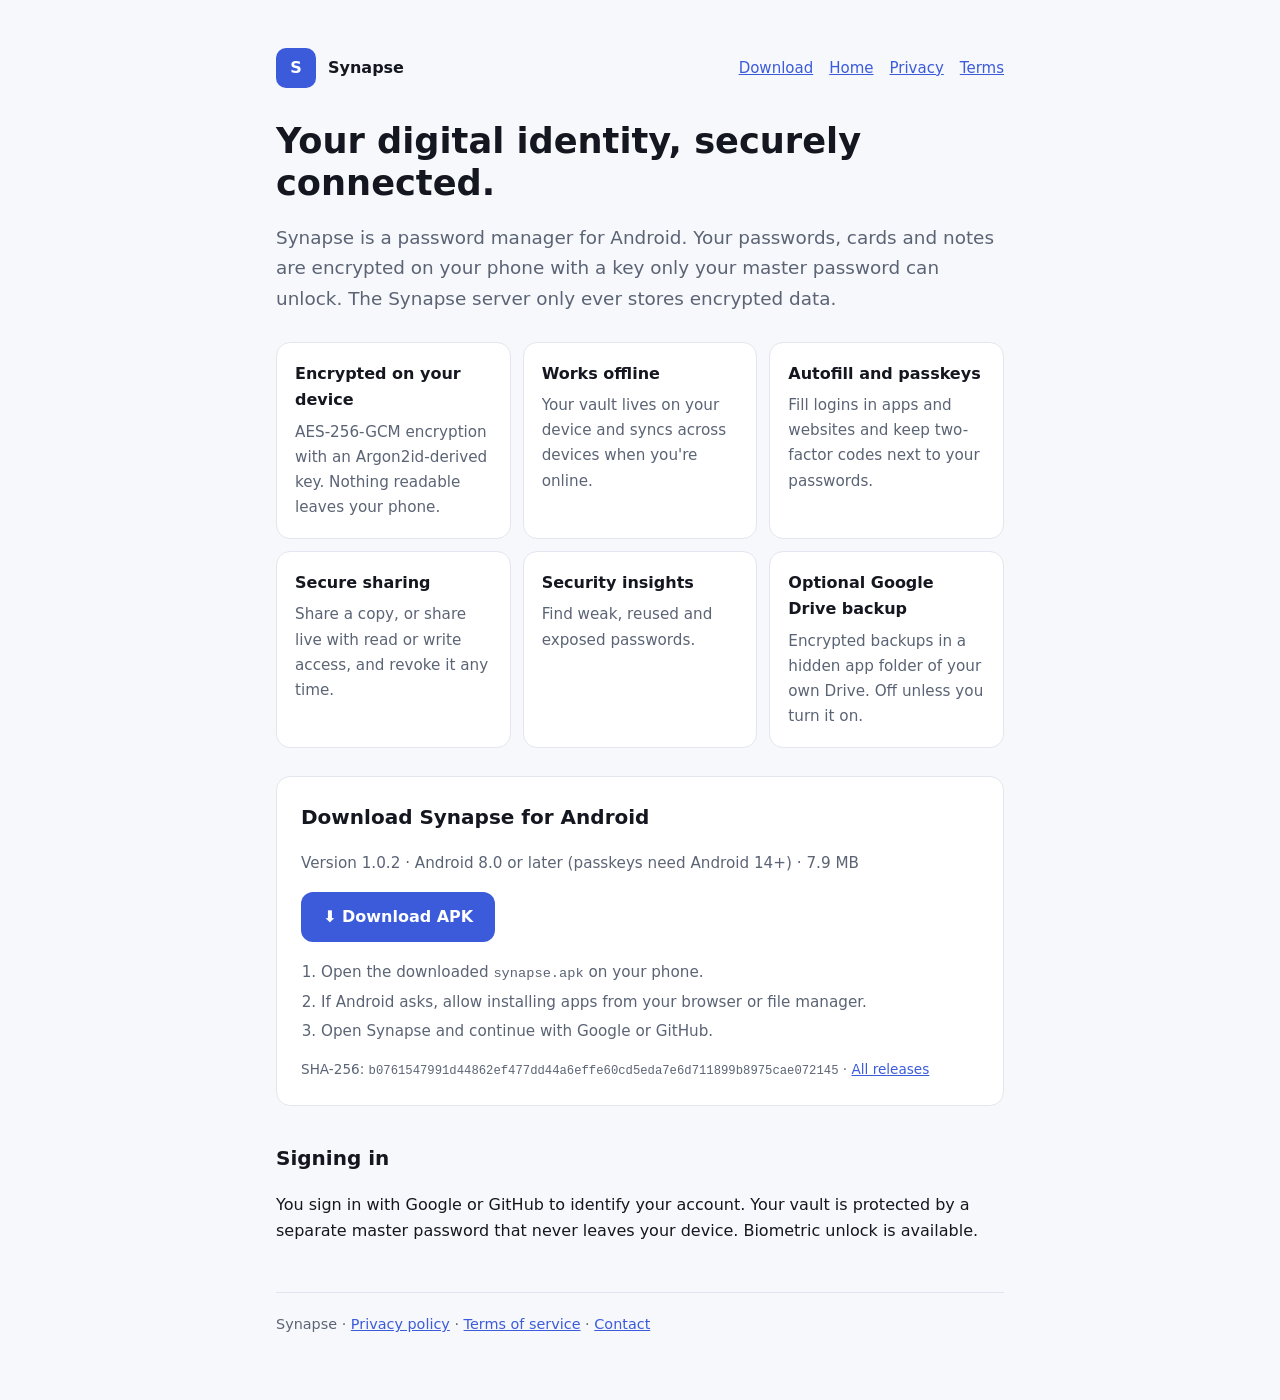
==== index.html @ df981aa0 "Add APK download (1.0.2)" ====
<!doctype html><html lang="en"><head><meta charset="utf-8"><meta name="viewport" content="width=device-width,initial-scale=1">
<title>Synapse Password Manager</title><meta name="description" content="Synapse is an end-to-end encrypted password manager for Android.">
<link rel="stylesheet" href="style.css"></head><body><main>
<header><div class="logo">S</div><strong>Synapse</strong><nav><a href="#download">Download</a><a href="./">Home</a><a href="privacy.html">Privacy</a><a href="terms.html">Terms</a></nav></header>
<h1>Your digital identity, securely connected.</h1>
<p class="lead">Synapse is a password manager for Android. Your passwords, cards and notes are encrypted on your phone with a key only your master password can unlock. The Synapse server only ever stores encrypted data.</p>
<div class="grid">
<div class="card"><h3>Encrypted on your device</h3><p>AES-256-GCM encryption with an Argon2id-derived key. Nothing readable leaves your phone.</p></div>
<div class="card"><h3>Works offline</h3><p>Your vault lives on your device and syncs across devices when you're online.</p></div>
<div class="card"><h3>Autofill and passkeys</h3><p>Fill logins in apps and websites and keep two-factor codes next to your passwords.</p></div>
<div class="card"><h3>Secure sharing</h3><p>Share a copy, or share live with read or write access, and revoke it any time.</p></div>
<div class="card"><h3>Security insights</h3><p>Find weak, reused and exposed passwords.</p></div>
<div class="card"><h3>Optional Google Drive backup</h3><p>Encrypted backups in a hidden app folder of your own Drive. Off unless you turn it on.</p></div>
</div>
<section id="download" class="card" style="margin:28px 0;padding:24px">
<h2 style="margin-top:0">Download Synapse for Android</h2>
<p style="color:var(--muted);margin:0 0 16px">Version 1.0.2 · Android 8.0 or later (passkeys need Android 14+) · 7.9 MB</p>
<a class="btn" href="https://github.com/anuragjh/synapse-app/releases/latest/download/synapse.apk">⬇ Download APK</a>
<ol style="color:var(--muted);margin:18px 0 0;padding-left:20px;font-size:.95rem">
<li>Open the downloaded <code>synapse.apk</code> on your phone.</li>
<li>If Android asks, allow installing apps from your browser or file manager.</li>
<li>Open Synapse and continue with Google or GitHub.</li>
</ol>
<p style="color:var(--muted);font-size:.85rem;margin:14px 0 0;word-break:break-all">SHA-256: <code>b0761547991d44862ef477dd44a6effe60cd5eda7e6d711899b8975cae072145</code> · <a href="https://github.com/anuragjh/synapse-app/releases">All releases</a></p>
</section>
<h2>Signing in</h2>
<p>You sign in with Google or GitHub to identify your account. Your vault is protected by a separate master password that never leaves your device. Biometric unlock is available.</p>
<footer>Synapse · <a href="privacy.html">Privacy policy</a> · <a href="terms.html">Terms of service</a> · <a href="https://github.com/anuragjh/synapse-app/issues">Contact</a></footer>
</main></body></html>
---- style.css ----
:root{--bg:#f7f8fb;--fg:#14171f;--muted:#5b6475;--card:#fff;--line:#e3e6ee;--accent:#3b5bdb}
@media (prefers-color-scheme:dark){:root{--bg:#0f1218;--fg:#e8ebf2;--muted:#9aa3b5;--card:#171b23;--line:#262c38;--accent:#91a7ff}}
*{box-sizing:border-box}body{margin:0;background:var(--bg);color:var(--fg);font:16px/1.65 system-ui,-apple-system,"Segoe UI",Roboto,sans-serif}
main{max-width:760px;margin:0 auto;padding:48px 16px 64px}a{color:var(--accent)}
header{display:flex;align-items:center;gap:12px;margin-bottom:32px}header .logo{width:40px;height:40px;border-radius:10px;background:var(--accent);color:#fff;display:grid;place-items:center;font-weight:700}
header nav{margin-left:auto;display:flex;gap:16px;font-size:15px}
h1{font-size:2.2rem;line-height:1.2;margin:0 0 12px}h2{margin-top:36px;font-size:1.25rem}
.lead{font-size:1.15rem;color:var(--muted)}.grid{display:grid;grid-template-columns:repeat(auto-fit,minmax(220px,1fr));gap:12px;margin:28px 0}
.card{background:var(--card);border:1px solid var(--line);border-radius:14px;padding:18px}.card h3{margin:0 0 6px;font-size:1rem}.card p{margin:0;color:var(--muted);font-size:.95rem}
footer{margin-top:48px;padding-top:20px;border-top:1px solid var(--line);color:var(--muted);font-size:.9rem}
li{margin:4px 0}
.btn{display:inline-block;background:var(--accent);color:#fff;text-decoration:none;font-weight:600;padding:12px 22px;border-radius:12px}
.btn:hover{filter:brightness(1.08)}
@media (prefers-color-scheme:dark){.btn{color:#0f1218}}
code{font-size:.9em}
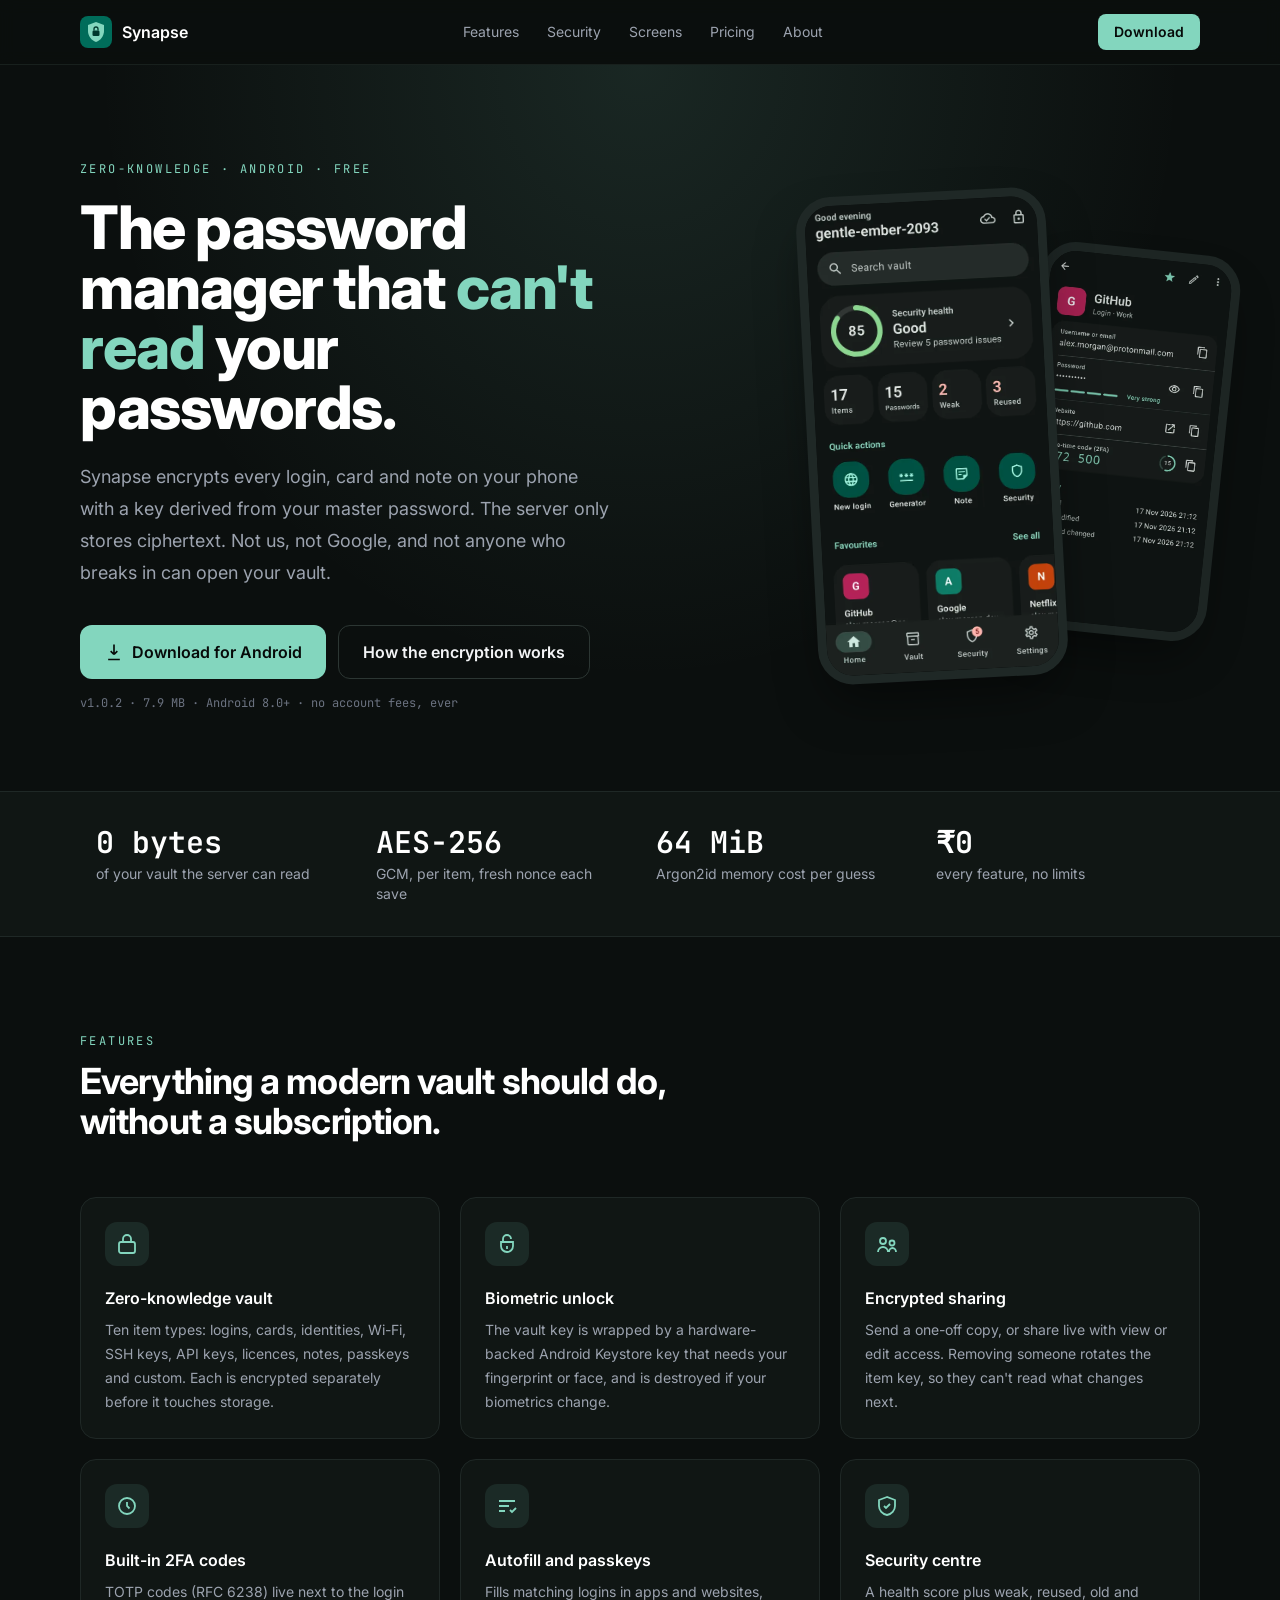
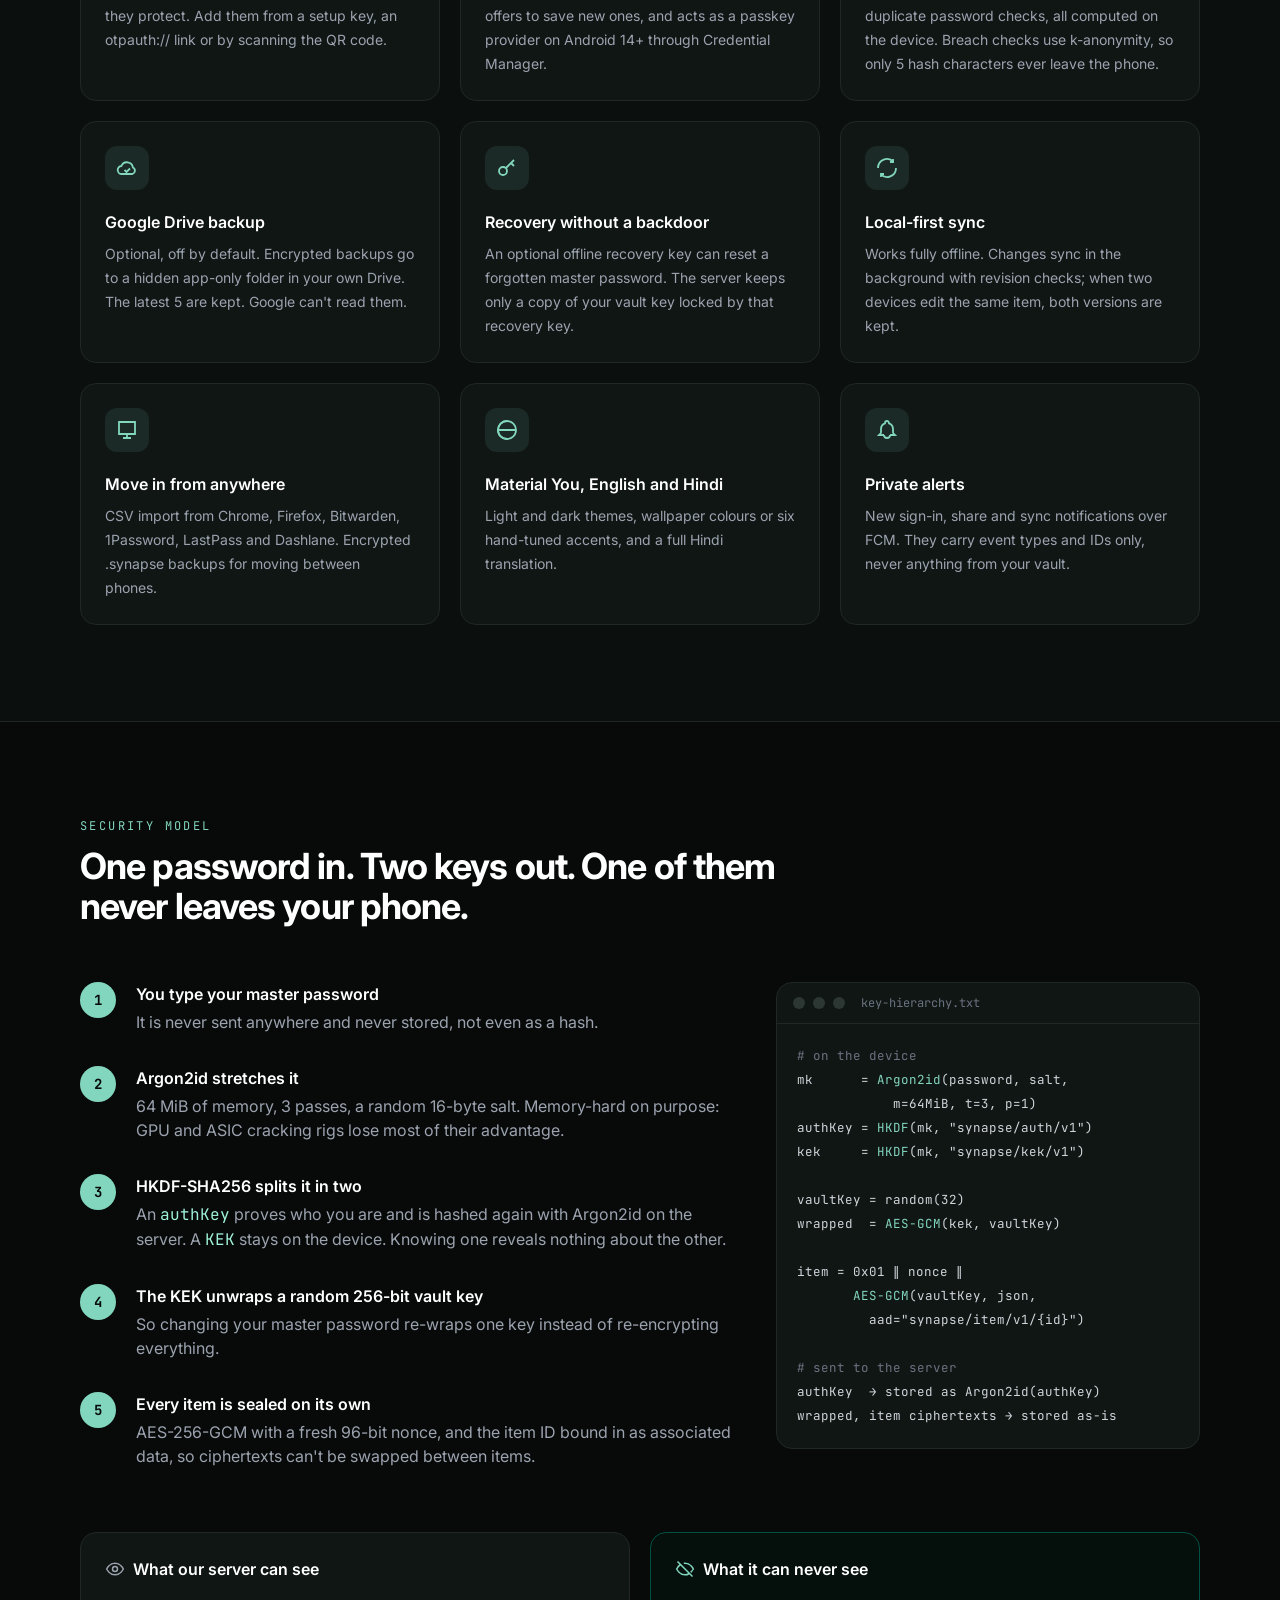
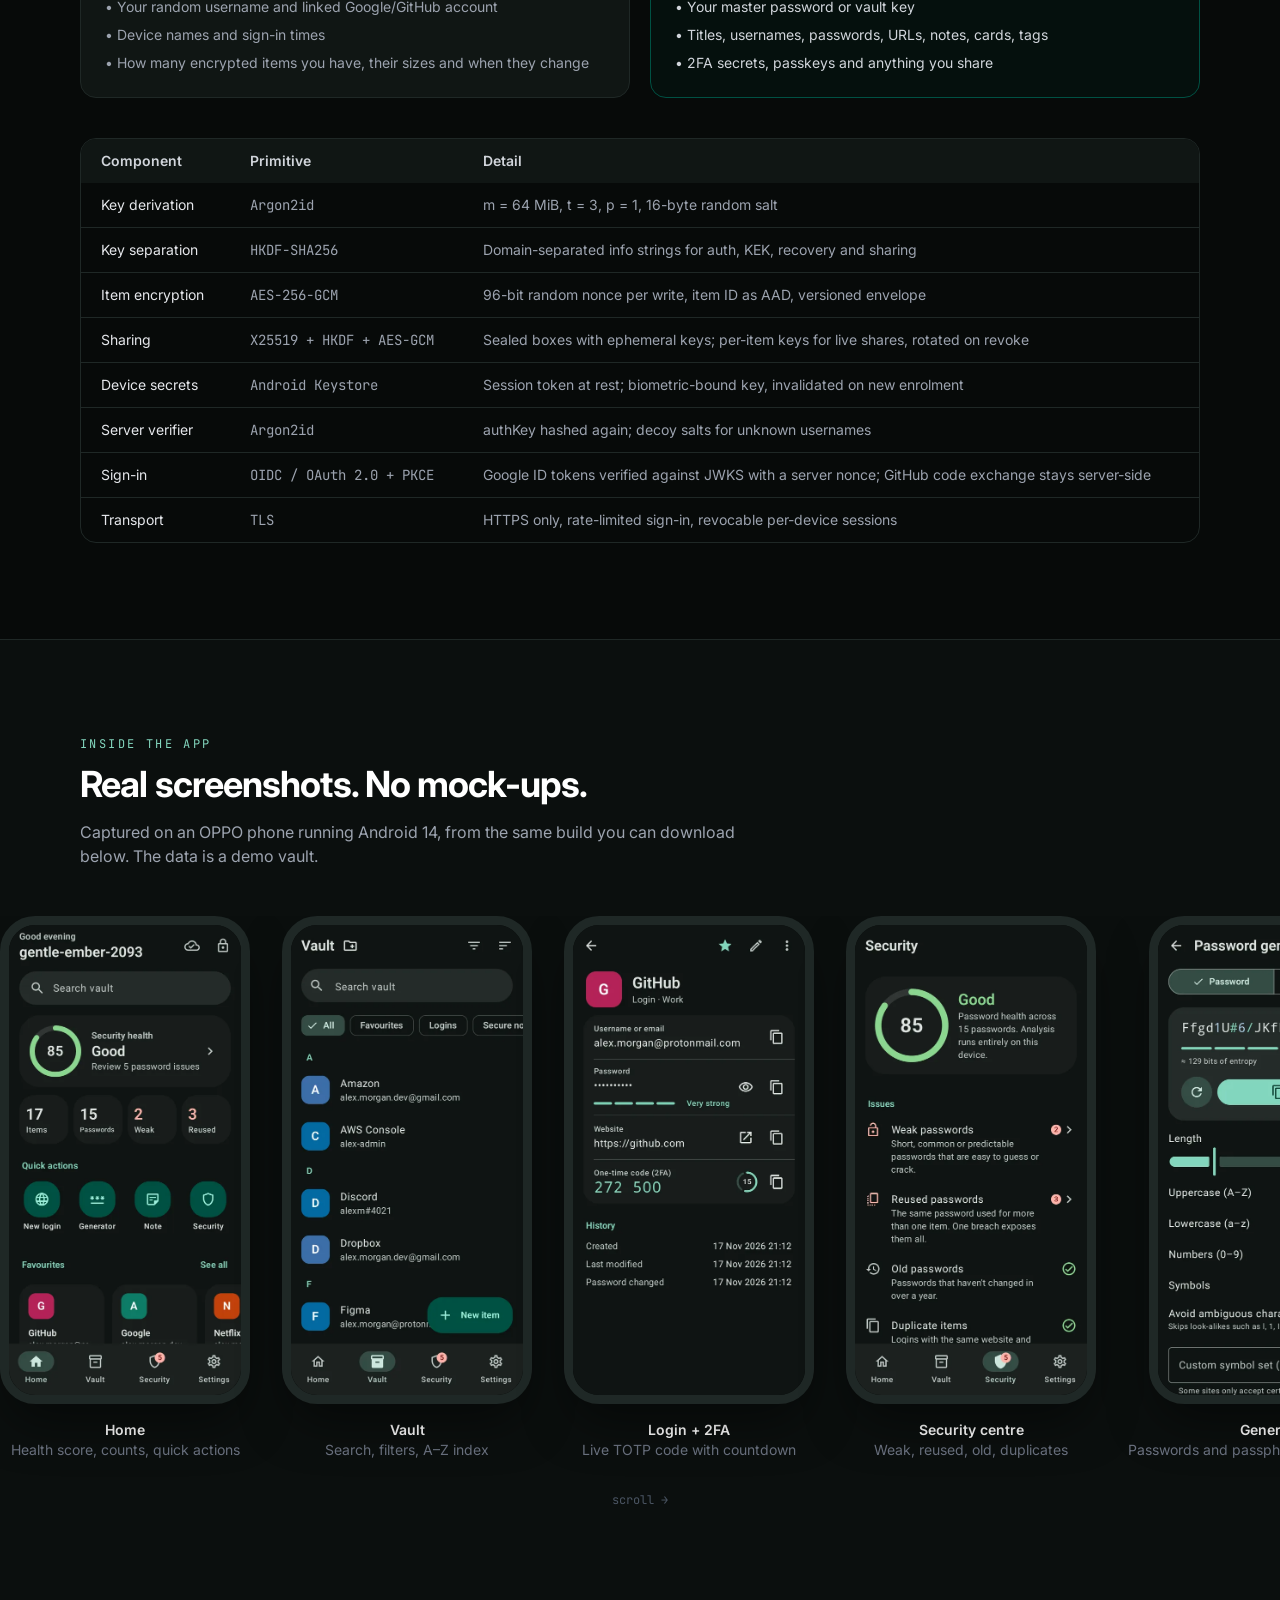
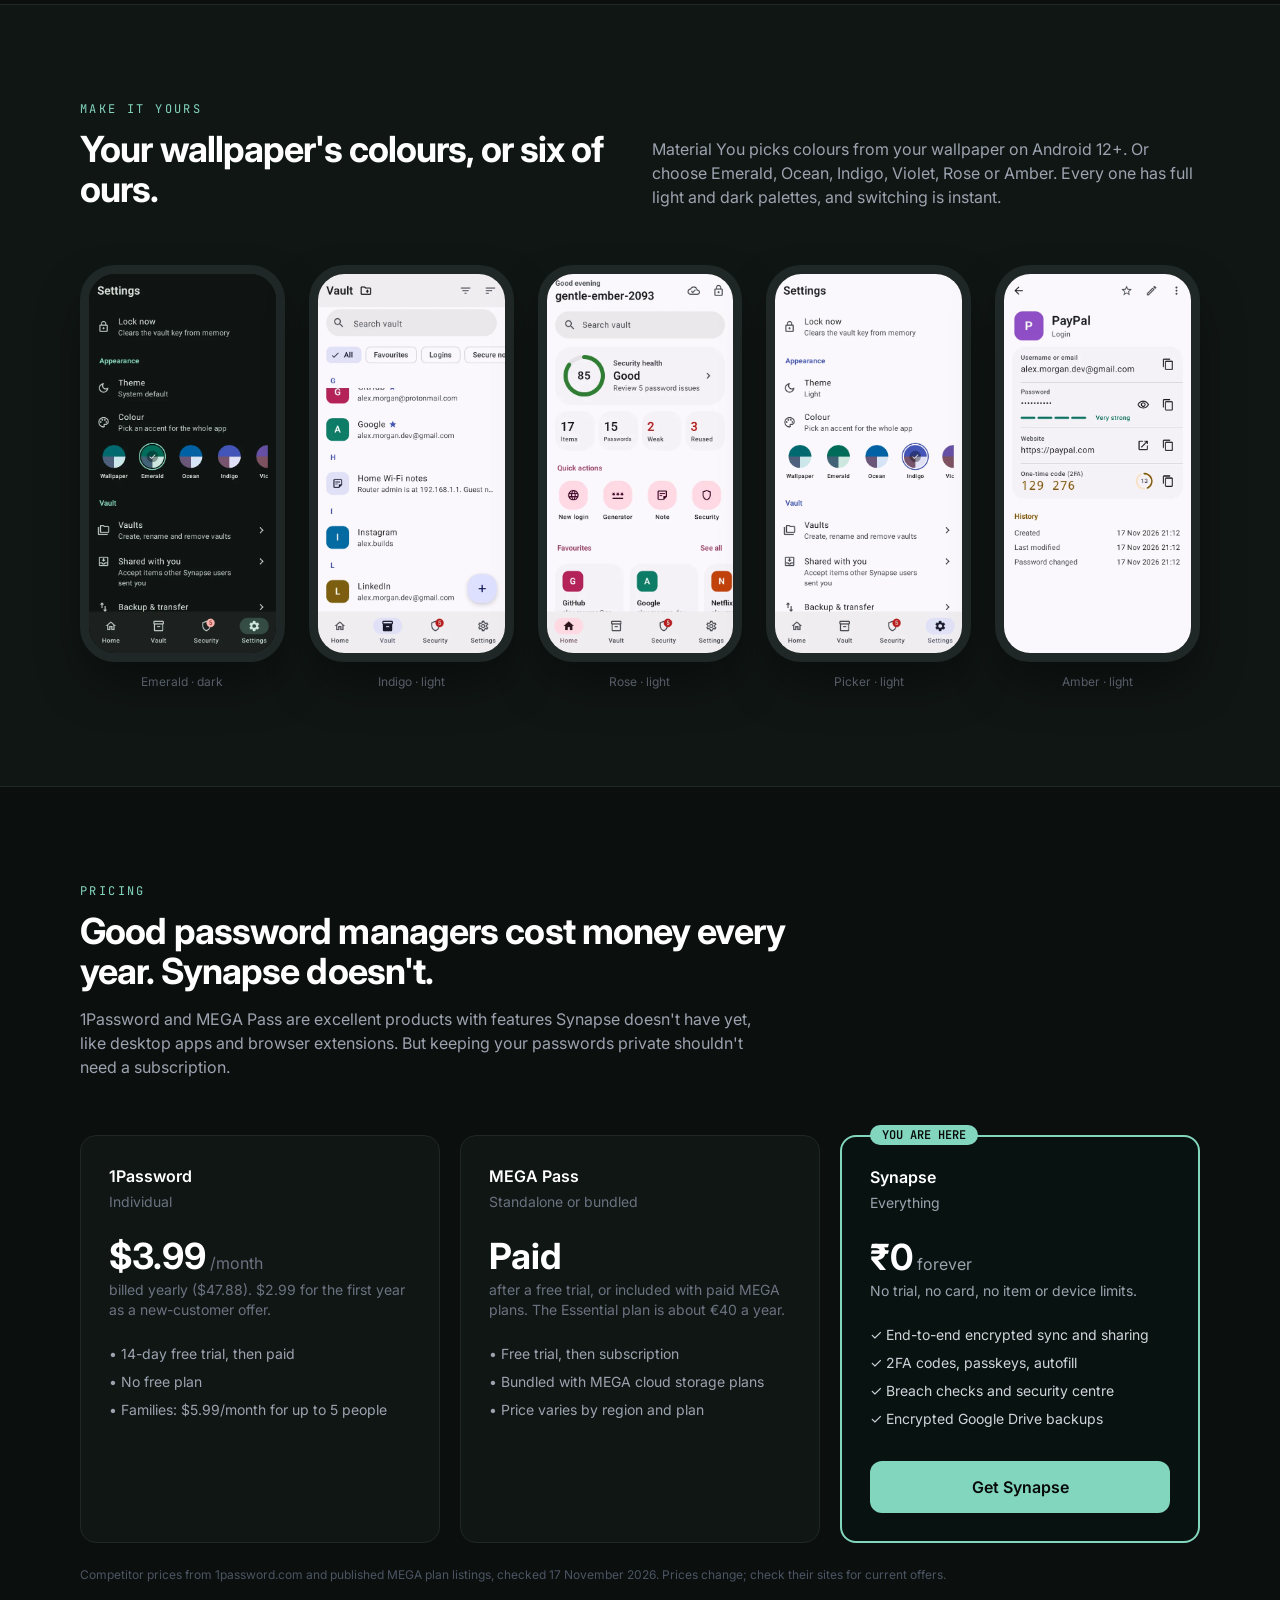
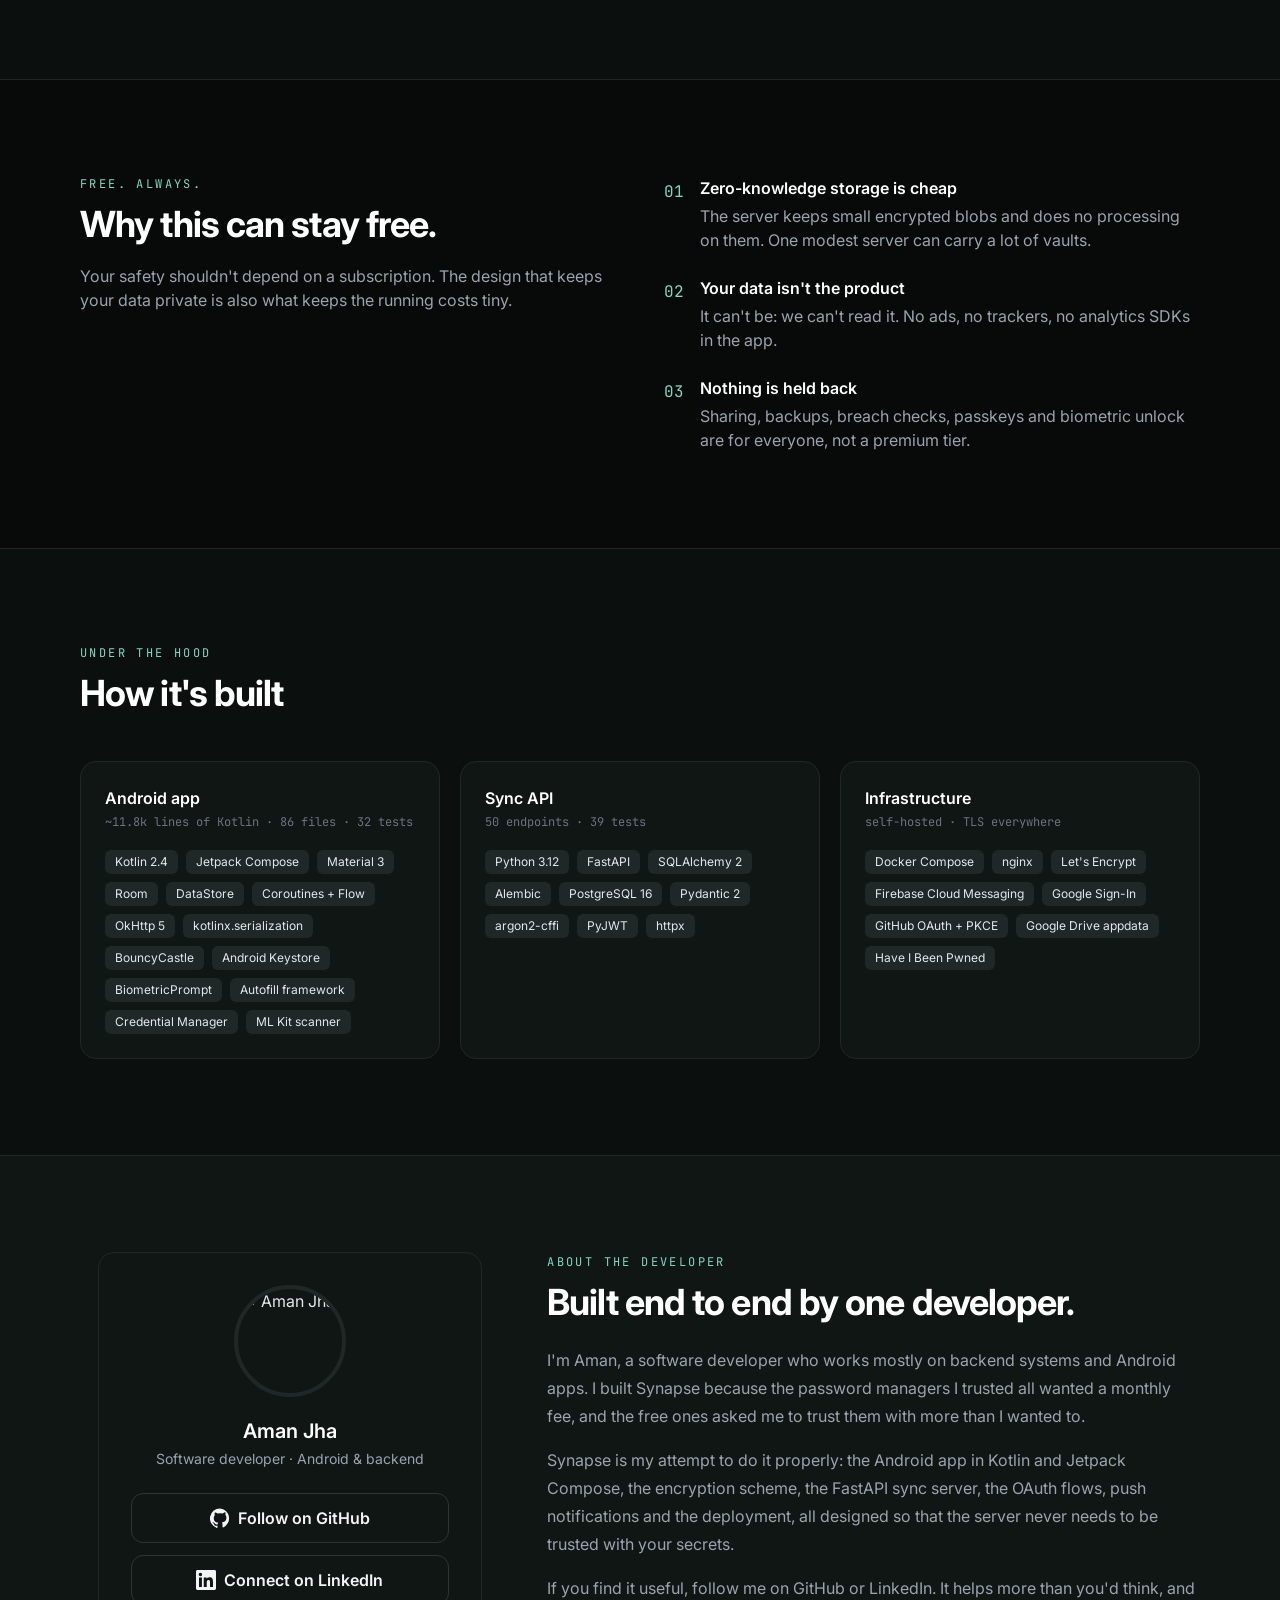
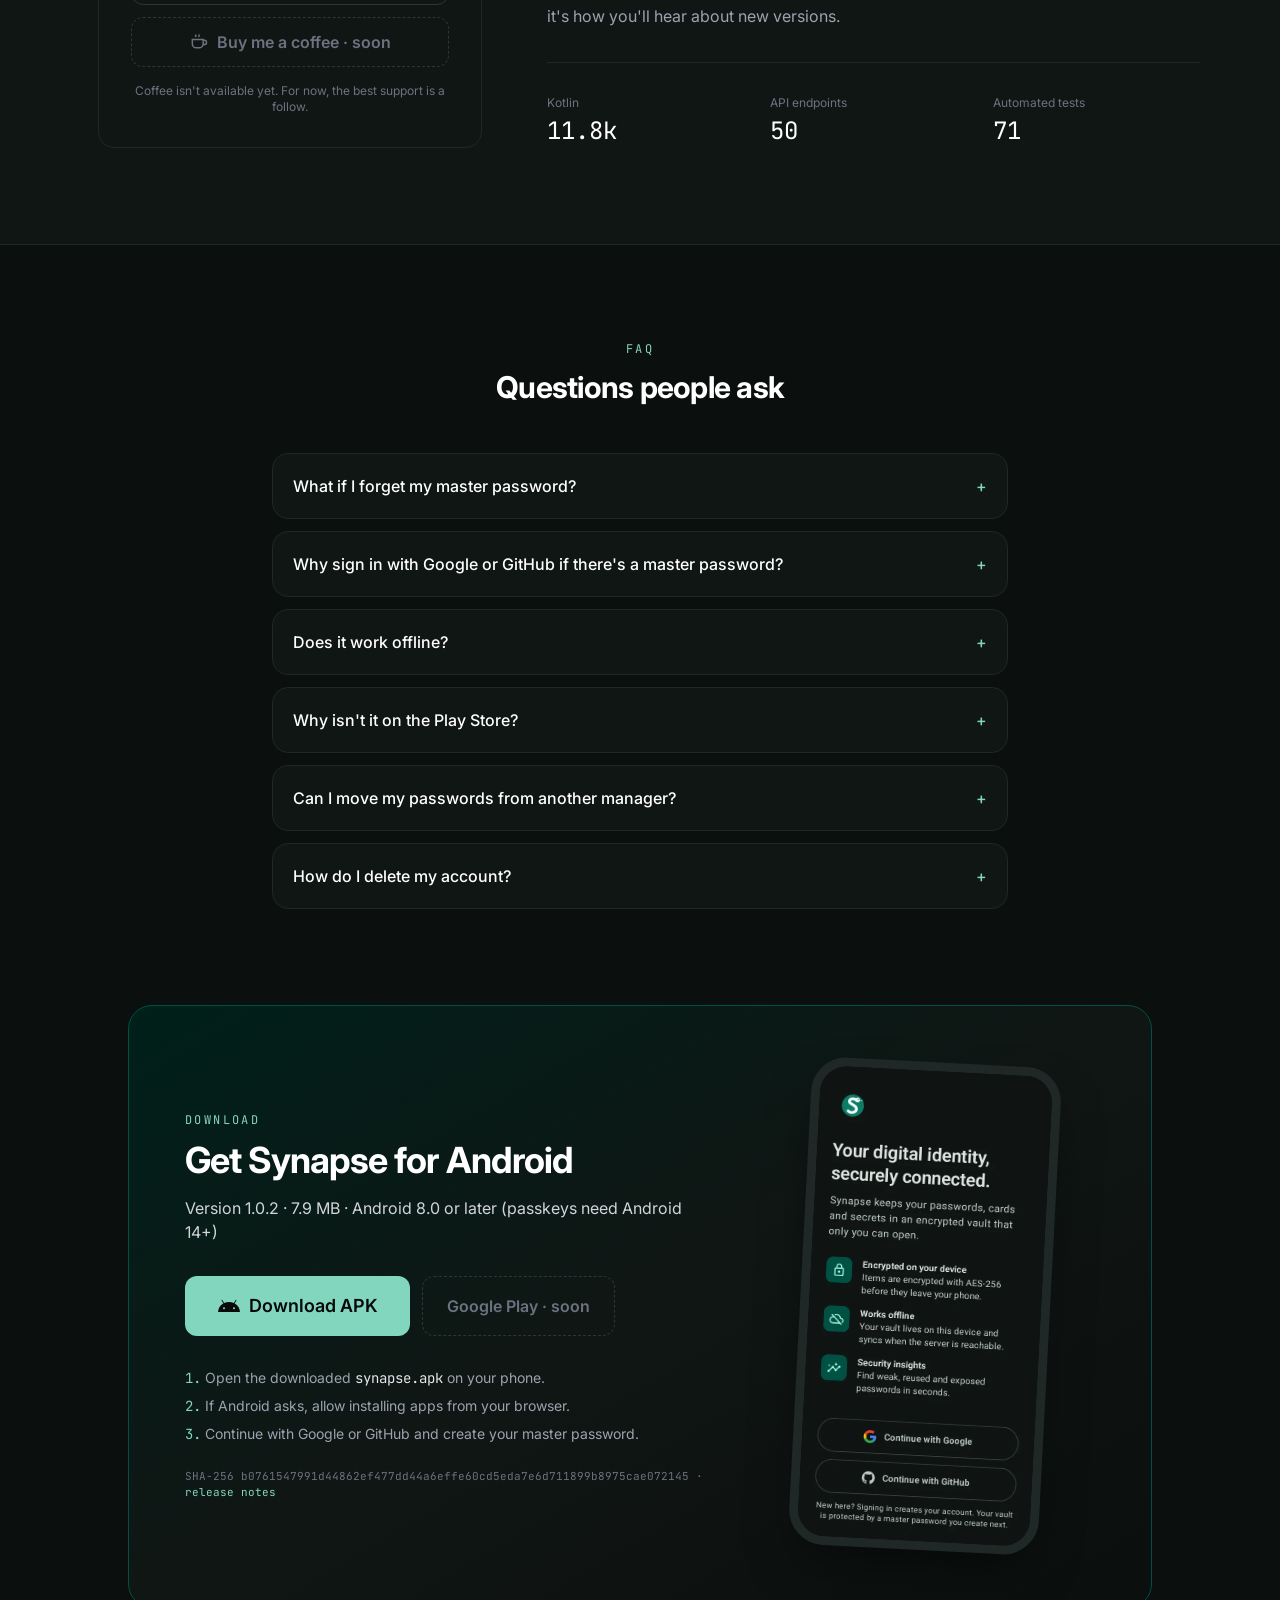
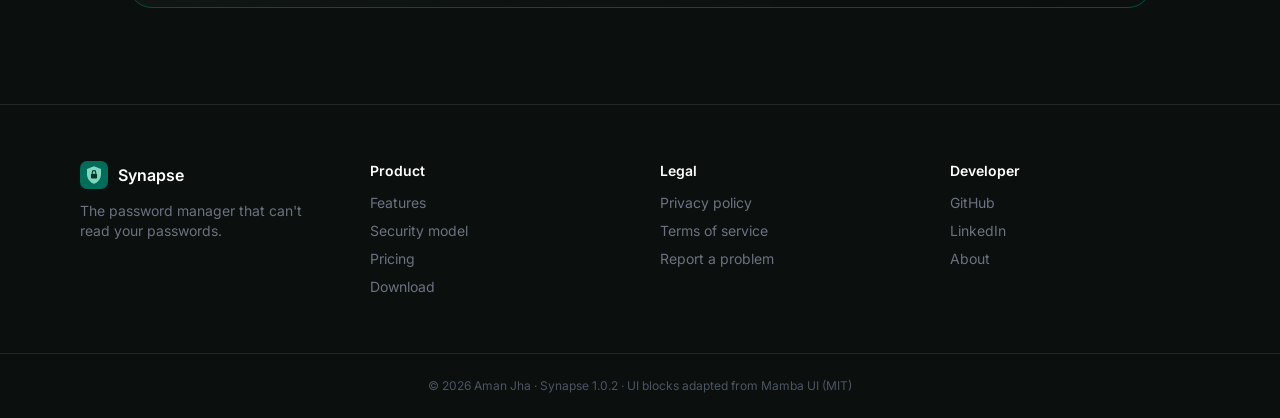
==== commit 46116790: "Redesign site: features, security model, screenshots, pricing, about; detailed privacy and terms" ====
--- a/index.html
+++ b/index.html
@@ -1,29 +1,376 @@
-<!doctype html><html lang="en"><head><meta charset="utf-8"><meta name="viewport" content="width=device-width,initial-scale=1">
-<title>Synapse Password Manager</title><meta name="description" content="Synapse is an end-to-end encrypted password manager for Android.">
-<link rel="stylesheet" href="style.css"></head><body><main>
-<header><div class="logo">S</div><strong>Synapse</strong><nav><a href="#download">Download</a><a href="./">Home</a><a href="privacy.html">Privacy</a><a href="terms.html">Terms</a></nav></header>
-<h1>Your digital identity, securely connected.</h1>
-<p class="lead">Synapse is a password manager for Android. Your passwords, cards and notes are encrypted on your phone with a key only your master password can unlock. The Synapse server only ever stores encrypted data.</p>
-<div class="grid">
-<div class="card"><h3>Encrypted on your device</h3><p>AES-256-GCM encryption with an Argon2id-derived key. Nothing readable leaves your phone.</p></div>
-<div class="card"><h3>Works offline</h3><p>Your vault lives on your device and syncs across devices when you're online.</p></div>
-<div class="card"><h3>Autofill and passkeys</h3><p>Fill logins in apps and websites and keep two-factor codes next to your passwords.</p></div>
-<div class="card"><h3>Secure sharing</h3><p>Share a copy, or share live with read or write access, and revoke it any time.</p></div>
-<div class="card"><h3>Security insights</h3><p>Find weak, reused and exposed passwords.</p></div>
-<div class="card"><h3>Optional Google Drive backup</h3><p>Encrypted backups in a hidden app folder of your own Drive. Off unless you turn it on.</p></div>
-</div>
-<section id="download" class="card" style="margin:28px 0;padding:24px">
-<h2 style="margin-top:0">Download Synapse for Android</h2>
-<p style="color:var(--muted);margin:0 0 16px">Version 1.0.2 · Android 8.0 or later (passkeys need Android 14+) · 7.9 MB</p>
-<a class="btn" href="https://github.com/anuragjh/synapse-app/releases/latest/download/synapse.apk">⬇ Download APK</a>
-<ol style="color:var(--muted);margin:18px 0 0;padding-left:20px;font-size:.95rem">
-<li>Open the downloaded <code>synapse.apk</code> on your phone.</li>
-<li>If Android asks, allow installing apps from your browser or file manager.</li>
-<li>Open Synapse and continue with Google or GitHub.</li>
-</ol>
-<p style="color:var(--muted);font-size:.85rem;margin:14px 0 0;word-break:break-all">SHA-256: <code>b0761547991d44862ef477dd44a6effe60cd5eda7e6d711899b8975cae072145</code> · <a href="https://github.com/anuragjh/synapse-app/releases">All releases</a></p>
-</section>
-<h2>Signing in</h2>
-<p>You sign in with Google or GitHub to identify your account. Your vault is protected by a separate master password that never leaves your device. Biometric unlock is available.</p>
-<footer>Synapse · <a href="privacy.html">Privacy policy</a> · <a href="terms.html">Terms of service</a> · <a href="https://github.com/anuragjh/synapse-app/issues">Contact</a></footer>
-</main></body></html>
+<!doctype html>
+<html lang="en" class="scroll-smooth">
+<head>
+<meta charset="utf-8">
+<meta name="viewport" content="width=device-width,initial-scale=1">
+<title>Synapse: the password manager that can't read your passwords</title>
+<meta name="description" content="Synapse is a free, end-to-end encrypted password manager for Android. Argon2id + AES-256-GCM, zero-knowledge sync, encrypted sharing, passkeys, autofill and Google Drive backup.">
+<meta property="og:title" content="Synapse password manager">
+<meta property="og:description" content="Zero-knowledge, end-to-end encrypted, and free. Your vault is locked with a key only you hold.">
+<meta property="og:image" content="https://anuragjh.github.io/synapse-app/assets/screens/home-dark.webp">
+<meta name="theme-color" content="#0b0f0e">
+<link rel="icon" href="assets/favicon.svg" type="image/svg+xml">
+<link rel="preconnect" href="https://fonts.googleapis.com"><link rel="preconnect" href="https://fonts.gstatic.com" crossorigin>
+<link href="https://fonts.googleapis.com/css2?family=Inter:wght@400;500;600;700;800&family=JetBrains+Mono:wght@400;500&display=swap" rel="stylesheet">
+<link rel="stylesheet" href="assets/site.css">
+</head>
+<body class="bg-ink-900 text-gray-200 font-sans antialiased">
+
+<!-- Header -->
+<header class="sticky top-0 z-40 border-b border-ink-700/70 bg-ink-900/85 backdrop-blur">
+  <div class="mx-auto flex h-16 max-w-6xl items-center justify-between px-4">
+    <a href="./" class="flex items-center gap-2.5 font-semibold text-white">
+      <img src="assets/favicon.svg" alt="" class="h-8 w-8"> Synapse
+    </a>
+    <nav class="hidden items-center gap-7 text-sm text-gray-400 md:flex">
+      <a href="#features" class="hover:text-white">Features</a>
+      <a href="#security" class="hover:text-white">Security</a>
+      <a href="#screens" class="hover:text-white">Screens</a>
+      <a href="#pricing" class="hover:text-white">Pricing</a>
+      <a href="#about" class="hover:text-white">About</a>
+    </nav>
+    <a href="#download" class="rounded-lg bg-brand-300 px-4 py-2 text-sm font-semibold text-ink-950 hover:bg-brand-200">Download</a>
+  </div>
+</header>
+
+<main>
+<!-- Hero -->
+<section class="relative overflow-hidden">
+  <div class="pointer-events-none absolute inset-0 bg-[radial-gradient(ellipse_at_top,rgba(131,214,190,0.12),transparent_60%)]"></div>
+  <div class="relative mx-auto grid max-w-6xl items-center gap-12 px-4 pb-20 pt-16 lg:grid-cols-2 lg:pt-24">
+    <div>
+      <p class="eyebrow">Zero-knowledge · Android · Free</p>
+      <h1 class="mt-5 text-4xl font-extrabold leading-[1.1] tracking-tight text-white sm:text-5xl lg:text-6xl">The password manager that <span class="text-brand-300">can't read</span> your passwords.</h1>
+      <p class="mt-6 max-w-xl text-lg leading-8 text-gray-400">Synapse encrypts every login, card and note on your phone with a key derived from your master password. The server only stores ciphertext. Not us, not Google, and not anyone who breaks in can open your vault.</p>
+      <div class="mt-9 flex flex-wrap gap-3">
+        <a href="https://github.com/anuragjh/synapse-app/releases/latest/download/synapse.apk" class="btn-primary">
+          <svg class="h-5 w-5" viewBox="0 0 24 24" fill="none" stroke="currentColor" stroke-width="2"><path d="M12 3v12m0 0 4-4m-4 4-4-4M5 21h14"/></svg>
+          Download for Android
+        </a>
+        <a href="#security" class="btn-ghost">How the encryption works</a>
+      </div>
+      <p class="mt-4 font-mono text-xs text-gray-500">v1.0.2 · 7.9 MB · Android 8.0+ · no account fees, ever</p>
+    </div>
+    <div class="relative flex justify-center lg:justify-end">
+      <div class="phone z-10 -rotate-3"><img src="assets/screens/home-dark.webp" alt="Synapse home screen with security score 85, item counts and quick actions" width="540" height="1086"></div>
+      <div class="phone absolute right-0 top-14 hidden w-[200px] rotate-6 opacity-90 sm:block lg:-right-6"><img src="assets/screens/item-totp.webp" alt="GitHub login with a live 2FA code" width="540" height="1086"></div>
+    </div>
+  </div>
+</section>
+
+<!-- Stats -->
+<section class="border-y border-ink-700 bg-ink-850">
+  <div class="mx-auto grid max-w-6xl grid-cols-2 px-4 md:grid-cols-4">
+    <div class="px-4 py-8"><p class="font-mono text-3xl font-semibold text-white">0 bytes</p><p class="mt-1 text-sm text-gray-400">of your vault the server can read</p></div>
+    <div class="px-4 py-8"><p class="font-mono text-3xl font-semibold text-white">AES-256</p><p class="mt-1 text-sm text-gray-400">GCM, per item, fresh nonce each save</p></div>
+    <div class="px-4 py-8"><p class="font-mono text-3xl font-semibold text-white">64 MiB</p><p class="mt-1 text-sm text-gray-400">Argon2id memory cost per guess</p></div>
+    <div class="px-4 py-8"><p class="font-mono text-3xl font-semibold text-white">₹0</p><p class="mt-1 text-sm text-gray-400">every feature, no limits</p></div>
+  </div>
+</section>
+
+<!-- Features -->
+<section id="features" class="mx-auto max-w-6xl px-4 py-24">
+  <p class="eyebrow">Features</p>
+  <h2 class="mt-3 max-w-2xl text-3xl font-bold tracking-tight text-white sm:text-4xl">Everything a modern vault should do, without a subscription.</h2>
+  <div class="mt-14 grid gap-5 sm:grid-cols-2 lg:grid-cols-3">
+    <div class="card p-6"><div class="flex h-11 w-11 items-center justify-center rounded-xl bg-brand-300/10 text-brand-300"><svg class="h-6 w-6" fill="none" stroke="currentColor" stroke-width="1.8" viewBox="0 0 24 24"><rect x="4" y="10" width="16" height="11" rx="2"/><path d="M8 10V7a4 4 0 0 1 8 0v3"/></svg></div><h3 class="mt-5 font-semibold text-white">Zero-knowledge vault</h3><p class="mt-2 text-sm leading-6 text-gray-400">Ten item types: logins, cards, identities, Wi-Fi, SSH keys, API keys, licences, notes, passkeys and custom. Each is encrypted separately before it touches storage.</p></div>
+    <div class="card p-6"><div class="flex h-11 w-11 items-center justify-center rounded-xl bg-brand-300/10 text-brand-300"><svg class="h-6 w-6" fill="none" stroke="currentColor" stroke-width="1.8" viewBox="0 0 24 24"><path d="M12 3a4 4 0 0 0-4 4v3m8-3a4 4 0 0 0-4-4M6 10h12v4a6 6 0 0 1-12 0v-4Z"/><path d="M12 14v3"/></svg></div><h3 class="mt-5 font-semibold text-white">Biometric unlock</h3><p class="mt-2 text-sm leading-6 text-gray-400">The vault key is wrapped by a hardware-backed Android Keystore key that needs your fingerprint or face, and is destroyed if your biometrics change.</p></div>
+    <div class="card p-6"><div class="flex h-11 w-11 items-center justify-center rounded-xl bg-brand-300/10 text-brand-300"><svg class="h-6 w-6" fill="none" stroke="currentColor" stroke-width="1.8" viewBox="0 0 24 24"><circle cx="8" cy="9" r="3"/><circle cx="17" cy="11" r="2.5"/><path d="M3 20c0-3 2.5-5 5-5s5 2 5 5M14 20c0-2 1.3-4 3.5-4S21 18 21 20"/></svg></div><h3 class="mt-5 font-semibold text-white">Encrypted sharing</h3><p class="mt-2 text-sm leading-6 text-gray-400">Send a one-off copy, or share live with view or edit access. Removing someone rotates the item key, so they can't read what changes next.</p></div>
+    <div class="card p-6"><div class="flex h-11 w-11 items-center justify-center rounded-xl bg-brand-300/10 text-brand-300"><svg class="h-6 w-6" fill="none" stroke="currentColor" stroke-width="1.8" viewBox="0 0 24 24"><circle cx="12" cy="12" r="8"/><path d="M12 8v4l2.5 2.5"/></svg></div><h3 class="mt-5 font-semibold text-white">Built-in 2FA codes</h3><p class="mt-2 text-sm leading-6 text-gray-400">TOTP codes (RFC 6238) live next to the login they protect. Add them from a setup key, an otpauth:// link or by scanning the QR code.</p></div>
+    <div class="card p-6"><div class="flex h-11 w-11 items-center justify-center rounded-xl bg-brand-300/10 text-brand-300"><svg class="h-6 w-6" fill="none" stroke="currentColor" stroke-width="1.8" viewBox="0 0 24 24"><path d="M4 7h16M4 12h10M4 17h6"/><path d="m15 16 2 2 4-4"/></svg></div><h3 class="mt-5 font-semibold text-white">Autofill and passkeys</h3><p class="mt-2 text-sm leading-6 text-gray-400">Fills matching logins in apps and websites, offers to save new ones, and acts as a passkey provider on Android 14+ through Credential Manager.</p></div>
+    <div class="card p-6"><div class="flex h-11 w-11 items-center justify-center rounded-xl bg-brand-300/10 text-brand-300"><svg class="h-6 w-6" fill="none" stroke="currentColor" stroke-width="1.8" viewBox="0 0 24 24"><path d="M12 3 4 6v6c0 4.5 3.4 8.3 8 9 4.6-.7 8-4.5 8-9V6l-8-3Z"/><path d="m9 12 2 2 4-4"/></svg></div><h3 class="mt-5 font-semibold text-white">Security centre</h3><p class="mt-2 text-sm leading-6 text-gray-400">A health score plus weak, reused, old and duplicate password checks, all computed on the device. Breach checks use k-anonymity, so only 5 hash characters ever leave the phone.</p></div>
+    <div class="card p-6"><div class="flex h-11 w-11 items-center justify-center rounded-xl bg-brand-300/10 text-brand-300"><svg class="h-6 w-6" fill="none" stroke="currentColor" stroke-width="1.8" viewBox="0 0 24 24"><path d="M7 18a4 4 0 0 1-.6-8 6 6 0 0 1 11.5 1.5A3.5 3.5 0 0 1 17.5 18H7Z"/><path d="m9.5 14 2 2 3.5-3.5"/></svg></div><h3 class="mt-5 font-semibold text-white">Google Drive backup</h3><p class="mt-2 text-sm leading-6 text-gray-400">Optional, off by default. Encrypted backups go to a hidden app-only folder in your own Drive. The latest 5 are kept. Google can't read them.</p></div>
+    <div class="card p-6"><div class="flex h-11 w-11 items-center justify-center rounded-xl bg-brand-300/10 text-brand-300"><svg class="h-6 w-6" fill="none" stroke="currentColor" stroke-width="1.8" viewBox="0 0 24 24"><circle cx="8" cy="15" r="4"/><path d="m11 12 8-8m-3 3 3 3"/></svg></div><h3 class="mt-5 font-semibold text-white">Recovery without a backdoor</h3><p class="mt-2 text-sm leading-6 text-gray-400">An optional offline recovery key can reset a forgotten master password. The server keeps only a copy of your vault key locked by that recovery key.</p></div>
+    <div class="card p-6"><div class="flex h-11 w-11 items-center justify-center rounded-xl bg-brand-300/10 text-brand-300"><svg class="h-6 w-6" fill="none" stroke="currentColor" stroke-width="1.8" viewBox="0 0 24 24"><path d="M3 12a9 9 0 0 1 15.5-6.2M21 12a9 9 0 0 1-15.5 6.2"/><path d="M18 3v3h-3M6 21v-3h3"/></svg></div><h3 class="mt-5 font-semibold text-white">Local-first sync</h3><p class="mt-2 text-sm leading-6 text-gray-400">Works fully offline. Changes sync in the background with revision checks; when two devices edit the same item, both versions are kept.</p></div>
+    <div class="card p-6"><div class="flex h-11 w-11 items-center justify-center rounded-xl bg-brand-300/10 text-brand-300"><svg class="h-6 w-6" fill="none" stroke="currentColor" stroke-width="1.8" viewBox="0 0 24 24"><path d="M4 4h16v12H4zM8 20h8M12 16v4"/></svg></div><h3 class="mt-5 font-semibold text-white">Move in from anywhere</h3><p class="mt-2 text-sm leading-6 text-gray-400">CSV import from Chrome, Firefox, Bitwarden, 1Password, LastPass and Dashlane. Encrypted .synapse backups for moving between phones.</p></div>
+    <div class="card p-6"><div class="flex h-11 w-11 items-center justify-center rounded-xl bg-brand-300/10 text-brand-300"><svg class="h-6 w-6" fill="none" stroke="currentColor" stroke-width="1.8" viewBox="0 0 24 24"><circle cx="12" cy="12" r="9"/><path d="M12 3a9 9 0 0 0 0 18M3 12h18"/></svg></div><h3 class="mt-5 font-semibold text-white">Material You, English and Hindi</h3><p class="mt-2 text-sm leading-6 text-gray-400">Light and dark themes, wallpaper colours or six hand-tuned accents, and a full Hindi translation.</p></div>
+    <div class="card p-6"><div class="flex h-11 w-11 items-center justify-center rounded-xl bg-brand-300/10 text-brand-300"><svg class="h-6 w-6" fill="none" stroke="currentColor" stroke-width="1.8" viewBox="0 0 24 24"><path d="M15 17h5l-1.4-1.4A2 2 0 0 1 18 14.2V11a6 6 0 0 0-4-5.7V5a2 2 0 1 0-4 0v.3A6 6 0 0 0 6 11v3.2a2 2 0 0 1-.6 1.4L4 17h5m6 0a3 3 0 1 1-6 0"/></svg></div><h3 class="mt-5 font-semibold text-white">Private alerts</h3><p class="mt-2 text-sm leading-6 text-gray-400">New sign-in, share and sync notifications over FCM. They carry event types and IDs only, never anything from your vault.</p></div>
+  </div>
+</section>
+
+<!-- Security deep dive -->
+<section id="security" class="border-y border-ink-700 bg-ink-950">
+  <div class="mx-auto max-w-6xl px-4 py-24">
+    <p class="eyebrow">Security model</p>
+    <h2 class="mt-3 max-w-3xl text-3xl font-bold tracking-tight text-white sm:text-4xl">One password in. Two keys out. One of them never leaves your phone.</h2>
+    <div class="mt-14 grid gap-10 lg:grid-cols-5">
+      <ol class="space-y-8 lg:col-span-3">
+        <li class="flex gap-5"><span class="flex h-9 w-9 shrink-0 items-center justify-center rounded-full bg-brand-300 font-mono text-sm font-bold text-ink-950">1</span><div><h3 class="font-semibold text-white">You type your master password</h3><p class="mt-1 text-gray-400">It is never sent anywhere and never stored, not even as a hash.</p></div></li>
+        <li class="flex gap-5"><span class="flex h-9 w-9 shrink-0 items-center justify-center rounded-full bg-brand-300 font-mono text-sm font-bold text-ink-950">2</span><div><h3 class="font-semibold text-white">Argon2id stretches it</h3><p class="mt-1 text-gray-400">64 MiB of memory, 3 passes, a random 16-byte salt. Memory-hard on purpose: GPU and ASIC cracking rigs lose most of their advantage.</p></div></li>
+        <li class="flex gap-5"><span class="flex h-9 w-9 shrink-0 items-center justify-center rounded-full bg-brand-300 font-mono text-sm font-bold text-ink-950">3</span><div><h3 class="font-semibold text-white">HKDF-SHA256 splits it in two</h3><p class="mt-1 text-gray-400">An <span class="font-mono text-brand-200">authKey</span> proves who you are and is hashed again with Argon2id on the server. A <span class="font-mono text-brand-200">KEK</span> stays on the device. Knowing one reveals nothing about the other.</p></div></li>
+        <li class="flex gap-5"><span class="flex h-9 w-9 shrink-0 items-center justify-center rounded-full bg-brand-300 font-mono text-sm font-bold text-ink-950">4</span><div><h3 class="font-semibold text-white">The KEK unwraps a random 256-bit vault key</h3><p class="mt-1 text-gray-400">So changing your master password re-wraps one key instead of re-encrypting everything.</p></div></li>
+        <li class="flex gap-5"><span class="flex h-9 w-9 shrink-0 items-center justify-center rounded-full bg-brand-300 font-mono text-sm font-bold text-ink-950">5</span><div><h3 class="font-semibold text-white">Every item is sealed on its own</h3><p class="mt-1 text-gray-400">AES-256-GCM with a fresh 96-bit nonce, and the item ID bound in as associated data, so ciphertexts can't be swapped between items.</p></div></li>
+      </ol>
+      <div class="lg:col-span-2">
+        <div class="card overflow-hidden">
+          <div class="flex items-center gap-2 border-b border-ink-700 px-4 py-3"><span class="h-3 w-3 rounded-full bg-ink-600"></span><span class="h-3 w-3 rounded-full bg-ink-600"></span><span class="h-3 w-3 rounded-full bg-ink-600"></span><span class="ml-2 font-mono text-xs text-gray-500">key-hierarchy.txt</span></div>
+<pre class="overflow-x-auto p-5 font-mono text-[12.5px] leading-6 text-gray-300"><span class="text-gray-500"># on the device</span>
+mk      = <span class="text-brand-300">Argon2id</span>(password, salt,
+            m=64MiB, t=3, p=1)
+authKey = <span class="text-brand-300">HKDF</span>(mk, "synapse/auth/v1")
+kek     = <span class="text-brand-300">HKDF</span>(mk, "synapse/kek/v1")
+
+vaultKey = random(32)
+wrapped  = <span class="text-brand-300">AES-GCM</span>(kek, vaultKey)
+
+item = 0x01 ‖ nonce ‖
+       <span class="text-brand-300">AES-GCM</span>(vaultKey, json,
+         aad="synapse/item/v1/{id}")
+
+<span class="text-gray-500"># sent to the server</span>
+authKey  → stored as Argon2id(authKey)
+wrapped, item ciphertexts → stored as-is</pre>
+        </div>
+      </div>
+    </div>
+
+    <div class="mt-16 grid gap-5 md:grid-cols-2">
+      <div class="card p-6">
+        <h3 class="flex items-center gap-2 font-semibold text-white"><svg class="h-5 w-5 text-gray-400" fill="none" stroke="currentColor" stroke-width="1.8" viewBox="0 0 24 24"><path d="M2 12s3.5-7 10-7 10 7 10 7-3.5 7-10 7S2 12 2 12Z"/><circle cx="12" cy="12" r="3"/></svg>What our server can see</h3>
+        <ul class="mt-4 space-y-2 text-sm text-gray-400">
+          <li>• Your random username and linked Google/GitHub account</li>
+          <li>• Device names and sign-in times</li>
+          <li>• How many encrypted items you have, their sizes and when they change</li>
+        </ul>
+      </div>
+      <div class="card border-brand-700 bg-brand-900/30 p-6">
+        <h3 class="flex items-center gap-2 font-semibold text-white"><svg class="h-5 w-5 text-brand-300" fill="none" stroke="currentColor" stroke-width="1.8" viewBox="0 0 24 24"><path d="m3 3 18 18M10.6 5.1A10 10 0 0 1 12 5c6.5 0 10 7 10 7a17 17 0 0 1-3.2 4M6.6 6.6C3.9 8.3 2 12 2 12s3.5 7 10 7c1.8 0 3.4-.5 4.7-1.3"/></svg>What it can never see</h3>
+        <ul class="mt-4 space-y-2 text-sm text-gray-300">
+          <li>• Your master password or vault key</li>
+          <li>• Titles, usernames, passwords, URLs, notes, cards, tags</li>
+          <li>• 2FA secrets, passkeys and anything you share</li>
+        </ul>
+      </div>
+    </div>
+
+    <div class="mt-10 overflow-x-auto rounded-2xl border border-ink-700">
+      <table class="w-full min-w-[640px] text-left text-sm">
+        <thead class="bg-ink-850 text-gray-300"><tr><th class="px-5 py-3 font-semibold">Component</th><th class="px-5 py-3 font-semibold">Primitive</th><th class="px-5 py-3 font-semibold">Detail</th></tr></thead>
+        <tbody class="divide-y divide-ink-700 text-gray-400">
+          <tr><td class="px-5 py-3 text-gray-200">Key derivation</td><td class="px-5 py-3 font-mono">Argon2id</td><td class="px-5 py-3">m = 64 MiB, t = 3, p = 1, 16-byte random salt</td></tr>
+          <tr><td class="px-5 py-3 text-gray-200">Key separation</td><td class="px-5 py-3 font-mono">HKDF-SHA256</td><td class="px-5 py-3">Domain-separated info strings for auth, KEK, recovery and sharing</td></tr>
+          <tr><td class="px-5 py-3 text-gray-200">Item encryption</td><td class="px-5 py-3 font-mono">AES-256-GCM</td><td class="px-5 py-3">96-bit random nonce per write, item ID as AAD, versioned envelope</td></tr>
+          <tr><td class="px-5 py-3 text-gray-200">Sharing</td><td class="px-5 py-3 font-mono">X25519 + HKDF + AES-GCM</td><td class="px-5 py-3">Sealed boxes with ephemeral keys; per-item keys for live shares, rotated on revoke</td></tr>
+          <tr><td class="px-5 py-3 text-gray-200">Device secrets</td><td class="px-5 py-3 font-mono">Android Keystore</td><td class="px-5 py-3">Session token at rest; biometric-bound key, invalidated on new enrolment</td></tr>
+          <tr><td class="px-5 py-3 text-gray-200">Server verifier</td><td class="px-5 py-3 font-mono">Argon2id</td><td class="px-5 py-3">authKey hashed again; decoy salts for unknown usernames</td></tr>
+          <tr><td class="px-5 py-3 text-gray-200">Sign-in</td><td class="px-5 py-3 font-mono">OIDC / OAuth 2.0 + PKCE</td><td class="px-5 py-3">Google ID tokens verified against JWKS with a server nonce; GitHub code exchange stays server-side</td></tr>
+          <tr><td class="px-5 py-3 text-gray-200">Transport</td><td class="px-5 py-3 font-mono">TLS</td><td class="px-5 py-3">HTTPS only, rate-limited sign-in, revocable per-device sessions</td></tr>
+        </tbody>
+      </table>
+    </div>
+  </div>
+</section>
+
+<!-- Screens -->
+<section id="screens" class="py-24">
+  <div class="mx-auto max-w-6xl px-4">
+    <p class="eyebrow">Inside the app</p>
+    <h2 class="mt-3 max-w-2xl text-3xl font-bold tracking-tight text-white sm:text-4xl">Real screenshots. No mock-ups.</h2>
+    <p class="mt-4 max-w-2xl text-gray-400">Captured on an OPPO phone running Android 14, from the same build you can download below. The data is a demo vault.</p>
+  </div>
+  <div class="mt-12 flex snap-x snap-mandatory gap-8 overflow-x-auto px-4 pb-6 lg:px-[max(1rem,calc((100vw_-_72rem)/2_+_1rem))]">
+    <figure class="snap-start shrink-0"><div class="phone"><img loading="lazy" src="assets/screens/home-dark.webp" alt="Home screen" width="540" height="1086"></div><figcaption class="mt-4 text-center text-sm"><span class="font-semibold text-white">Home</span><br><span class="text-gray-500">Health score, counts, quick actions</span></figcaption></figure>
+    <figure class="snap-start shrink-0"><div class="phone"><img loading="lazy" src="assets/screens/vault-dark.webp" alt="Vault list" width="540" height="1086"></div><figcaption class="mt-4 text-center text-sm"><span class="font-semibold text-white">Vault</span><br><span class="text-gray-500">Search, filters, A–Z index</span></figcaption></figure>
+    <figure class="snap-start shrink-0"><div class="phone"><img loading="lazy" src="assets/screens/item-totp.webp" alt="Login with 2FA code" width="540" height="1086"></div><figcaption class="mt-4 text-center text-sm"><span class="font-semibold text-white">Login + 2FA</span><br><span class="text-gray-500">Live TOTP code with countdown</span></figcaption></figure>
+    <figure class="snap-start shrink-0"><div class="phone"><img loading="lazy" src="assets/screens/security-dark.webp" alt="Security centre" width="540" height="1086"></div><figcaption class="mt-4 text-center text-sm"><span class="font-semibold text-white">Security centre</span><br><span class="text-gray-500">Weak, reused, old, duplicates</span></figcaption></figure>
+    <figure class="snap-start shrink-0"><div class="phone"><img loading="lazy" src="assets/screens/generator.webp" alt="Password generator" width="540" height="1086"></div><figcaption class="mt-4 text-center text-sm"><span class="font-semibold text-white">Generator</span><br><span class="text-gray-500">Passwords and passphrases, entropy shown</span></figcaption></figure>
+    <figure class="snap-start shrink-0"><div class="phone"><img loading="lazy" src="assets/screens/share.webp" alt="Share options" width="540" height="1086"></div><figcaption class="mt-4 text-center text-sm"><span class="font-semibold text-white">Sharing</span><br><span class="text-gray-500">Live or copy, view or edit</span></figcaption></figure>
+    <figure class="snap-start shrink-0"><div class="phone"><img loading="lazy" src="assets/screens/drive-backup.webp" alt="Google Drive backup settings" width="540" height="1086"></div><figcaption class="mt-4 text-center text-sm"><span class="font-semibold text-white">Drive backup</span><br><span class="text-gray-500">Encrypted, automatic, latest 5</span></figcaption></figure>
+    <figure class="snap-start shrink-0"><div class="phone"><img loading="lazy" src="assets/screens/recovery-kit.webp" alt="Recovery key screen (key blurred)" width="540" height="1086"></div><figcaption class="mt-4 text-center text-sm"><span class="font-semibold text-white">Recovery kit</span><br><span class="text-gray-500">Shown once, kept offline</span></figcaption></figure>
+    <figure class="snap-start shrink-0"><div class="phone"><img loading="lazy" src="assets/screens/locked.webp" alt="Locked vault" width="540" height="1086"></div><figcaption class="mt-4 text-center text-sm"><span class="font-semibold text-white">Unlock</span><br><span class="text-gray-500">Offline, on-device</span></figcaption></figure>
+    <figure class="snap-start shrink-0"><div class="phone"><img loading="lazy" src="assets/screens/account.webp" alt="Account and devices" width="540" height="1086"></div><figcaption class="mt-4 text-center text-sm"><span class="font-semibold text-white">Account</span><br><span class="text-gray-500">Devices, linked sign-ins, activity</span></figcaption></figure>
+    <figure class="snap-start shrink-0"><div class="phone"><img loading="lazy" src="assets/screens/protect-1.webp" alt="How Synapse protects you" width="540" height="1086"></div><figcaption class="mt-4 text-center text-sm"><span class="font-semibold text-white">Security explained</span><br><span class="text-gray-500">In the app, in plain words</span></figcaption></figure>
+    <figure class="snap-start shrink-0"><div class="phone"><img loading="lazy" src="assets/screens/home-hindi.webp" alt="Home screen in Hindi" width="540" height="1086"></div><figcaption class="mt-4 text-center text-sm"><span class="font-semibold text-white">हिन्दी</span><br><span class="text-gray-500">Fully translated</span></figcaption></figure>
+    <figure class="snap-start shrink-0"><div class="phone"><img loading="lazy" src="assets/screens/welcome.webp" alt="Welcome screen" width="540" height="1086"></div><figcaption class="mt-4 text-center text-sm"><span class="font-semibold text-white">Sign in</span><br><span class="text-gray-500">Google or GitHub</span></figcaption></figure>
+  </div>
+  <p class="mt-2 px-4 text-center font-mono text-xs text-gray-600">scroll →</p>
+</section>
+
+<!-- Colour -->
+<section class="border-y border-ink-700 bg-ink-850 py-24">
+  <div class="mx-auto max-w-6xl px-4">
+    <div class="grid items-end gap-6 md:grid-cols-2">
+      <div>
+        <p class="eyebrow">Make it yours</p>
+        <h2 class="mt-3 text-3xl font-bold tracking-tight text-white sm:text-4xl">Your wallpaper's colours, or six of ours.</h2>
+      </div>
+      <p class="text-gray-400">Material You picks colours from your wallpaper on Android 12+. Or choose Emerald, Ocean, Indigo, Violet, Rose or Amber. Every one has full light and dark palettes, and switching is instant.</p>
+    </div>
+    <div class="mt-14 grid grid-cols-2 gap-6 sm:grid-cols-3 lg:grid-cols-5">
+      <figure><div class="phone !w-full"><img loading="lazy" src="assets/screens/colour-picker.webp" alt="Colour picker, Emerald dark" width="540" height="1086"></div><figcaption class="mt-3 text-center text-xs text-gray-500">Emerald · dark</figcaption></figure>
+      <figure><div class="phone !w-full"><img loading="lazy" src="assets/screens/vault-indigo.webp" alt="Vault in Indigo light" width="540" height="1086"></div><figcaption class="mt-3 text-center text-xs text-gray-500">Indigo · light</figcaption></figure>
+      <figure><div class="phone !w-full"><img loading="lazy" src="assets/screens/home-rose.webp" alt="Home in Rose light" width="540" height="1086"></div><figcaption class="mt-3 text-center text-xs text-gray-500">Rose · light</figcaption></figure>
+      <figure><div class="phone !w-full"><img loading="lazy" src="assets/screens/settings-indigo.webp" alt="Settings in Indigo" width="540" height="1086"></div><figcaption class="mt-3 text-center text-xs text-gray-500">Picker · light</figcaption></figure>
+      <figure class="hidden lg:block"><div class="phone !w-full"><img loading="lazy" src="assets/screens/item-light.webp" alt="Item in Amber light" width="540" height="1086"></div><figcaption class="mt-3 text-center text-xs text-gray-500">Amber · light</figcaption></figure>
+    </div>
+  </div>
+</section>
+
+<!-- Pricing comparison -->
+<section id="pricing" class="mx-auto max-w-6xl px-4 py-24">
+  <p class="eyebrow">Pricing</p>
+  <h2 class="mt-3 max-w-3xl text-3xl font-bold tracking-tight text-white sm:text-4xl">Good password managers cost money every year. Synapse doesn't.</h2>
+  <p class="mt-4 max-w-2xl text-gray-400">1Password and MEGA Pass are excellent products with features Synapse doesn't have yet, like desktop apps and browser extensions. But keeping your passwords private shouldn't need a subscription.</p>
+  <div class="mt-14 grid gap-5 lg:grid-cols-3">
+    <div class="card flex flex-col p-7">
+      <h3 class="font-semibold text-white">1Password</h3>
+      <p class="mt-1 text-sm text-gray-500">Individual</p>
+      <p class="mt-6"><span class="text-4xl font-bold text-white">$3.99</span><span class="text-gray-500"> /month</span></p>
+      <p class="mt-1 text-sm text-gray-500">billed yearly ($47.88). $2.99 for the first year as a new-customer offer.</p>
+      <ul class="mt-6 space-y-2 text-sm text-gray-400"><li>• 14-day free trial, then paid</li><li>• No free plan</li><li>• Families: $5.99/month for up to 5 people</li></ul>
+    </div>
+    <div class="card flex flex-col p-7">
+      <h3 class="font-semibold text-white">MEGA Pass</h3>
+      <p class="mt-1 text-sm text-gray-500">Standalone or bundled</p>
+      <p class="mt-6"><span class="text-4xl font-bold text-white">Paid</span></p>
+      <p class="mt-1 text-sm text-gray-500">after a free trial, or included with paid MEGA plans. The Essential plan is about €40 a year.</p>
+      <ul class="mt-6 space-y-2 text-sm text-gray-400"><li>• Free trial, then subscription</li><li>• Bundled with MEGA cloud storage plans</li><li>• Price varies by region and plan</li></ul>
+    </div>
+    <div class="relative flex flex-col rounded-2xl border-2 border-brand-300 bg-brand-900/30 p-7">
+      <span class="absolute -top-3 left-7 rounded-full bg-brand-300 px-3 py-0.5 font-mono text-xs font-semibold text-ink-950">YOU ARE HERE</span>
+      <h3 class="font-semibold text-white">Synapse</h3>
+      <p class="mt-1 text-sm text-gray-400">Everything</p>
+      <p class="mt-6"><span class="text-4xl font-bold text-white">₹0</span><span class="text-gray-400"> forever</span></p>
+      <p class="mt-1 text-sm text-gray-400">No trial, no card, no item or device limits.</p>
+      <ul class="mt-6 space-y-2 text-sm text-gray-300"><li>✓ End-to-end encrypted sync and sharing</li><li>✓ 2FA codes, passkeys, autofill</li><li>✓ Breach checks and security centre</li><li>✓ Encrypted Google Drive backups</li></ul>
+      <a href="#download" class="btn-primary mt-8">Get Synapse</a>
+    </div>
+  </div>
+  <p class="mt-6 text-xs text-gray-600">Competitor prices from 1password.com and published MEGA plan listings, checked 17 November 2026. Prices change; check their sites for current offers.</p>
+</section>
+
+<!-- Why free -->
+<section class="border-y border-ink-700 bg-ink-950">
+  <div class="mx-auto grid max-w-6xl gap-12 px-4 py-24 lg:grid-cols-2">
+    <div>
+      <p class="eyebrow">Free. Always.</p>
+      <h2 class="mt-3 text-3xl font-bold tracking-tight text-white sm:text-4xl">Why this can stay free.</h2>
+      <p class="mt-5 text-gray-400">Your safety shouldn't depend on a subscription. The design that keeps your data private is also what keeps the running costs tiny.</p>
+    </div>
+    <div class="space-y-6">
+      <div class="flex gap-4"><span class="mt-1 font-mono text-brand-300">01</span><div><h3 class="font-semibold text-white">Zero-knowledge storage is cheap</h3><p class="mt-1 text-gray-400">The server keeps small encrypted blobs and does no processing on them. One modest server can carry a lot of vaults.</p></div></div>
+      <div class="flex gap-4"><span class="mt-1 font-mono text-brand-300">02</span><div><h3 class="font-semibold text-white">Your data isn't the product</h3><p class="mt-1 text-gray-400">It can't be: we can't read it. No ads, no trackers, no analytics SDKs in the app.</p></div></div>
+      <div class="flex gap-4"><span class="mt-1 font-mono text-brand-300">03</span><div><h3 class="font-semibold text-white">Nothing is held back</h3><p class="mt-1 text-gray-400">Sharing, backups, breach checks, passkeys and biometric unlock are for everyone, not a premium tier.</p></div></div>
+    </div>
+  </div>
+</section>
+
+<!-- Tech stack -->
+<section class="mx-auto max-w-6xl px-4 py-24">
+  <p class="eyebrow">Under the hood</p>
+  <h2 class="mt-3 text-3xl font-bold tracking-tight text-white sm:text-4xl">How it's built</h2>
+  <div class="mt-12 grid gap-5 lg:grid-cols-3">
+    <div class="card p-6">
+      <h3 class="font-semibold text-white">Android app</h3>
+      <p class="mt-1 font-mono text-xs text-gray-500">~11.8k lines of Kotlin · 86 files · 32 tests</p>
+      <div class="mt-5 flex flex-wrap gap-2 text-xs">
+        <span class="rounded-md bg-ink-700 px-2.5 py-1">Kotlin 2.4</span><span class="rounded-md bg-ink-700 px-2.5 py-1">Jetpack Compose</span><span class="rounded-md bg-ink-700 px-2.5 py-1">Material 3</span><span class="rounded-md bg-ink-700 px-2.5 py-1">Room</span><span class="rounded-md bg-ink-700 px-2.5 py-1">DataStore</span><span class="rounded-md bg-ink-700 px-2.5 py-1">Coroutines + Flow</span><span class="rounded-md bg-ink-700 px-2.5 py-1">OkHttp 5</span><span class="rounded-md bg-ink-700 px-2.5 py-1">kotlinx.serialization</span><span class="rounded-md bg-ink-700 px-2.5 py-1">BouncyCastle</span><span class="rounded-md bg-ink-700 px-2.5 py-1">Android Keystore</span><span class="rounded-md bg-ink-700 px-2.5 py-1">BiometricPrompt</span><span class="rounded-md bg-ink-700 px-2.5 py-1">Autofill framework</span><span class="rounded-md bg-ink-700 px-2.5 py-1">Credential Manager</span><span class="rounded-md bg-ink-700 px-2.5 py-1">ML Kit scanner</span>
+      </div>
+    </div>
+    <div class="card p-6">
+      <h3 class="font-semibold text-white">Sync API</h3>
+      <p class="mt-1 font-mono text-xs text-gray-500">50 endpoints · 39 tests</p>
+      <div class="mt-5 flex flex-wrap gap-2 text-xs">
+        <span class="rounded-md bg-ink-700 px-2.5 py-1">Python 3.12</span><span class="rounded-md bg-ink-700 px-2.5 py-1">FastAPI</span><span class="rounded-md bg-ink-700 px-2.5 py-1">SQLAlchemy 2</span><span class="rounded-md bg-ink-700 px-2.5 py-1">Alembic</span><span class="rounded-md bg-ink-700 px-2.5 py-1">PostgreSQL 16</span><span class="rounded-md bg-ink-700 px-2.5 py-1">Pydantic 2</span><span class="rounded-md bg-ink-700 px-2.5 py-1">argon2-cffi</span><span class="rounded-md bg-ink-700 px-2.5 py-1">PyJWT</span><span class="rounded-md bg-ink-700 px-2.5 py-1">httpx</span>
+      </div>
+    </div>
+    <div class="card p-6">
+      <h3 class="font-semibold text-white">Infrastructure</h3>
+      <p class="mt-1 font-mono text-xs text-gray-500">self-hosted · TLS everywhere</p>
+      <div class="mt-5 flex flex-wrap gap-2 text-xs">
+        <span class="rounded-md bg-ink-700 px-2.5 py-1">Docker Compose</span><span class="rounded-md bg-ink-700 px-2.5 py-1">nginx</span><span class="rounded-md bg-ink-700 px-2.5 py-1">Let's Encrypt</span><span class="rounded-md bg-ink-700 px-2.5 py-1">Firebase Cloud Messaging</span><span class="rounded-md bg-ink-700 px-2.5 py-1">Google Sign-In</span><span class="rounded-md bg-ink-700 px-2.5 py-1">GitHub OAuth + PKCE</span><span class="rounded-md bg-ink-700 px-2.5 py-1">Google Drive appdata</span><span class="rounded-md bg-ink-700 px-2.5 py-1">Have I Been Pwned</span>
+      </div>
+    </div>
+  </div>
+</section>
+
+<!-- About -->
+<section id="about" class="border-y border-ink-700 bg-ink-850">
+  <div class="mx-auto grid max-w-6xl items-center gap-12 px-4 py-24 lg:grid-cols-5">
+    <div class="lg:col-span-2">
+      <div class="card mx-auto max-w-sm p-8 text-center">
+        <img src="https://github.com/anuragjh.png?size=240" alt="Aman Jha" width="120" height="120" class="mx-auto h-28 w-28 rounded-full border-4 border-ink-700 object-cover">
+        <h3 class="mt-5 text-xl font-semibold text-white">Aman Jha</h3>
+        <p class="mt-1 text-sm text-gray-400">Software developer · Android &amp; backend</p>
+        <div class="mt-6 grid gap-3">
+          <a href="https://github.com/anuragjh" target="_blank" rel="noopener" class="btn-ghost !py-3"><svg class="h-5 w-5" viewBox="0 0 24 24" fill="currentColor"><path d="M12 .5a12 12 0 0 0-3.8 23.4c.6.1.8-.3.8-.6v-2c-3.3.7-4-1.6-4-1.6-.6-1.4-1.4-1.8-1.4-1.8-1.1-.8.1-.8.1-.8 1.2.1 1.9 1.3 1.9 1.3 1.1 1.8 2.9 1.3 3.6 1 .1-.8.4-1.3.8-1.6-2.7-.3-5.5-1.3-5.5-6 0-1.3.5-2.4 1.3-3.2-.2-.3-.6-1.5.1-3.2 0 0 1-.3 3.3 1.2a11.5 11.5 0 0 1 6 0C17.3 4.7 18.3 5 18.3 5c.7 1.7.2 2.9.1 3.2.8.8 1.3 1.9 1.3 3.2 0 4.6-2.8 5.6-5.5 5.9.4.4.8 1.1.8 2.2v3.3c0 .3.2.7.8.6A12 12 0 0 0 12 .5Z"/></svg>Follow on GitHub</a>
+          <a href="https://www.linkedin.com/in/aman-jha-393468318/" target="_blank" rel="noopener" class="btn-ghost !py-3"><svg class="h-5 w-5" viewBox="0 0 24 24" fill="currentColor"><path d="M20.4 20.5h-3.6v-5.6c0-1.3 0-3-1.8-3s-2.1 1.4-2.1 2.9v5.7H9.3V9h3.4v1.6c.5-.9 1.6-1.8 3.4-1.8 3.6 0 4.3 2.4 4.3 5.5v6.2ZM5.3 7.4a2.1 2.1 0 1 1 0-4.2 2.1 2.1 0 0 1 0 4.2Zm1.8 13.1H3.6V9h3.5v11.5ZM22.2 0H1.8C.8 0 0 .8 0 1.7v20.6c0 .9.8 1.7 1.8 1.7h20.4c1 0 1.8-.8 1.8-1.7V1.7C24 .8 23.2 0 22.2 0Z"/></svg>Connect on LinkedIn</a>
+          <span class="btn-disabled !py-3" aria-disabled="true" title="Not available yet"><svg class="h-5 w-5" fill="none" stroke="currentColor" stroke-width="1.8" viewBox="0 0 24 24"><path d="M4 9h13v5a5 5 0 0 1-5 5H9a5 5 0 0 1-5-5V9Zm13 1h1.5a2.5 2.5 0 0 1 0 5H17M8 3v3m4-3v3"/></svg>Buy me a coffee · soon</span>
+        </div>
+        <p class="mt-4 text-xs text-gray-500">Coffee isn't available yet. For now, the best support is a follow.</p>
+      </div>
+    </div>
+    <div class="lg:col-span-3">
+      <p class="eyebrow">About the developer</p>
+      <h2 class="mt-3 text-3xl font-bold tracking-tight text-white sm:text-4xl">Built end to end by one developer.</h2>
+      <div class="mt-6 space-y-4 leading-7 text-gray-400">
+        <p>I'm Aman, a software developer who works mostly on backend systems and Android apps. I built Synapse because the password managers I trusted all wanted a monthly fee, and the free ones asked me to trust them with more than I wanted to.</p>
+        <p>Synapse is my attempt to do it properly: the Android app in Kotlin and Jetpack Compose, the encryption scheme, the FastAPI sync server, the OAuth flows, push notifications and the deployment, all designed so that the server never needs to be trusted with your secrets.</p>
+        <p>If you find it useful, follow me on GitHub or LinkedIn. It helps more than you'd think, and it's how you'll hear about new versions.</p>
+      </div>
+      <dl class="mt-8 grid grid-cols-3 gap-4 border-t border-ink-700 pt-8">
+        <div><dt class="text-xs text-gray-500">Kotlin</dt><dd class="mt-1 font-mono text-2xl text-white">11.8k</dd></div>
+        <div><dt class="text-xs text-gray-500">API endpoints</dt><dd class="mt-1 font-mono text-2xl text-white">50</dd></div>
+        <div><dt class="text-xs text-gray-500">Automated tests</dt><dd class="mt-1 font-mono text-2xl text-white">71</dd></div>
+      </dl>
+    </div>
+  </div>
+</section>
+
+<!-- FAQ -->
+<section class="mx-auto max-w-3xl px-4 py-24">
+  <p class="eyebrow text-center">FAQ</p>
+  <h2 class="mt-3 text-center text-3xl font-bold tracking-tight text-white">Questions people ask</h2>
+  <div class="mt-12 space-y-3">
+    <details class="card group p-5"><summary class="flex cursor-pointer list-none items-center justify-between font-medium text-white">What if I forget my master password?<span class="text-brand-300 transition group-open:rotate-45">+</span></summary><p class="mt-3 text-gray-400">If you set up a recovery kit, you can reset it with your recovery key. Without one, nobody can open your vault, including us. That's what zero-knowledge means. Set up the recovery kit in Settings → Account.</p></details>
+    <details class="card group p-5"><summary class="flex cursor-pointer list-none items-center justify-between font-medium text-white">Why sign in with Google or GitHub if there's a master password?<span class="text-brand-300 transition group-open:rotate-45">+</span></summary><p class="mt-3 text-gray-400">They identify your account for sync and sharing. The master password is a second, separate layer that encrypts the vault. Someone who takes over your Google account still can't decrypt anything.</p></details>
+    <details class="card group p-5"><summary class="flex cursor-pointer list-none items-center justify-between font-medium text-white">Does it work offline?<span class="text-brand-300 transition group-open:rotate-45">+</span></summary><p class="mt-3 text-gray-400">Yes. The encrypted vault lives on your phone and unlocks on-device. Changes sync when you're back online.</p></details>
+    <details class="card group p-5"><summary class="flex cursor-pointer list-none items-center justify-between font-medium text-white">Why isn't it on the Play Store?<span class="text-brand-300 transition group-open:rotate-45">+</span></summary><p class="mt-3 text-gray-400">It's coming. Until then the APK is signed with the Synapse release key, and each release lists its SHA-256 so you can verify the download.</p></details>
+    <details class="card group p-5"><summary class="flex cursor-pointer list-none items-center justify-between font-medium text-white">Can I move my passwords from another manager?<span class="text-brand-300 transition group-open:rotate-45">+</span></summary><p class="mt-3 text-gray-400">Yes. Export a CSV from Chrome, Firefox, Bitwarden, 1Password, LastPass or Dashlane and import it in Settings → Backup &amp; transfer. Delete the CSV afterwards; it isn't encrypted.</p></details>
+    <details class="card group p-5"><summary class="flex cursor-pointer list-none items-center justify-between font-medium text-white">How do I delete my account?<span class="text-brand-300 transition group-open:rotate-45">+</span></summary><p class="mt-3 text-gray-400">Settings → Account → Delete account, confirmed with your master password. It removes your account and encrypted vault from the server and the phone, and can delete your Drive backups too.</p></details>
+  </div>
+</section>
+
+<!-- Download -->
+<section id="download" class="px-4 pb-24">
+  <div class="relative mx-auto max-w-5xl overflow-hidden rounded-3xl border border-brand-700 bg-gradient-to-br from-brand-900 via-ink-850 to-ink-900 p-8 sm:p-14">
+    <div class="grid items-center gap-10 md:grid-cols-5">
+      <div class="md:col-span-3">
+        <p class="eyebrow">Download</p>
+        <h2 class="mt-3 text-3xl font-bold tracking-tight text-white sm:text-4xl">Get Synapse for Android</h2>
+        <p class="mt-4 text-gray-300">Version 1.0.2 · 7.9 MB · Android 8.0 or later (passkeys need Android 14+)</p>
+        <div class="mt-8 flex flex-wrap gap-3">
+          <a href="https://github.com/anuragjh/synapse-app/releases/latest/download/synapse.apk" class="btn-primary !px-8 !py-4 text-lg">
+            <svg class="h-6 w-6" viewBox="0 0 24 24" fill="currentColor"><path d="M17.6 9.5 19.4 6.4a.4.4 0 0 0-.7-.4l-1.8 3.1a11 11 0 0 0-9.8 0L5.3 6a.4.4 0 0 0-.7.4l1.8 3.1A10.4 10.4 0 0 0 1 18h22a10.4 10.4 0 0 0-5.4-8.5ZM7 15.3a1 1 0 1 1 0-2 1 1 0 0 1 0 2Zm10 0a1 1 0 1 1 0-2 1 1 0 0 1 0 2Z"/></svg>
+            Download APK
+          </a>
+          <span class="btn-disabled !py-4" aria-disabled="true">Google Play · soon</span>
+        </div>
+        <ol class="mt-8 space-y-2 text-sm text-gray-400">
+          <li><span class="font-mono text-brand-300">1.</span> Open the downloaded <span class="font-mono text-gray-200">synapse.apk</span> on your phone.</li>
+          <li><span class="font-mono text-brand-300">2.</span> If Android asks, allow installing apps from your browser.</li>
+          <li><span class="font-mono text-brand-300">3.</span> Continue with Google or GitHub and create your master password.</li>
+        </ol>
+        <p class="mt-6 break-all font-mono text-[11px] text-gray-500">SHA-256 b0761547991d44862ef477dd44a6effe60cd5eda7e6d711899b8975cae072145 · <a href="https://github.com/anuragjh/synapse-app/releases" class="text-brand-300 hover:underline">release notes</a></p>
+      </div>
+      <div class="hidden md:col-span-2 md:block"><div class="phone rotate-3"><img loading="lazy" src="assets/screens/welcome.webp" alt="Synapse welcome screen" width="540" height="1086"></div></div>
+    </div>
+  </div>
+</section>
+</main>
+
+<!-- Footer -->
+<footer class="border-t border-ink-700">
+  <div class="mx-auto grid max-w-6xl gap-10 px-4 py-14 sm:grid-cols-2 lg:grid-cols-4">
+    <div>
+      <a href="./" class="flex items-center gap-2.5 font-semibold text-white"><img src="assets/favicon.svg" alt="" class="h-7 w-7"> Synapse</a>
+      <p class="mt-3 text-sm text-gray-500">The password manager that can't read your passwords.</p>
+    </div>
+    <div><h3 class="text-sm font-semibold text-white">Product</h3><ul class="mt-3 space-y-2 text-sm text-gray-500"><li><a href="#features" class="hover:text-gray-200">Features</a></li><li><a href="#security" class="hover:text-gray-200">Security model</a></li><li><a href="#pricing" class="hover:text-gray-200">Pricing</a></li><li><a href="#download" class="hover:text-gray-200">Download</a></li></ul></div>
+    <div><h3 class="text-sm font-semibold text-white">Legal</h3><ul class="mt-3 space-y-2 text-sm text-gray-500"><li><a href="privacy.html" class="hover:text-gray-200">Privacy policy</a></li><li><a href="terms.html" class="hover:text-gray-200">Terms of service</a></li><li><a href="https://github.com/anuragjh/synapse-app/issues" class="hover:text-gray-200">Report a problem</a></li></ul></div>
+    <div><h3 class="text-sm font-semibold text-white">Developer</h3><ul class="mt-3 space-y-2 text-sm text-gray-500"><li><a href="https://github.com/anuragjh" class="hover:text-gray-200">GitHub</a></li><li><a href="https://www.linkedin.com/in/aman-jha-393468318/" class="hover:text-gray-200">LinkedIn</a></li><li><a href="#about" class="hover:text-gray-200">About</a></li></ul></div>
+  </div>
+  <div class="border-t border-ink-700 py-6 text-center text-xs text-gray-600">© 2026 Aman Jha · Synapse 1.0.2 · UI blocks adapted from <a href="https://mambaui.com" class="hover:text-gray-400">Mamba UI</a> (MIT)</div>
+</footer>
+</body>
+</html>
--- a/assets/site.css
+++ b/assets/site.css
@@ -0,0 +1 @@
+*,:after,:before{--tw-border-spacing-x:0;--tw-border-spacing-y:0;--tw-translate-x:0;--tw-translate-y:0;--tw-rotate:0;--tw-skew-x:0;--tw-skew-y:0;--tw-scale-x:1;--tw-scale-y:1;--tw-pan-x: ;--tw-pan-y: ;--tw-pinch-zoom: ;--tw-scroll-snap-strictness:proximity;--tw-gradient-from-position: ;--tw-gradient-via-position: ;--tw-gradient-to-position: ;--tw-ordinal: ;--tw-slashed-zero: ;--tw-numeric-figure: ;--tw-numeric-spacing: ;--tw-numeric-fraction: ;--tw-ring-inset: ;--tw-ring-offset-width:0px;--tw-ring-offset-color:#fff;--tw-ring-color:rgba(59,130,246,.5);--tw-ring-offset-shadow:0 0 #0000;--tw-ring-shadow:0 0 #0000;--tw-shadow:0 0 #0000;--tw-shadow-colored:0 0 #0000;--tw-blur: ;--tw-brightness: ;--tw-contrast: ;--tw-grayscale: ;--tw-hue-rotate: ;--tw-invert: ;--tw-saturate: ;--tw-sepia: ;--tw-drop-shadow: ;--tw-backdrop-blur: ;--tw-backdrop-brightness: ;--tw-backdrop-contrast: ;--tw-backdrop-grayscale: ;--tw-backdrop-hue-rotate: ;--tw-backdrop-invert: ;--tw-backdrop-opacity: ;--tw-backdrop-saturate: ;--tw-backdrop-sepia: ;--tw-contain-size: ;--tw-contain-layout: ;--tw-contain-paint: ;--tw-contain-style: }::backdrop{--tw-border-spacing-x:0;--tw-border-spacing-y:0;--tw-translate-x:0;--tw-translate-y:0;--tw-rotate:0;--tw-skew-x:0;--tw-skew-y:0;--tw-scale-x:1;--tw-scale-y:1;--tw-pan-x: ;--tw-pan-y: ;--tw-pinch-zoom: ;--tw-scroll-snap-strictness:proximity;--tw-gradient-from-position: ;--tw-gradient-via-position: ;--tw-gradient-to-position: ;--tw-ordinal: ;--tw-slashed-zero: ;--tw-numeric-figure: ;--tw-numeric-spacing: ;--tw-numeric-fraction: ;--tw-ring-inset: ;--tw-ring-offset-width:0px;--tw-ring-offset-color:#fff;--tw-ring-color:rgba(59,130,246,.5);--tw-ring-offset-shadow:0 0 #0000;--tw-ring-shadow:0 0 #0000;--tw-shadow:0 0 #0000;--tw-shadow-colored:0 0 #0000;--tw-blur: ;--tw-brightness: ;--tw-contrast: ;--tw-grayscale: ;--tw-hue-rotate: ;--tw-invert: ;--tw-saturate: ;--tw-sepia: ;--tw-drop-shadow: ;--tw-backdrop-blur: ;--tw-backdrop-brightness: ;--tw-backdrop-contrast: ;--tw-backdrop-grayscale: ;--tw-backdrop-hue-rotate: ;--tw-backdrop-invert: ;--tw-backdrop-opacity: ;--tw-backdrop-saturate: ;--tw-backdrop-sepia: ;--tw-contain-size: ;--tw-contain-layout: ;--tw-contain-paint: ;--tw-contain-style: }/*! tailwindcss v3.4.17 | MIT License | https://tailwindcss.com*/*,:after,:before{box-sizing:border-box;border:0 solid #e5e7eb}:after,:before{--tw-content:""}:host,html{line-height:1.5;-webkit-text-size-adjust:100%;-moz-tab-size:4;-o-tab-size:4;tab-size:4;font-family:Inter,system-ui,sans-serif;font-feature-settings:normal;font-variation-settings:normal;-webkit-tap-highlight-color:transparent}body{margin:0;line-height:inherit}hr{height:0;color:inherit;border-top-width:1px}abbr:where([title]){-webkit-text-decoration:underline dotted;text-decoration:underline dotted}h1,h2,h3,h4,h5,h6{font-size:inherit;font-weight:inherit}a{color:inherit;text-decoration:inherit}b,strong{font-weight:bolder}code,kbd,pre,samp{font-family:JetBrains Mono,ui-monospace,monospace;font-feature-settings:normal;font-variation-settings:normal;font-size:1em}small{font-size:80%}sub,sup{font-size:75%;line-height:0;position:relative;vertical-align:baseline}sub{bottom:-.25em}sup{top:-.5em}table{text-indent:0;border-color:inherit;border-collapse:collapse}button,input,optgroup,select,textarea{font-family:inherit;font-feature-settings:inherit;font-variation-settings:inherit;font-size:100%;font-weight:inherit;line-height:inherit;letter-spacing:inherit;color:inherit;margin:0;padding:0}button,select{text-transform:none}button,input:where([type=button]),input:where([type=reset]),input:where([type=submit]){-webkit-appearance:button;background-color:transparent;background-image:none}:-moz-focusring{outline:auto}:-moz-ui-invalid{box-shadow:none}progress{vertical-align:baseline}::-webkit-inner-spin-button,::-webkit-outer-spin-button{height:auto}[type=search]{-webkit-appearance:textfield;outline-offset:-2px}::-webkit-search-decoration{-webkit-appearance:none}::-webkit-file-upload-button{-webkit-appearance:button;font:inherit}summary{display:list-item}blockquote,dd,dl,figure,h1,h2,h3,h4,h5,h6,hr,p,pre{margin:0}fieldset{margin:0}fieldset,legend{padding:0}menu,ol,ul{list-style:none;margin:0;padding:0}dialog{padding:0}textarea{resize:vertical}input::-moz-placeholder,textarea::-moz-placeholder{opacity:1;color:#9ca3af}input::placeholder,textarea::placeholder{opacity:1;color:#9ca3af}[role=button],button{cursor:pointer}:disabled{cursor:default}audio,canvas,embed,iframe,img,object,svg,video{display:block;vertical-align:middle}img,video{max-width:100%;height:auto}[hidden]:where(:not([hidden=until-found])){display:none}.phone{position:relative;margin-left:auto;margin-right:auto;width:220px;overflow:hidden;border-radius:2.2rem;border-width:9px;--tw-border-opacity:1;border-color:rgb(31 40 38/var(--tw-border-opacity,1));--tw-bg-opacity:1;background-color:rgb(7 10 9/var(--tw-bg-opacity,1));--tw-shadow:0 25px 50px -12px rgba(0,0,0,.25);--tw-shadow-colored:0 25px 50px -12px var(--tw-shadow-color);box-shadow:var(--tw-ring-offset-shadow,0 0 #0000),var(--tw-ring-shadow,0 0 #0000),var(--tw-shadow);--tw-shadow-color:rgba(0,0,0,.5);--tw-shadow:var(--tw-shadow-colored)}@media (min-width:640px){.phone{width:250px}}.phone img{display:block;height:auto;width:100%}.btn-primary{display:inline-flex;align-items:center;justify-content:center;gap:.5rem;border-radius:.75rem;--tw-bg-opacity:1;background-color:rgb(131 214 190/var(--tw-bg-opacity,1));padding:.875rem 1.5rem;font-weight:600;--tw-text-opacity:1;color:rgb(7 10 9/var(--tw-text-opacity,1));transition-property:color,background-color,border-color,text-decoration-color,fill,stroke,opacity,box-shadow,transform,filter,-webkit-backdrop-filter;transition-property:color,background-color,border-color,text-decoration-color,fill,stroke,opacity,box-shadow,transform,filter,backdrop-filter;transition-property:color,background-color,border-color,text-decoration-color,fill,stroke,opacity,box-shadow,transform,filter,backdrop-filter,-webkit-backdrop-filter;transition-timing-function:cubic-bezier(.4,0,.2,1);transition-duration:.15s}.btn-primary:hover{--tw-bg-opacity:1;background-color:rgb(159 242 217/var(--tw-bg-opacity,1))}.btn-primary:focus{outline:2px solid transparent;outline-offset:2px}.btn-primary:focus-visible{--tw-ring-offset-shadow:var(--tw-ring-inset) 0 0 0 var(--tw-ring-offset-width) var(--tw-ring-offset-color);--tw-ring-shadow:var(--tw-ring-inset) 0 0 0 calc(2px + var(--tw-ring-offset-width)) var(--tw-ring-color);box-shadow:var(--tw-ring-offset-shadow),var(--tw-ring-shadow),var(--tw-shadow,0 0 #0000);--tw-ring-opacity:1;--tw-ring-color:rgb(159 242 217/var(--tw-ring-opacity,1));--tw-ring-offset-width:2px;--tw-ring-offset-color:#0b0f0e}.btn-ghost{display:inline-flex;align-items:center;justify-content:center;gap:.5rem;border-radius:.75rem;border-width:1px;--tw-border-opacity:1;border-color:rgb(44 54 51/var(--tw-border-opacity,1));padding:.875rem 1.5rem;font-weight:600;--tw-text-opacity:1;color:rgb(243 244 246/var(--tw-text-opacity,1));transition-property:color,background-color,border-color,text-decoration-color,fill,stroke,opacity,box-shadow,transform,filter,-webkit-backdrop-filter;transition-property:color,background-color,border-color,text-decoration-color,fill,stroke,opacity,box-shadow,transform,filter,backdrop-filter;transition-property:color,background-color,border-color,text-decoration-color,fill,stroke,opacity,box-shadow,transform,filter,backdrop-filter,-webkit-backdrop-filter;transition-timing-function:cubic-bezier(.4,0,.2,1);transition-duration:.15s}.btn-ghost:hover{--tw-border-opacity:1;border-color:rgb(131 214 190/var(--tw-border-opacity,1));--tw-text-opacity:1;color:rgb(159 242 217/var(--tw-text-opacity,1))}.btn-disabled{display:inline-flex;cursor:not-allowed;align-items:center;justify-content:center;gap:.5rem;border-radius:.75rem;border-width:1px;border-style:dashed;--tw-border-opacity:1;border-color:rgb(44 54 51/var(--tw-border-opacity,1));padding:.875rem 1.5rem;font-weight:600;--tw-text-opacity:1;color:rgb(107 114 128/var(--tw-text-opacity,1))}.eyebrow{font-family:JetBrains Mono,ui-monospace,monospace;font-size:.75rem;line-height:1rem;text-transform:uppercase;letter-spacing:.2em;--tw-text-opacity:1;color:rgb(131 214 190/var(--tw-text-opacity,1))}.card{border-radius:1rem;border-width:1px;--tw-border-opacity:1;border-color:rgb(31 40 38/var(--tw-border-opacity,1));--tw-bg-opacity:1;background-color:rgb(16 22 20/var(--tw-bg-opacity,1))}.prose-legal h2{margin-top:3rem;margin-bottom:.75rem;font-size:1.25rem;line-height:1.75rem;font-weight:600;--tw-text-opacity:1;color:rgb(255 255 255/var(--tw-text-opacity,1))}.prose-legal h3{margin-top:1.5rem;margin-bottom:.5rem;font-weight:600;--tw-text-opacity:1;color:rgb(243 244 246/var(--tw-text-opacity,1))}.prose-legal li,.prose-legal p{line-height:1.75rem;--tw-text-opacity:1;color:rgb(209 213 219/var(--tw-text-opacity,1))}.prose-legal ul{margin-top:.75rem;margin-bottom:.75rem;list-style-type:disc}.prose-legal ul>:not([hidden])~:not([hidden]){--tw-space-y-reverse:0;margin-top:calc(.375rem*(1 - var(--tw-space-y-reverse)));margin-bottom:calc(.375rem*var(--tw-space-y-reverse))}.prose-legal ul{padding-left:1.5rem}.prose-legal a{--tw-text-opacity:1;color:rgb(131 214 190/var(--tw-text-opacity,1));text-decoration-line:underline;text-underline-offset:2px}.prose-legal a:hover{--tw-text-opacity:1;color:rgb(159 242 217/var(--tw-text-opacity,1))}.prose-legal table{margin-top:1rem;margin-bottom:1rem;width:100%;font-size:.875rem;line-height:1.25rem}.prose-legal th{border-bottom-width:1px;border-color:rgb(44 54 51/var(--tw-border-opacity,1));text-align:left;font-weight:600;color:rgb(243 244 246/var(--tw-text-opacity,1))}.prose-legal td,.prose-legal th{--tw-border-opacity:1;padding-top:.5rem;padding-bottom:.5rem;padding-right:1rem;--tw-text-opacity:1}.prose-legal td{border-bottom-width:1px;border-color:rgb(31 40 38/var(--tw-border-opacity,1));vertical-align:top;color:rgb(209 213 219/var(--tw-text-opacity,1))}.pointer-events-none{pointer-events:none}.absolute{position:absolute}.relative{position:relative}.sticky{position:sticky}.inset-0{inset:0}.-top-3{top:-.75rem}.left-7{left:1.75rem}.right-0{right:0}.top-0{top:0}.top-14{top:3.5rem}.z-10{z-index:10}.z-40{z-index:40}.mx-auto{margin-left:auto;margin-right:auto}.ml-2{margin-left:.5rem}.mt-1{margin-top:.25rem}.mt-10{margin-top:2.5rem}.mt-12{margin-top:3rem}.mt-14{margin-top:3.5rem}.mt-16{margin-top:4rem}.mt-2{margin-top:.5rem}.mt-3{margin-top:.75rem}.mt-4{margin-top:1rem}.mt-5{margin-top:1.25rem}.mt-6{margin-top:1.5rem}.mt-8{margin-top:2rem}.mt-9{margin-top:2.25rem}.flex{display:flex}.table{display:table}.grid{display:grid}.contents{display:contents}.hidden{display:none}.h-11{height:2.75rem}.h-16{height:4rem}.h-28{height:7rem}.h-3{height:.75rem}.h-5{height:1.25rem}.h-6{height:1.5rem}.h-7{height:1.75rem}.h-8{height:2rem}.h-9{height:2.25rem}.\!w-full{width:100%!important}.w-11{width:2.75rem}.w-28{width:7rem}.w-3{width:.75rem}.w-5{width:1.25rem}.w-6{width:1.5rem}.w-7{width:1.75rem}.w-8{width:2rem}.w-9{width:2.25rem}.w-\[200px\]{width:200px}.w-full{width:100%}.min-w-\[640px\]{min-width:640px}.max-w-2xl{max-width:42rem}.max-w-3xl{max-width:48rem}.max-w-5xl{max-width:64rem}.max-w-6xl{max-width:72rem}.max-w-sm{max-width:24rem}.max-w-xl{max-width:36rem}.shrink-0{flex-shrink:0}.-rotate-3{--tw-rotate:-3deg}.-rotate-3,.rotate-3{transform:translate(var(--tw-translate-x),var(--tw-translate-y)) rotate(var(--tw-rotate)) skewX(var(--tw-skew-x)) skewY(var(--tw-skew-y)) scaleX(var(--tw-scale-x)) scaleY(var(--tw-scale-y))}.rotate-3{--tw-rotate:3deg}.rotate-6{--tw-rotate:6deg;transform:translate(var(--tw-translate-x),var(--tw-translate-y)) rotate(var(--tw-rotate)) skewX(var(--tw-skew-x)) skewY(var(--tw-skew-y)) scaleX(var(--tw-scale-x)) scaleY(var(--tw-scale-y))}.cursor-pointer{cursor:pointer}.snap-x{scroll-snap-type:x var(--tw-scroll-snap-strictness)}.snap-mandatory{--tw-scroll-snap-strictness:mandatory}.snap-start{scroll-snap-align:start}.list-none{list-style-type:none}.grid-cols-2{grid-template-columns:repeat(2,minmax(0,1fr))}.grid-cols-3{grid-template-columns:repeat(3,minmax(0,1fr))}.flex-col{flex-direction:column}.flex-wrap{flex-wrap:wrap}.items-end{align-items:flex-end}.items-center{align-items:center}.justify-center{justify-content:center}.justify-between{justify-content:space-between}.gap-10{gap:2.5rem}.gap-12{gap:3rem}.gap-2{gap:.5rem}.gap-2\.5{gap:.625rem}.gap-3{gap:.75rem}.gap-4{gap:1rem}.gap-5{gap:1.25rem}.gap-6{gap:1.5rem}.gap-7{gap:1.75rem}.gap-8{gap:2rem}.space-y-2>:not([hidden])~:not([hidden]){--tw-space-y-reverse:0;margin-top:calc(.5rem*(1 - var(--tw-space-y-reverse)));margin-bottom:calc(.5rem*var(--tw-space-y-reverse))}.space-y-3>:not([hidden])~:not([hidden]){--tw-space-y-reverse:0;margin-top:calc(.75rem*(1 - var(--tw-space-y-reverse)));margin-bottom:calc(.75rem*var(--tw-space-y-reverse))}.space-y-4>:not([hidden])~:not([hidden]){--tw-space-y-reverse:0;margin-top:calc(1rem*(1 - var(--tw-space-y-reverse)));margin-bottom:calc(1rem*var(--tw-space-y-reverse))}.space-y-6>:not([hidden])~:not([hidden]){--tw-space-y-reverse:0;margin-top:calc(1.5rem*(1 - var(--tw-space-y-reverse)));margin-bottom:calc(1.5rem*var(--tw-space-y-reverse))}.space-y-8>:not([hidden])~:not([hidden]){--tw-space-y-reverse:0;margin-top:calc(2rem*(1 - var(--tw-space-y-reverse)));margin-bottom:calc(2rem*var(--tw-space-y-reverse))}.divide-y>:not([hidden])~:not([hidden]){--tw-divide-y-reverse:0;border-top-width:calc(1px*(1 - var(--tw-divide-y-reverse)));border-bottom-width:calc(1px*var(--tw-divide-y-reverse))}.divide-ink-700>:not([hidden])~:not([hidden]){--tw-divide-opacity:1;border-color:rgb(31 40 38/var(--tw-divide-opacity,1))}.overflow-hidden{overflow:hidden}.overflow-x-auto{overflow-x:auto}.scroll-smooth{scroll-behavior:smooth}.break-all{word-break:break-all}.rounded-2xl{border-radius:1rem}.rounded-3xl{border-radius:1.5rem}.rounded-full{border-radius:9999px}.rounded-lg{border-radius:.5rem}.rounded-md{border-radius:.375rem}.rounded-xl{border-radius:.75rem}.border{border-width:1px}.border-2{border-width:2px}.border-4{border-width:4px}.border-y{border-top-width:1px}.border-b,.border-y{border-bottom-width:1px}.border-t{border-top-width:1px}.border-brand-300{--tw-border-opacity:1;border-color:rgb(131 214 190/var(--tw-border-opacity,1))}.border-brand-700{--tw-border-opacity:1;border-color:rgb(0 81 67/var(--tw-border-opacity,1))}.border-ink-700{--tw-border-opacity:1;border-color:rgb(31 40 38/var(--tw-border-opacity,1))}.border-ink-700\/70{border-color:rgba(31,40,38,.7)}.bg-brand-300{--tw-bg-opacity:1;background-color:rgb(131 214 190/var(--tw-bg-opacity,1))}.bg-brand-300\/10{background-color:rgba(131,214,190,.1)}.bg-brand-900\/30{background-color:rgba(0,32,26,.3)}.bg-ink-600{--tw-bg-opacity:1;background-color:rgb(44 54 51/var(--tw-bg-opacity,1))}.bg-ink-700{--tw-bg-opacity:1;background-color:rgb(31 40 38/var(--tw-bg-opacity,1))}.bg-ink-850{--tw-bg-opacity:1;background-color:rgb(16 22 20/var(--tw-bg-opacity,1))}.bg-ink-900{--tw-bg-opacity:1;background-color:rgb(11 15 14/var(--tw-bg-opacity,1))}.bg-ink-900\/85{background-color:rgba(11,15,14,.85)}.bg-ink-950{--tw-bg-opacity:1;background-color:rgb(7 10 9/var(--tw-bg-opacity,1))}.bg-\[radial-gradient\(ellipse_at_top\2c rgba\(131\2c 214\2c 190\2c 0\.12\)\2c transparent_60\%\)\]{background-image:radial-gradient(ellipse at top,rgba(131,214,190,.12),transparent 60%)}.bg-gradient-to-br{background-image:linear-gradient(to bottom right,var(--tw-gradient-stops))}.from-brand-900{--tw-gradient-from:#00201a var(--tw-gradient-from-position);--tw-gradient-to:rgba(0,32,26,0) var(--tw-gradient-to-position);--tw-gradient-stops:var(--tw-gradient-from),var(--tw-gradient-to)}.via-ink-850{--tw-gradient-to:rgba(16,22,20,0) var(--tw-gradient-to-position);--tw-gradient-stops:var(--tw-gradient-from),#101614 var(--tw-gradient-via-position),var(--tw-gradient-to)}.to-ink-900{--tw-gradient-to:#0b0f0e var(--tw-gradient-to-position)}.object-cover{-o-object-fit:cover;object-fit:cover}.p-5{padding:1.25rem}.p-6{padding:1.5rem}.p-7{padding:1.75rem}.p-8{padding:2rem}.\!px-8{padding-left:2rem!important;padding-right:2rem!important}.\!py-3{padding-top:.75rem!important;padding-bottom:.75rem!important}.\!py-4{padding-top:1rem!important;padding-bottom:1rem!important}.px-2\.5{padding-left:.625rem;padding-right:.625rem}.px-3{padding-left:.75rem;padding-right:.75rem}.px-4{padding-left:1rem;padding-right:1rem}.px-5{padding-left:1.25rem;padding-right:1.25rem}.py-0\.5{padding-top:.125rem;padding-bottom:.125rem}.py-1{padding-top:.25rem;padding-bottom:.25rem}.py-14{padding-top:3.5rem;padding-bottom:3.5rem}.py-16{padding-top:4rem;padding-bottom:4rem}.py-2{padding-top:.5rem;padding-bottom:.5rem}.py-24{padding-top:6rem;padding-bottom:6rem}.py-3{padding-top:.75rem;padding-bottom:.75rem}.py-6{padding-top:1.5rem;padding-bottom:1.5rem}.py-8{padding-top:2rem;padding-bottom:2rem}.pb-20{padding-bottom:5rem}.pb-24{padding-bottom:6rem}.pb-6{padding-bottom:1.5rem}.pt-16{padding-top:4rem}.pt-8{padding-top:2rem}.text-left{text-align:left}.text-center{text-align:center}.font-mono{font-family:JetBrains Mono,ui-monospace,monospace}.font-sans{font-family:Inter,system-ui,sans-serif}.text-2xl{font-size:1.5rem;line-height:2rem}.text-3xl{font-size:1.875rem;line-height:2.25rem}.text-4xl{font-size:2.25rem;line-height:2.5rem}.text-\[11px\]{font-size:11px}.text-\[12\.5px\]{font-size:12.5px}.text-lg{font-size:1.125rem;line-height:1.75rem}.text-sm{font-size:.875rem;line-height:1.25rem}.text-xl{font-size:1.25rem;line-height:1.75rem}.text-xs{font-size:.75rem;line-height:1rem}.font-bold{font-weight:700}.font-extrabold{font-weight:800}.font-medium{font-weight:500}.font-semibold{font-weight:600}.leading-6{line-height:1.5rem}.leading-7{line-height:1.75rem}.leading-8{line-height:2rem}.leading-\[1\.1\]{line-height:1.1}.tracking-tight{letter-spacing:-.025em}.\!text-gray-200{--tw-text-opacity:1!important;color:rgb(229 231 235/var(--tw-text-opacity,1))!important}.text-brand-200{--tw-text-opacity:1;color:rgb(159 242 217/var(--tw-text-opacity,1))}.text-brand-300{--tw-text-opacity:1;color:rgb(131 214 190/var(--tw-text-opacity,1))}.text-gray-200{--tw-text-opacity:1;color:rgb(229 231 235/var(--tw-text-opacity,1))}.text-gray-300{--tw-text-opacity:1;color:rgb(209 213 219/var(--tw-text-opacity,1))}.text-gray-400{--tw-text-opacity:1;color:rgb(156 163 175/var(--tw-text-opacity,1))}.text-gray-500{--tw-text-opacity:1;color:rgb(107 114 128/var(--tw-text-opacity,1))}.text-gray-600{--tw-text-opacity:1;color:rgb(75 85 99/var(--tw-text-opacity,1))}.text-ink-950{--tw-text-opacity:1;color:rgb(7 10 9/var(--tw-text-opacity,1))}.text-white{--tw-text-opacity:1;color:rgb(255 255 255/var(--tw-text-opacity,1))}.antialiased{-webkit-font-smoothing:antialiased;-moz-osx-font-smoothing:grayscale}.opacity-90{opacity:.9}.backdrop-blur{--tw-backdrop-blur:blur(8px);-webkit-backdrop-filter:var(--tw-backdrop-blur) var(--tw-backdrop-brightness) var(--tw-backdrop-contrast) var(--tw-backdrop-grayscale) var(--tw-backdrop-hue-rotate) var(--tw-backdrop-invert) var(--tw-backdrop-opacity) var(--tw-backdrop-saturate) var(--tw-backdrop-sepia);backdrop-filter:var(--tw-backdrop-blur) var(--tw-backdrop-brightness) var(--tw-backdrop-contrast) var(--tw-backdrop-grayscale) var(--tw-backdrop-hue-rotate) var(--tw-backdrop-invert) var(--tw-backdrop-opacity) var(--tw-backdrop-saturate) var(--tw-backdrop-sepia)}.transition{transition-property:color,background-color,border-color,text-decoration-color,fill,stroke,opacity,box-shadow,transform,filter,-webkit-backdrop-filter;transition-property:color,background-color,border-color,text-decoration-color,fill,stroke,opacity,box-shadow,transform,filter,backdrop-filter;transition-property:color,background-color,border-color,text-decoration-color,fill,stroke,opacity,box-shadow,transform,filter,backdrop-filter,-webkit-backdrop-filter;transition-timing-function:cubic-bezier(.4,0,.2,1);transition-duration:.15s}.hover\:bg-brand-200:hover{--tw-bg-opacity:1;background-color:rgb(159 242 217/var(--tw-bg-opacity,1))}.hover\:text-gray-200:hover{--tw-text-opacity:1;color:rgb(229 231 235/var(--tw-text-opacity,1))}.hover\:text-gray-400:hover{--tw-text-opacity:1;color:rgb(156 163 175/var(--tw-text-opacity,1))}.hover\:text-white:hover{--tw-text-opacity:1;color:rgb(255 255 255/var(--tw-text-opacity,1))}.hover\:underline:hover{text-decoration-line:underline}.group[open] .group-open\:rotate-45{--tw-rotate:45deg;transform:translate(var(--tw-translate-x),var(--tw-translate-y)) rotate(var(--tw-rotate)) skewX(var(--tw-skew-x)) skewY(var(--tw-skew-y)) scaleX(var(--tw-scale-x)) scaleY(var(--tw-scale-y))}@media (min-width:640px){.sm\:block{display:block}.sm\:grid-cols-2{grid-template-columns:repeat(2,minmax(0,1fr))}.sm\:grid-cols-3{grid-template-columns:repeat(3,minmax(0,1fr))}.sm\:p-14{padding:3.5rem}.sm\:text-4xl{font-size:2.25rem;line-height:2.5rem}.sm\:text-5xl{font-size:3rem;line-height:1}}@media (min-width:768px){.md\:col-span-2{grid-column:span 2/span 2}.md\:col-span-3{grid-column:span 3/span 3}.md\:block{display:block}.md\:flex{display:flex}.md\:grid-cols-2{grid-template-columns:repeat(2,minmax(0,1fr))}.md\:grid-cols-4{grid-template-columns:repeat(4,minmax(0,1fr))}.md\:grid-cols-5{grid-template-columns:repeat(5,minmax(0,1fr))}}@media (min-width:1024px){.lg\:-right-6{right:-1.5rem}.lg\:col-span-2{grid-column:span 2/span 2}.lg\:col-span-3{grid-column:span 3/span 3}.lg\:block{display:block}.lg\:grid-cols-2{grid-template-columns:repeat(2,minmax(0,1fr))}.lg\:grid-cols-3{grid-template-columns:repeat(3,minmax(0,1fr))}.lg\:grid-cols-4{grid-template-columns:repeat(4,minmax(0,1fr))}.lg\:grid-cols-5{grid-template-columns:repeat(5,minmax(0,1fr))}.lg\:justify-end{justify-content:flex-end}.lg\:px-\[max\(1rem\2c calc\(\(100vw_-_72rem\)\/2_\+_1rem\)\)\]{padding-left:max(1rem,calc(50vw - 35rem));padding-right:max(1rem,calc(50vw - 35rem))}.lg\:pt-24{padding-top:6rem}.lg\:text-6xl{font-size:3.75rem;line-height:1}}
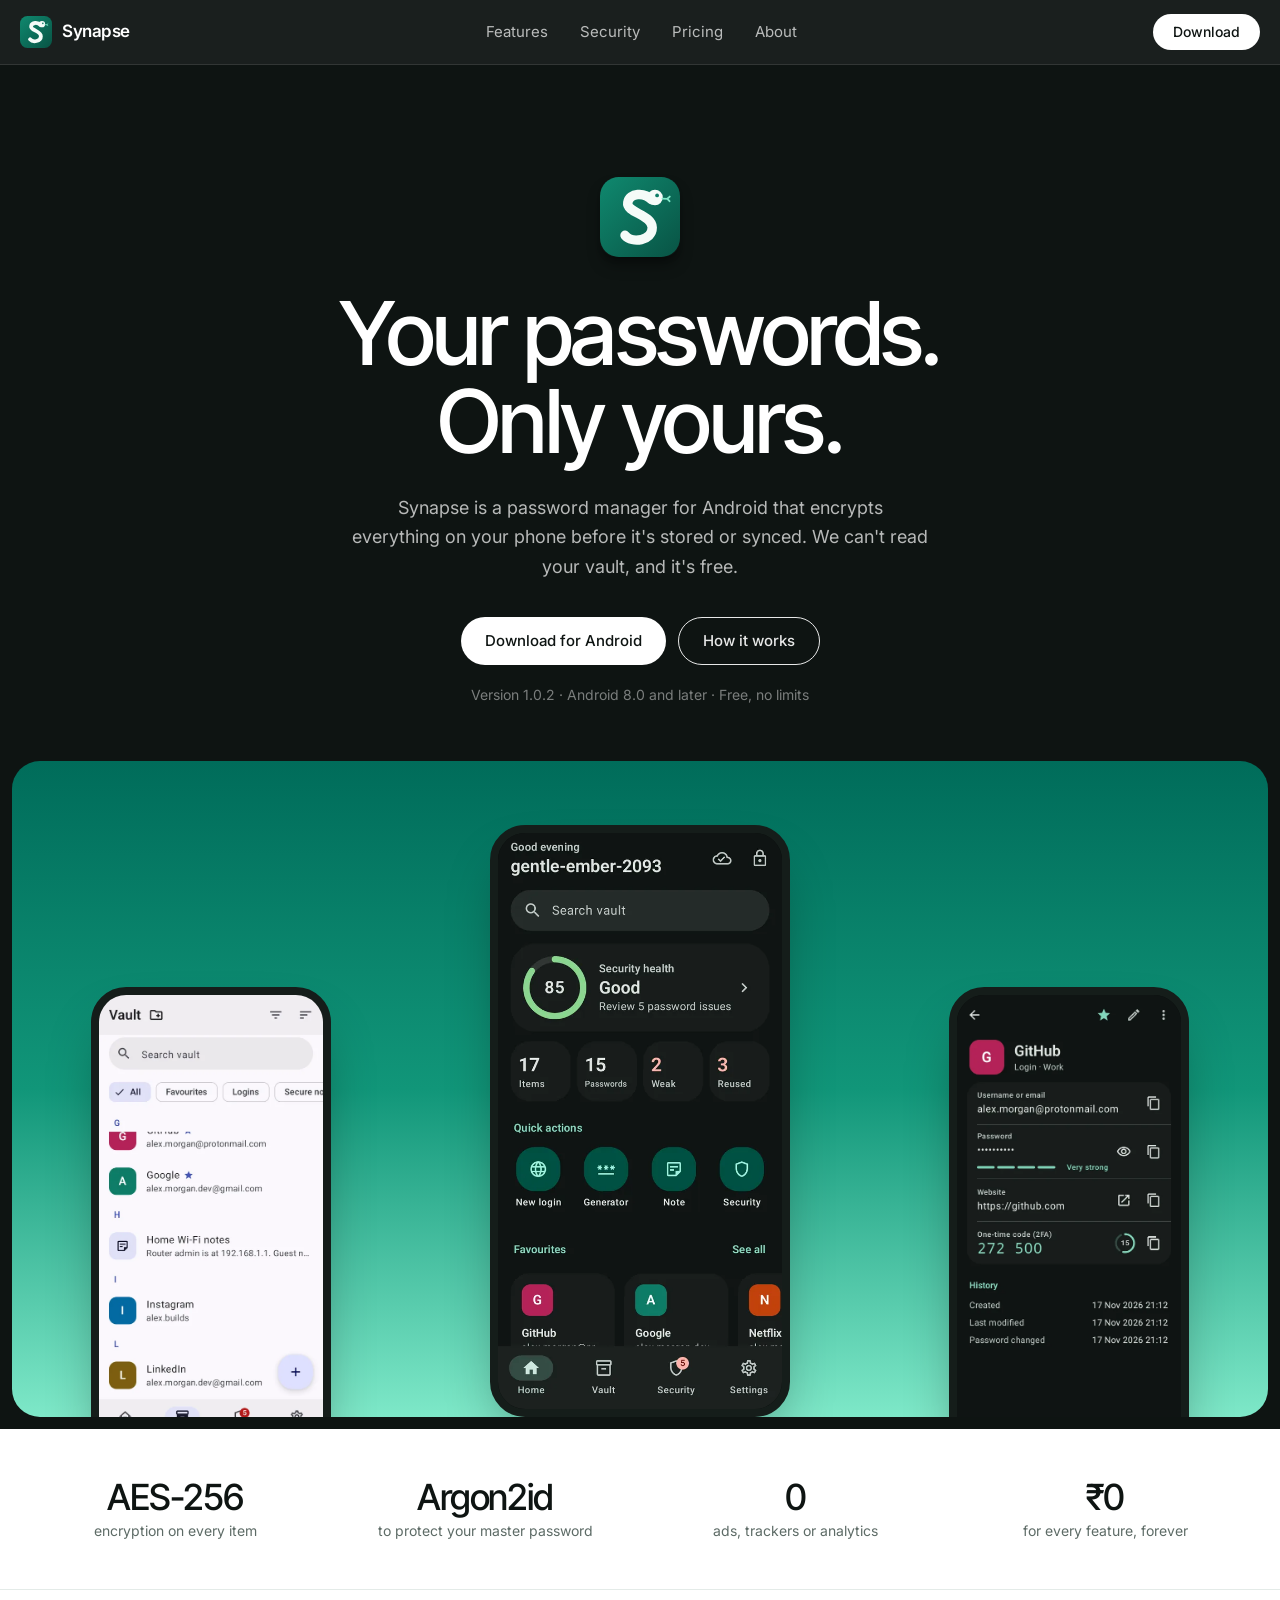
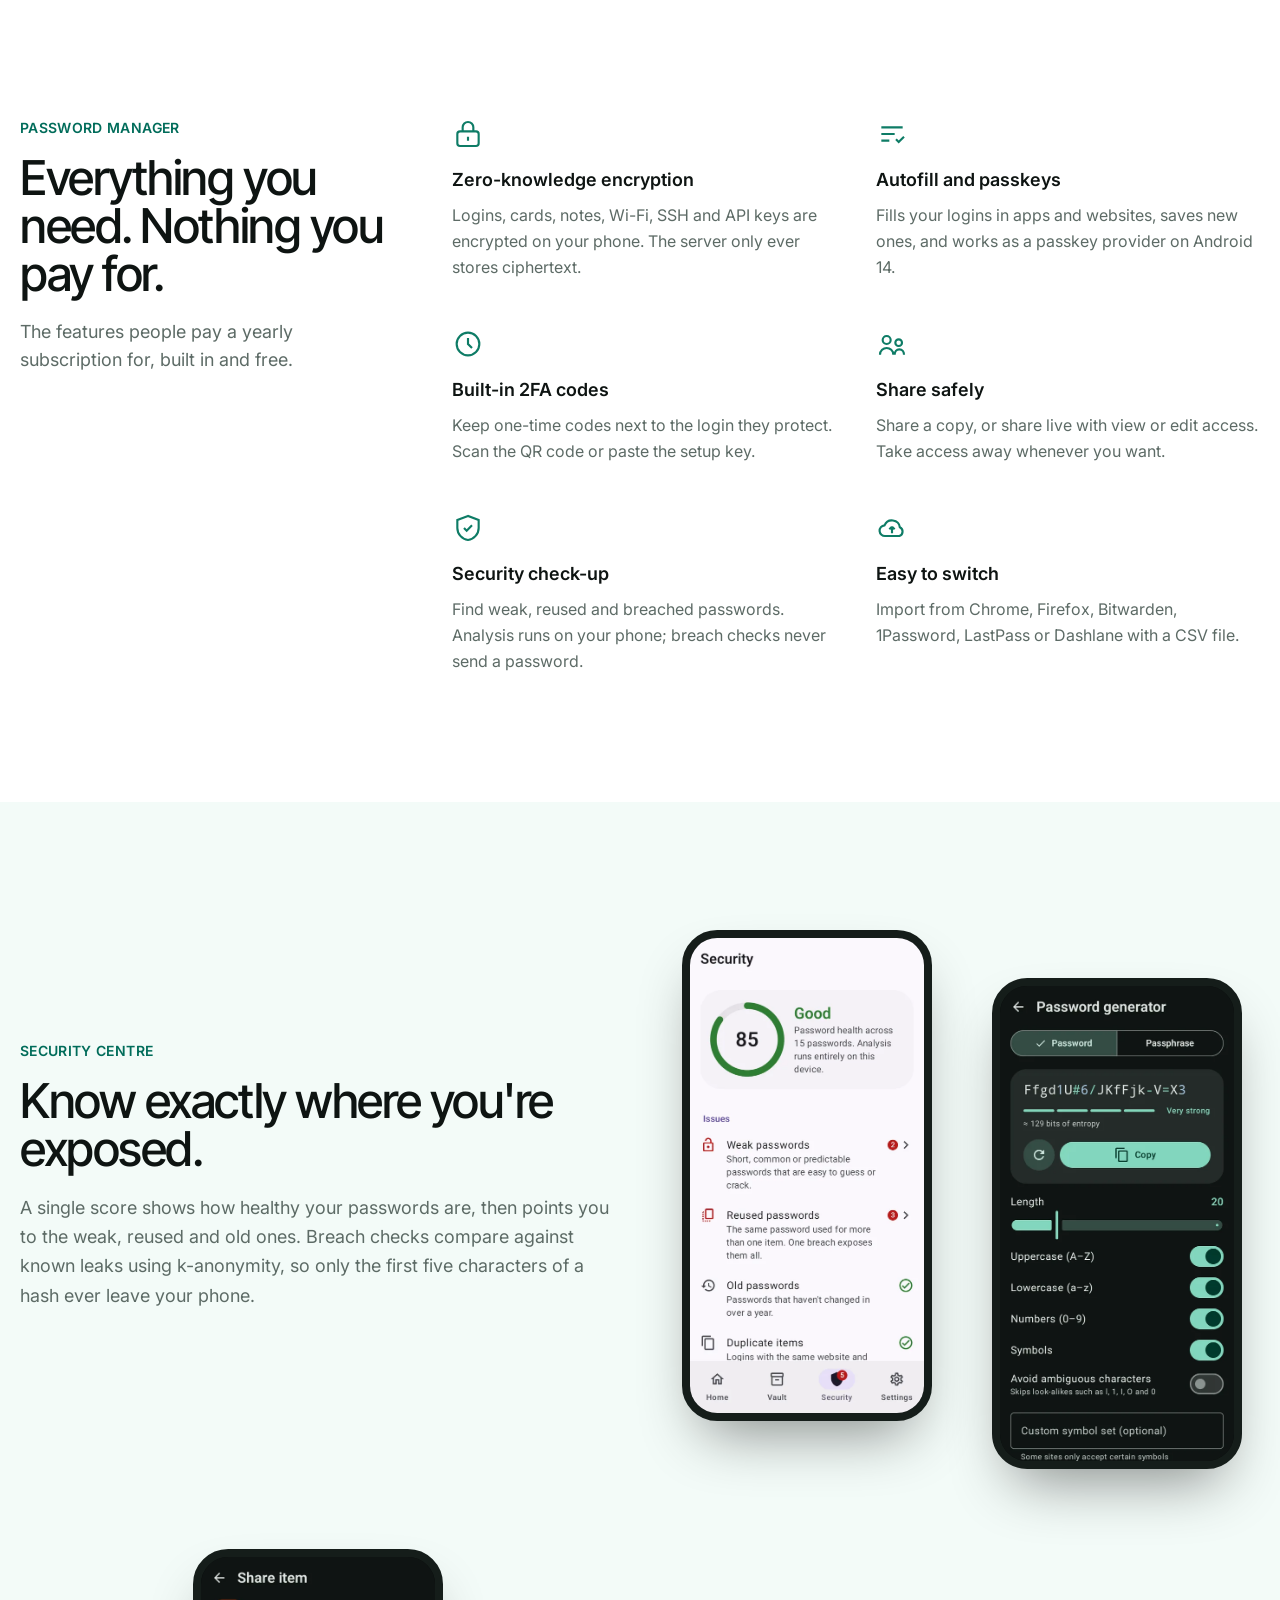
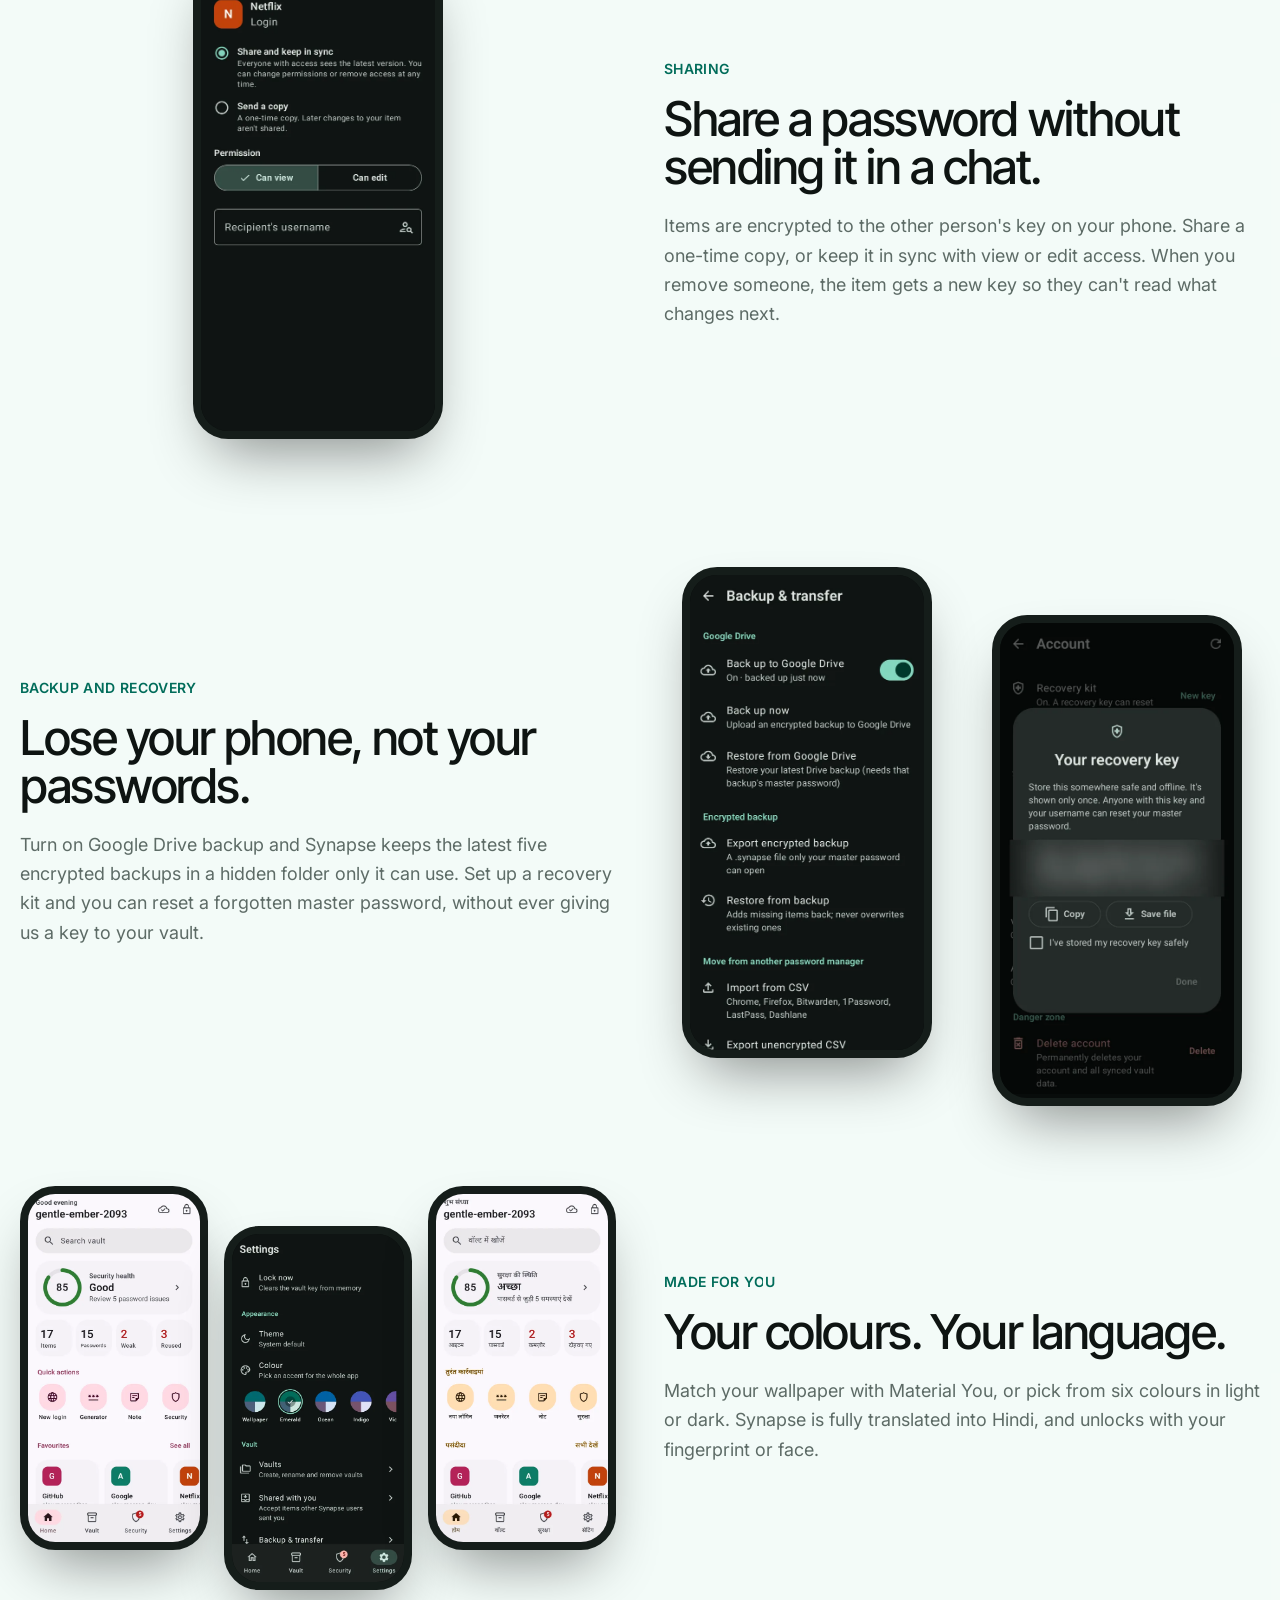
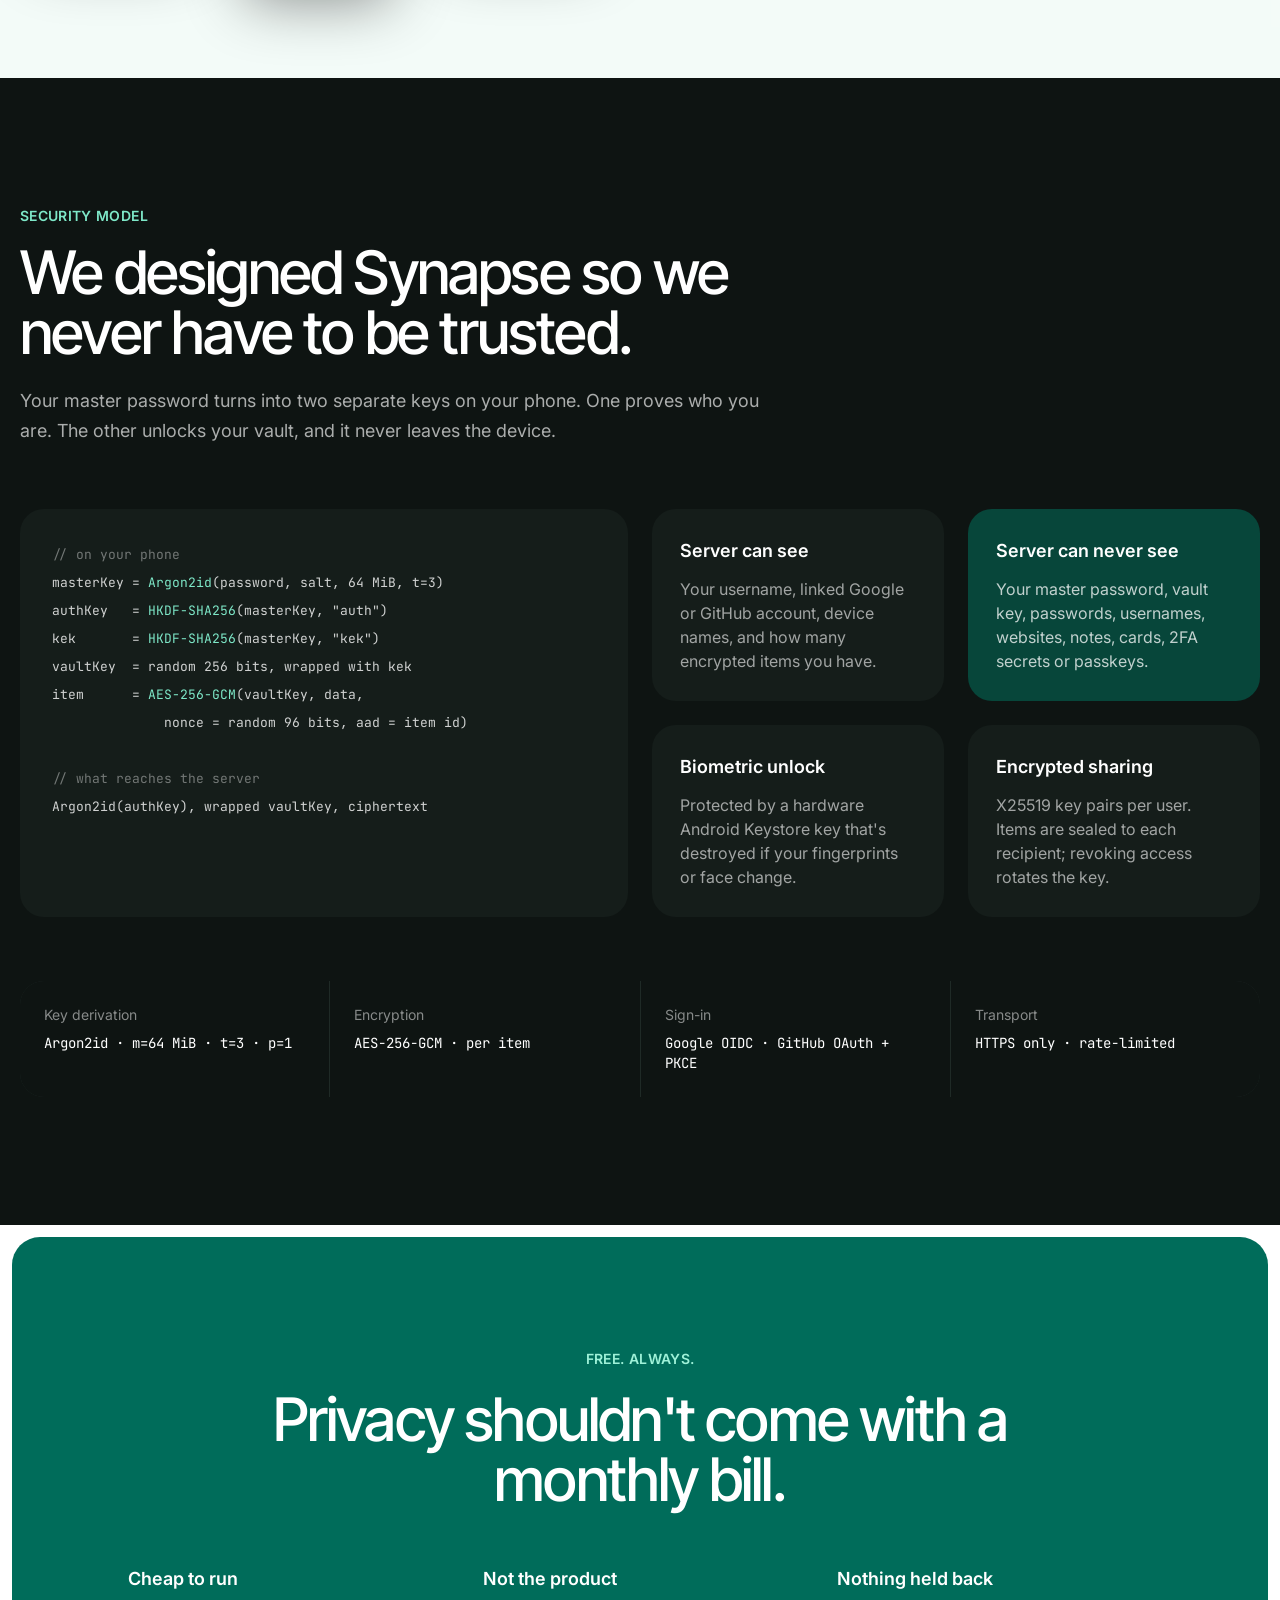
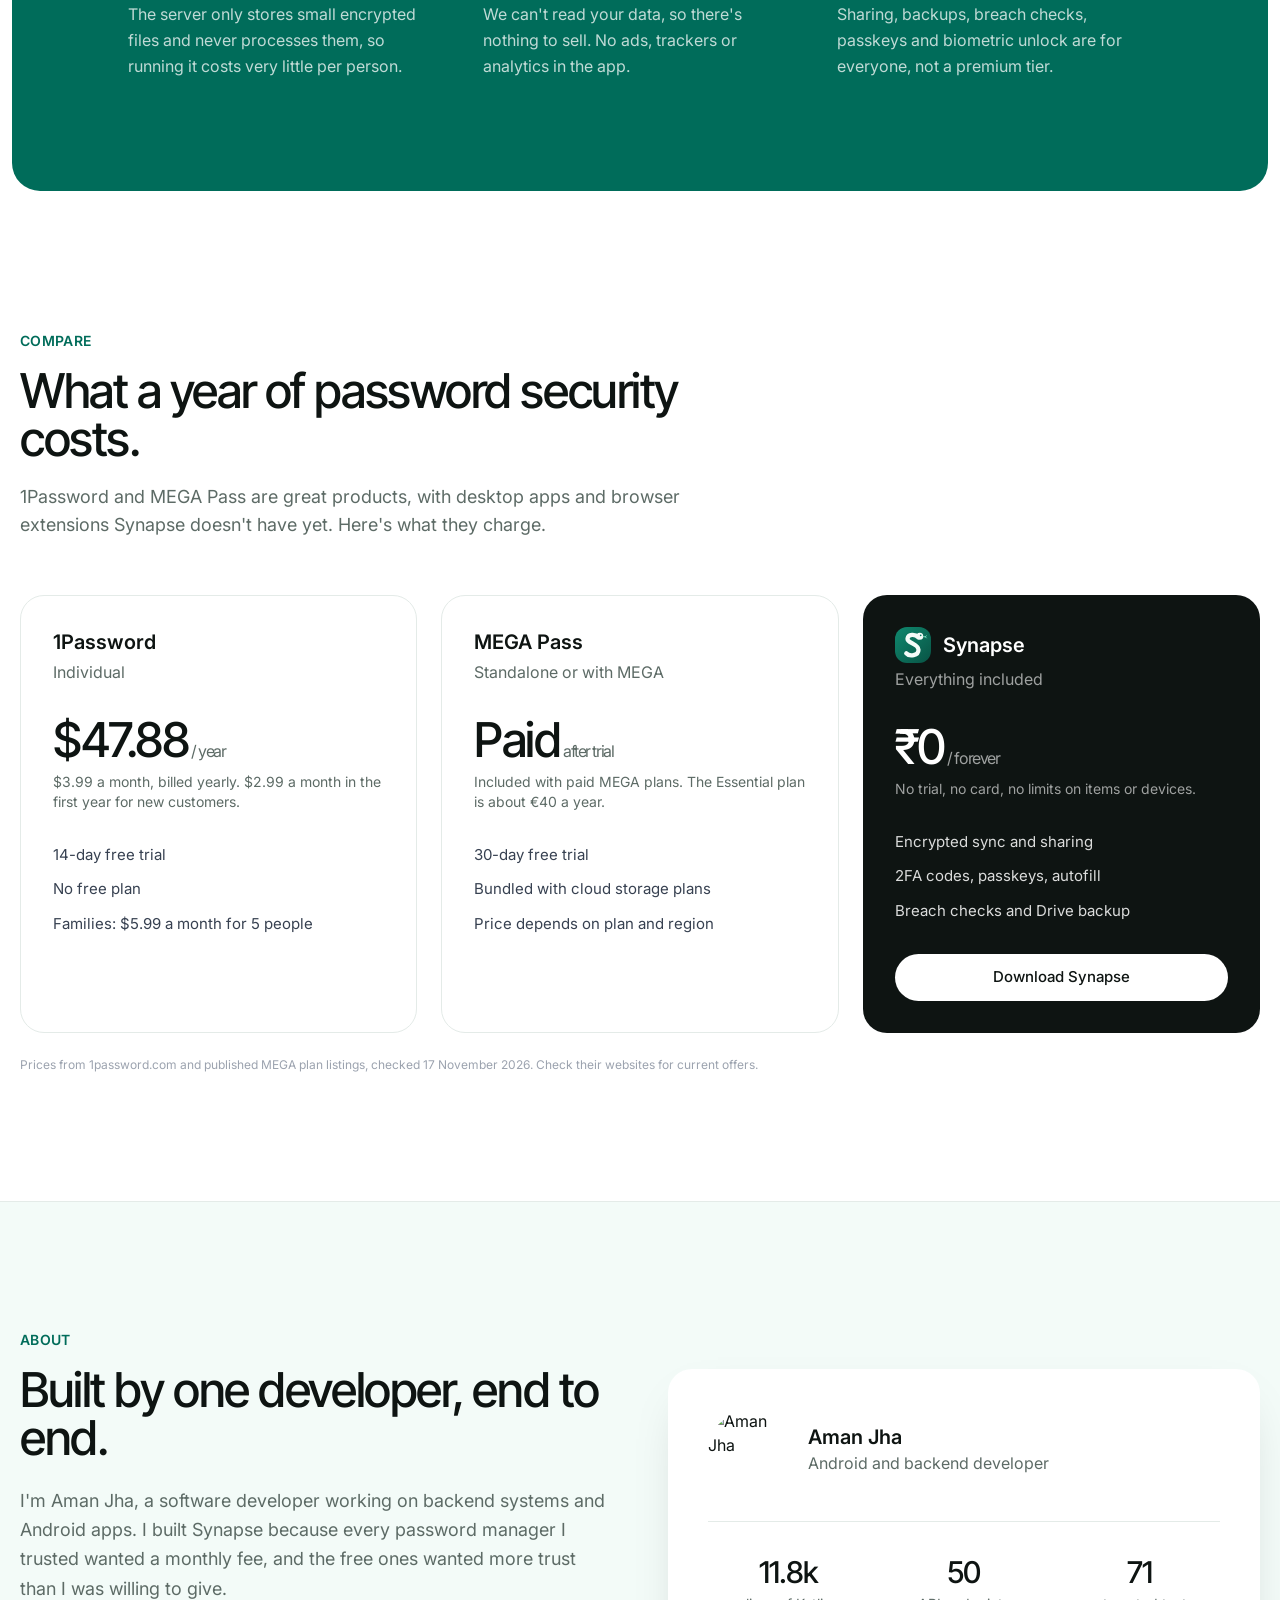
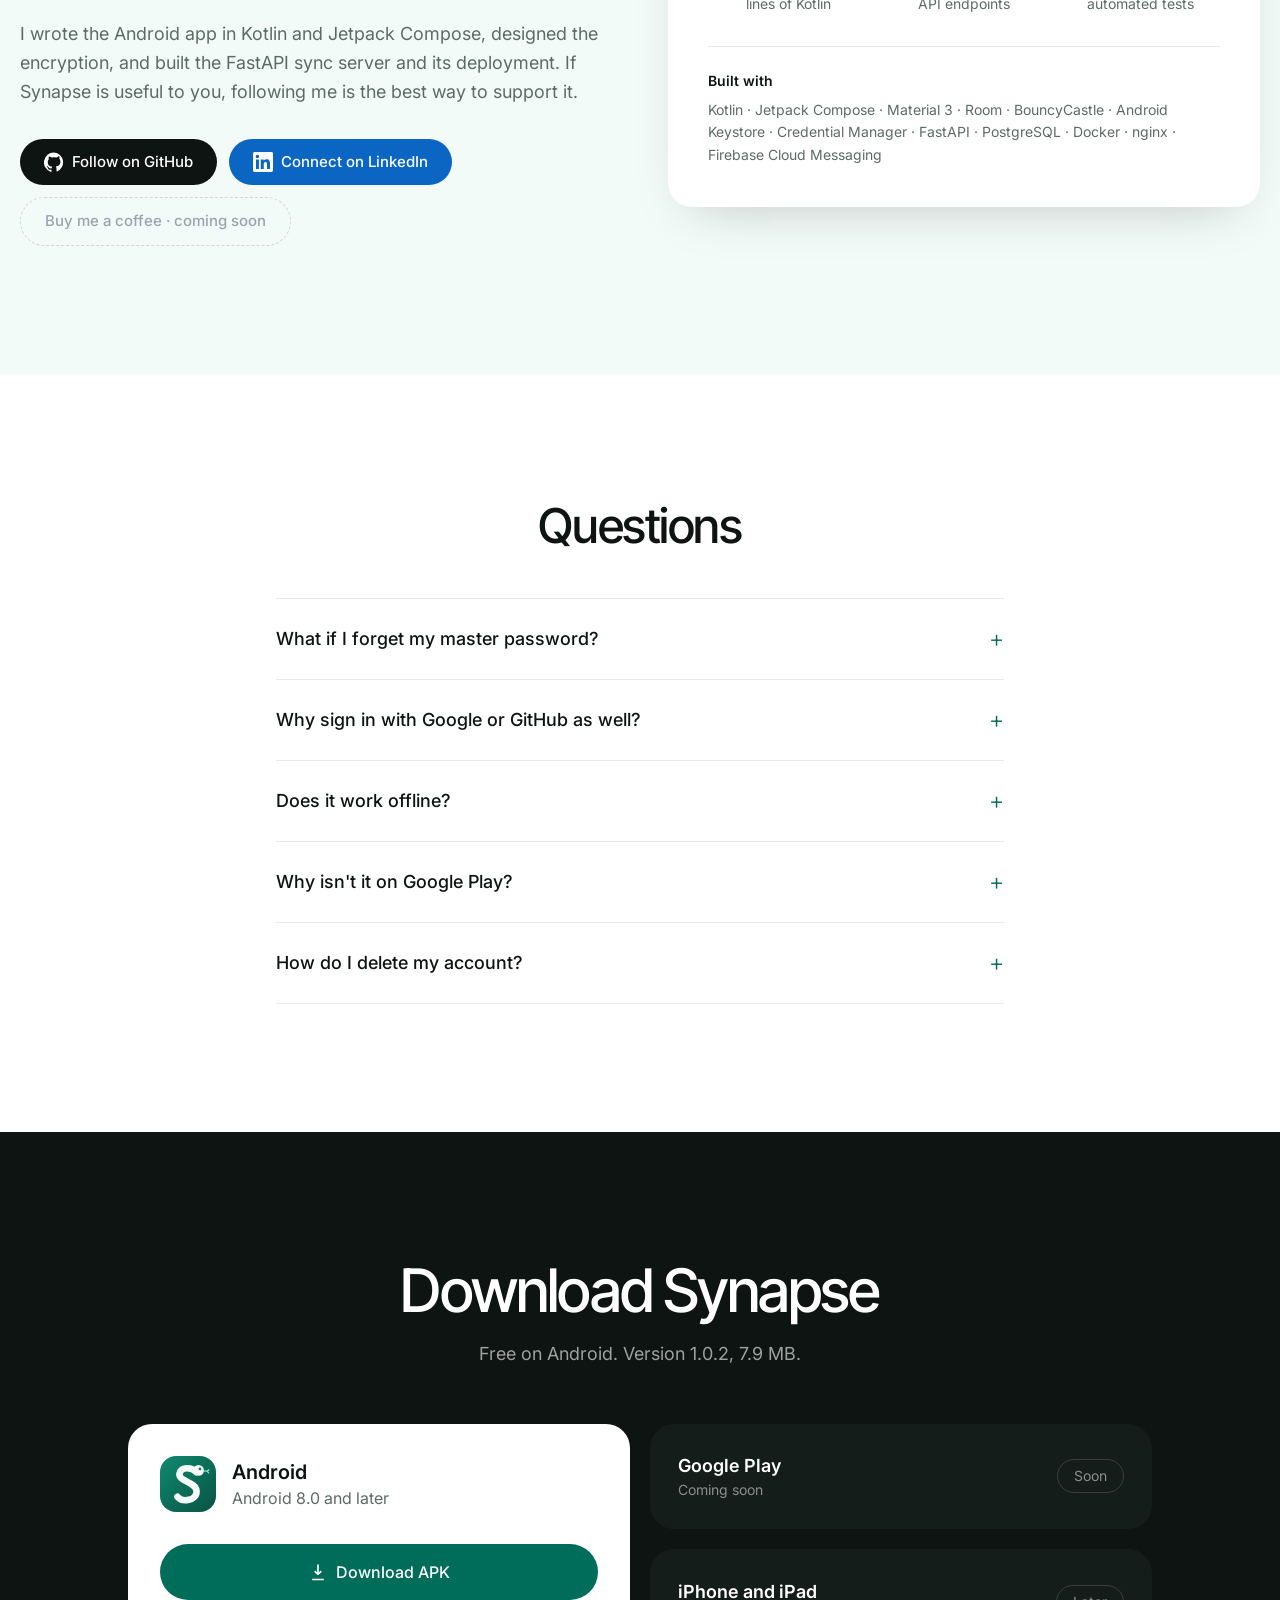
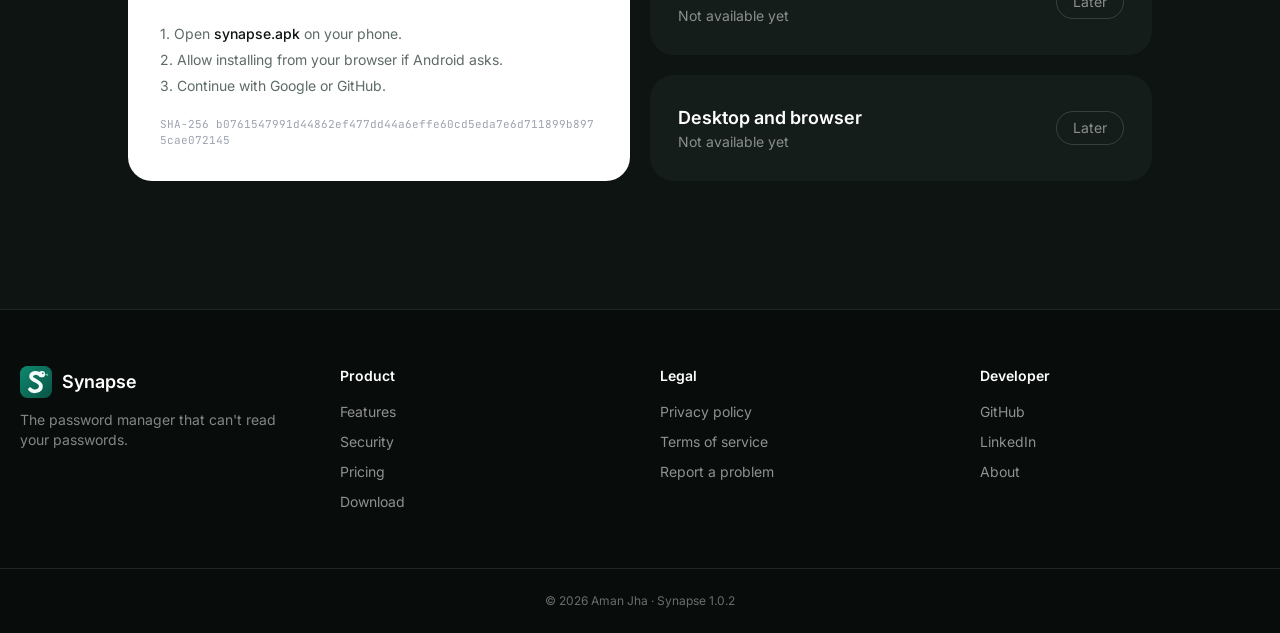
==== commit c22b7bde: "Redesign site with the real app icon, light layout and product-led sections" ====
--- a/index.html
+++ b/index.html
@@ -7,370 +7,297 @@
 <meta name="description" content="Synapse is a free, end-to-end encrypted password manager for Android. Argon2id + AES-256-GCM, zero-knowledge sync, encrypted sharing, passkeys, autofill and Google Drive backup.">
 <meta property="og:title" content="Synapse password manager">
 <meta property="og:description" content="Zero-knowledge, end-to-end encrypted, and free. Your vault is locked with a key only you hold.">
-<meta property="og:image" content="https://anuragjh.github.io/synapse-app/assets/screens/home-dark.webp">
-<meta name="theme-color" content="#0b0f0e">
+<meta property="og:image" content="https://anuragjh.github.io/synapse-app/assets/icon-512.png">
+<meta name="theme-color" content="#0e1412">
 <link rel="icon" href="assets/favicon.svg" type="image/svg+xml">
+<link rel="icon" href="assets/icon-32.png" sizes="32x32" type="image/png">
+<link rel="apple-touch-icon" href="assets/icon-180.png">
 <link rel="preconnect" href="https://fonts.googleapis.com"><link rel="preconnect" href="https://fonts.gstatic.com" crossorigin>
-<link href="https://fonts.googleapis.com/css2?family=Inter:wght@400;500;600;700;800&family=JetBrains+Mono:wght@400;500&display=swap" rel="stylesheet">
+<link href="https://fonts.googleapis.com/css2?family=Inter:wght@400;500;600;700&family=Inter+Tight:wght@400;500;600&family=JetBrains+Mono:wght@400;500&display=swap" rel="stylesheet">
 <link rel="stylesheet" href="assets/site.css">
 </head>
-<body class="bg-ink-900 text-gray-200 font-sans antialiased">
+<body class="bg-white font-sans text-night-900 antialiased">
 
 <!-- Header -->
-<header class="sticky top-0 z-40 border-b border-ink-700/70 bg-ink-900/85 backdrop-blur">
-  <div class="mx-auto flex h-16 max-w-6xl items-center justify-between px-4">
-    <a href="./" class="flex items-center gap-2.5 font-semibold text-white">
-      <img src="assets/favicon.svg" alt="" class="h-8 w-8"> Synapse
+<header class="sticky top-0 z-40 border-b border-white/10 bg-night-900/95 text-white backdrop-blur">
+  <div class="mx-auto flex h-16 max-w-7xl items-center justify-between px-5">
+    <a href="./" class="flex items-center gap-2.5 text-[17px] font-semibold tracking-tight">
+      <img src="assets/icon.svg" alt="" class="h-8 w-8"> Synapse
     </a>
-    <nav class="hidden items-center gap-7 text-sm text-gray-400 md:flex">
-      <a href="#features" class="hover:text-white">Features</a>
-      <a href="#security" class="hover:text-white">Security</a>
-      <a href="#screens" class="hover:text-white">Screens</a>
-      <a href="#pricing" class="hover:text-white">Pricing</a>
-      <a href="#about" class="hover:text-white">About</a>
+    <nav class="hidden items-center gap-8 text-[15px] text-white/70 md:flex">
+      <a href="./#features" class="hover:text-white">Features</a>
+      <a href="./#security" class="hover:text-white">Security</a>
+      <a href="./#pricing" class="hover:text-white">Pricing</a>
+      <a href="./#about" class="hover:text-white">About</a>
     </nav>
-    <a href="#download" class="rounded-lg bg-brand-300 px-4 py-2 text-sm font-semibold text-ink-950 hover:bg-brand-200">Download</a>
+    <a href="./#download" class="pill-light !px-5 !py-2 text-sm">Download</a>
   </div>
 </header>
 
 <main>
-<!-- Hero -->
-<section class="relative overflow-hidden">
-  <div class="pointer-events-none absolute inset-0 bg-[radial-gradient(ellipse_at_top,rgba(131,214,190,0.12),transparent_60%)]"></div>
-  <div class="relative mx-auto grid max-w-6xl items-center gap-12 px-4 pb-20 pt-16 lg:grid-cols-2 lg:pt-24">
+<!-- Hero (dark, centred, product panel) -->
+<section class="bg-night-900 px-3 pb-3 text-white">
+  <div class="mx-auto max-w-4xl px-5 pb-14 pt-20 text-center sm:pt-28">
+    <img src="assets/icon.svg" alt="Synapse app icon" class="mx-auto h-16 w-16 rounded-2xl shadow-lg shadow-black/40 sm:h-20 sm:w-20">
+    <h1 class="h-display mt-8 text-[44px] leading-[1.02] sm:text-7xl lg:text-[88px]">Your passwords.<br>Only yours.</h1>
+    <p class="mx-auto mt-7 max-w-xl text-lg leading-relaxed text-white/70">Synapse is a password manager for Android that encrypts everything on your phone before it's stored or synced. We can't read your vault, and it's free.</p>
+    <div class="mt-9 flex flex-wrap justify-center gap-3">
+      <a href="https://github.com/anuragjh/synapse-app/releases/latest/download/synapse.apk" class="pill-light">Download for Android</a>
+      <a href="#security" class="pill-outline text-white/90 hover:text-white">How it works</a>
+    </div>
+    <p class="mt-5 text-sm text-white/45">Version 1.0.2 · Android 8.0 and later · Free, no limits</p>
+  </div>
+  <div class="mx-auto max-w-[1400px] overflow-hidden rounded-[28px] bg-gradient-to-b from-brand-700 via-brand-500 to-brand-300 px-4 pt-12 sm:pt-16">
+    <div class="flex items-end justify-center gap-4 sm:gap-8">
+      <div class="phone hidden w-[210px] translate-y-10 md:block lg:w-[240px]"><img src="assets/screens/vault-indigo.webp" alt="Vault list" width="540" height="1086"></div>
+      <div class="phone w-[240px] sm:w-[280px] lg:w-[300px]"><img src="assets/screens/home-dark.webp" alt="Synapse home screen with security score and quick actions" width="540" height="1086"></div>
+      <div class="phone hidden w-[210px] translate-y-10 md:block lg:w-[240px]"><img src="assets/screens/item-totp.webp" alt="Login with a live 2FA code" width="540" height="1086"></div>
+    </div>
+  </div>
+</section>
+
+<!-- Proof strip -->
+<section class="border-b border-line">
+  <div class="mx-auto grid max-w-7xl grid-cols-2 gap-y-8 px-5 py-12 text-center md:grid-cols-4">
+    <div><p class="h-display text-4xl">AES-256</p><p class="mt-1 text-sm text-muted">encryption on every item</p></div>
+    <div><p class="h-display text-4xl">Argon2id</p><p class="mt-1 text-sm text-muted">to protect your master password</p></div>
+    <div><p class="h-display text-4xl">0</p><p class="mt-1 text-sm text-muted">ads, trackers or analytics</p></div>
+    <div><p class="h-display text-4xl">₹0</p><p class="mt-1 text-sm text-muted">for every feature, forever</p></div>
+  </div>
+</section>
+
+<!-- Features: heading left, icon grid right -->
+<section id="features" class="mx-auto max-w-7xl px-5 py-24 sm:py-32">
+  <div class="grid gap-14 lg:grid-cols-3">
     <div>
-      <p class="eyebrow">Zero-knowledge · Android · Free</p>
-      <h1 class="mt-5 text-4xl font-extrabold leading-[1.1] tracking-tight text-white sm:text-5xl lg:text-6xl">The password manager that <span class="text-brand-300">can't read</span> your passwords.</h1>
-      <p class="mt-6 max-w-xl text-lg leading-8 text-gray-400">Synapse encrypts every login, card and note on your phone with a key derived from your master password. The server only stores ciphertext. Not us, not Google, and not anyone who breaks in can open your vault.</p>
-      <div class="mt-9 flex flex-wrap gap-3">
-        <a href="https://github.com/anuragjh/synapse-app/releases/latest/download/synapse.apk" class="btn-primary">
-          <svg class="h-5 w-5" viewBox="0 0 24 24" fill="none" stroke="currentColor" stroke-width="2"><path d="M12 3v12m0 0 4-4m-4 4-4-4M5 21h14"/></svg>
-          Download for Android
+      <p class="label">Password manager</p>
+      <h2 class="h-display mt-4 text-4xl leading-tight sm:text-5xl">Everything you need. Nothing you pay for.</h2>
+      <p class="mt-5 text-lg text-muted">The features people pay a yearly subscription for, built in and free.</p>
+    </div>
+    <div class="grid gap-x-10 gap-y-12 sm:grid-cols-2 lg:col-span-2">
+      <div><svg class="h-8 w-8 text-brand-600" fill="none" stroke="currentColor" stroke-width="1.6" viewBox="0 0 24 24"><rect x="4" y="10" width="16" height="11" rx="2"/><path d="M8 10V7a4 4 0 0 1 8 0v3M12 14v3"/></svg><h3 class="mt-4 text-lg font-semibold">Zero-knowledge encryption</h3><p class="mt-2 leading-relaxed text-muted">Logins, cards, notes, Wi-Fi, SSH and API keys are encrypted on your phone. The server only ever stores ciphertext.</p></div>
+      <div><svg class="h-8 w-8 text-brand-600" fill="none" stroke="currentColor" stroke-width="1.6" viewBox="0 0 24 24"><path d="M4 7h16M4 12h10M4 17h6"/><path d="m15 16 2 2 4-4"/></svg><h3 class="mt-4 text-lg font-semibold">Autofill and passkeys</h3><p class="mt-2 leading-relaxed text-muted">Fills your logins in apps and websites, saves new ones, and works as a passkey provider on Android 14.</p></div>
+      <div><svg class="h-8 w-8 text-brand-600" fill="none" stroke="currentColor" stroke-width="1.6" viewBox="0 0 24 24"><circle cx="12" cy="12" r="8.5"/><path d="M12 7.5V12l3 3"/></svg><h3 class="mt-4 text-lg font-semibold">Built-in 2FA codes</h3><p class="mt-2 leading-relaxed text-muted">Keep one-time codes next to the login they protect. Scan the QR code or paste the setup key.</p></div>
+      <div><svg class="h-8 w-8 text-brand-600" fill="none" stroke="currentColor" stroke-width="1.6" viewBox="0 0 24 24"><circle cx="8" cy="9" r="3"/><circle cx="17" cy="11" r="2.5"/><path d="M3 20c0-3 2.5-5 5-5s5 2 5 5M14 20c0-2 1.3-4 3.5-4S21 18 21 20"/></svg><h3 class="mt-4 text-lg font-semibold">Share safely</h3><p class="mt-2 leading-relaxed text-muted">Share a copy, or share live with view or edit access. Take access away whenever you want.</p></div>
+      <div><svg class="h-8 w-8 text-brand-600" fill="none" stroke="currentColor" stroke-width="1.6" viewBox="0 0 24 24"><path d="M12 3 4 6v6c0 4.5 3.4 8.3 8 9 4.6-.7 8-4.5 8-9V6l-8-3Z"/><path d="m9 12 2 2 4-4"/></svg><h3 class="mt-4 text-lg font-semibold">Security check-up</h3><p class="mt-2 leading-relaxed text-muted">Find weak, reused and breached passwords. Analysis runs on your phone; breach checks never send a password.</p></div>
+      <div><svg class="h-8 w-8 text-brand-600" fill="none" stroke="currentColor" stroke-width="1.6" viewBox="0 0 24 24"><path d="M7 18a4 4 0 0 1-.6-8 6 6 0 0 1 11.5 1.5A3.5 3.5 0 0 1 17.5 18H7Z"/><path d="M12 11v5m0-5-2 2m2-2 2 2"/></svg><h3 class="mt-4 text-lg font-semibold">Easy to switch</h3><p class="mt-2 leading-relaxed text-muted">Import from Chrome, Firefox, Bitwarden, 1Password, LastPass or Dashlane with a CSV file.</p></div>
+    </div>
+  </div>
+</section>
+
+<!-- Alternating rows -->
+<section class="bg-brand-50/60">
+  <div class="mx-auto max-w-7xl space-y-24 px-5 py-24 sm:space-y-32 sm:py-32">
+    <div class="grid items-center gap-12 lg:grid-cols-2">
+      <div class="order-2 lg:order-1">
+        <p class="label">Security centre</p>
+        <h2 class="h-display mt-4 text-4xl leading-tight sm:text-5xl">Know exactly where you're exposed.</h2>
+        <p class="mt-5 text-lg leading-relaxed text-muted">A single score shows how healthy your passwords are, then points you to the weak, reused and old ones. Breach checks compare against known leaks using k-anonymity, so only the first five characters of a hash ever leave your phone.</p>
+      </div>
+      <div class="order-1 flex justify-center gap-6 lg:order-2">
+        <div class="phone"><img loading="lazy" src="assets/screens/security-light.webp" alt="Security centre with score 85" width="540" height="1086"></div>
+        <div class="phone hidden translate-y-12 sm:block"><img loading="lazy" src="assets/screens/generator.webp" alt="Password generator" width="540" height="1086"></div>
+      </div>
+    </div>
+    <div class="grid items-center gap-12 lg:grid-cols-2">
+      <div class="flex justify-center gap-6">
+        <div class="phone"><img loading="lazy" src="assets/screens/share.webp" alt="Share options: keep in sync or send a copy" width="540" height="1086"></div>
+      </div>
+      <div>
+        <p class="label">Sharing</p>
+        <h2 class="h-display mt-4 text-4xl leading-tight sm:text-5xl">Share a password without sending it in a chat.</h2>
+        <p class="mt-5 text-lg leading-relaxed text-muted">Items are encrypted to the other person's key on your phone. Share a one-time copy, or keep it in sync with view or edit access. When you remove someone, the item gets a new key so they can't read what changes next.</p>
+      </div>
+    </div>
+    <div class="grid items-center gap-12 lg:grid-cols-2">
+      <div class="order-2 lg:order-1">
+        <p class="label">Backup and recovery</p>
+        <h2 class="h-display mt-4 text-4xl leading-tight sm:text-5xl">Lose your phone, not your passwords.</h2>
+        <p class="mt-5 text-lg leading-relaxed text-muted">Turn on Google Drive backup and Synapse keeps the latest five encrypted backups in a hidden folder only it can use. Set up a recovery kit and you can reset a forgotten master password, without ever giving us a key to your vault.</p>
+      </div>
+      <div class="order-1 flex justify-center gap-6 lg:order-2">
+        <div class="phone"><img loading="lazy" src="assets/screens/drive-backup.webp" alt="Google Drive backup turned on" width="540" height="1086"></div>
+        <div class="phone hidden translate-y-12 sm:block"><img loading="lazy" src="assets/screens/recovery-kit.webp" alt="Recovery key screen, key blurred" width="540" height="1086"></div>
+      </div>
+    </div>
+    <div class="grid items-center gap-12 lg:grid-cols-2">
+      <div class="flex justify-center gap-4">
+        <div class="phone !w-[170px] sm:!w-[200px]"><img loading="lazy" src="assets/screens/home-rose.webp" alt="Home screen in Rose" width="540" height="1086"></div>
+        <div class="phone !w-[170px] translate-y-10 sm:!w-[200px]"><img loading="lazy" src="assets/screens/colour-picker.webp" alt="Colour picker in dark mode" width="540" height="1086"></div>
+        <div class="phone hidden !w-[200px] sm:block"><img loading="lazy" src="assets/screens/home-hindi.webp" alt="Home screen in Hindi" width="540" height="1086"></div>
+      </div>
+      <div>
+        <p class="label">Made for you</p>
+        <h2 class="h-display mt-4 text-4xl leading-tight sm:text-5xl">Your colours. Your language.</h2>
+        <p class="mt-5 text-lg leading-relaxed text-muted">Match your wallpaper with Material You, or pick from six colours in light or dark. Synapse is fully translated into Hindi, and unlocks with your fingerprint or face.</p>
+      </div>
+    </div>
+  </div>
+</section>
+
+<!-- Security (dark, technical) -->
+<section id="security" class="bg-night-900 text-white">
+  <div class="mx-auto max-w-7xl px-5 py-24 sm:py-32">
+    <div class="max-w-3xl">
+      <p class="text-sm font-semibold uppercase tracking-wide text-brand-300">Security model</p>
+      <h2 class="h-display mt-4 text-4xl leading-tight sm:text-6xl">We designed Synapse so we never have to be trusted.</h2>
+      <p class="mt-6 text-lg leading-relaxed text-white/65">Your master password turns into two separate keys on your phone. One proves who you are. The other unlocks your vault, and it never leaves the device.</p>
+    </div>
+    <div class="mt-16 grid grid-cols-1 gap-6 lg:grid-cols-2">
+      <div class="min-w-0 rounded-3xl bg-night-800 p-5 sm:p-8">
+<pre class="overflow-x-auto font-mono text-[11.5px] leading-6 text-white/80 sm:text-[13px] sm:leading-7"><span class="text-white/40">// on your phone</span>
+masterKey = <span class="text-brand-300">Argon2id</span>(password, salt, 64 MiB, t=3)
+authKey   = <span class="text-brand-300">HKDF-SHA256</span>(masterKey, "auth")
+kek       = <span class="text-brand-300">HKDF-SHA256</span>(masterKey, "kek")
+vaultKey  = random 256 bits, wrapped with kek
+item      = <span class="text-brand-300">AES-256-GCM</span>(vaultKey, data,
+              nonce = random 96 bits, aad = item id)
+
+<span class="text-white/40">// what reaches the server</span>
+Argon2id(authKey), wrapped vaultKey, ciphertext</pre>
+      </div>
+      <div class="grid gap-6 sm:grid-cols-2">
+        <div class="rounded-3xl bg-night-800 p-7"><h3 class="text-lg font-semibold">Server can see</h3><p class="mt-3 text-white/60">Your username, linked Google or GitHub account, device names, and how many encrypted items you have.</p></div>
+        <div class="rounded-3xl bg-brand-800 p-7"><h3 class="text-lg font-semibold">Server can never see</h3><p class="mt-3 text-white/75">Your master password, vault key, passwords, usernames, websites, notes, cards, 2FA secrets or passkeys.</p></div>
+        <div class="rounded-3xl bg-night-800 p-7"><h3 class="text-lg font-semibold">Biometric unlock</h3><p class="mt-3 text-white/60">Protected by a hardware Android Keystore key that's destroyed if your fingerprints or face change.</p></div>
+        <div class="rounded-3xl bg-night-800 p-7"><h3 class="text-lg font-semibold">Encrypted sharing</h3><p class="mt-3 text-white/60">X25519 key pairs per user. Items are sealed to each recipient; revoking access rotates the key.</p></div>
+      </div>
+    </div>
+    <dl class="mt-16 grid gap-px overflow-hidden rounded-3xl bg-night-700 sm:grid-cols-2 lg:grid-cols-4">
+      <div class="bg-night-900 p-6"><dt class="text-sm text-white/50">Key derivation</dt><dd class="mt-2 font-mono text-sm">Argon2id · m=64 MiB · t=3 · p=1</dd></div>
+      <div class="bg-night-900 p-6"><dt class="text-sm text-white/50">Encryption</dt><dd class="mt-2 font-mono text-sm">AES-256-GCM · per item</dd></div>
+      <div class="bg-night-900 p-6"><dt class="text-sm text-white/50">Sign-in</dt><dd class="mt-2 font-mono text-sm">Google OIDC · GitHub OAuth + PKCE</dd></div>
+      <div class="bg-night-900 p-6"><dt class="text-sm text-white/50">Transport</dt><dd class="mt-2 font-mono text-sm">HTTPS only · rate-limited</dd></div>
+    </dl>
+  </div>
+</section>
+
+<!-- Free banner (full-width brand panel) -->
+<section class="px-3 py-3">
+  <div class="mx-auto max-w-[1400px] rounded-[28px] bg-brand-700 px-6 py-20 text-center text-white sm:py-28">
+    <p class="text-sm font-semibold uppercase tracking-wide text-brand-200">Free. Always.</p>
+    <h2 class="h-display mx-auto mt-5 max-w-3xl text-4xl leading-tight sm:text-6xl">Privacy shouldn't come with a monthly bill.</h2>
+    <div class="mx-auto mt-14 grid max-w-5xl gap-10 text-left sm:grid-cols-3">
+      <div><h3 class="text-lg font-semibold">Cheap to run</h3><p class="mt-2 leading-relaxed text-white/75">The server only stores small encrypted files and never processes them, so running it costs very little per person.</p></div>
+      <div><h3 class="text-lg font-semibold">Not the product</h3><p class="mt-2 leading-relaxed text-white/75">We can't read your data, so there's nothing to sell. No ads, trackers or analytics in the app.</p></div>
+      <div><h3 class="text-lg font-semibold">Nothing held back</h3><p class="mt-2 leading-relaxed text-white/75">Sharing, backups, breach checks, passkeys and biometric unlock are for everyone, not a premium tier.</p></div>
+    </div>
+  </div>
+</section>
+
+<!-- Pricing comparison -->
+<section id="pricing" class="mx-auto max-w-7xl px-5 py-24 sm:py-32">
+  <div class="max-w-2xl">
+    <p class="label">Compare</p>
+    <h2 class="h-display mt-4 text-4xl leading-tight sm:text-5xl">What a year of password security costs.</h2>
+    <p class="mt-5 text-lg text-muted">1Password and MEGA Pass are great products, with desktop apps and browser extensions Synapse doesn't have yet. Here's what they charge.</p>
+  </div>
+  <div class="mt-14 grid gap-6 lg:grid-cols-3">
+    <div class="rounded-3xl border border-line p-8">
+      <h3 class="text-xl font-semibold">1Password</h3><p class="mt-1 text-muted">Individual</p>
+      <p class="h-display mt-8 text-5xl">$47.88<span class="font-sans text-base font-normal text-muted"> / year</span></p>
+      <p class="mt-2 text-sm text-muted">$3.99 a month, billed yearly. $2.99 a month in the first year for new customers.</p>
+      <ul class="mt-8 space-y-3 text-[15px] text-gray-700"><li>14-day free trial</li><li>No free plan</li><li>Families: $5.99 a month for 5 people</li></ul>
+    </div>
+    <div class="rounded-3xl border border-line p-8">
+      <h3 class="text-xl font-semibold">MEGA Pass</h3><p class="mt-1 text-muted">Standalone or with MEGA</p>
+      <p class="h-display mt-8 text-5xl">Paid<span class="font-sans text-base font-normal text-muted"> after trial</span></p>
+      <p class="mt-2 text-sm text-muted">Included with paid MEGA plans. The Essential plan is about €40 a year.</p>
+      <ul class="mt-8 space-y-3 text-[15px] text-gray-700"><li>30-day free trial</li><li>Bundled with cloud storage plans</li><li>Price depends on plan and region</li></ul>
+    </div>
+    <div class="rounded-3xl bg-night-900 p-8 text-white">
+      <div class="flex items-center gap-3"><img src="assets/icon.svg" alt="" class="h-9 w-9 rounded-xl"><h3 class="text-xl font-semibold">Synapse</h3></div><p class="mt-1 text-white/60">Everything included</p>
+      <p class="h-display mt-8 text-5xl">₹0<span class="font-sans text-base font-normal text-white/60"> / forever</span></p>
+      <p class="mt-2 text-sm text-white/60">No trial, no card, no limits on items or devices.</p>
+      <ul class="mt-8 space-y-3 text-[15px] text-white/85"><li>Encrypted sync and sharing</li><li>2FA codes, passkeys, autofill</li><li>Breach checks and Drive backup</li></ul>
+      <a href="#download" class="pill-light mt-8 w-full">Download Synapse</a>
+    </div>
+  </div>
+  <p class="mt-6 text-xs text-gray-400">Prices from 1password.com and published MEGA plan listings, checked 17 November 2026. Check their websites for current offers.</p>
+</section>
+
+<!-- About -->
+<section id="about" class="border-t border-line bg-brand-50/60">
+  <div class="mx-auto grid max-w-7xl items-center gap-14 px-5 py-24 sm:py-32 lg:grid-cols-2">
+    <div>
+      <p class="label">About</p>
+      <h2 class="h-display mt-4 text-4xl leading-tight sm:text-5xl">Built by one developer, end to end.</h2>
+      <div class="mt-6 space-y-4 text-lg leading-relaxed text-muted">
+        <p>I'm Aman Jha, a software developer working on backend systems and Android apps. I built Synapse because every password manager I trusted wanted a monthly fee, and the free ones wanted more trust than I was willing to give.</p>
+        <p>I wrote the Android app in Kotlin and Jetpack Compose, designed the encryption, and built the FastAPI sync server and its deployment. If Synapse is useful to you, following me is the best way to support it.</p>
+      </div>
+      <div class="mt-8 flex flex-wrap gap-3">
+        <a href="https://github.com/anuragjh" target="_blank" rel="noopener" class="pill-dark"><svg class="h-5 w-5" viewBox="0 0 24 24" fill="currentColor"><path d="M12 .5a12 12 0 0 0-3.8 23.4c.6.1.8-.3.8-.6v-2c-3.3.7-4-1.6-4-1.6-.6-1.4-1.4-1.8-1.4-1.8-1.1-.8.1-.8.1-.8 1.2.1 1.9 1.3 1.9 1.3 1.1 1.8 2.9 1.3 3.6 1 .1-.8.4-1.3.8-1.6-2.7-.3-5.5-1.3-5.5-6 0-1.3.5-2.4 1.3-3.2-.2-.3-.6-1.5.1-3.2 0 0 1-.3 3.3 1.2a11.5 11.5 0 0 1 6 0C17.3 4.7 18.3 5 18.3 5c.7 1.7.2 2.9.1 3.2.8.8 1.3 1.9 1.3 3.2 0 4.6-2.8 5.6-5.5 5.9.4.4.8 1.1.8 2.2v3.3c0 .3.2.7.8.6A12 12 0 0 0 12 .5Z"/></svg>Follow on GitHub</a>
+        <a href="https://www.linkedin.com/in/aman-jha-393468318/" target="_blank" rel="noopener" class="pill bg-[#0a66c2] text-white hover:bg-[#004182]"><svg class="h-5 w-5" viewBox="0 0 24 24" fill="currentColor"><path d="M20.4 20.5h-3.6v-5.6c0-1.3 0-3-1.8-3s-2.1 1.4-2.1 2.9v5.7H9.3V9h3.4v1.6c.5-.9 1.6-1.8 3.4-1.8 3.6 0 4.3 2.4 4.3 5.5v6.2ZM5.3 7.4a2.1 2.1 0 1 1 0-4.2 2.1 2.1 0 0 1 0 4.2Zm1.8 13.1H3.6V9h3.5v11.5ZM22.2 0H1.8C.8 0 0 .8 0 1.7v20.6c0 .9.8 1.7 1.8 1.7h20.4c1 0 1.8-.8 1.8-1.7V1.7C24 .8 23.2 0 22.2 0Z"/></svg>Connect on LinkedIn</a>
+        <span class="pill-off" aria-disabled="true" title="Not available yet">Buy me a coffee · coming soon</span>
+      </div>
+    </div>
+    <div class="rounded-3xl bg-white p-8 shadow-[0_20px_50px_-25px_rgba(0,0,0,0.25)] sm:p-10">
+      <div class="flex items-center gap-5">
+        <img src="https://github.com/anuragjh.png?size=200" alt="Aman Jha" width="80" height="80" class="h-20 w-20 rounded-full object-cover">
+        <div><p class="text-xl font-semibold">Aman Jha</p><p class="text-muted">Android and backend developer</p></div>
+      </div>
+      <dl class="mt-8 grid grid-cols-3 gap-4 border-t border-line pt-8 text-center">
+        <div><dd class="h-display text-3xl">11.8k</dd><dt class="mt-1 text-sm text-muted">lines of Kotlin</dt></div>
+        <div><dd class="h-display text-3xl">50</dd><dt class="mt-1 text-sm text-muted">API endpoints</dt></div>
+        <div><dd class="h-display text-3xl">71</dd><dt class="mt-1 text-sm text-muted">automated tests</dt></div>
+      </dl>
+      <div class="mt-8 border-t border-line pt-6">
+        <p class="text-sm font-semibold">Built with</p>
+        <p class="mt-2 text-sm leading-relaxed text-muted">Kotlin · Jetpack Compose · Material 3 · Room · BouncyCastle · Android Keystore · Credential Manager · FastAPI · PostgreSQL · Docker · nginx · Firebase Cloud Messaging</p>
+      </div>
+    </div>
+  </div>
+</section>
+
+<!-- FAQ -->
+<section class="mx-auto max-w-3xl px-5 py-24 sm:py-32">
+  <h2 class="h-display text-center text-4xl sm:text-5xl">Questions</h2>
+  <div class="mt-12 divide-y divide-line border-y border-line">
+    <details class="group py-6"><summary class="flex cursor-pointer list-none items-center justify-between text-lg font-medium">What if I forget my master password?<span class="text-2xl font-light text-brand-700 transition group-open:rotate-45">+</span></summary><p class="mt-3 leading-relaxed text-muted">If you set up a recovery kit, you can reset it with your recovery key. Without one, nobody can open your vault, including us. Set up the kit in Settings → Account.</p></details>
+    <details class="group py-6"><summary class="flex cursor-pointer list-none items-center justify-between text-lg font-medium">Why sign in with Google or GitHub as well?<span class="text-2xl font-light text-brand-700 transition group-open:rotate-45">+</span></summary><p class="mt-3 leading-relaxed text-muted">They identify your account for sync and sharing. Your master password is a separate layer that encrypts the vault, so someone who takes over your Google account still can't read anything.</p></details>
+    <details class="group py-6"><summary class="flex cursor-pointer list-none items-center justify-between text-lg font-medium">Does it work offline?<span class="text-2xl font-light text-brand-700 transition group-open:rotate-45">+</span></summary><p class="mt-3 leading-relaxed text-muted">Yes. Your encrypted vault is stored on your phone and unlocks there. Changes sync when you're back online.</p></details>
+    <details class="group py-6"><summary class="flex cursor-pointer list-none items-center justify-between text-lg font-medium">Why isn't it on Google Play?<span class="text-2xl font-light text-brand-700 transition group-open:rotate-45">+</span></summary><p class="mt-3 leading-relaxed text-muted">It's coming. Until then, the APK is signed with the Synapse release key and each release lists its SHA-256 checksum so you can verify it.</p></details>
+    <details class="group py-6"><summary class="flex cursor-pointer list-none items-center justify-between text-lg font-medium">How do I delete my account?<span class="text-2xl font-light text-brand-700 transition group-open:rotate-45">+</span></summary><p class="mt-3 leading-relaxed text-muted">Settings → Account → Delete account, confirmed with your master password. It removes your account and vault from the server and the phone, and can delete your Drive backups too.</p></details>
+  </div>
+</section>
+
+<!-- Download cards -->
+<section id="download" class="bg-night-900 px-5 py-24 text-white sm:py-32">
+  <div class="mx-auto max-w-5xl">
+    <h2 class="h-display text-center text-4xl sm:text-6xl">Download Synapse</h2>
+    <p class="mt-5 text-center text-lg text-white/60">Free on Android. Version 1.0.2, 7.9 MB.</p>
+    <div class="mt-14 grid gap-5 md:grid-cols-2">
+      <div class="rounded-3xl bg-white p-8 text-night-900">
+        <div class="flex items-center gap-4"><img src="assets/icon.svg" alt="" class="h-14 w-14 rounded-2xl"><div><p class="text-xl font-semibold">Android</p><p class="text-muted">Android 8.0 and later</p></div></div>
+        <a href="https://github.com/anuragjh/synapse-app/releases/latest/download/synapse.apk" class="pill-brand mt-8 w-full !py-4 text-base">
+          <svg class="h-5 w-5" viewBox="0 0 24 24" fill="none" stroke="currentColor" stroke-width="2"><path d="M12 3v12m0 0 4-4m-4 4-4-4M5 21h14"/></svg>Download APK
         </a>
-        <a href="#security" class="btn-ghost">How the encryption works</a>
-      </div>
-      <p class="mt-4 font-mono text-xs text-gray-500">v1.0.2 · 7.9 MB · Android 8.0+ · no account fees, ever</p>
-    </div>
-    <div class="relative flex justify-center lg:justify-end">
-      <div class="phone z-10 -rotate-3"><img src="assets/screens/home-dark.webp" alt="Synapse home screen with security score 85, item counts and quick actions" width="540" height="1086"></div>
-      <div class="phone absolute right-0 top-14 hidden w-[200px] rotate-6 opacity-90 sm:block lg:-right-6"><img src="assets/screens/item-totp.webp" alt="GitHub login with a live 2FA code" width="540" height="1086"></div>
-    </div>
-  </div>
-</section>
-
-<!-- Stats -->
-<section class="border-y border-ink-700 bg-ink-850">
-  <div class="mx-auto grid max-w-6xl grid-cols-2 px-4 md:grid-cols-4">
-    <div class="px-4 py-8"><p class="font-mono text-3xl font-semibold text-white">0 bytes</p><p class="mt-1 text-sm text-gray-400">of your vault the server can read</p></div>
-    <div class="px-4 py-8"><p class="font-mono text-3xl font-semibold text-white">AES-256</p><p class="mt-1 text-sm text-gray-400">GCM, per item, fresh nonce each save</p></div>
-    <div class="px-4 py-8"><p class="font-mono text-3xl font-semibold text-white">64 MiB</p><p class="mt-1 text-sm text-gray-400">Argon2id memory cost per guess</p></div>
-    <div class="px-4 py-8"><p class="font-mono text-3xl font-semibold text-white">₹0</p><p class="mt-1 text-sm text-gray-400">every feature, no limits</p></div>
-  </div>
-</section>
-
-<!-- Features -->
-<section id="features" class="mx-auto max-w-6xl px-4 py-24">
-  <p class="eyebrow">Features</p>
-  <h2 class="mt-3 max-w-2xl text-3xl font-bold tracking-tight text-white sm:text-4xl">Everything a modern vault should do, without a subscription.</h2>
-  <div class="mt-14 grid gap-5 sm:grid-cols-2 lg:grid-cols-3">
-    <div class="card p-6"><div class="flex h-11 w-11 items-center justify-center rounded-xl bg-brand-300/10 text-brand-300"><svg class="h-6 w-6" fill="none" stroke="currentColor" stroke-width="1.8" viewBox="0 0 24 24"><rect x="4" y="10" width="16" height="11" rx="2"/><path d="M8 10V7a4 4 0 0 1 8 0v3"/></svg></div><h3 class="mt-5 font-semibold text-white">Zero-knowledge vault</h3><p class="mt-2 text-sm leading-6 text-gray-400">Ten item types: logins, cards, identities, Wi-Fi, SSH keys, API keys, licences, notes, passkeys and custom. Each is encrypted separately before it touches storage.</p></div>
-    <div class="card p-6"><div class="flex h-11 w-11 items-center justify-center rounded-xl bg-brand-300/10 text-brand-300"><svg class="h-6 w-6" fill="none" stroke="currentColor" stroke-width="1.8" viewBox="0 0 24 24"><path d="M12 3a4 4 0 0 0-4 4v3m8-3a4 4 0 0 0-4-4M6 10h12v4a6 6 0 0 1-12 0v-4Z"/><path d="M12 14v3"/></svg></div><h3 class="mt-5 font-semibold text-white">Biometric unlock</h3><p class="mt-2 text-sm leading-6 text-gray-400">The vault key is wrapped by a hardware-backed Android Keystore key that needs your fingerprint or face, and is destroyed if your biometrics change.</p></div>
-    <div class="card p-6"><div class="flex h-11 w-11 items-center justify-center rounded-xl bg-brand-300/10 text-brand-300"><svg class="h-6 w-6" fill="none" stroke="currentColor" stroke-width="1.8" viewBox="0 0 24 24"><circle cx="8" cy="9" r="3"/><circle cx="17" cy="11" r="2.5"/><path d="M3 20c0-3 2.5-5 5-5s5 2 5 5M14 20c0-2 1.3-4 3.5-4S21 18 21 20"/></svg></div><h3 class="mt-5 font-semibold text-white">Encrypted sharing</h3><p class="mt-2 text-sm leading-6 text-gray-400">Send a one-off copy, or share live with view or edit access. Removing someone rotates the item key, so they can't read what changes next.</p></div>
-    <div class="card p-6"><div class="flex h-11 w-11 items-center justify-center rounded-xl bg-brand-300/10 text-brand-300"><svg class="h-6 w-6" fill="none" stroke="currentColor" stroke-width="1.8" viewBox="0 0 24 24"><circle cx="12" cy="12" r="8"/><path d="M12 8v4l2.5 2.5"/></svg></div><h3 class="mt-5 font-semibold text-white">Built-in 2FA codes</h3><p class="mt-2 text-sm leading-6 text-gray-400">TOTP codes (RFC 6238) live next to the login they protect. Add them from a setup key, an otpauth:// link or by scanning the QR code.</p></div>
-    <div class="card p-6"><div class="flex h-11 w-11 items-center justify-center rounded-xl bg-brand-300/10 text-brand-300"><svg class="h-6 w-6" fill="none" stroke="currentColor" stroke-width="1.8" viewBox="0 0 24 24"><path d="M4 7h16M4 12h10M4 17h6"/><path d="m15 16 2 2 4-4"/></svg></div><h3 class="mt-5 font-semibold text-white">Autofill and passkeys</h3><p class="mt-2 text-sm leading-6 text-gray-400">Fills matching logins in apps and websites, offers to save new ones, and acts as a passkey provider on Android 14+ through Credential Manager.</p></div>
-    <div class="card p-6"><div class="flex h-11 w-11 items-center justify-center rounded-xl bg-brand-300/10 text-brand-300"><svg class="h-6 w-6" fill="none" stroke="currentColor" stroke-width="1.8" viewBox="0 0 24 24"><path d="M12 3 4 6v6c0 4.5 3.4 8.3 8 9 4.6-.7 8-4.5 8-9V6l-8-3Z"/><path d="m9 12 2 2 4-4"/></svg></div><h3 class="mt-5 font-semibold text-white">Security centre</h3><p class="mt-2 text-sm leading-6 text-gray-400">A health score plus weak, reused, old and duplicate password checks, all computed on the device. Breach checks use k-anonymity, so only 5 hash characters ever leave the phone.</p></div>
-    <div class="card p-6"><div class="flex h-11 w-11 items-center justify-center rounded-xl bg-brand-300/10 text-brand-300"><svg class="h-6 w-6" fill="none" stroke="currentColor" stroke-width="1.8" viewBox="0 0 24 24"><path d="M7 18a4 4 0 0 1-.6-8 6 6 0 0 1 11.5 1.5A3.5 3.5 0 0 1 17.5 18H7Z"/><path d="m9.5 14 2 2 3.5-3.5"/></svg></div><h3 class="mt-5 font-semibold text-white">Google Drive backup</h3><p class="mt-2 text-sm leading-6 text-gray-400">Optional, off by default. Encrypted backups go to a hidden app-only folder in your own Drive. The latest 5 are kept. Google can't read them.</p></div>
-    <div class="card p-6"><div class="flex h-11 w-11 items-center justify-center rounded-xl bg-brand-300/10 text-brand-300"><svg class="h-6 w-6" fill="none" stroke="currentColor" stroke-width="1.8" viewBox="0 0 24 24"><circle cx="8" cy="15" r="4"/><path d="m11 12 8-8m-3 3 3 3"/></svg></div><h3 class="mt-5 font-semibold text-white">Recovery without a backdoor</h3><p class="mt-2 text-sm leading-6 text-gray-400">An optional offline recovery key can reset a forgotten master password. The server keeps only a copy of your vault key locked by that recovery key.</p></div>
-    <div class="card p-6"><div class="flex h-11 w-11 items-center justify-center rounded-xl bg-brand-300/10 text-brand-300"><svg class="h-6 w-6" fill="none" stroke="currentColor" stroke-width="1.8" viewBox="0 0 24 24"><path d="M3 12a9 9 0 0 1 15.5-6.2M21 12a9 9 0 0 1-15.5 6.2"/><path d="M18 3v3h-3M6 21v-3h3"/></svg></div><h3 class="mt-5 font-semibold text-white">Local-first sync</h3><p class="mt-2 text-sm leading-6 text-gray-400">Works fully offline. Changes sync in the background with revision checks; when two devices edit the same item, both versions are kept.</p></div>
-    <div class="card p-6"><div class="flex h-11 w-11 items-center justify-center rounded-xl bg-brand-300/10 text-brand-300"><svg class="h-6 w-6" fill="none" stroke="currentColor" stroke-width="1.8" viewBox="0 0 24 24"><path d="M4 4h16v12H4zM8 20h8M12 16v4"/></svg></div><h3 class="mt-5 font-semibold text-white">Move in from anywhere</h3><p class="mt-2 text-sm leading-6 text-gray-400">CSV import from Chrome, Firefox, Bitwarden, 1Password, LastPass and Dashlane. Encrypted .synapse backups for moving between phones.</p></div>
-    <div class="card p-6"><div class="flex h-11 w-11 items-center justify-center rounded-xl bg-brand-300/10 text-brand-300"><svg class="h-6 w-6" fill="none" stroke="currentColor" stroke-width="1.8" viewBox="0 0 24 24"><circle cx="12" cy="12" r="9"/><path d="M12 3a9 9 0 0 0 0 18M3 12h18"/></svg></div><h3 class="mt-5 font-semibold text-white">Material You, English and Hindi</h3><p class="mt-2 text-sm leading-6 text-gray-400">Light and dark themes, wallpaper colours or six hand-tuned accents, and a full Hindi translation.</p></div>
-    <div class="card p-6"><div class="flex h-11 w-11 items-center justify-center rounded-xl bg-brand-300/10 text-brand-300"><svg class="h-6 w-6" fill="none" stroke="currentColor" stroke-width="1.8" viewBox="0 0 24 24"><path d="M15 17h5l-1.4-1.4A2 2 0 0 1 18 14.2V11a6 6 0 0 0-4-5.7V5a2 2 0 1 0-4 0v.3A6 6 0 0 0 6 11v3.2a2 2 0 0 1-.6 1.4L4 17h5m6 0a3 3 0 1 1-6 0"/></svg></div><h3 class="mt-5 font-semibold text-white">Private alerts</h3><p class="mt-2 text-sm leading-6 text-gray-400">New sign-in, share and sync notifications over FCM. They carry event types and IDs only, never anything from your vault.</p></div>
-  </div>
-</section>
-
-<!-- Security deep dive -->
-<section id="security" class="border-y border-ink-700 bg-ink-950">
-  <div class="mx-auto max-w-6xl px-4 py-24">
-    <p class="eyebrow">Security model</p>
-    <h2 class="mt-3 max-w-3xl text-3xl font-bold tracking-tight text-white sm:text-4xl">One password in. Two keys out. One of them never leaves your phone.</h2>
-    <div class="mt-14 grid gap-10 lg:grid-cols-5">
-      <ol class="space-y-8 lg:col-span-3">
-        <li class="flex gap-5"><span class="flex h-9 w-9 shrink-0 items-center justify-center rounded-full bg-brand-300 font-mono text-sm font-bold text-ink-950">1</span><div><h3 class="font-semibold text-white">You type your master password</h3><p class="mt-1 text-gray-400">It is never sent anywhere and never stored, not even as a hash.</p></div></li>
-        <li class="flex gap-5"><span class="flex h-9 w-9 shrink-0 items-center justify-center rounded-full bg-brand-300 font-mono text-sm font-bold text-ink-950">2</span><div><h3 class="font-semibold text-white">Argon2id stretches it</h3><p class="mt-1 text-gray-400">64 MiB of memory, 3 passes, a random 16-byte salt. Memory-hard on purpose: GPU and ASIC cracking rigs lose most of their advantage.</p></div></li>
-        <li class="flex gap-5"><span class="flex h-9 w-9 shrink-0 items-center justify-center rounded-full bg-brand-300 font-mono text-sm font-bold text-ink-950">3</span><div><h3 class="font-semibold text-white">HKDF-SHA256 splits it in two</h3><p class="mt-1 text-gray-400">An <span class="font-mono text-brand-200">authKey</span> proves who you are and is hashed again with Argon2id on the server. A <span class="font-mono text-brand-200">KEK</span> stays on the device. Knowing one reveals nothing about the other.</p></div></li>
-        <li class="flex gap-5"><span class="flex h-9 w-9 shrink-0 items-center justify-center rounded-full bg-brand-300 font-mono text-sm font-bold text-ink-950">4</span><div><h3 class="font-semibold text-white">The KEK unwraps a random 256-bit vault key</h3><p class="mt-1 text-gray-400">So changing your master password re-wraps one key instead of re-encrypting everything.</p></div></li>
-        <li class="flex gap-5"><span class="flex h-9 w-9 shrink-0 items-center justify-center rounded-full bg-brand-300 font-mono text-sm font-bold text-ink-950">5</span><div><h3 class="font-semibold text-white">Every item is sealed on its own</h3><p class="mt-1 text-gray-400">AES-256-GCM with a fresh 96-bit nonce, and the item ID bound in as associated data, so ciphertexts can't be swapped between items.</p></div></li>
-      </ol>
-      <div class="lg:col-span-2">
-        <div class="card overflow-hidden">
-          <div class="flex items-center gap-2 border-b border-ink-700 px-4 py-3"><span class="h-3 w-3 rounded-full bg-ink-600"></span><span class="h-3 w-3 rounded-full bg-ink-600"></span><span class="h-3 w-3 rounded-full bg-ink-600"></span><span class="ml-2 font-mono text-xs text-gray-500">key-hierarchy.txt</span></div>
-<pre class="overflow-x-auto p-5 font-mono text-[12.5px] leading-6 text-gray-300"><span class="text-gray-500"># on the device</span>
-mk      = <span class="text-brand-300">Argon2id</span>(password, salt,
-            m=64MiB, t=3, p=1)
-authKey = <span class="text-brand-300">HKDF</span>(mk, "synapse/auth/v1")
-kek     = <span class="text-brand-300">HKDF</span>(mk, "synapse/kek/v1")
-
-vaultKey = random(32)
-wrapped  = <span class="text-brand-300">AES-GCM</span>(kek, vaultKey)
-
-item = 0x01 ‖ nonce ‖
-       <span class="text-brand-300">AES-GCM</span>(vaultKey, json,
-         aad="synapse/item/v1/{id}")
-
-<span class="text-gray-500"># sent to the server</span>
-authKey  → stored as Argon2id(authKey)
-wrapped, item ciphertexts → stored as-is</pre>
-        </div>
-      </div>
-    </div>
-
-    <div class="mt-16 grid gap-5 md:grid-cols-2">
-      <div class="card p-6">
-        <h3 class="flex items-center gap-2 font-semibold text-white"><svg class="h-5 w-5 text-gray-400" fill="none" stroke="currentColor" stroke-width="1.8" viewBox="0 0 24 24"><path d="M2 12s3.5-7 10-7 10 7 10 7-3.5 7-10 7S2 12 2 12Z"/><circle cx="12" cy="12" r="3"/></svg>What our server can see</h3>
-        <ul class="mt-4 space-y-2 text-sm text-gray-400">
-          <li>• Your random username and linked Google/GitHub account</li>
-          <li>• Device names and sign-in times</li>
-          <li>• How many encrypted items you have, their sizes and when they change</li>
-        </ul>
-      </div>
-      <div class="card border-brand-700 bg-brand-900/30 p-6">
-        <h3 class="flex items-center gap-2 font-semibold text-white"><svg class="h-5 w-5 text-brand-300" fill="none" stroke="currentColor" stroke-width="1.8" viewBox="0 0 24 24"><path d="m3 3 18 18M10.6 5.1A10 10 0 0 1 12 5c6.5 0 10 7 10 7a17 17 0 0 1-3.2 4M6.6 6.6C3.9 8.3 2 12 2 12s3.5 7 10 7c1.8 0 3.4-.5 4.7-1.3"/></svg>What it can never see</h3>
-        <ul class="mt-4 space-y-2 text-sm text-gray-300">
-          <li>• Your master password or vault key</li>
-          <li>• Titles, usernames, passwords, URLs, notes, cards, tags</li>
-          <li>• 2FA secrets, passkeys and anything you share</li>
-        </ul>
-      </div>
-    </div>
-
-    <div class="mt-10 overflow-x-auto rounded-2xl border border-ink-700">
-      <table class="w-full min-w-[640px] text-left text-sm">
-        <thead class="bg-ink-850 text-gray-300"><tr><th class="px-5 py-3 font-semibold">Component</th><th class="px-5 py-3 font-semibold">Primitive</th><th class="px-5 py-3 font-semibold">Detail</th></tr></thead>
-        <tbody class="divide-y divide-ink-700 text-gray-400">
-          <tr><td class="px-5 py-3 text-gray-200">Key derivation</td><td class="px-5 py-3 font-mono">Argon2id</td><td class="px-5 py-3">m = 64 MiB, t = 3, p = 1, 16-byte random salt</td></tr>
-          <tr><td class="px-5 py-3 text-gray-200">Key separation</td><td class="px-5 py-3 font-mono">HKDF-SHA256</td><td class="px-5 py-3">Domain-separated info strings for auth, KEK, recovery and sharing</td></tr>
-          <tr><td class="px-5 py-3 text-gray-200">Item encryption</td><td class="px-5 py-3 font-mono">AES-256-GCM</td><td class="px-5 py-3">96-bit random nonce per write, item ID as AAD, versioned envelope</td></tr>
-          <tr><td class="px-5 py-3 text-gray-200">Sharing</td><td class="px-5 py-3 font-mono">X25519 + HKDF + AES-GCM</td><td class="px-5 py-3">Sealed boxes with ephemeral keys; per-item keys for live shares, rotated on revoke</td></tr>
-          <tr><td class="px-5 py-3 text-gray-200">Device secrets</td><td class="px-5 py-3 font-mono">Android Keystore</td><td class="px-5 py-3">Session token at rest; biometric-bound key, invalidated on new enrolment</td></tr>
-          <tr><td class="px-5 py-3 text-gray-200">Server verifier</td><td class="px-5 py-3 font-mono">Argon2id</td><td class="px-5 py-3">authKey hashed again; decoy salts for unknown usernames</td></tr>
-          <tr><td class="px-5 py-3 text-gray-200">Sign-in</td><td class="px-5 py-3 font-mono">OIDC / OAuth 2.0 + PKCE</td><td class="px-5 py-3">Google ID tokens verified against JWKS with a server nonce; GitHub code exchange stays server-side</td></tr>
-          <tr><td class="px-5 py-3 text-gray-200">Transport</td><td class="px-5 py-3 font-mono">TLS</td><td class="px-5 py-3">HTTPS only, rate-limited sign-in, revocable per-device sessions</td></tr>
-        </tbody>
-      </table>
-    </div>
-  </div>
-</section>
-
-<!-- Screens -->
-<section id="screens" class="py-24">
-  <div class="mx-auto max-w-6xl px-4">
-    <p class="eyebrow">Inside the app</p>
-    <h2 class="mt-3 max-w-2xl text-3xl font-bold tracking-tight text-white sm:text-4xl">Real screenshots. No mock-ups.</h2>
-    <p class="mt-4 max-w-2xl text-gray-400">Captured on an OPPO phone running Android 14, from the same build you can download below. The data is a demo vault.</p>
-  </div>
-  <div class="mt-12 flex snap-x snap-mandatory gap-8 overflow-x-auto px-4 pb-6 lg:px-[max(1rem,calc((100vw_-_72rem)/2_+_1rem))]">
-    <figure class="snap-start shrink-0"><div class="phone"><img loading="lazy" src="assets/screens/home-dark.webp" alt="Home screen" width="540" height="1086"></div><figcaption class="mt-4 text-center text-sm"><span class="font-semibold text-white">Home</span><br><span class="text-gray-500">Health score, counts, quick actions</span></figcaption></figure>
-    <figure class="snap-start shrink-0"><div class="phone"><img loading="lazy" src="assets/screens/vault-dark.webp" alt="Vault list" width="540" height="1086"></div><figcaption class="mt-4 text-center text-sm"><span class="font-semibold text-white">Vault</span><br><span class="text-gray-500">Search, filters, A–Z index</span></figcaption></figure>
-    <figure class="snap-start shrink-0"><div class="phone"><img loading="lazy" src="assets/screens/item-totp.webp" alt="Login with 2FA code" width="540" height="1086"></div><figcaption class="mt-4 text-center text-sm"><span class="font-semibold text-white">Login + 2FA</span><br><span class="text-gray-500">Live TOTP code with countdown</span></figcaption></figure>
-    <figure class="snap-start shrink-0"><div class="phone"><img loading="lazy" src="assets/screens/security-dark.webp" alt="Security centre" width="540" height="1086"></div><figcaption class="mt-4 text-center text-sm"><span class="font-semibold text-white">Security centre</span><br><span class="text-gray-500">Weak, reused, old, duplicates</span></figcaption></figure>
-    <figure class="snap-start shrink-0"><div class="phone"><img loading="lazy" src="assets/screens/generator.webp" alt="Password generator" width="540" height="1086"></div><figcaption class="mt-4 text-center text-sm"><span class="font-semibold text-white">Generator</span><br><span class="text-gray-500">Passwords and passphrases, entropy shown</span></figcaption></figure>
-    <figure class="snap-start shrink-0"><div class="phone"><img loading="lazy" src="assets/screens/share.webp" alt="Share options" width="540" height="1086"></div><figcaption class="mt-4 text-center text-sm"><span class="font-semibold text-white">Sharing</span><br><span class="text-gray-500">Live or copy, view or edit</span></figcaption></figure>
-    <figure class="snap-start shrink-0"><div class="phone"><img loading="lazy" src="assets/screens/drive-backup.webp" alt="Google Drive backup settings" width="540" height="1086"></div><figcaption class="mt-4 text-center text-sm"><span class="font-semibold text-white">Drive backup</span><br><span class="text-gray-500">Encrypted, automatic, latest 5</span></figcaption></figure>
-    <figure class="snap-start shrink-0"><div class="phone"><img loading="lazy" src="assets/screens/recovery-kit.webp" alt="Recovery key screen (key blurred)" width="540" height="1086"></div><figcaption class="mt-4 text-center text-sm"><span class="font-semibold text-white">Recovery kit</span><br><span class="text-gray-500">Shown once, kept offline</span></figcaption></figure>
-    <figure class="snap-start shrink-0"><div class="phone"><img loading="lazy" src="assets/screens/locked.webp" alt="Locked vault" width="540" height="1086"></div><figcaption class="mt-4 text-center text-sm"><span class="font-semibold text-white">Unlock</span><br><span class="text-gray-500">Offline, on-device</span></figcaption></figure>
-    <figure class="snap-start shrink-0"><div class="phone"><img loading="lazy" src="assets/screens/account.webp" alt="Account and devices" width="540" height="1086"></div><figcaption class="mt-4 text-center text-sm"><span class="font-semibold text-white">Account</span><br><span class="text-gray-500">Devices, linked sign-ins, activity</span></figcaption></figure>
-    <figure class="snap-start shrink-0"><div class="phone"><img loading="lazy" src="assets/screens/protect-1.webp" alt="How Synapse protects you" width="540" height="1086"></div><figcaption class="mt-4 text-center text-sm"><span class="font-semibold text-white">Security explained</span><br><span class="text-gray-500">In the app, in plain words</span></figcaption></figure>
-    <figure class="snap-start shrink-0"><div class="phone"><img loading="lazy" src="assets/screens/home-hindi.webp" alt="Home screen in Hindi" width="540" height="1086"></div><figcaption class="mt-4 text-center text-sm"><span class="font-semibold text-white">हिन्दी</span><br><span class="text-gray-500">Fully translated</span></figcaption></figure>
-    <figure class="snap-start shrink-0"><div class="phone"><img loading="lazy" src="assets/screens/welcome.webp" alt="Welcome screen" width="540" height="1086"></div><figcaption class="mt-4 text-center text-sm"><span class="font-semibold text-white">Sign in</span><br><span class="text-gray-500">Google or GitHub</span></figcaption></figure>
-  </div>
-  <p class="mt-2 px-4 text-center font-mono text-xs text-gray-600">scroll →</p>
-</section>
-
-<!-- Colour -->
-<section class="border-y border-ink-700 bg-ink-850 py-24">
-  <div class="mx-auto max-w-6xl px-4">
-    <div class="grid items-end gap-6 md:grid-cols-2">
-      <div>
-        <p class="eyebrow">Make it yours</p>
-        <h2 class="mt-3 text-3xl font-bold tracking-tight text-white sm:text-4xl">Your wallpaper's colours, or six of ours.</h2>
-      </div>
-      <p class="text-gray-400">Material You picks colours from your wallpaper on Android 12+. Or choose Emerald, Ocean, Indigo, Violet, Rose or Amber. Every one has full light and dark palettes, and switching is instant.</p>
-    </div>
-    <div class="mt-14 grid grid-cols-2 gap-6 sm:grid-cols-3 lg:grid-cols-5">
-      <figure><div class="phone !w-full"><img loading="lazy" src="assets/screens/colour-picker.webp" alt="Colour picker, Emerald dark" width="540" height="1086"></div><figcaption class="mt-3 text-center text-xs text-gray-500">Emerald · dark</figcaption></figure>
-      <figure><div class="phone !w-full"><img loading="lazy" src="assets/screens/vault-indigo.webp" alt="Vault in Indigo light" width="540" height="1086"></div><figcaption class="mt-3 text-center text-xs text-gray-500">Indigo · light</figcaption></figure>
-      <figure><div class="phone !w-full"><img loading="lazy" src="assets/screens/home-rose.webp" alt="Home in Rose light" width="540" height="1086"></div><figcaption class="mt-3 text-center text-xs text-gray-500">Rose · light</figcaption></figure>
-      <figure><div class="phone !w-full"><img loading="lazy" src="assets/screens/settings-indigo.webp" alt="Settings in Indigo" width="540" height="1086"></div><figcaption class="mt-3 text-center text-xs text-gray-500">Picker · light</figcaption></figure>
-      <figure class="hidden lg:block"><div class="phone !w-full"><img loading="lazy" src="assets/screens/item-light.webp" alt="Item in Amber light" width="540" height="1086"></div><figcaption class="mt-3 text-center text-xs text-gray-500">Amber · light</figcaption></figure>
-    </div>
-  </div>
-</section>
-
-<!-- Pricing comparison -->
-<section id="pricing" class="mx-auto max-w-6xl px-4 py-24">
-  <p class="eyebrow">Pricing</p>
-  <h2 class="mt-3 max-w-3xl text-3xl font-bold tracking-tight text-white sm:text-4xl">Good password managers cost money every year. Synapse doesn't.</h2>
-  <p class="mt-4 max-w-2xl text-gray-400">1Password and MEGA Pass are excellent products with features Synapse doesn't have yet, like desktop apps and browser extensions. But keeping your passwords private shouldn't need a subscription.</p>
-  <div class="mt-14 grid gap-5 lg:grid-cols-3">
-    <div class="card flex flex-col p-7">
-      <h3 class="font-semibold text-white">1Password</h3>
-      <p class="mt-1 text-sm text-gray-500">Individual</p>
-      <p class="mt-6"><span class="text-4xl font-bold text-white">$3.99</span><span class="text-gray-500"> /month</span></p>
-      <p class="mt-1 text-sm text-gray-500">billed yearly ($47.88). $2.99 for the first year as a new-customer offer.</p>
-      <ul class="mt-6 space-y-2 text-sm text-gray-400"><li>• 14-day free trial, then paid</li><li>• No free plan</li><li>• Families: $5.99/month for up to 5 people</li></ul>
-    </div>
-    <div class="card flex flex-col p-7">
-      <h3 class="font-semibold text-white">MEGA Pass</h3>
-      <p class="mt-1 text-sm text-gray-500">Standalone or bundled</p>
-      <p class="mt-6"><span class="text-4xl font-bold text-white">Paid</span></p>
-      <p class="mt-1 text-sm text-gray-500">after a free trial, or included with paid MEGA plans. The Essential plan is about €40 a year.</p>
-      <ul class="mt-6 space-y-2 text-sm text-gray-400"><li>• Free trial, then subscription</li><li>• Bundled with MEGA cloud storage plans</li><li>• Price varies by region and plan</li></ul>
-    </div>
-    <div class="relative flex flex-col rounded-2xl border-2 border-brand-300 bg-brand-900/30 p-7">
-      <span class="absolute -top-3 left-7 rounded-full bg-brand-300 px-3 py-0.5 font-mono text-xs font-semibold text-ink-950">YOU ARE HERE</span>
-      <h3 class="font-semibold text-white">Synapse</h3>
-      <p class="mt-1 text-sm text-gray-400">Everything</p>
-      <p class="mt-6"><span class="text-4xl font-bold text-white">₹0</span><span class="text-gray-400"> forever</span></p>
-      <p class="mt-1 text-sm text-gray-400">No trial, no card, no item or device limits.</p>
-      <ul class="mt-6 space-y-2 text-sm text-gray-300"><li>✓ End-to-end encrypted sync and sharing</li><li>✓ 2FA codes, passkeys, autofill</li><li>✓ Breach checks and security centre</li><li>✓ Encrypted Google Drive backups</li></ul>
-      <a href="#download" class="btn-primary mt-8">Get Synapse</a>
-    </div>
-  </div>
-  <p class="mt-6 text-xs text-gray-600">Competitor prices from 1password.com and published MEGA plan listings, checked 17 November 2026. Prices change; check their sites for current offers.</p>
-</section>
-
-<!-- Why free -->
-<section class="border-y border-ink-700 bg-ink-950">
-  <div class="mx-auto grid max-w-6xl gap-12 px-4 py-24 lg:grid-cols-2">
+        <ol class="mt-6 space-y-1.5 text-sm text-muted"><li>1. Open <span class="font-medium text-night-900">synapse.apk</span> on your phone.</li><li>2. Allow installing from your browser if Android asks.</li><li>3. Continue with Google or GitHub.</li></ol>
+        <p class="mt-5 break-all font-mono text-[11px] text-gray-400">SHA-256 b0761547991d44862ef477dd44a6effe60cd5eda7e6d711899b8975cae072145</p>
+      </div>
+      <div class="grid gap-5">
+        <div class="flex items-center justify-between rounded-3xl bg-night-800 p-7"><div><p class="text-lg font-semibold">Google Play</p><p class="text-sm text-white/50">Coming soon</p></div><span class="rounded-full border border-white/15 px-4 py-1.5 text-sm text-white/50">Soon</span></div>
+        <div class="flex items-center justify-between rounded-3xl bg-night-800 p-7"><div><p class="text-lg font-semibold">iPhone and iPad</p><p class="text-sm text-white/50">Not available yet</p></div><span class="rounded-full border border-white/15 px-4 py-1.5 text-sm text-white/50">Later</span></div>
+        <div class="flex items-center justify-between rounded-3xl bg-night-800 p-7"><div><p class="text-lg font-semibold">Desktop and browser</p><p class="text-sm text-white/50">Not available yet</p></div><span class="rounded-full border border-white/15 px-4 py-1.5 text-sm text-white/50">Later</span></div>
+      </div>
+    </div>
+  </div>
+</section>
+</main>
+
+<!-- Footer -->
+<footer class="border-t border-white/10 bg-night-950 text-white">
+  <div class="mx-auto grid max-w-7xl gap-10 px-5 py-14 sm:grid-cols-2 lg:grid-cols-4">
     <div>
-      <p class="eyebrow">Free. Always.</p>
-      <h2 class="mt-3 text-3xl font-bold tracking-tight text-white sm:text-4xl">Why this can stay free.</h2>
-      <p class="mt-5 text-gray-400">Your safety shouldn't depend on a subscription. The design that keeps your data private is also what keeps the running costs tiny.</p>
-    </div>
-    <div class="space-y-6">
-      <div class="flex gap-4"><span class="mt-1 font-mono text-brand-300">01</span><div><h3 class="font-semibold text-white">Zero-knowledge storage is cheap</h3><p class="mt-1 text-gray-400">The server keeps small encrypted blobs and does no processing on them. One modest server can carry a lot of vaults.</p></div></div>
-      <div class="flex gap-4"><span class="mt-1 font-mono text-brand-300">02</span><div><h3 class="font-semibold text-white">Your data isn't the product</h3><p class="mt-1 text-gray-400">It can't be: we can't read it. No ads, no trackers, no analytics SDKs in the app.</p></div></div>
-      <div class="flex gap-4"><span class="mt-1 font-mono text-brand-300">03</span><div><h3 class="font-semibold text-white">Nothing is held back</h3><p class="mt-1 text-gray-400">Sharing, backups, breach checks, passkeys and biometric unlock are for everyone, not a premium tier.</p></div></div>
-    </div>
-  </div>
-</section>
-
-<!-- Tech stack -->
-<section class="mx-auto max-w-6xl px-4 py-24">
-  <p class="eyebrow">Under the hood</p>
-  <h2 class="mt-3 text-3xl font-bold tracking-tight text-white sm:text-4xl">How it's built</h2>
-  <div class="mt-12 grid gap-5 lg:grid-cols-3">
-    <div class="card p-6">
-      <h3 class="font-semibold text-white">Android app</h3>
-      <p class="mt-1 font-mono text-xs text-gray-500">~11.8k lines of Kotlin · 86 files · 32 tests</p>
-      <div class="mt-5 flex flex-wrap gap-2 text-xs">
-        <span class="rounded-md bg-ink-700 px-2.5 py-1">Kotlin 2.4</span><span class="rounded-md bg-ink-700 px-2.5 py-1">Jetpack Compose</span><span class="rounded-md bg-ink-700 px-2.5 py-1">Material 3</span><span class="rounded-md bg-ink-700 px-2.5 py-1">Room</span><span class="rounded-md bg-ink-700 px-2.5 py-1">DataStore</span><span class="rounded-md bg-ink-700 px-2.5 py-1">Coroutines + Flow</span><span class="rounded-md bg-ink-700 px-2.5 py-1">OkHttp 5</span><span class="rounded-md bg-ink-700 px-2.5 py-1">kotlinx.serialization</span><span class="rounded-md bg-ink-700 px-2.5 py-1">BouncyCastle</span><span class="rounded-md bg-ink-700 px-2.5 py-1">Android Keystore</span><span class="rounded-md bg-ink-700 px-2.5 py-1">BiometricPrompt</span><span class="rounded-md bg-ink-700 px-2.5 py-1">Autofill framework</span><span class="rounded-md bg-ink-700 px-2.5 py-1">Credential Manager</span><span class="rounded-md bg-ink-700 px-2.5 py-1">ML Kit scanner</span>
-      </div>
-    </div>
-    <div class="card p-6">
-      <h3 class="font-semibold text-white">Sync API</h3>
-      <p class="mt-1 font-mono text-xs text-gray-500">50 endpoints · 39 tests</p>
-      <div class="mt-5 flex flex-wrap gap-2 text-xs">
-        <span class="rounded-md bg-ink-700 px-2.5 py-1">Python 3.12</span><span class="rounded-md bg-ink-700 px-2.5 py-1">FastAPI</span><span class="rounded-md bg-ink-700 px-2.5 py-1">SQLAlchemy 2</span><span class="rounded-md bg-ink-700 px-2.5 py-1">Alembic</span><span class="rounded-md bg-ink-700 px-2.5 py-1">PostgreSQL 16</span><span class="rounded-md bg-ink-700 px-2.5 py-1">Pydantic 2</span><span class="rounded-md bg-ink-700 px-2.5 py-1">argon2-cffi</span><span class="rounded-md bg-ink-700 px-2.5 py-1">PyJWT</span><span class="rounded-md bg-ink-700 px-2.5 py-1">httpx</span>
-      </div>
-    </div>
-    <div class="card p-6">
-      <h3 class="font-semibold text-white">Infrastructure</h3>
-      <p class="mt-1 font-mono text-xs text-gray-500">self-hosted · TLS everywhere</p>
-      <div class="mt-5 flex flex-wrap gap-2 text-xs">
-        <span class="rounded-md bg-ink-700 px-2.5 py-1">Docker Compose</span><span class="rounded-md bg-ink-700 px-2.5 py-1">nginx</span><span class="rounded-md bg-ink-700 px-2.5 py-1">Let's Encrypt</span><span class="rounded-md bg-ink-700 px-2.5 py-1">Firebase Cloud Messaging</span><span class="rounded-md bg-ink-700 px-2.5 py-1">Google Sign-In</span><span class="rounded-md bg-ink-700 px-2.5 py-1">GitHub OAuth + PKCE</span><span class="rounded-md bg-ink-700 px-2.5 py-1">Google Drive appdata</span><span class="rounded-md bg-ink-700 px-2.5 py-1">Have I Been Pwned</span>
-      </div>
-    </div>
-  </div>
-</section>
-
-<!-- About -->
-<section id="about" class="border-y border-ink-700 bg-ink-850">
-  <div class="mx-auto grid max-w-6xl items-center gap-12 px-4 py-24 lg:grid-cols-5">
-    <div class="lg:col-span-2">
-      <div class="card mx-auto max-w-sm p-8 text-center">
-        <img src="https://github.com/anuragjh.png?size=240" alt="Aman Jha" width="120" height="120" class="mx-auto h-28 w-28 rounded-full border-4 border-ink-700 object-cover">
-        <h3 class="mt-5 text-xl font-semibold text-white">Aman Jha</h3>
-        <p class="mt-1 text-sm text-gray-400">Software developer · Android &amp; backend</p>
-        <div class="mt-6 grid gap-3">
-          <a href="https://github.com/anuragjh" target="_blank" rel="noopener" class="btn-ghost !py-3"><svg class="h-5 w-5" viewBox="0 0 24 24" fill="currentColor"><path d="M12 .5a12 12 0 0 0-3.8 23.4c.6.1.8-.3.8-.6v-2c-3.3.7-4-1.6-4-1.6-.6-1.4-1.4-1.8-1.4-1.8-1.1-.8.1-.8.1-.8 1.2.1 1.9 1.3 1.9 1.3 1.1 1.8 2.9 1.3 3.6 1 .1-.8.4-1.3.8-1.6-2.7-.3-5.5-1.3-5.5-6 0-1.3.5-2.4 1.3-3.2-.2-.3-.6-1.5.1-3.2 0 0 1-.3 3.3 1.2a11.5 11.5 0 0 1 6 0C17.3 4.7 18.3 5 18.3 5c.7 1.7.2 2.9.1 3.2.8.8 1.3 1.9 1.3 3.2 0 4.6-2.8 5.6-5.5 5.9.4.4.8 1.1.8 2.2v3.3c0 .3.2.7.8.6A12 12 0 0 0 12 .5Z"/></svg>Follow on GitHub</a>
-          <a href="https://www.linkedin.com/in/aman-jha-393468318/" target="_blank" rel="noopener" class="btn-ghost !py-3"><svg class="h-5 w-5" viewBox="0 0 24 24" fill="currentColor"><path d="M20.4 20.5h-3.6v-5.6c0-1.3 0-3-1.8-3s-2.1 1.4-2.1 2.9v5.7H9.3V9h3.4v1.6c.5-.9 1.6-1.8 3.4-1.8 3.6 0 4.3 2.4 4.3 5.5v6.2ZM5.3 7.4a2.1 2.1 0 1 1 0-4.2 2.1 2.1 0 0 1 0 4.2Zm1.8 13.1H3.6V9h3.5v11.5ZM22.2 0H1.8C.8 0 0 .8 0 1.7v20.6c0 .9.8 1.7 1.8 1.7h20.4c1 0 1.8-.8 1.8-1.7V1.7C24 .8 23.2 0 22.2 0Z"/></svg>Connect on LinkedIn</a>
-          <span class="btn-disabled !py-3" aria-disabled="true" title="Not available yet"><svg class="h-5 w-5" fill="none" stroke="currentColor" stroke-width="1.8" viewBox="0 0 24 24"><path d="M4 9h13v5a5 5 0 0 1-5 5H9a5 5 0 0 1-5-5V9Zm13 1h1.5a2.5 2.5 0 0 1 0 5H17M8 3v3m4-3v3"/></svg>Buy me a coffee · soon</span>
-        </div>
-        <p class="mt-4 text-xs text-gray-500">Coffee isn't available yet. For now, the best support is a follow.</p>
-      </div>
-    </div>
-    <div class="lg:col-span-3">
-      <p class="eyebrow">About the developer</p>
-      <h2 class="mt-3 text-3xl font-bold tracking-tight text-white sm:text-4xl">Built end to end by one developer.</h2>
-      <div class="mt-6 space-y-4 leading-7 text-gray-400">
-        <p>I'm Aman, a software developer who works mostly on backend systems and Android apps. I built Synapse because the password managers I trusted all wanted a monthly fee, and the free ones asked me to trust them with more than I wanted to.</p>
-        <p>Synapse is my attempt to do it properly: the Android app in Kotlin and Jetpack Compose, the encryption scheme, the FastAPI sync server, the OAuth flows, push notifications and the deployment, all designed so that the server never needs to be trusted with your secrets.</p>
-        <p>If you find it useful, follow me on GitHub or LinkedIn. It helps more than you'd think, and it's how you'll hear about new versions.</p>
-      </div>
-      <dl class="mt-8 grid grid-cols-3 gap-4 border-t border-ink-700 pt-8">
-        <div><dt class="text-xs text-gray-500">Kotlin</dt><dd class="mt-1 font-mono text-2xl text-white">11.8k</dd></div>
-        <div><dt class="text-xs text-gray-500">API endpoints</dt><dd class="mt-1 font-mono text-2xl text-white">50</dd></div>
-        <div><dt class="text-xs text-gray-500">Automated tests</dt><dd class="mt-1 font-mono text-2xl text-white">71</dd></div>
-      </dl>
-    </div>
-  </div>
-</section>
-
-<!-- FAQ -->
-<section class="mx-auto max-w-3xl px-4 py-24">
-  <p class="eyebrow text-center">FAQ</p>
-  <h2 class="mt-3 text-center text-3xl font-bold tracking-tight text-white">Questions people ask</h2>
-  <div class="mt-12 space-y-3">
-    <details class="card group p-5"><summary class="flex cursor-pointer list-none items-center justify-between font-medium text-white">What if I forget my master password?<span class="text-brand-300 transition group-open:rotate-45">+</span></summary><p class="mt-3 text-gray-400">If you set up a recovery kit, you can reset it with your recovery key. Without one, nobody can open your vault, including us. That's what zero-knowledge means. Set up the recovery kit in Settings → Account.</p></details>
-    <details class="card group p-5"><summary class="flex cursor-pointer list-none items-center justify-between font-medium text-white">Why sign in with Google or GitHub if there's a master password?<span class="text-brand-300 transition group-open:rotate-45">+</span></summary><p class="mt-3 text-gray-400">They identify your account for sync and sharing. The master password is a second, separate layer that encrypts the vault. Someone who takes over your Google account still can't decrypt anything.</p></details>
-    <details class="card group p-5"><summary class="flex cursor-pointer list-none items-center justify-between font-medium text-white">Does it work offline?<span class="text-brand-300 transition group-open:rotate-45">+</span></summary><p class="mt-3 text-gray-400">Yes. The encrypted vault lives on your phone and unlocks on-device. Changes sync when you're back online.</p></details>
-    <details class="card group p-5"><summary class="flex cursor-pointer list-none items-center justify-between font-medium text-white">Why isn't it on the Play Store?<span class="text-brand-300 transition group-open:rotate-45">+</span></summary><p class="mt-3 text-gray-400">It's coming. Until then the APK is signed with the Synapse release key, and each release lists its SHA-256 so you can verify the download.</p></details>
-    <details class="card group p-5"><summary class="flex cursor-pointer list-none items-center justify-between font-medium text-white">Can I move my passwords from another manager?<span class="text-brand-300 transition group-open:rotate-45">+</span></summary><p class="mt-3 text-gray-400">Yes. Export a CSV from Chrome, Firefox, Bitwarden, 1Password, LastPass or Dashlane and import it in Settings → Backup &amp; transfer. Delete the CSV afterwards; it isn't encrypted.</p></details>
-    <details class="card group p-5"><summary class="flex cursor-pointer list-none items-center justify-between font-medium text-white">How do I delete my account?<span class="text-brand-300 transition group-open:rotate-45">+</span></summary><p class="mt-3 text-gray-400">Settings → Account → Delete account, confirmed with your master password. It removes your account and encrypted vault from the server and the phone, and can delete your Drive backups too.</p></details>
-  </div>
-</section>
-
-<!-- Download -->
-<section id="download" class="px-4 pb-24">
-  <div class="relative mx-auto max-w-5xl overflow-hidden rounded-3xl border border-brand-700 bg-gradient-to-br from-brand-900 via-ink-850 to-ink-900 p-8 sm:p-14">
-    <div class="grid items-center gap-10 md:grid-cols-5">
-      <div class="md:col-span-3">
-        <p class="eyebrow">Download</p>
-        <h2 class="mt-3 text-3xl font-bold tracking-tight text-white sm:text-4xl">Get Synapse for Android</h2>
-        <p class="mt-4 text-gray-300">Version 1.0.2 · 7.9 MB · Android 8.0 or later (passkeys need Android 14+)</p>
-        <div class="mt-8 flex flex-wrap gap-3">
-          <a href="https://github.com/anuragjh/synapse-app/releases/latest/download/synapse.apk" class="btn-primary !px-8 !py-4 text-lg">
-            <svg class="h-6 w-6" viewBox="0 0 24 24" fill="currentColor"><path d="M17.6 9.5 19.4 6.4a.4.4 0 0 0-.7-.4l-1.8 3.1a11 11 0 0 0-9.8 0L5.3 6a.4.4 0 0 0-.7.4l1.8 3.1A10.4 10.4 0 0 0 1 18h22a10.4 10.4 0 0 0-5.4-8.5ZM7 15.3a1 1 0 1 1 0-2 1 1 0 0 1 0 2Zm10 0a1 1 0 1 1 0-2 1 1 0 0 1 0 2Z"/></svg>
-            Download APK
-          </a>
-          <span class="btn-disabled !py-4" aria-disabled="true">Google Play · soon</span>
-        </div>
-        <ol class="mt-8 space-y-2 text-sm text-gray-400">
-          <li><span class="font-mono text-brand-300">1.</span> Open the downloaded <span class="font-mono text-gray-200">synapse.apk</span> on your phone.</li>
-          <li><span class="font-mono text-brand-300">2.</span> If Android asks, allow installing apps from your browser.</li>
-          <li><span class="font-mono text-brand-300">3.</span> Continue with Google or GitHub and create your master password.</li>
-        </ol>
-        <p class="mt-6 break-all font-mono text-[11px] text-gray-500">SHA-256 b0761547991d44862ef477dd44a6effe60cd5eda7e6d711899b8975cae072145 · <a href="https://github.com/anuragjh/synapse-app/releases" class="text-brand-300 hover:underline">release notes</a></p>
-      </div>
-      <div class="hidden md:col-span-2 md:block"><div class="phone rotate-3"><img loading="lazy" src="assets/screens/welcome.webp" alt="Synapse welcome screen" width="540" height="1086"></div></div>
-    </div>
-  </div>
-</section>
-</main>
-
-<!-- Footer -->
-<footer class="border-t border-ink-700">
-  <div class="mx-auto grid max-w-6xl gap-10 px-4 py-14 sm:grid-cols-2 lg:grid-cols-4">
-    <div>
-      <a href="./" class="flex items-center gap-2.5 font-semibold text-white"><img src="assets/favicon.svg" alt="" class="h-7 w-7"> Synapse</a>
-      <p class="mt-3 text-sm text-gray-500">The password manager that can't read your passwords.</p>
-    </div>
-    <div><h3 class="text-sm font-semibold text-white">Product</h3><ul class="mt-3 space-y-2 text-sm text-gray-500"><li><a href="#features" class="hover:text-gray-200">Features</a></li><li><a href="#security" class="hover:text-gray-200">Security model</a></li><li><a href="#pricing" class="hover:text-gray-200">Pricing</a></li><li><a href="#download" class="hover:text-gray-200">Download</a></li></ul></div>
-    <div><h3 class="text-sm font-semibold text-white">Legal</h3><ul class="mt-3 space-y-2 text-sm text-gray-500"><li><a href="privacy.html" class="hover:text-gray-200">Privacy policy</a></li><li><a href="terms.html" class="hover:text-gray-200">Terms of service</a></li><li><a href="https://github.com/anuragjh/synapse-app/issues" class="hover:text-gray-200">Report a problem</a></li></ul></div>
-    <div><h3 class="text-sm font-semibold text-white">Developer</h3><ul class="mt-3 space-y-2 text-sm text-gray-500"><li><a href="https://github.com/anuragjh" class="hover:text-gray-200">GitHub</a></li><li><a href="https://www.linkedin.com/in/aman-jha-393468318/" class="hover:text-gray-200">LinkedIn</a></li><li><a href="#about" class="hover:text-gray-200">About</a></li></ul></div>
-  </div>
-  <div class="border-t border-ink-700 py-6 text-center text-xs text-gray-600">© 2026 Aman Jha · Synapse 1.0.2 · UI blocks adapted from <a href="https://mambaui.com" class="hover:text-gray-400">Mamba UI</a> (MIT)</div>
+      <a href="./" class="flex items-center gap-2.5 text-lg font-semibold"><img src="assets/icon.svg" alt="" class="h-8 w-8"> Synapse</a>
+      <p class="mt-3 text-sm text-white/50">The password manager that can't read your passwords.</p>
+    </div>
+    <div><p class="text-sm font-semibold">Product</p><ul class="mt-4 space-y-2.5 text-sm text-white/55"><li><a href="./#features" class="hover:text-white">Features</a></li><li><a href="./#security" class="hover:text-white">Security</a></li><li><a href="./#pricing" class="hover:text-white">Pricing</a></li><li><a href="./#download" class="hover:text-white">Download</a></li></ul></div>
+    <div><p class="text-sm font-semibold">Legal</p><ul class="mt-4 space-y-2.5 text-sm text-white/55"><li><a href="privacy.html" class="hover:text-white">Privacy policy</a></li><li><a href="terms.html" class="hover:text-white">Terms of service</a></li><li><a href="https://github.com/anuragjh/synapse-app/issues" class="hover:text-white">Report a problem</a></li></ul></div>
+    <div><p class="text-sm font-semibold">Developer</p><ul class="mt-4 space-y-2.5 text-sm text-white/55"><li><a href="https://github.com/anuragjh" class="hover:text-white">GitHub</a></li><li><a href="https://www.linkedin.com/in/aman-jha-393468318/" class="hover:text-white">LinkedIn</a></li><li><a href="./#about" class="hover:text-white">About</a></li></ul></div>
+  </div>
+  <div class="border-t border-white/10 py-6 text-center text-xs text-white/40">© 2026 Aman Jha · Synapse 1.0.2</div>
 </footer>
 </body>
 </html>
--- a/assets/site.css
+++ b/assets/site.css
@@ -1 +1 @@
-*,:after,:before{--tw-border-spacing-x:0;--tw-border-spacing-y:0;--tw-translate-x:0;--tw-translate-y:0;--tw-rotate:0;--tw-skew-x:0;--tw-skew-y:0;--tw-scale-x:1;--tw-scale-y:1;--tw-pan-x: ;--tw-pan-y: ;--tw-pinch-zoom: ;--tw-scroll-snap-strictness:proximity;--tw-gradient-from-position: ;--tw-gradient-via-position: ;--tw-gradient-to-position: ;--tw-ordinal: ;--tw-slashed-zero: ;--tw-numeric-figure: ;--tw-numeric-spacing: ;--tw-numeric-fraction: ;--tw-ring-inset: ;--tw-ring-offset-width:0px;--tw-ring-offset-color:#fff;--tw-ring-color:rgba(59,130,246,.5);--tw-ring-offset-shadow:0 0 #0000;--tw-ring-shadow:0 0 #0000;--tw-shadow:0 0 #0000;--tw-shadow-colored:0 0 #0000;--tw-blur: ;--tw-brightness: ;--tw-contrast: ;--tw-grayscale: ;--tw-hue-rotate: ;--tw-invert: ;--tw-saturate: ;--tw-sepia: ;--tw-drop-shadow: ;--tw-backdrop-blur: ;--tw-backdrop-brightness: ;--tw-backdrop-contrast: ;--tw-backdrop-grayscale: ;--tw-backdrop-hue-rotate: ;--tw-backdrop-invert: ;--tw-backdrop-opacity: ;--tw-backdrop-saturate: ;--tw-backdrop-sepia: ;--tw-contain-size: ;--tw-contain-layout: ;--tw-contain-paint: ;--tw-contain-style: }::backdrop{--tw-border-spacing-x:0;--tw-border-spacing-y:0;--tw-translate-x:0;--tw-translate-y:0;--tw-rotate:0;--tw-skew-x:0;--tw-skew-y:0;--tw-scale-x:1;--tw-scale-y:1;--tw-pan-x: ;--tw-pan-y: ;--tw-pinch-zoom: ;--tw-scroll-snap-strictness:proximity;--tw-gradient-from-position: ;--tw-gradient-via-position: ;--tw-gradient-to-position: ;--tw-ordinal: ;--tw-slashed-zero: ;--tw-numeric-figure: ;--tw-numeric-spacing: ;--tw-numeric-fraction: ;--tw-ring-inset: ;--tw-ring-offset-width:0px;--tw-ring-offset-color:#fff;--tw-ring-color:rgba(59,130,246,.5);--tw-ring-offset-shadow:0 0 #0000;--tw-ring-shadow:0 0 #0000;--tw-shadow:0 0 #0000;--tw-shadow-colored:0 0 #0000;--tw-blur: ;--tw-brightness: ;--tw-contrast: ;--tw-grayscale: ;--tw-hue-rotate: ;--tw-invert: ;--tw-saturate: ;--tw-sepia: ;--tw-drop-shadow: ;--tw-backdrop-blur: ;--tw-backdrop-brightness: ;--tw-backdrop-contrast: ;--tw-backdrop-grayscale: ;--tw-backdrop-hue-rotate: ;--tw-backdrop-invert: ;--tw-backdrop-opacity: ;--tw-backdrop-saturate: ;--tw-backdrop-sepia: ;--tw-contain-size: ;--tw-contain-layout: ;--tw-contain-paint: ;--tw-contain-style: }/*! tailwindcss v3.4.17 | MIT License | https://tailwindcss.com*/*,:after,:before{box-sizing:border-box;border:0 solid #e5e7eb}:after,:before{--tw-content:""}:host,html{line-height:1.5;-webkit-text-size-adjust:100%;-moz-tab-size:4;-o-tab-size:4;tab-size:4;font-family:Inter,system-ui,sans-serif;font-feature-settings:normal;font-variation-settings:normal;-webkit-tap-highlight-color:transparent}body{margin:0;line-height:inherit}hr{height:0;color:inherit;border-top-width:1px}abbr:where([title]){-webkit-text-decoration:underline dotted;text-decoration:underline dotted}h1,h2,h3,h4,h5,h6{font-size:inherit;font-weight:inherit}a{color:inherit;text-decoration:inherit}b,strong{font-weight:bolder}code,kbd,pre,samp{font-family:JetBrains Mono,ui-monospace,monospace;font-feature-settings:normal;font-variation-settings:normal;font-size:1em}small{font-size:80%}sub,sup{font-size:75%;line-height:0;position:relative;vertical-align:baseline}sub{bottom:-.25em}sup{top:-.5em}table{text-indent:0;border-color:inherit;border-collapse:collapse}button,input,optgroup,select,textarea{font-family:inherit;font-feature-settings:inherit;font-variation-settings:inherit;font-size:100%;font-weight:inherit;line-height:inherit;letter-spacing:inherit;color:inherit;margin:0;padding:0}button,select{text-transform:none}button,input:where([type=button]),input:where([type=reset]),input:where([type=submit]){-webkit-appearance:button;background-color:transparent;background-image:none}:-moz-focusring{outline:auto}:-moz-ui-invalid{box-shadow:none}progress{vertical-align:baseline}::-webkit-inner-spin-button,::-webkit-outer-spin-button{height:auto}[type=search]{-webkit-appearance:textfield;outline-offset:-2px}::-webkit-search-decoration{-webkit-appearance:none}::-webkit-file-upload-button{-webkit-appearance:button;font:inherit}summary{display:list-item}blockquote,dd,dl,figure,h1,h2,h3,h4,h5,h6,hr,p,pre{margin:0}fieldset{margin:0}fieldset,legend{padding:0}menu,ol,ul{list-style:none;margin:0;padding:0}dialog{padding:0}textarea{resize:vertical}input::-moz-placeholder,textarea::-moz-placeholder{opacity:1;color:#9ca3af}input::placeholder,textarea::placeholder{opacity:1;color:#9ca3af}[role=button],button{cursor:pointer}:disabled{cursor:default}audio,canvas,embed,iframe,img,object,svg,video{display:block;vertical-align:middle}img,video{max-width:100%;height:auto}[hidden]:where(:not([hidden=until-found])){display:none}.phone{position:relative;margin-left:auto;margin-right:auto;width:220px;overflow:hidden;border-radius:2.2rem;border-width:9px;--tw-border-opacity:1;border-color:rgb(31 40 38/var(--tw-border-opacity,1));--tw-bg-opacity:1;background-color:rgb(7 10 9/var(--tw-bg-opacity,1));--tw-shadow:0 25px 50px -12px rgba(0,0,0,.25);--tw-shadow-colored:0 25px 50px -12px var(--tw-shadow-color);box-shadow:var(--tw-ring-offset-shadow,0 0 #0000),var(--tw-ring-shadow,0 0 #0000),var(--tw-shadow);--tw-shadow-color:rgba(0,0,0,.5);--tw-shadow:var(--tw-shadow-colored)}@media (min-width:640px){.phone{width:250px}}.phone img{display:block;height:auto;width:100%}.btn-primary{display:inline-flex;align-items:center;justify-content:center;gap:.5rem;border-radius:.75rem;--tw-bg-opacity:1;background-color:rgb(131 214 190/var(--tw-bg-opacity,1));padding:.875rem 1.5rem;font-weight:600;--tw-text-opacity:1;color:rgb(7 10 9/var(--tw-text-opacity,1));transition-property:color,background-color,border-color,text-decoration-color,fill,stroke,opacity,box-shadow,transform,filter,-webkit-backdrop-filter;transition-property:color,background-color,border-color,text-decoration-color,fill,stroke,opacity,box-shadow,transform,filter,backdrop-filter;transition-property:color,background-color,border-color,text-decoration-color,fill,stroke,opacity,box-shadow,transform,filter,backdrop-filter,-webkit-backdrop-filter;transition-timing-function:cubic-bezier(.4,0,.2,1);transition-duration:.15s}.btn-primary:hover{--tw-bg-opacity:1;background-color:rgb(159 242 217/var(--tw-bg-opacity,1))}.btn-primary:focus{outline:2px solid transparent;outline-offset:2px}.btn-primary:focus-visible{--tw-ring-offset-shadow:var(--tw-ring-inset) 0 0 0 var(--tw-ring-offset-width) var(--tw-ring-offset-color);--tw-ring-shadow:var(--tw-ring-inset) 0 0 0 calc(2px + var(--tw-ring-offset-width)) var(--tw-ring-color);box-shadow:var(--tw-ring-offset-shadow),var(--tw-ring-shadow),var(--tw-shadow,0 0 #0000);--tw-ring-opacity:1;--tw-ring-color:rgb(159 242 217/var(--tw-ring-opacity,1));--tw-ring-offset-width:2px;--tw-ring-offset-color:#0b0f0e}.btn-ghost{display:inline-flex;align-items:center;justify-content:center;gap:.5rem;border-radius:.75rem;border-width:1px;--tw-border-opacity:1;border-color:rgb(44 54 51/var(--tw-border-opacity,1));padding:.875rem 1.5rem;font-weight:600;--tw-text-opacity:1;color:rgb(243 244 246/var(--tw-text-opacity,1));transition-property:color,background-color,border-color,text-decoration-color,fill,stroke,opacity,box-shadow,transform,filter,-webkit-backdrop-filter;transition-property:color,background-color,border-color,text-decoration-color,fill,stroke,opacity,box-shadow,transform,filter,backdrop-filter;transition-property:color,background-color,border-color,text-decoration-color,fill,stroke,opacity,box-shadow,transform,filter,backdrop-filter,-webkit-backdrop-filter;transition-timing-function:cubic-bezier(.4,0,.2,1);transition-duration:.15s}.btn-ghost:hover{--tw-border-opacity:1;border-color:rgb(131 214 190/var(--tw-border-opacity,1));--tw-text-opacity:1;color:rgb(159 242 217/var(--tw-text-opacity,1))}.btn-disabled{display:inline-flex;cursor:not-allowed;align-items:center;justify-content:center;gap:.5rem;border-radius:.75rem;border-width:1px;border-style:dashed;--tw-border-opacity:1;border-color:rgb(44 54 51/var(--tw-border-opacity,1));padding:.875rem 1.5rem;font-weight:600;--tw-text-opacity:1;color:rgb(107 114 128/var(--tw-text-opacity,1))}.eyebrow{font-family:JetBrains Mono,ui-monospace,monospace;font-size:.75rem;line-height:1rem;text-transform:uppercase;letter-spacing:.2em;--tw-text-opacity:1;color:rgb(131 214 190/var(--tw-text-opacity,1))}.card{border-radius:1rem;border-width:1px;--tw-border-opacity:1;border-color:rgb(31 40 38/var(--tw-border-opacity,1));--tw-bg-opacity:1;background-color:rgb(16 22 20/var(--tw-bg-opacity,1))}.prose-legal h2{margin-top:3rem;margin-bottom:.75rem;font-size:1.25rem;line-height:1.75rem;font-weight:600;--tw-text-opacity:1;color:rgb(255 255 255/var(--tw-text-opacity,1))}.prose-legal h3{margin-top:1.5rem;margin-bottom:.5rem;font-weight:600;--tw-text-opacity:1;color:rgb(243 244 246/var(--tw-text-opacity,1))}.prose-legal li,.prose-legal p{line-height:1.75rem;--tw-text-opacity:1;color:rgb(209 213 219/var(--tw-text-opacity,1))}.prose-legal ul{margin-top:.75rem;margin-bottom:.75rem;list-style-type:disc}.prose-legal ul>:not([hidden])~:not([hidden]){--tw-space-y-reverse:0;margin-top:calc(.375rem*(1 - var(--tw-space-y-reverse)));margin-bottom:calc(.375rem*var(--tw-space-y-reverse))}.prose-legal ul{padding-left:1.5rem}.prose-legal a{--tw-text-opacity:1;color:rgb(131 214 190/var(--tw-text-opacity,1));text-decoration-line:underline;text-underline-offset:2px}.prose-legal a:hover{--tw-text-opacity:1;color:rgb(159 242 217/var(--tw-text-opacity,1))}.prose-legal table{margin-top:1rem;margin-bottom:1rem;width:100%;font-size:.875rem;line-height:1.25rem}.prose-legal th{border-bottom-width:1px;border-color:rgb(44 54 51/var(--tw-border-opacity,1));text-align:left;font-weight:600;color:rgb(243 244 246/var(--tw-text-opacity,1))}.prose-legal td,.prose-legal th{--tw-border-opacity:1;padding-top:.5rem;padding-bottom:.5rem;padding-right:1rem;--tw-text-opacity:1}.prose-legal td{border-bottom-width:1px;border-color:rgb(31 40 38/var(--tw-border-opacity,1));vertical-align:top;color:rgb(209 213 219/var(--tw-text-opacity,1))}.pointer-events-none{pointer-events:none}.absolute{position:absolute}.relative{position:relative}.sticky{position:sticky}.inset-0{inset:0}.-top-3{top:-.75rem}.left-7{left:1.75rem}.right-0{right:0}.top-0{top:0}.top-14{top:3.5rem}.z-10{z-index:10}.z-40{z-index:40}.mx-auto{margin-left:auto;margin-right:auto}.ml-2{margin-left:.5rem}.mt-1{margin-top:.25rem}.mt-10{margin-top:2.5rem}.mt-12{margin-top:3rem}.mt-14{margin-top:3.5rem}.mt-16{margin-top:4rem}.mt-2{margin-top:.5rem}.mt-3{margin-top:.75rem}.mt-4{margin-top:1rem}.mt-5{margin-top:1.25rem}.mt-6{margin-top:1.5rem}.mt-8{margin-top:2rem}.mt-9{margin-top:2.25rem}.flex{display:flex}.table{display:table}.grid{display:grid}.contents{display:contents}.hidden{display:none}.h-11{height:2.75rem}.h-16{height:4rem}.h-28{height:7rem}.h-3{height:.75rem}.h-5{height:1.25rem}.h-6{height:1.5rem}.h-7{height:1.75rem}.h-8{height:2rem}.h-9{height:2.25rem}.\!w-full{width:100%!important}.w-11{width:2.75rem}.w-28{width:7rem}.w-3{width:.75rem}.w-5{width:1.25rem}.w-6{width:1.5rem}.w-7{width:1.75rem}.w-8{width:2rem}.w-9{width:2.25rem}.w-\[200px\]{width:200px}.w-full{width:100%}.min-w-\[640px\]{min-width:640px}.max-w-2xl{max-width:42rem}.max-w-3xl{max-width:48rem}.max-w-5xl{max-width:64rem}.max-w-6xl{max-width:72rem}.max-w-sm{max-width:24rem}.max-w-xl{max-width:36rem}.shrink-0{flex-shrink:0}.-rotate-3{--tw-rotate:-3deg}.-rotate-3,.rotate-3{transform:translate(var(--tw-translate-x),var(--tw-translate-y)) rotate(var(--tw-rotate)) skewX(var(--tw-skew-x)) skewY(var(--tw-skew-y)) scaleX(var(--tw-scale-x)) scaleY(var(--tw-scale-y))}.rotate-3{--tw-rotate:3deg}.rotate-6{--tw-rotate:6deg;transform:translate(var(--tw-translate-x),var(--tw-translate-y)) rotate(var(--tw-rotate)) skewX(var(--tw-skew-x)) skewY(var(--tw-skew-y)) scaleX(var(--tw-scale-x)) scaleY(var(--tw-scale-y))}.cursor-pointer{cursor:pointer}.snap-x{scroll-snap-type:x var(--tw-scroll-snap-strictness)}.snap-mandatory{--tw-scroll-snap-strictness:mandatory}.snap-start{scroll-snap-align:start}.list-none{list-style-type:none}.grid-cols-2{grid-template-columns:repeat(2,minmax(0,1fr))}.grid-cols-3{grid-template-columns:repeat(3,minmax(0,1fr))}.flex-col{flex-direction:column}.flex-wrap{flex-wrap:wrap}.items-end{align-items:flex-end}.items-center{align-items:center}.justify-center{justify-content:center}.justify-between{justify-content:space-between}.gap-10{gap:2.5rem}.gap-12{gap:3rem}.gap-2{gap:.5rem}.gap-2\.5{gap:.625rem}.gap-3{gap:.75rem}.gap-4{gap:1rem}.gap-5{gap:1.25rem}.gap-6{gap:1.5rem}.gap-7{gap:1.75rem}.gap-8{gap:2rem}.space-y-2>:not([hidden])~:not([hidden]){--tw-space-y-reverse:0;margin-top:calc(.5rem*(1 - var(--tw-space-y-reverse)));margin-bottom:calc(.5rem*var(--tw-space-y-reverse))}.space-y-3>:not([hidden])~:not([hidden]){--tw-space-y-reverse:0;margin-top:calc(.75rem*(1 - var(--tw-space-y-reverse)));margin-bottom:calc(.75rem*var(--tw-space-y-reverse))}.space-y-4>:not([hidden])~:not([hidden]){--tw-space-y-reverse:0;margin-top:calc(1rem*(1 - var(--tw-space-y-reverse)));margin-bottom:calc(1rem*var(--tw-space-y-reverse))}.space-y-6>:not([hidden])~:not([hidden]){--tw-space-y-reverse:0;margin-top:calc(1.5rem*(1 - var(--tw-space-y-reverse)));margin-bottom:calc(1.5rem*var(--tw-space-y-reverse))}.space-y-8>:not([hidden])~:not([hidden]){--tw-space-y-reverse:0;margin-top:calc(2rem*(1 - var(--tw-space-y-reverse)));margin-bottom:calc(2rem*var(--tw-space-y-reverse))}.divide-y>:not([hidden])~:not([hidden]){--tw-divide-y-reverse:0;border-top-width:calc(1px*(1 - var(--tw-divide-y-reverse)));border-bottom-width:calc(1px*var(--tw-divide-y-reverse))}.divide-ink-700>:not([hidden])~:not([hidden]){--tw-divide-opacity:1;border-color:rgb(31 40 38/var(--tw-divide-opacity,1))}.overflow-hidden{overflow:hidden}.overflow-x-auto{overflow-x:auto}.scroll-smooth{scroll-behavior:smooth}.break-all{word-break:break-all}.rounded-2xl{border-radius:1rem}.rounded-3xl{border-radius:1.5rem}.rounded-full{border-radius:9999px}.rounded-lg{border-radius:.5rem}.rounded-md{border-radius:.375rem}.rounded-xl{border-radius:.75rem}.border{border-width:1px}.border-2{border-width:2px}.border-4{border-width:4px}.border-y{border-top-width:1px}.border-b,.border-y{border-bottom-width:1px}.border-t{border-top-width:1px}.border-brand-300{--tw-border-opacity:1;border-color:rgb(131 214 190/var(--tw-border-opacity,1))}.border-brand-700{--tw-border-opacity:1;border-color:rgb(0 81 67/var(--tw-border-opacity,1))}.border-ink-700{--tw-border-opacity:1;border-color:rgb(31 40 38/var(--tw-border-opacity,1))}.border-ink-700\/70{border-color:rgba(31,40,38,.7)}.bg-brand-300{--tw-bg-opacity:1;background-color:rgb(131 214 190/var(--tw-bg-opacity,1))}.bg-brand-300\/10{background-color:rgba(131,214,190,.1)}.bg-brand-900\/30{background-color:rgba(0,32,26,.3)}.bg-ink-600{--tw-bg-opacity:1;background-color:rgb(44 54 51/var(--tw-bg-opacity,1))}.bg-ink-700{--tw-bg-opacity:1;background-color:rgb(31 40 38/var(--tw-bg-opacity,1))}.bg-ink-850{--tw-bg-opacity:1;background-color:rgb(16 22 20/var(--tw-bg-opacity,1))}.bg-ink-900{--tw-bg-opacity:1;background-color:rgb(11 15 14/var(--tw-bg-opacity,1))}.bg-ink-900\/85{background-color:rgba(11,15,14,.85)}.bg-ink-950{--tw-bg-opacity:1;background-color:rgb(7 10 9/var(--tw-bg-opacity,1))}.bg-\[radial-gradient\(ellipse_at_top\2c rgba\(131\2c 214\2c 190\2c 0\.12\)\2c transparent_60\%\)\]{background-image:radial-gradient(ellipse at top,rgba(131,214,190,.12),transparent 60%)}.bg-gradient-to-br{background-image:linear-gradient(to bottom right,var(--tw-gradient-stops))}.from-brand-900{--tw-gradient-from:#00201a var(--tw-gradient-from-position);--tw-gradient-to:rgba(0,32,26,0) var(--tw-gradient-to-position);--tw-gradient-stops:var(--tw-gradient-from),var(--tw-gradient-to)}.via-ink-850{--tw-gradient-to:rgba(16,22,20,0) var(--tw-gradient-to-position);--tw-gradient-stops:var(--tw-gradient-from),#101614 var(--tw-gradient-via-position),var(--tw-gradient-to)}.to-ink-900{--tw-gradient-to:#0b0f0e var(--tw-gradient-to-position)}.object-cover{-o-object-fit:cover;object-fit:cover}.p-5{padding:1.25rem}.p-6{padding:1.5rem}.p-7{padding:1.75rem}.p-8{padding:2rem}.\!px-8{padding-left:2rem!important;padding-right:2rem!important}.\!py-3{padding-top:.75rem!important;padding-bottom:.75rem!important}.\!py-4{padding-top:1rem!important;padding-bottom:1rem!important}.px-2\.5{padding-left:.625rem;padding-right:.625rem}.px-3{padding-left:.75rem;padding-right:.75rem}.px-4{padding-left:1rem;padding-right:1rem}.px-5{padding-left:1.25rem;padding-right:1.25rem}.py-0\.5{padding-top:.125rem;padding-bottom:.125rem}.py-1{padding-top:.25rem;padding-bottom:.25rem}.py-14{padding-top:3.5rem;padding-bottom:3.5rem}.py-16{padding-top:4rem;padding-bottom:4rem}.py-2{padding-top:.5rem;padding-bottom:.5rem}.py-24{padding-top:6rem;padding-bottom:6rem}.py-3{padding-top:.75rem;padding-bottom:.75rem}.py-6{padding-top:1.5rem;padding-bottom:1.5rem}.py-8{padding-top:2rem;padding-bottom:2rem}.pb-20{padding-bottom:5rem}.pb-24{padding-bottom:6rem}.pb-6{padding-bottom:1.5rem}.pt-16{padding-top:4rem}.pt-8{padding-top:2rem}.text-left{text-align:left}.text-center{text-align:center}.font-mono{font-family:JetBrains Mono,ui-monospace,monospace}.font-sans{font-family:Inter,system-ui,sans-serif}.text-2xl{font-size:1.5rem;line-height:2rem}.text-3xl{font-size:1.875rem;line-height:2.25rem}.text-4xl{font-size:2.25rem;line-height:2.5rem}.text-\[11px\]{font-size:11px}.text-\[12\.5px\]{font-size:12.5px}.text-lg{font-size:1.125rem;line-height:1.75rem}.text-sm{font-size:.875rem;line-height:1.25rem}.text-xl{font-size:1.25rem;line-height:1.75rem}.text-xs{font-size:.75rem;line-height:1rem}.font-bold{font-weight:700}.font-extrabold{font-weight:800}.font-medium{font-weight:500}.font-semibold{font-weight:600}.leading-6{line-height:1.5rem}.leading-7{line-height:1.75rem}.leading-8{line-height:2rem}.leading-\[1\.1\]{line-height:1.1}.tracking-tight{letter-spacing:-.025em}.\!text-gray-200{--tw-text-opacity:1!important;color:rgb(229 231 235/var(--tw-text-opacity,1))!important}.text-brand-200{--tw-text-opacity:1;color:rgb(159 242 217/var(--tw-text-opacity,1))}.text-brand-300{--tw-text-opacity:1;color:rgb(131 214 190/var(--tw-text-opacity,1))}.text-gray-200{--tw-text-opacity:1;color:rgb(229 231 235/var(--tw-text-opacity,1))}.text-gray-300{--tw-text-opacity:1;color:rgb(209 213 219/var(--tw-text-opacity,1))}.text-gray-400{--tw-text-opacity:1;color:rgb(156 163 175/var(--tw-text-opacity,1))}.text-gray-500{--tw-text-opacity:1;color:rgb(107 114 128/var(--tw-text-opacity,1))}.text-gray-600{--tw-text-opacity:1;color:rgb(75 85 99/var(--tw-text-opacity,1))}.text-ink-950{--tw-text-opacity:1;color:rgb(7 10 9/var(--tw-text-opacity,1))}.text-white{--tw-text-opacity:1;color:rgb(255 255 255/var(--tw-text-opacity,1))}.antialiased{-webkit-font-smoothing:antialiased;-moz-osx-font-smoothing:grayscale}.opacity-90{opacity:.9}.backdrop-blur{--tw-backdrop-blur:blur(8px);-webkit-backdrop-filter:var(--tw-backdrop-blur) var(--tw-backdrop-brightness) var(--tw-backdrop-contrast) var(--tw-backdrop-grayscale) var(--tw-backdrop-hue-rotate) var(--tw-backdrop-invert) var(--tw-backdrop-opacity) var(--tw-backdrop-saturate) var(--tw-backdrop-sepia);backdrop-filter:var(--tw-backdrop-blur) var(--tw-backdrop-brightness) var(--tw-backdrop-contrast) var(--tw-backdrop-grayscale) var(--tw-backdrop-hue-rotate) var(--tw-backdrop-invert) var(--tw-backdrop-opacity) var(--tw-backdrop-saturate) var(--tw-backdrop-sepia)}.transition{transition-property:color,background-color,border-color,text-decoration-color,fill,stroke,opacity,box-shadow,transform,filter,-webkit-backdrop-filter;transition-property:color,background-color,border-color,text-decoration-color,fill,stroke,opacity,box-shadow,transform,filter,backdrop-filter;transition-property:color,background-color,border-color,text-decoration-color,fill,stroke,opacity,box-shadow,transform,filter,backdrop-filter,-webkit-backdrop-filter;transition-timing-function:cubic-bezier(.4,0,.2,1);transition-duration:.15s}.hover\:bg-brand-200:hover{--tw-bg-opacity:1;background-color:rgb(159 242 217/var(--tw-bg-opacity,1))}.hover\:text-gray-200:hover{--tw-text-opacity:1;color:rgb(229 231 235/var(--tw-text-opacity,1))}.hover\:text-gray-400:hover{--tw-text-opacity:1;color:rgb(156 163 175/var(--tw-text-opacity,1))}.hover\:text-white:hover{--tw-text-opacity:1;color:rgb(255 255 255/var(--tw-text-opacity,1))}.hover\:underline:hover{text-decoration-line:underline}.group[open] .group-open\:rotate-45{--tw-rotate:45deg;transform:translate(var(--tw-translate-x),var(--tw-translate-y)) rotate(var(--tw-rotate)) skewX(var(--tw-skew-x)) skewY(var(--tw-skew-y)) scaleX(var(--tw-scale-x)) scaleY(var(--tw-scale-y))}@media (min-width:640px){.sm\:block{display:block}.sm\:grid-cols-2{grid-template-columns:repeat(2,minmax(0,1fr))}.sm\:grid-cols-3{grid-template-columns:repeat(3,minmax(0,1fr))}.sm\:p-14{padding:3.5rem}.sm\:text-4xl{font-size:2.25rem;line-height:2.5rem}.sm\:text-5xl{font-size:3rem;line-height:1}}@media (min-width:768px){.md\:col-span-2{grid-column:span 2/span 2}.md\:col-span-3{grid-column:span 3/span 3}.md\:block{display:block}.md\:flex{display:flex}.md\:grid-cols-2{grid-template-columns:repeat(2,minmax(0,1fr))}.md\:grid-cols-4{grid-template-columns:repeat(4,minmax(0,1fr))}.md\:grid-cols-5{grid-template-columns:repeat(5,minmax(0,1fr))}}@media (min-width:1024px){.lg\:-right-6{right:-1.5rem}.lg\:col-span-2{grid-column:span 2/span 2}.lg\:col-span-3{grid-column:span 3/span 3}.lg\:block{display:block}.lg\:grid-cols-2{grid-template-columns:repeat(2,minmax(0,1fr))}.lg\:grid-cols-3{grid-template-columns:repeat(3,minmax(0,1fr))}.lg\:grid-cols-4{grid-template-columns:repeat(4,minmax(0,1fr))}.lg\:grid-cols-5{grid-template-columns:repeat(5,minmax(0,1fr))}.lg\:justify-end{justify-content:flex-end}.lg\:px-\[max\(1rem\2c calc\(\(100vw_-_72rem\)\/2_\+_1rem\)\)\]{padding-left:max(1rem,calc(50vw - 35rem));padding-right:max(1rem,calc(50vw - 35rem))}.lg\:pt-24{padding-top:6rem}.lg\:text-6xl{font-size:3.75rem;line-height:1}}+*,:after,:before{--tw-border-spacing-x:0;--tw-border-spacing-y:0;--tw-translate-x:0;--tw-translate-y:0;--tw-rotate:0;--tw-skew-x:0;--tw-skew-y:0;--tw-scale-x:1;--tw-scale-y:1;--tw-pan-x: ;--tw-pan-y: ;--tw-pinch-zoom: ;--tw-scroll-snap-strictness:proximity;--tw-gradient-from-position: ;--tw-gradient-via-position: ;--tw-gradient-to-position: ;--tw-ordinal: ;--tw-slashed-zero: ;--tw-numeric-figure: ;--tw-numeric-spacing: ;--tw-numeric-fraction: ;--tw-ring-inset: ;--tw-ring-offset-width:0px;--tw-ring-offset-color:#fff;--tw-ring-color:rgba(59,130,246,.5);--tw-ring-offset-shadow:0 0 #0000;--tw-ring-shadow:0 0 #0000;--tw-shadow:0 0 #0000;--tw-shadow-colored:0 0 #0000;--tw-blur: ;--tw-brightness: ;--tw-contrast: ;--tw-grayscale: ;--tw-hue-rotate: ;--tw-invert: ;--tw-saturate: ;--tw-sepia: ;--tw-drop-shadow: ;--tw-backdrop-blur: ;--tw-backdrop-brightness: ;--tw-backdrop-contrast: ;--tw-backdrop-grayscale: ;--tw-backdrop-hue-rotate: ;--tw-backdrop-invert: ;--tw-backdrop-opacity: ;--tw-backdrop-saturate: ;--tw-backdrop-sepia: ;--tw-contain-size: ;--tw-contain-layout: ;--tw-contain-paint: ;--tw-contain-style: }::backdrop{--tw-border-spacing-x:0;--tw-border-spacing-y:0;--tw-translate-x:0;--tw-translate-y:0;--tw-rotate:0;--tw-skew-x:0;--tw-skew-y:0;--tw-scale-x:1;--tw-scale-y:1;--tw-pan-x: ;--tw-pan-y: ;--tw-pinch-zoom: ;--tw-scroll-snap-strictness:proximity;--tw-gradient-from-position: ;--tw-gradient-via-position: ;--tw-gradient-to-position: ;--tw-ordinal: ;--tw-slashed-zero: ;--tw-numeric-figure: ;--tw-numeric-spacing: ;--tw-numeric-fraction: ;--tw-ring-inset: ;--tw-ring-offset-width:0px;--tw-ring-offset-color:#fff;--tw-ring-color:rgba(59,130,246,.5);--tw-ring-offset-shadow:0 0 #0000;--tw-ring-shadow:0 0 #0000;--tw-shadow:0 0 #0000;--tw-shadow-colored:0 0 #0000;--tw-blur: ;--tw-brightness: ;--tw-contrast: ;--tw-grayscale: ;--tw-hue-rotate: ;--tw-invert: ;--tw-saturate: ;--tw-sepia: ;--tw-drop-shadow: ;--tw-backdrop-blur: ;--tw-backdrop-brightness: ;--tw-backdrop-contrast: ;--tw-backdrop-grayscale: ;--tw-backdrop-hue-rotate: ;--tw-backdrop-invert: ;--tw-backdrop-opacity: ;--tw-backdrop-saturate: ;--tw-backdrop-sepia: ;--tw-contain-size: ;--tw-contain-layout: ;--tw-contain-paint: ;--tw-contain-style: }/*! tailwindcss v3.4.17 | MIT License | https://tailwindcss.com*/*,:after,:before{box-sizing:border-box;border:0 solid #e5e7eb}:after,:before{--tw-content:""}:host,html{line-height:1.5;-webkit-text-size-adjust:100%;-moz-tab-size:4;-o-tab-size:4;tab-size:4;font-family:Inter,system-ui,sans-serif;font-feature-settings:normal;font-variation-settings:normal;-webkit-tap-highlight-color:transparent}body{margin:0;line-height:inherit}hr{height:0;color:inherit;border-top-width:1px}abbr:where([title]){-webkit-text-decoration:underline dotted;text-decoration:underline dotted}h1,h2,h3,h4,h5,h6{font-size:inherit;font-weight:inherit}a{color:inherit;text-decoration:inherit}b,strong{font-weight:bolder}code,kbd,pre,samp{font-family:JetBrains Mono,ui-monospace,monospace;font-feature-settings:normal;font-variation-settings:normal;font-size:1em}small{font-size:80%}sub,sup{font-size:75%;line-height:0;position:relative;vertical-align:baseline}sub{bottom:-.25em}sup{top:-.5em}table{text-indent:0;border-color:inherit;border-collapse:collapse}button,input,optgroup,select,textarea{font-family:inherit;font-feature-settings:inherit;font-variation-settings:inherit;font-size:100%;font-weight:inherit;line-height:inherit;letter-spacing:inherit;color:inherit;margin:0;padding:0}button,select{text-transform:none}button,input:where([type=button]),input:where([type=reset]),input:where([type=submit]){-webkit-appearance:button;background-color:transparent;background-image:none}:-moz-focusring{outline:auto}:-moz-ui-invalid{box-shadow:none}progress{vertical-align:baseline}::-webkit-inner-spin-button,::-webkit-outer-spin-button{height:auto}[type=search]{-webkit-appearance:textfield;outline-offset:-2px}::-webkit-search-decoration{-webkit-appearance:none}::-webkit-file-upload-button{-webkit-appearance:button;font:inherit}summary{display:list-item}blockquote,dd,dl,figure,h1,h2,h3,h4,h5,h6,hr,p,pre{margin:0}fieldset{margin:0}fieldset,legend{padding:0}menu,ol,ul{list-style:none;margin:0;padding:0}dialog{padding:0}textarea{resize:vertical}input::-moz-placeholder,textarea::-moz-placeholder{opacity:1;color:#9ca3af}input::placeholder,textarea::placeholder{opacity:1;color:#9ca3af}[role=button],button{cursor:pointer}:disabled{cursor:default}audio,canvas,embed,iframe,img,object,svg,video{display:block;vertical-align:middle}img,video{max-width:100%;height:auto}[hidden]:where(:not([hidden=until-found])){display:none}.phone{position:relative;margin-left:auto;margin-right:auto;width:220px;overflow:hidden;border-radius:2.2rem;border-width:8px;--tw-border-opacity:1;border-color:rgb(21 29 26/var(--tw-border-opacity,1));--tw-bg-opacity:1;background-color:rgb(8 12 11/var(--tw-bg-opacity,1));--tw-shadow:0 30px 60px -20px rgba(0,0,0,.45);--tw-shadow-colored:0 30px 60px -20px var(--tw-shadow-color);box-shadow:var(--tw-ring-offset-shadow,0 0 #0000),var(--tw-ring-shadow,0 0 #0000),var(--tw-shadow)}@media (min-width:640px){.phone{width:250px}}.phone img{display:block;height:auto;width:100%}.pill,.pill-dark{display:inline-flex;align-items:center;justify-content:center;gap:.5rem;border-radius:9999px;padding:.75rem 1.5rem;font-size:15px;font-weight:500;transition-property:color,background-color,border-color,text-decoration-color,fill,stroke,opacity,box-shadow,transform,filter,-webkit-backdrop-filter;transition-property:color,background-color,border-color,text-decoration-color,fill,stroke,opacity,box-shadow,transform,filter,backdrop-filter;transition-property:color,background-color,border-color,text-decoration-color,fill,stroke,opacity,box-shadow,transform,filter,backdrop-filter,-webkit-backdrop-filter;transition-timing-function:cubic-bezier(.4,0,.2,1);transition-duration:.15s}.pill-dark{--tw-bg-opacity:1;background-color:rgb(14 20 18/var(--tw-bg-opacity,1));--tw-text-opacity:1;color:rgb(255 255 255/var(--tw-text-opacity,1))}.pill-dark:hover{--tw-bg-opacity:1;background-color:rgb(31 42 38/var(--tw-bg-opacity,1))}.pill-light{display:inline-flex;align-items:center;justify-content:center;gap:.5rem;border-radius:9999px;padding:.75rem 1.5rem;font-size:15px;font-weight:500;transition-property:color,background-color,border-color,text-decoration-color,fill,stroke,opacity,box-shadow,transform,filter,-webkit-backdrop-filter;transition-property:color,background-color,border-color,text-decoration-color,fill,stroke,opacity,box-shadow,transform,filter,backdrop-filter;transition-property:color,background-color,border-color,text-decoration-color,fill,stroke,opacity,box-shadow,transform,filter,backdrop-filter,-webkit-backdrop-filter;transition-timing-function:cubic-bezier(.4,0,.2,1);transition-duration:.15s;--tw-bg-opacity:1;background-color:rgb(255 255 255/var(--tw-bg-opacity,1));--tw-text-opacity:1;color:rgb(14 20 18/var(--tw-text-opacity,1))}.pill-light:hover{--tw-bg-opacity:1;background-color:rgb(236 248 244/var(--tw-bg-opacity,1))}.pill-brand{display:inline-flex;align-items:center;justify-content:center;gap:.5rem;border-radius:9999px;padding:.75rem 1.5rem;font-size:15px;font-weight:500;transition-property:color,background-color,border-color,text-decoration-color,fill,stroke,opacity,box-shadow,transform,filter,-webkit-backdrop-filter;transition-property:color,background-color,border-color,text-decoration-color,fill,stroke,opacity,box-shadow,transform,filter,backdrop-filter;transition-property:color,background-color,border-color,text-decoration-color,fill,stroke,opacity,box-shadow,transform,filter,backdrop-filter,-webkit-backdrop-filter;transition-timing-function:cubic-bezier(.4,0,.2,1);transition-duration:.15s;--tw-bg-opacity:1;background-color:rgb(0 108 90/var(--tw-bg-opacity,1));--tw-text-opacity:1;color:rgb(255 255 255/var(--tw-text-opacity,1))}.pill-brand:hover{--tw-bg-opacity:1;background-color:rgb(7 70 58/var(--tw-bg-opacity,1))}.pill-outline{border-radius:9999px;border-width:1px;border-color:currentColor}.pill-off,.pill-outline{display:inline-flex;align-items:center;justify-content:center;gap:.5rem;padding:.75rem 1.5rem;font-size:15px;font-weight:500;transition-property:color,background-color,border-color,text-decoration-color,fill,stroke,opacity,box-shadow,transform,filter,-webkit-backdrop-filter;transition-property:color,background-color,border-color,text-decoration-color,fill,stroke,opacity,box-shadow,transform,filter,backdrop-filter;transition-property:color,background-color,border-color,text-decoration-color,fill,stroke,opacity,box-shadow,transform,filter,backdrop-filter,-webkit-backdrop-filter;transition-timing-function:cubic-bezier(.4,0,.2,1);transition-duration:.15s}.pill-off{border-radius:9999px;cursor:not-allowed;border-width:1px;border-style:dashed;--tw-border-opacity:1;border-color:rgb(209 213 219/var(--tw-border-opacity,1));--tw-text-opacity:1;color:rgb(156 163 175/var(--tw-text-opacity,1))}.label{font-size:.875rem;line-height:1.25rem;font-weight:600;text-transform:uppercase;letter-spacing:.025em;--tw-text-opacity:1;color:rgb(0 108 90/var(--tw-text-opacity,1))}.h-display{font-family:Inter Tight,Inter,system-ui,sans-serif;font-weight:500;letter-spacing:-.03em}.link{font-weight:500;text-decoration-line:underline;text-decoration-thickness:1px;text-underline-offset:4px}.link:hover{--tw-text-opacity:1;color:rgb(0 108 90/var(--tw-text-opacity,1))}.prose-legal h2{margin-top:3rem;margin-bottom:.75rem;font-family:Inter Tight,Inter,system-ui,sans-serif;font-size:1.5rem;line-height:2rem;font-weight:500;letter-spacing:-.025em;--tw-text-opacity:1;color:rgb(14 20 18/var(--tw-text-opacity,1))}.prose-legal li,.prose-legal p{font-size:15.5px;line-height:1.75rem;--tw-text-opacity:1;color:rgb(55 65 81/var(--tw-text-opacity,1))}.prose-legal ul{margin-top:.75rem;margin-bottom:.75rem;list-style-type:disc}.prose-legal ul>:not([hidden])~:not([hidden]){--tw-space-y-reverse:0;margin-top:calc(.375rem*(1 - var(--tw-space-y-reverse)));margin-bottom:calc(.375rem*var(--tw-space-y-reverse))}.prose-legal ul{padding-left:1.5rem}.prose-legal a{--tw-text-opacity:1;color:rgb(0 108 90/var(--tw-text-opacity,1));text-decoration-line:underline;text-underline-offset:2px}.prose-legal a:hover{--tw-text-opacity:1;color:rgb(7 70 58/var(--tw-text-opacity,1))}.prose-legal table{margin-top:1.25rem;margin-bottom:1.25rem;width:100%;font-size:.875rem;line-height:1.25rem}.prose-legal th{border-bottom-width:2px;border-color:rgb(228 235 232/var(--tw-border-opacity,1));text-align:left;font-weight:600;color:rgb(14 20 18/var(--tw-text-opacity,1))}.prose-legal td,.prose-legal th{--tw-border-opacity:1;padding-top:.625rem;padding-bottom:.625rem;padding-right:1rem;--tw-text-opacity:1}.prose-legal td{border-bottom-width:1px;border-color:rgb(228 235 232/var(--tw-border-opacity,1));vertical-align:top;color:rgb(55 65 81/var(--tw-text-opacity,1))}.prose-legal code{border-radius:.25rem;--tw-bg-opacity:1;background-color:rgb(236 248 244/var(--tw-bg-opacity,1));padding:.125rem .25rem;font-size:.9em;--tw-text-opacity:1;color:rgb(7 70 58/var(--tw-text-opacity,1))}.sticky{position:sticky}.top-0{top:0}.z-40{z-index:40}.order-1{order:1}.order-2{order:2}.-mx-5{margin-left:-1.25rem;margin-right:-1.25rem}.mx-auto{margin-left:auto;margin-right:auto}.mt-1{margin-top:.25rem}.mt-10{margin-top:2.5rem}.mt-12{margin-top:3rem}.mt-14{margin-top:3.5rem}.mt-16{margin-top:4rem}.mt-2{margin-top:.5rem}.mt-3{margin-top:.75rem}.mt-4{margin-top:1rem}.mt-5{margin-top:1.25rem}.mt-6{margin-top:1.5rem}.mt-7{margin-top:1.75rem}.mt-8{margin-top:2rem}.mt-9{margin-top:2.25rem}.flex{display:flex}.table{display:table}.grid{display:grid}.contents{display:contents}.hidden{display:none}.h-14{height:3.5rem}.h-16{height:4rem}.h-20{height:5rem}.h-5{height:1.25rem}.h-8{height:2rem}.h-9{height:2.25rem}.\!w-\[170px\]{width:170px!important}.\!w-\[200px\]{width:200px!important}.w-14{width:3.5rem}.w-16{width:4rem}.w-20{width:5rem}.w-5{width:1.25rem}.w-8{width:2rem}.w-9{width:2.25rem}.w-\[210px\]{width:210px}.w-\[240px\]{width:240px}.w-full{width:100%}.min-w-0{min-width:0}.min-w-\[560px\]{min-width:560px}.max-w-2xl{max-width:42rem}.max-w-3xl{max-width:48rem}.max-w-4xl{max-width:56rem}.max-w-5xl{max-width:64rem}.max-w-7xl{max-width:80rem}.max-w-\[1400px\]{max-width:1400px}.max-w-xl{max-width:36rem}.translate-y-10{--tw-translate-y:2.5rem}.translate-y-10,.translate-y-12{transform:translate(var(--tw-translate-x),var(--tw-translate-y)) rotate(var(--tw-rotate)) skewX(var(--tw-skew-x)) skewY(var(--tw-skew-y)) scaleX(var(--tw-scale-x)) scaleY(var(--tw-scale-y))}.translate-y-12{--tw-translate-y:3rem}.cursor-pointer{cursor:pointer}.list-none{list-style-type:none}.grid-cols-1{grid-template-columns:repeat(1,minmax(0,1fr))}.grid-cols-2{grid-template-columns:repeat(2,minmax(0,1fr))}.grid-cols-3{grid-template-columns:repeat(3,minmax(0,1fr))}.flex-wrap{flex-wrap:wrap}.items-end{align-items:flex-end}.items-center{align-items:center}.justify-center{justify-content:center}.justify-between{justify-content:space-between}.gap-10{gap:2.5rem}.gap-12{gap:3rem}.gap-14{gap:3.5rem}.gap-2\.5{gap:.625rem}.gap-3{gap:.75rem}.gap-4{gap:1rem}.gap-5{gap:1.25rem}.gap-6{gap:1.5rem}.gap-8{gap:2rem}.gap-px{gap:1px}.gap-x-10{-moz-column-gap:2.5rem;column-gap:2.5rem}.gap-y-12{row-gap:3rem}.gap-y-8{row-gap:2rem}.space-y-1\.5>:not([hidden])~:not([hidden]){--tw-space-y-reverse:0;margin-top:calc(.375rem*(1 - var(--tw-space-y-reverse)));margin-bottom:calc(.375rem*var(--tw-space-y-reverse))}.space-y-2\.5>:not([hidden])~:not([hidden]){--tw-space-y-reverse:0;margin-top:calc(.625rem*(1 - var(--tw-space-y-reverse)));margin-bottom:calc(.625rem*var(--tw-space-y-reverse))}.space-y-24>:not([hidden])~:not([hidden]){--tw-space-y-reverse:0;margin-top:calc(6rem*(1 - var(--tw-space-y-reverse)));margin-bottom:calc(6rem*var(--tw-space-y-reverse))}.space-y-3>:not([hidden])~:not([hidden]){--tw-space-y-reverse:0;margin-top:calc(.75rem*(1 - var(--tw-space-y-reverse)));margin-bottom:calc(.75rem*var(--tw-space-y-reverse))}.space-y-4>:not([hidden])~:not([hidden]){--tw-space-y-reverse:0;margin-top:calc(1rem*(1 - var(--tw-space-y-reverse)));margin-bottom:calc(1rem*var(--tw-space-y-reverse))}.divide-y>:not([hidden])~:not([hidden]){--tw-divide-y-reverse:0;border-top-width:calc(1px*(1 - var(--tw-divide-y-reverse)));border-bottom-width:calc(1px*var(--tw-divide-y-reverse))}.divide-line>:not([hidden])~:not([hidden]){--tw-divide-opacity:1;border-color:rgb(228 235 232/var(--tw-divide-opacity,1))}.overflow-hidden{overflow:hidden}.overflow-x-auto{overflow-x:auto}.scroll-smooth{scroll-behavior:smooth}.break-all{word-break:break-all}.rounded-2xl{border-radius:1rem}.rounded-3xl{border-radius:1.5rem}.rounded-\[28px\]{border-radius:28px}.rounded-full{border-radius:9999px}.rounded-xl{border-radius:.75rem}.border{border-width:1px}.border-y{border-top-width:1px}.border-b,.border-y{border-bottom-width:1px}.border-t{border-top-width:1px}.border-line{--tw-border-opacity:1;border-color:rgb(228 235 232/var(--tw-border-opacity,1))}.border-white\/10{border-color:hsla(0,0%,100%,.1)}.border-white\/15{border-color:hsla(0,0%,100%,.15)}.bg-\[\#0a66c2\]{--tw-bg-opacity:1;background-color:rgb(10 102 194/var(--tw-bg-opacity,1))}.bg-brand-50{--tw-bg-opacity:1;background-color:rgb(236 248 244/var(--tw-bg-opacity,1))}.bg-brand-50\/60{background-color:rgba(236,248,244,.6)}.bg-brand-700{--tw-bg-opacity:1;background-color:rgb(0 108 90/var(--tw-bg-opacity,1))}.bg-brand-800{--tw-bg-opacity:1;background-color:rgb(7 70 58/var(--tw-bg-opacity,1))}.bg-night-700{--tw-bg-opacity:1;background-color:rgb(31 42 38/var(--tw-bg-opacity,1))}.bg-night-800{--tw-bg-opacity:1;background-color:rgb(21 29 26/var(--tw-bg-opacity,1))}.bg-night-900{--tw-bg-opacity:1;background-color:rgb(14 20 18/var(--tw-bg-opacity,1))}.bg-night-900\/95{background-color:rgba(14,20,18,.95)}.bg-night-950{--tw-bg-opacity:1;background-color:rgb(8 12 11/var(--tw-bg-opacity,1))}.bg-white{--tw-bg-opacity:1;background-color:rgb(255 255 255/var(--tw-bg-opacity,1))}.bg-gradient-to-b{background-image:linear-gradient(to bottom,var(--tw-gradient-stops))}.from-brand-700{--tw-gradient-from:#006c5a var(--tw-gradient-from-position);--tw-gradient-to:rgba(0,108,90,0) var(--tw-gradient-to-position);--tw-gradient-stops:var(--tw-gradient-from),var(--tw-gradient-to)}.via-brand-500{--tw-gradient-to:rgba(17,150,121,0) var(--tw-gradient-to-position);--tw-gradient-stops:var(--tw-gradient-from),#119679 var(--tw-gradient-via-position),var(--tw-gradient-to)}.to-brand-300{--tw-gradient-to:#7ee8c8 var(--tw-gradient-to-position)}.object-cover{-o-object-fit:cover;object-fit:cover}.p-5{padding:1.25rem}.p-6{padding:1.5rem}.p-7{padding:1.75rem}.p-8{padding:2rem}.\!px-5{padding-left:1.25rem!important;padding-right:1.25rem!important}.\!py-2{padding-top:.5rem!important;padding-bottom:.5rem!important}.\!py-4{padding-top:1rem!important;padding-bottom:1rem!important}.px-3{padding-left:.75rem;padding-right:.75rem}.px-4{padding-left:1rem;padding-right:1rem}.px-5{padding-left:1.25rem;padding-right:1.25rem}.px-6{padding-left:1.5rem;padding-right:1.5rem}.py-1\.5{padding-top:.375rem;padding-bottom:.375rem}.py-12{padding-top:3rem;padding-bottom:3rem}.py-14{padding-top:3.5rem;padding-bottom:3.5rem}.py-20{padding-top:5rem;padding-bottom:5rem}.py-24{padding-top:6rem;padding-bottom:6rem}.py-3{padding-top:.75rem;padding-bottom:.75rem}.py-6{padding-top:1.5rem;padding-bottom:1.5rem}.pb-14{padding-bottom:3.5rem}.pb-3{padding-bottom:.75rem}.pt-12{padding-top:3rem}.pt-20{padding-top:5rem}.pt-6{padding-top:1.5rem}.pt-8{padding-top:2rem}.text-left{text-align:left}.text-center{text-align:center}.font-mono{font-family:JetBrains Mono,ui-monospace,monospace}.font-sans{font-family:Inter,system-ui,sans-serif}.text-2xl{font-size:1.5rem;line-height:2rem}.text-3xl{font-size:1.875rem;line-height:2.25rem}.text-4xl{font-size:2.25rem;line-height:2.5rem}.text-5xl{font-size:3rem;line-height:1}.text-\[11\.5px\]{font-size:11.5px}.text-\[11px\]{font-size:11px}.text-\[15px\]{font-size:15px}.text-\[17px\]{font-size:17px}.text-\[44px\]{font-size:44px}.text-base{font-size:1rem;line-height:1.5rem}.text-lg{font-size:1.125rem;line-height:1.75rem}.text-sm{font-size:.875rem;line-height:1.25rem}.text-xl{font-size:1.25rem;line-height:1.75rem}.text-xs{font-size:.75rem;line-height:1rem}.font-light{font-weight:300}.font-medium{font-weight:500}.font-normal{font-weight:400}.font-semibold{font-weight:600}.uppercase{text-transform:uppercase}.leading-6{line-height:1.5rem}.leading-\[1\.02\]{line-height:1.02}.leading-relaxed{line-height:1.625}.leading-tight{line-height:1.25}.tracking-tight{letter-spacing:-.025em}.tracking-wide{letter-spacing:.025em}.\!text-night-900{--tw-text-opacity:1!important;color:rgb(14 20 18/var(--tw-text-opacity,1))!important}.text-brand-200{--tw-text-opacity:1;color:rgb(159 242 217/var(--tw-text-opacity,1))}.text-brand-300{--tw-text-opacity:1;color:rgb(126 232 200/var(--tw-text-opacity,1))}.text-brand-600{--tw-text-opacity:1;color:rgb(14 124 102/var(--tw-text-opacity,1))}.text-brand-700{--tw-text-opacity:1;color:rgb(0 108 90/var(--tw-text-opacity,1))}.text-gray-400{--tw-text-opacity:1;color:rgb(156 163 175/var(--tw-text-opacity,1))}.text-gray-700{--tw-text-opacity:1;color:rgb(55 65 81/var(--tw-text-opacity,1))}.text-muted{--tw-text-opacity:1;color:rgb(93 107 102/var(--tw-text-opacity,1))}.text-night-900{--tw-text-opacity:1;color:rgb(14 20 18/var(--tw-text-opacity,1))}.text-white{--tw-text-opacity:1;color:rgb(255 255 255/var(--tw-text-opacity,1))}.text-white\/40{color:hsla(0,0%,100%,.4)}.text-white\/45{color:hsla(0,0%,100%,.45)}.text-white\/50{color:hsla(0,0%,100%,.5)}.text-white\/55{color:hsla(0,0%,100%,.55)}.text-white\/60{color:hsla(0,0%,100%,.6)}.text-white\/65{color:hsla(0,0%,100%,.65)}.text-white\/70{color:hsla(0,0%,100%,.7)}.text-white\/75{color:hsla(0,0%,100%,.75)}.text-white\/80{color:hsla(0,0%,100%,.8)}.text-white\/85{color:hsla(0,0%,100%,.85)}.text-white\/90{color:hsla(0,0%,100%,.9)}.antialiased{-webkit-font-smoothing:antialiased;-moz-osx-font-smoothing:grayscale}.shadow-\[0_20px_50px_-25px_rgba\(0\2c 0\2c 0\2c 0\.25\)\]{--tw-shadow:0 20px 50px -25px rgba(0,0,0,.25);--tw-shadow-colored:0 20px 50px -25px var(--tw-shadow-color)}.shadow-\[0_20px_50px_-25px_rgba\(0\2c 0\2c 0\2c 0\.25\)\],.shadow-lg{box-shadow:var(--tw-ring-offset-shadow,0 0 #0000),var(--tw-ring-shadow,0 0 #0000),var(--tw-shadow)}.shadow-lg{--tw-shadow:0 10px 15px -3px rgba(0,0,0,.1),0 4px 6px -4px rgba(0,0,0,.1);--tw-shadow-colored:0 10px 15px -3px var(--tw-shadow-color),0 4px 6px -4px var(--tw-shadow-color)}.shadow-black\/40{--tw-shadow-color:rgba(0,0,0,.4);--tw-shadow:var(--tw-shadow-colored)}.backdrop-blur{--tw-backdrop-blur:blur(8px);-webkit-backdrop-filter:var(--tw-backdrop-blur) var(--tw-backdrop-brightness) var(--tw-backdrop-contrast) var(--tw-backdrop-grayscale) var(--tw-backdrop-hue-rotate) var(--tw-backdrop-invert) var(--tw-backdrop-opacity) var(--tw-backdrop-saturate) var(--tw-backdrop-sepia);backdrop-filter:var(--tw-backdrop-blur) var(--tw-backdrop-brightness) var(--tw-backdrop-contrast) var(--tw-backdrop-grayscale) var(--tw-backdrop-hue-rotate) var(--tw-backdrop-invert) var(--tw-backdrop-opacity) var(--tw-backdrop-saturate) var(--tw-backdrop-sepia)}.transition{transition-property:color,background-color,border-color,text-decoration-color,fill,stroke,opacity,box-shadow,transform,filter,-webkit-backdrop-filter;transition-property:color,background-color,border-color,text-decoration-color,fill,stroke,opacity,box-shadow,transform,filter,backdrop-filter;transition-property:color,background-color,border-color,text-decoration-color,fill,stroke,opacity,box-shadow,transform,filter,backdrop-filter,-webkit-backdrop-filter;transition-timing-function:cubic-bezier(.4,0,.2,1);transition-duration:.15s}.hover\:bg-\[\#004182\]:hover{--tw-bg-opacity:1;background-color:rgb(0 65 130/var(--tw-bg-opacity,1))}.hover\:text-white:hover{--tw-text-opacity:1;color:rgb(255 255 255/var(--tw-text-opacity,1))}.group[open] .group-open\:rotate-45{--tw-rotate:45deg;transform:translate(var(--tw-translate-x),var(--tw-translate-y)) rotate(var(--tw-rotate)) skewX(var(--tw-skew-x)) skewY(var(--tw-skew-y)) scaleX(var(--tw-scale-x)) scaleY(var(--tw-scale-y))}@media (min-width:640px){.sm\:block{display:block}.sm\:h-20{height:5rem}.sm\:\!w-\[200px\]{width:200px!important}.sm\:w-20{width:5rem}.sm\:w-\[280px\]{width:280px}.sm\:grid-cols-2{grid-template-columns:repeat(2,minmax(0,1fr))}.sm\:grid-cols-3{grid-template-columns:repeat(3,minmax(0,1fr))}.sm\:gap-8{gap:2rem}.sm\:space-y-32>:not([hidden])~:not([hidden]){--tw-space-y-reverse:0;margin-top:calc(8rem*(1 - var(--tw-space-y-reverse)));margin-bottom:calc(8rem*var(--tw-space-y-reverse))}.sm\:p-10{padding:2.5rem}.sm\:p-8{padding:2rem}.sm\:py-28{padding-top:7rem;padding-bottom:7rem}.sm\:py-32{padding-top:8rem;padding-bottom:8rem}.sm\:pt-16{padding-top:4rem}.sm\:pt-28{padding-top:7rem}.sm\:text-5xl{font-size:3rem;line-height:1}.sm\:text-6xl{font-size:3.75rem;line-height:1}.sm\:text-7xl{font-size:4.5rem;line-height:1}.sm\:text-\[13px\]{font-size:13px}.sm\:leading-7{line-height:1.75rem}}@media (min-width:768px){.md\:block{display:block}.md\:flex{display:flex}.md\:grid-cols-2{grid-template-columns:repeat(2,minmax(0,1fr))}.md\:grid-cols-4{grid-template-columns:repeat(4,minmax(0,1fr))}}@media (min-width:1024px){.lg\:order-1{order:1}.lg\:order-2{order:2}.lg\:col-span-2{grid-column:span 2/span 2}.lg\:w-\[240px\]{width:240px}.lg\:w-\[300px\]{width:300px}.lg\:grid-cols-2{grid-template-columns:repeat(2,minmax(0,1fr))}.lg\:grid-cols-3{grid-template-columns:repeat(3,minmax(0,1fr))}.lg\:grid-cols-4{grid-template-columns:repeat(4,minmax(0,1fr))}.lg\:text-\[88px\]{font-size:88px}}
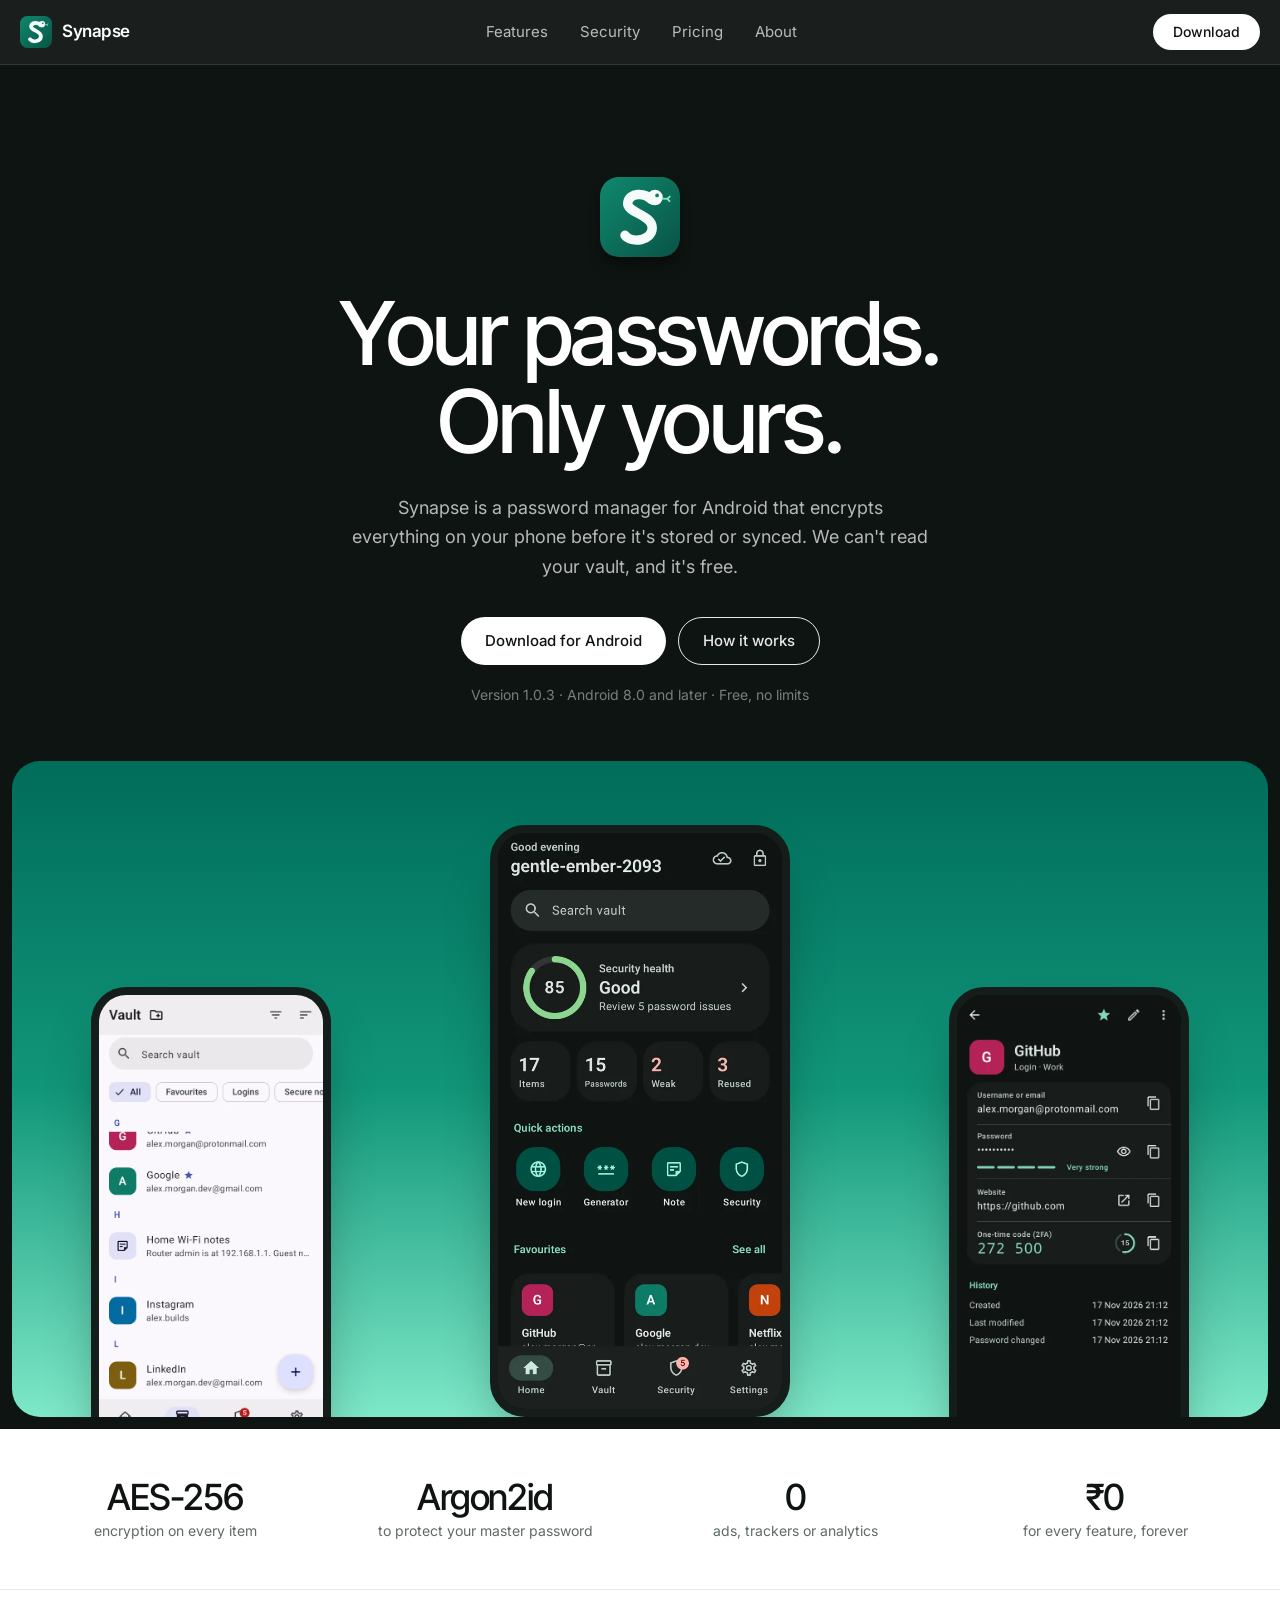
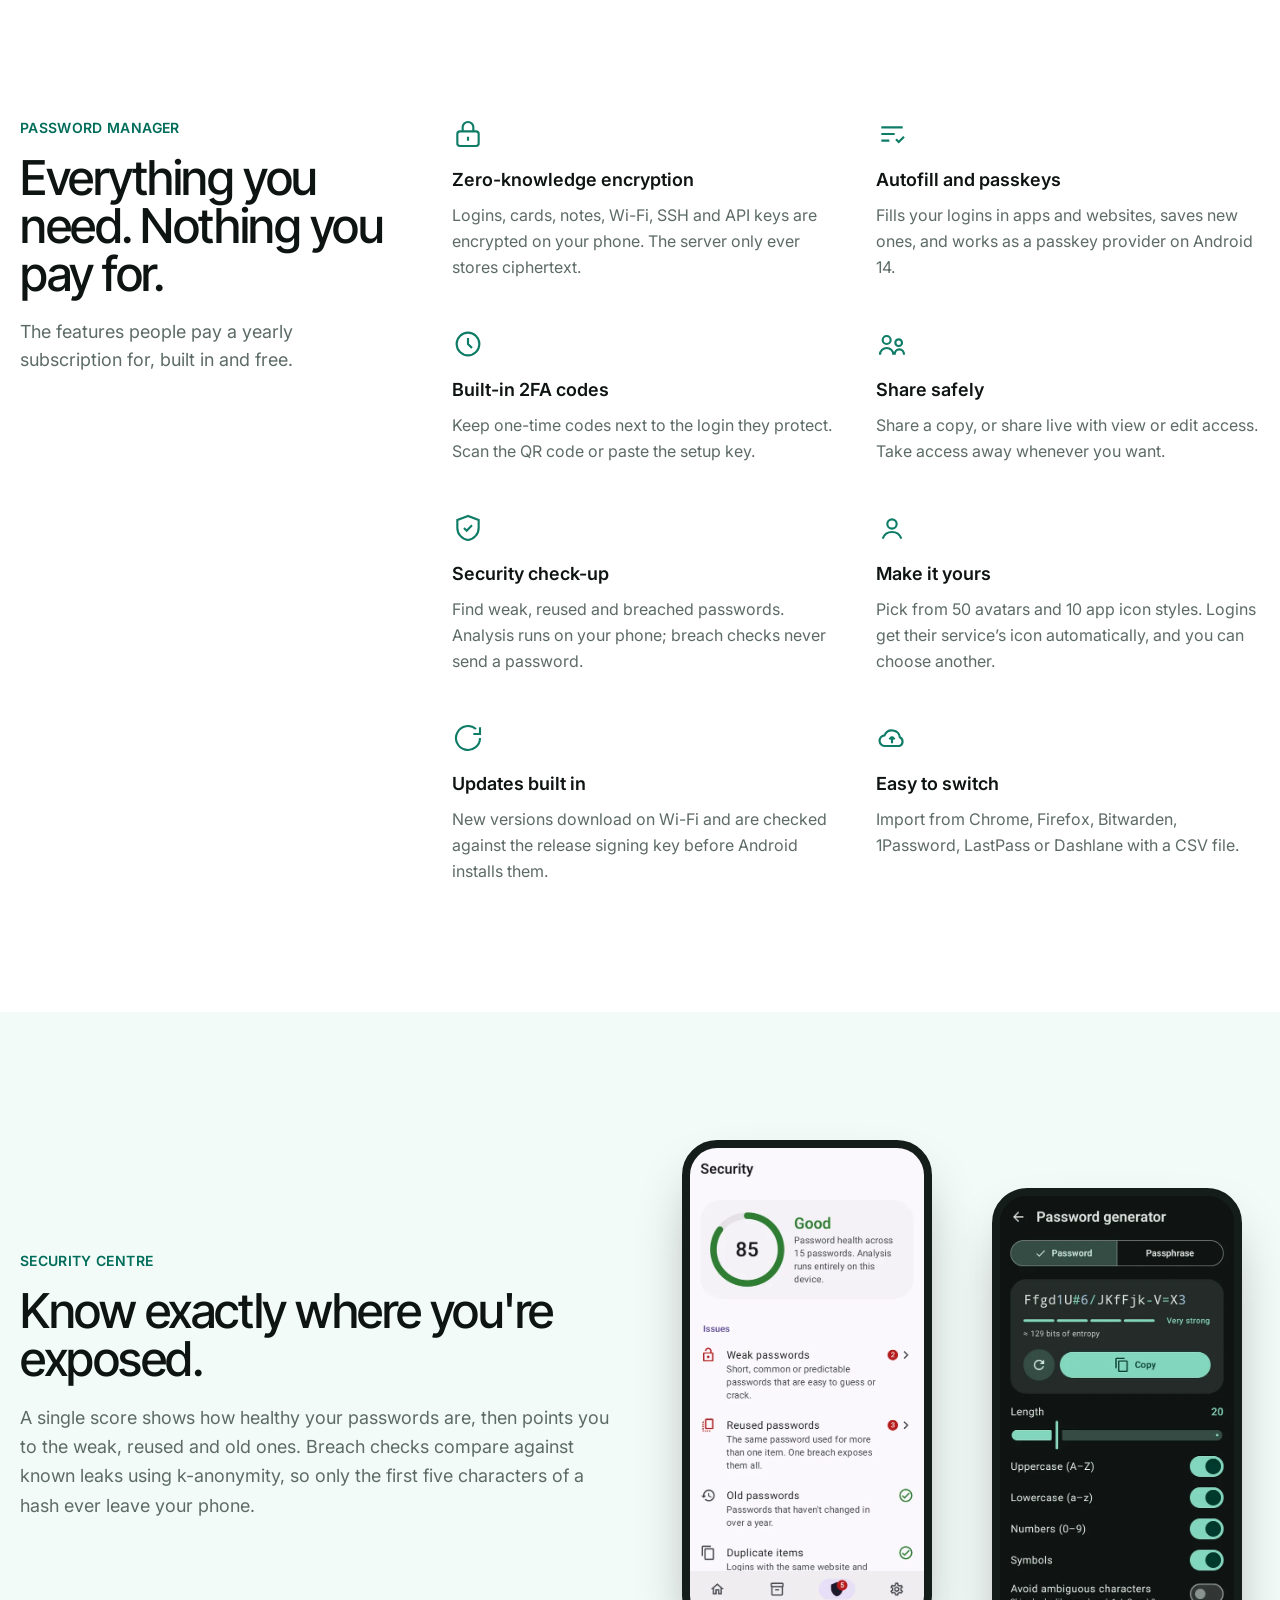
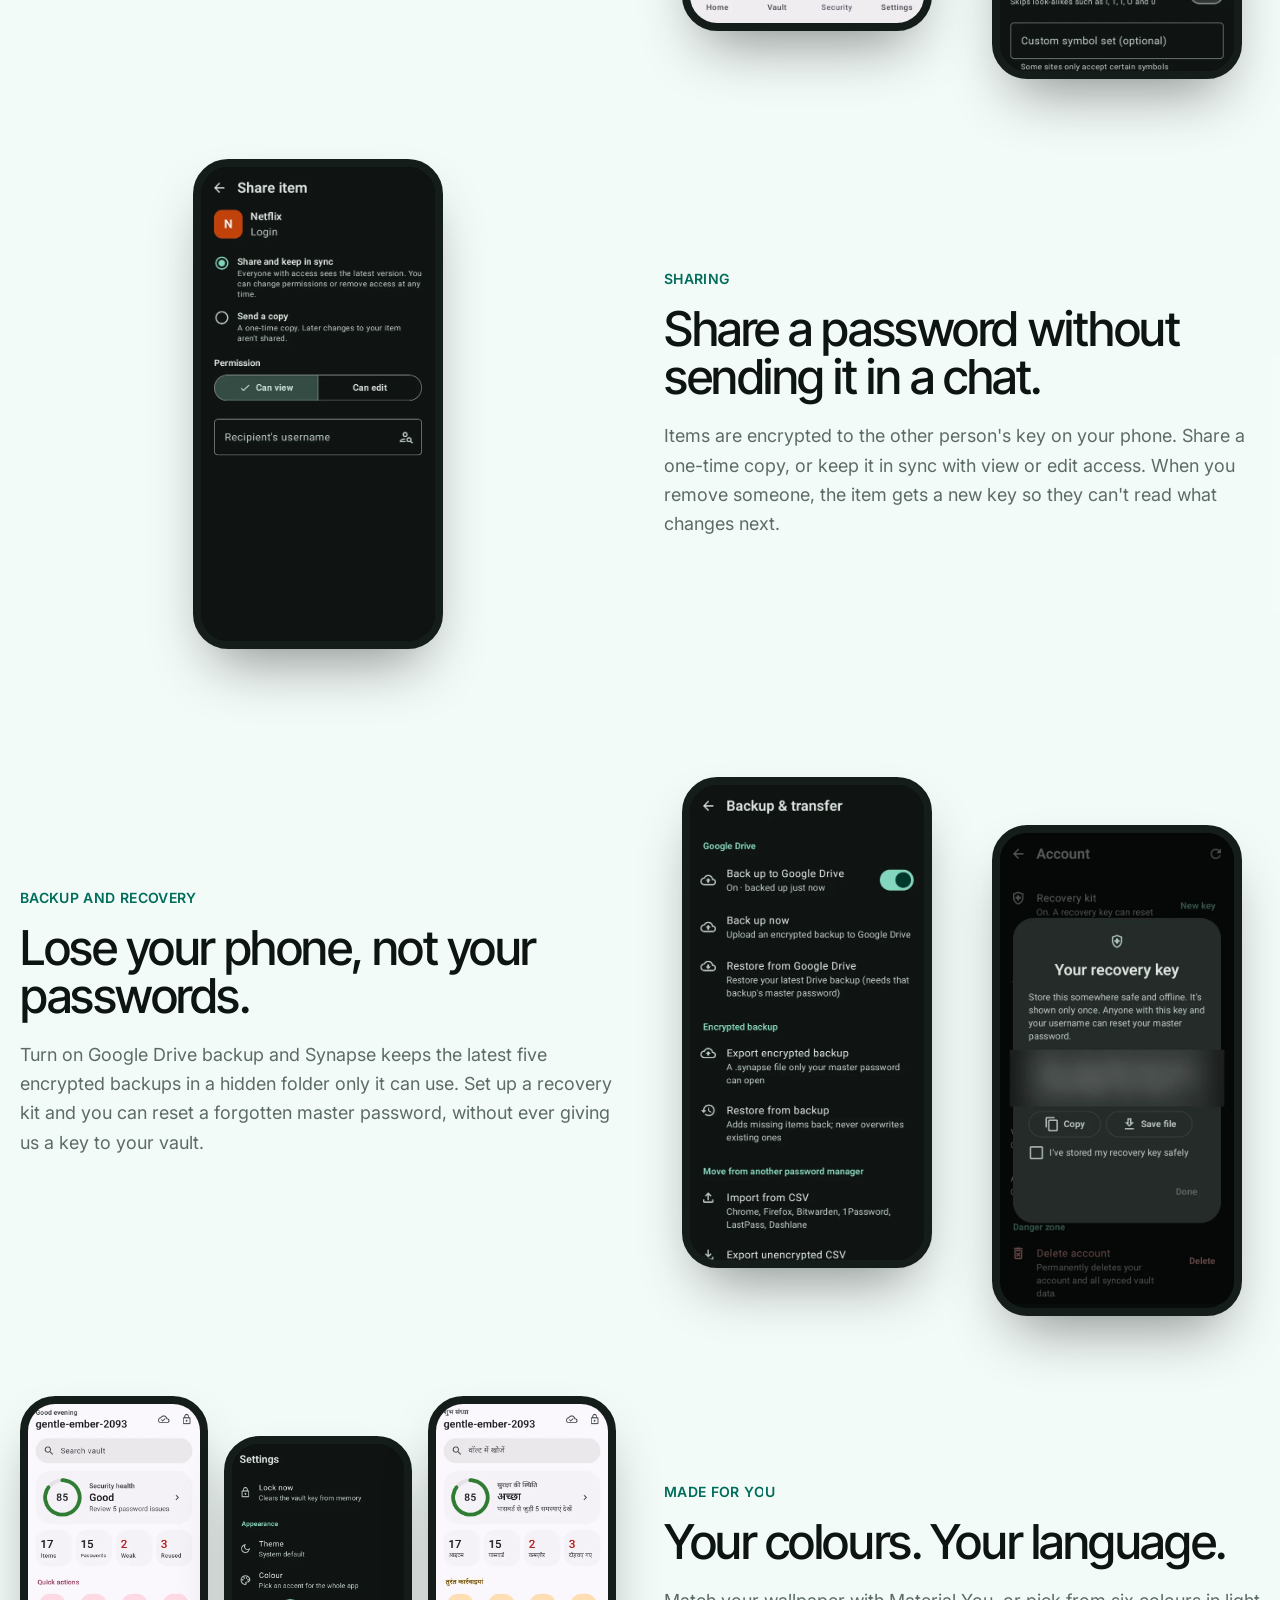
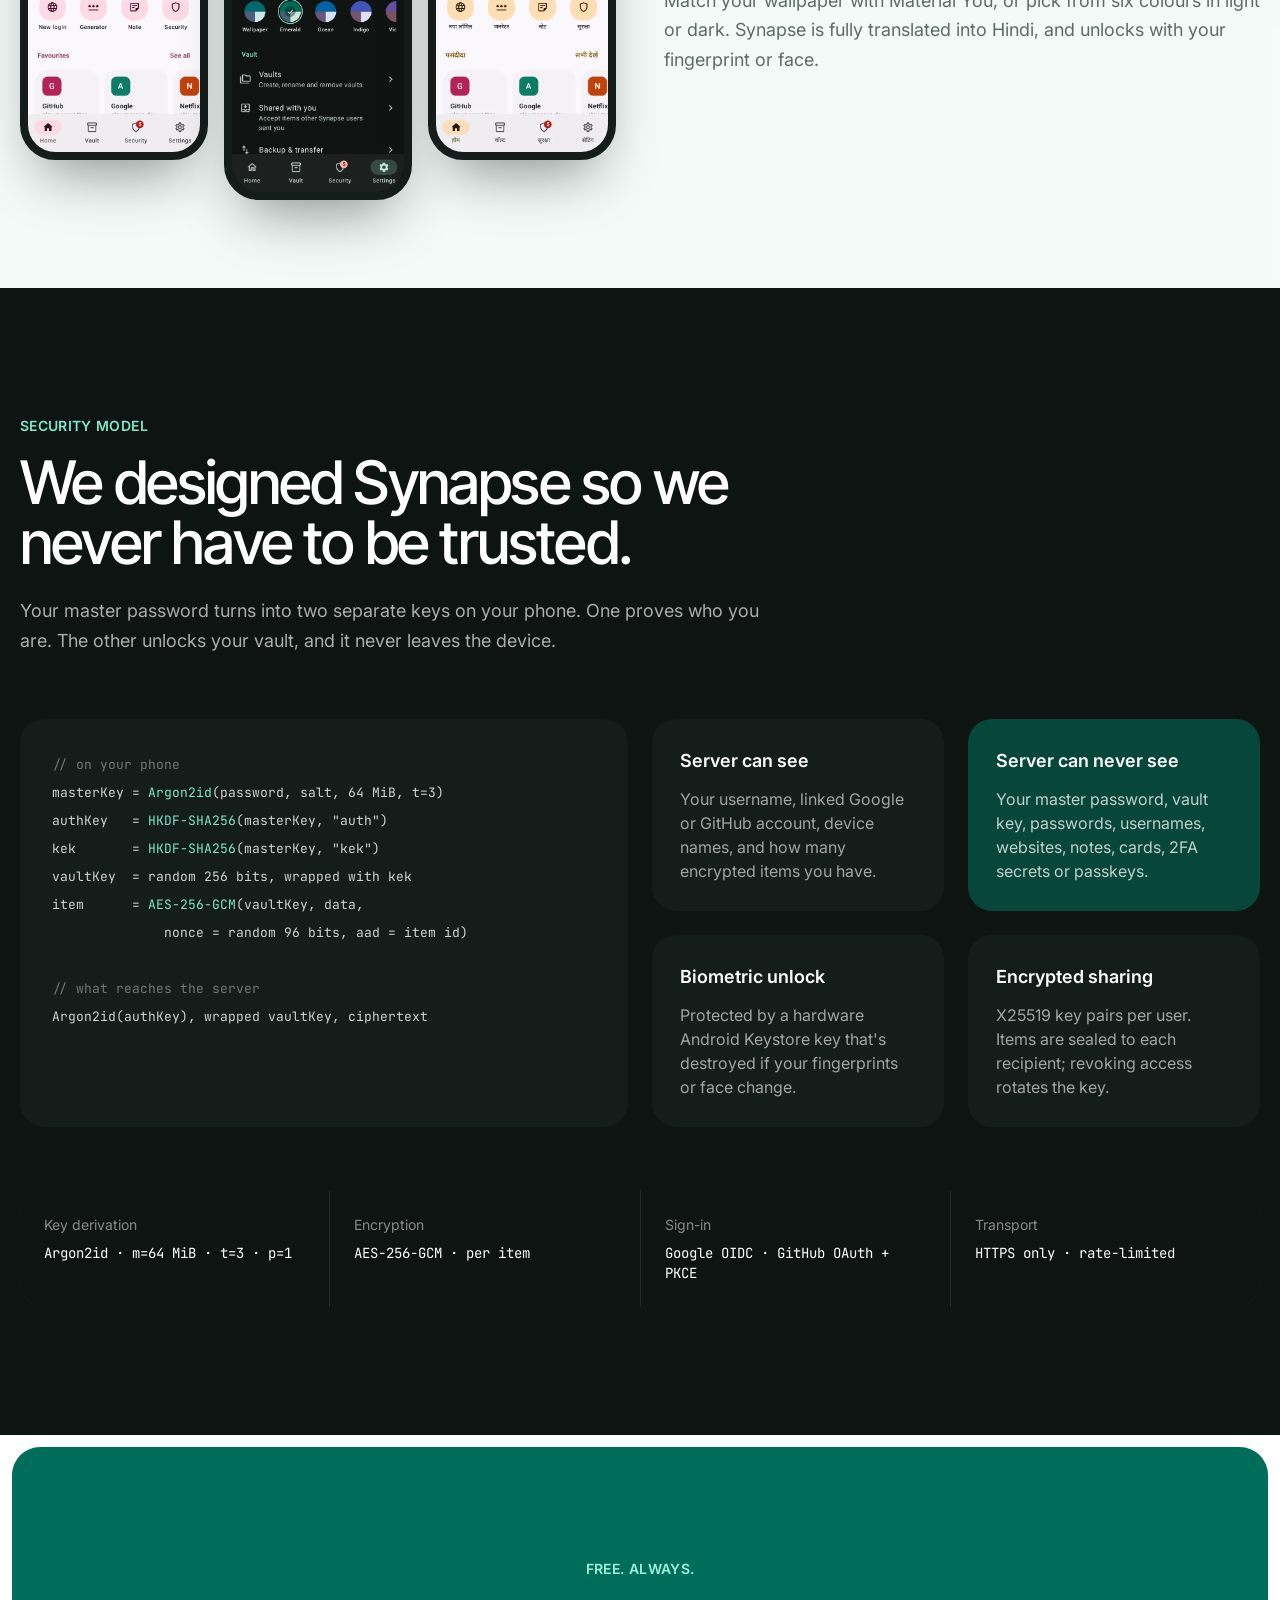
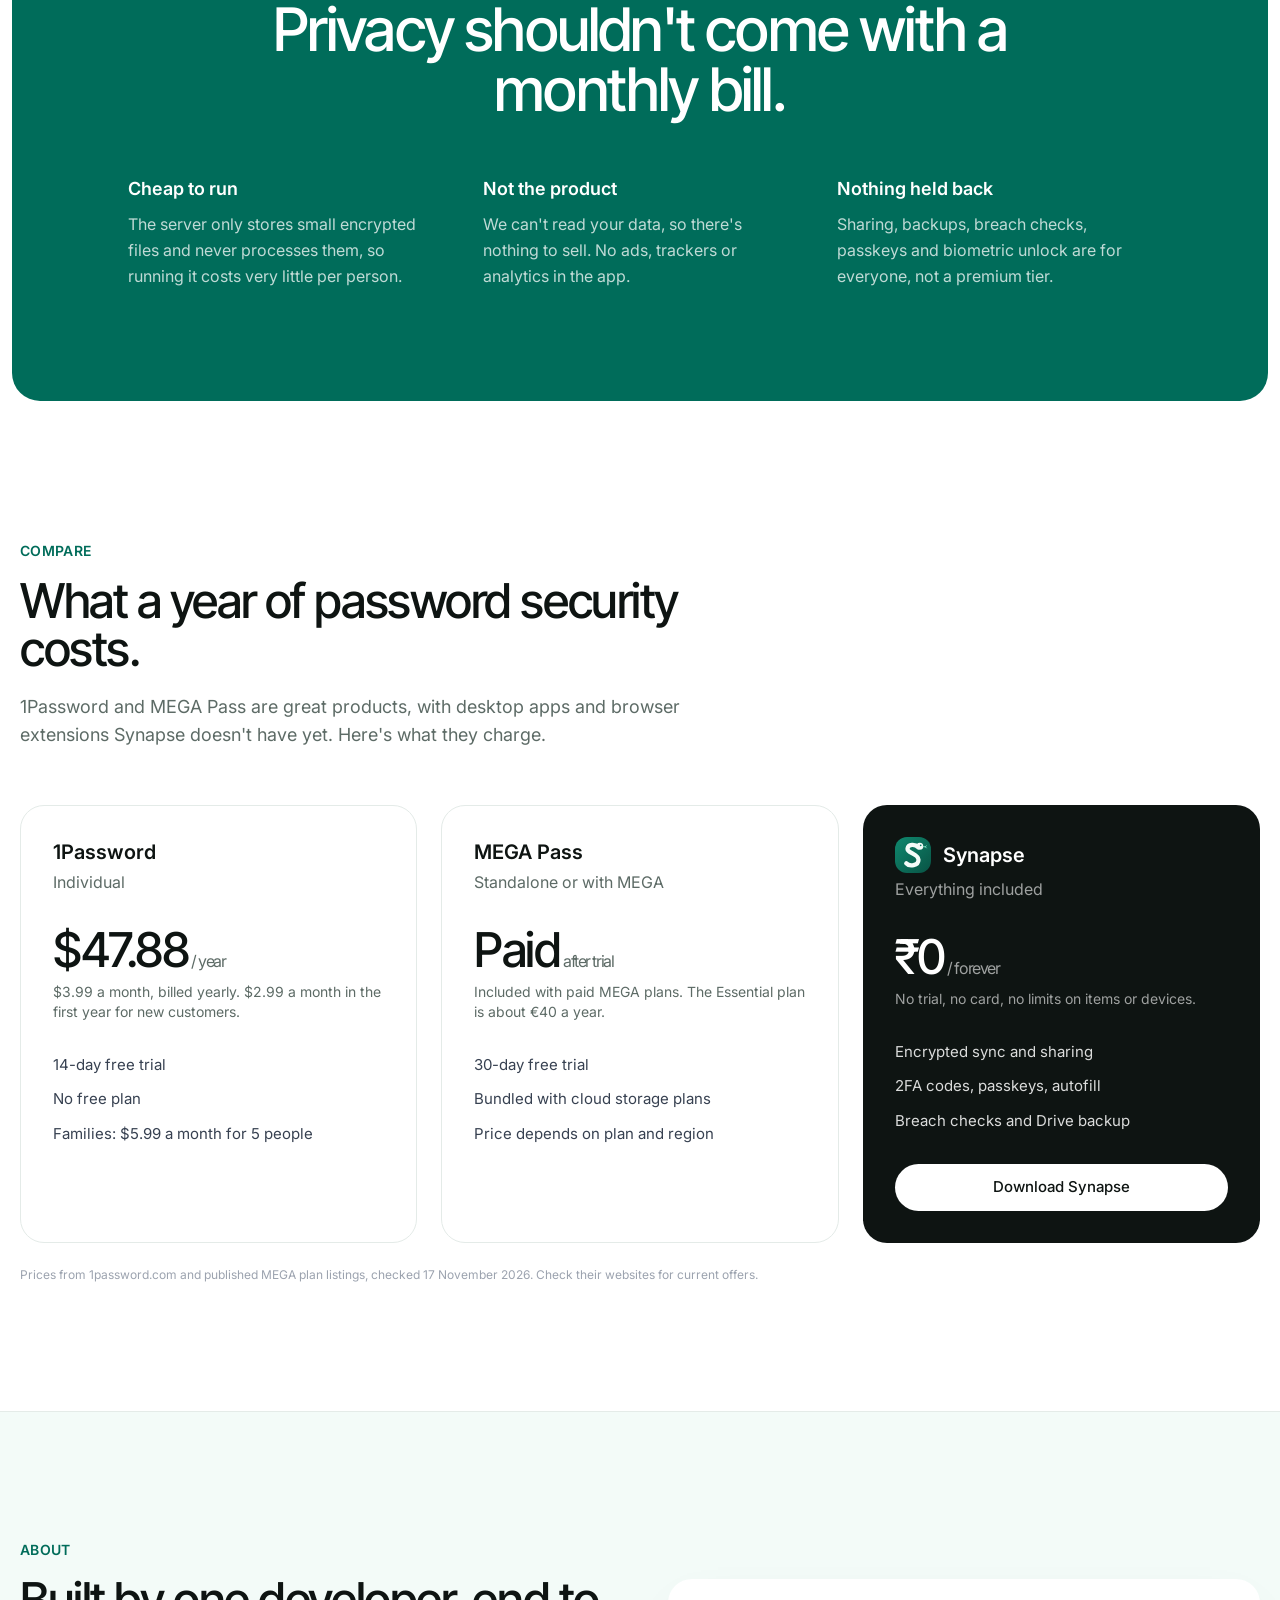
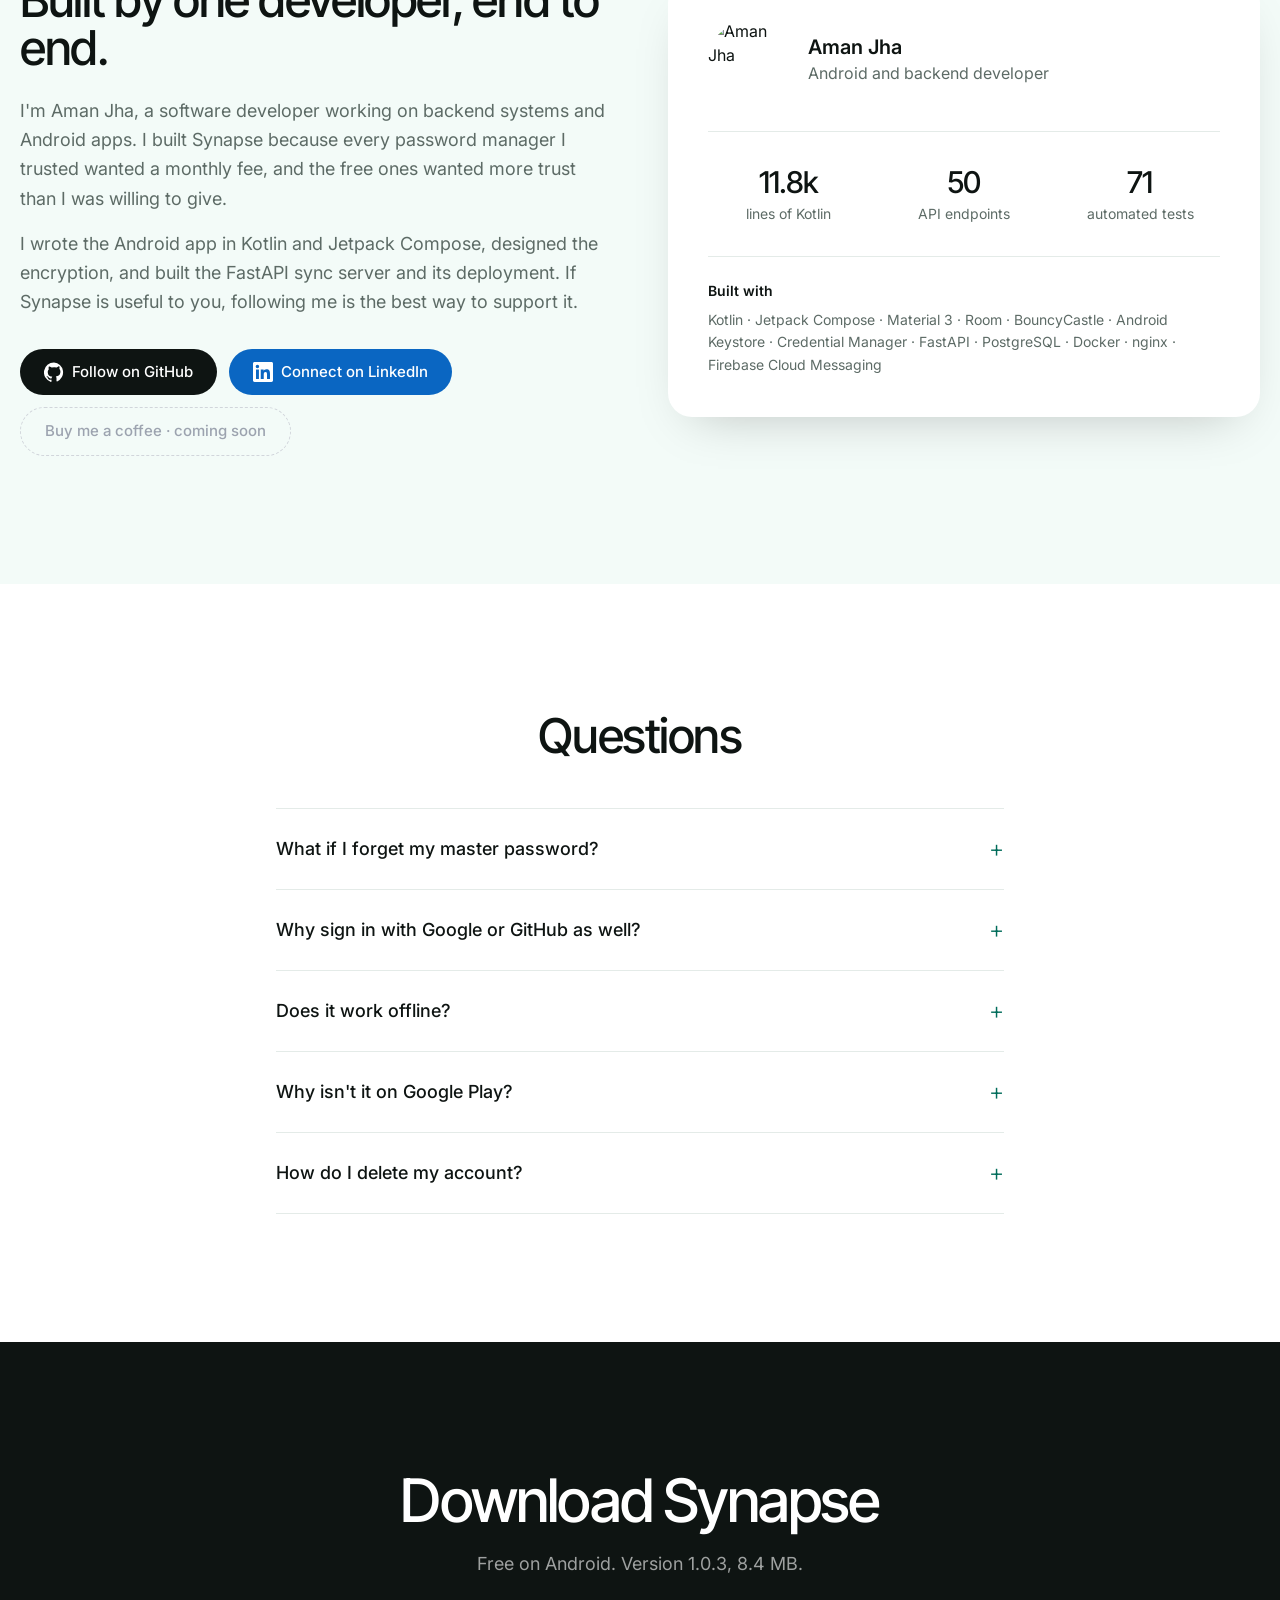
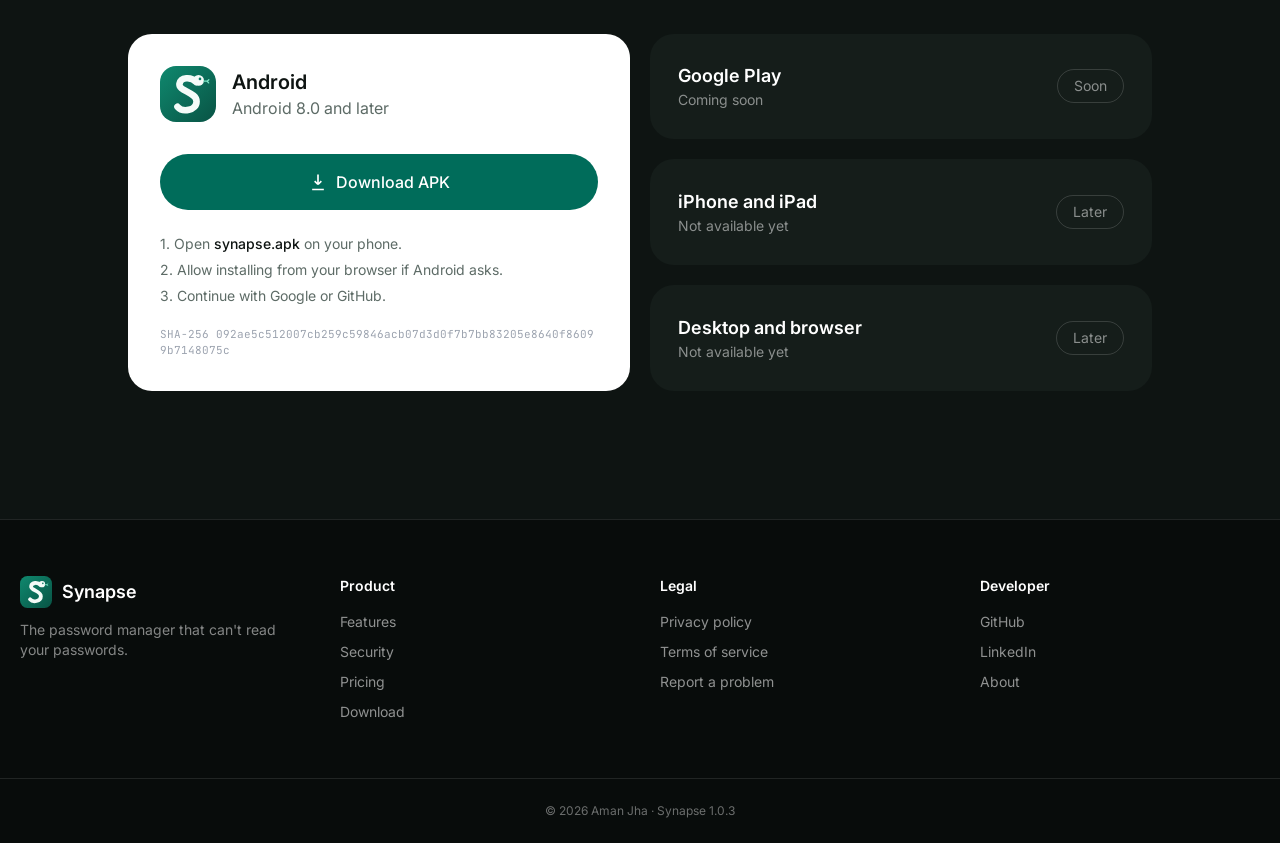
==== commit 6cc4f316: "1.0.3: download, new features, privacy policy for website icons and update checks" ====
--- a/index.html
+++ b/index.html
@@ -45,7 +45,7 @@
       <a href="https://github.com/anuragjh/synapse-app/releases/latest/download/synapse.apk" class="pill-light">Download for Android</a>
       <a href="#security" class="pill-outline text-white/90 hover:text-white">How it works</a>
     </div>
-    <p class="mt-5 text-sm text-white/45">Version 1.0.2 · Android 8.0 and later · Free, no limits</p>
+    <p class="mt-5 text-sm text-white/45">Version 1.0.3 · Android 8.0 and later · Free, no limits</p>
   </div>
   <div class="mx-auto max-w-[1400px] overflow-hidden rounded-[28px] bg-gradient-to-b from-brand-700 via-brand-500 to-brand-300 px-4 pt-12 sm:pt-16">
     <div class="flex items-end justify-center gap-4 sm:gap-8">
@@ -80,6 +80,8 @@
       <div><svg class="h-8 w-8 text-brand-600" fill="none" stroke="currentColor" stroke-width="1.6" viewBox="0 0 24 24"><circle cx="12" cy="12" r="8.5"/><path d="M12 7.5V12l3 3"/></svg><h3 class="mt-4 text-lg font-semibold">Built-in 2FA codes</h3><p class="mt-2 leading-relaxed text-muted">Keep one-time codes next to the login they protect. Scan the QR code or paste the setup key.</p></div>
       <div><svg class="h-8 w-8 text-brand-600" fill="none" stroke="currentColor" stroke-width="1.6" viewBox="0 0 24 24"><circle cx="8" cy="9" r="3"/><circle cx="17" cy="11" r="2.5"/><path d="M3 20c0-3 2.5-5 5-5s5 2 5 5M14 20c0-2 1.3-4 3.5-4S21 18 21 20"/></svg><h3 class="mt-4 text-lg font-semibold">Share safely</h3><p class="mt-2 leading-relaxed text-muted">Share a copy, or share live with view or edit access. Take access away whenever you want.</p></div>
       <div><svg class="h-8 w-8 text-brand-600" fill="none" stroke="currentColor" stroke-width="1.6" viewBox="0 0 24 24"><path d="M12 3 4 6v6c0 4.5 3.4 8.3 8 9 4.6-.7 8-4.5 8-9V6l-8-3Z"/><path d="m9 12 2 2 4-4"/></svg><h3 class="mt-4 text-lg font-semibold">Security check-up</h3><p class="mt-2 leading-relaxed text-muted">Find weak, reused and breached passwords. Analysis runs on your phone; breach checks never send a password.</p></div>
+      <div><svg class="h-8 w-8 text-brand-600" fill="none" stroke="currentColor" stroke-width="1.6" viewBox="0 0 24 24"><circle cx="12" cy="9" r="3.5"/><path d="M5 20c1.2-3.3 3.8-5 7-5s5.8 1.7 7 5"/></svg><h3 class="mt-4 text-lg font-semibold">Make it yours</h3><p class="mt-2 leading-relaxed text-muted">Pick from 50 avatars and 10 app icon styles. Logins get their service’s icon automatically, and you can choose another.</p></div>
+      <div><svg class="h-8 w-8 text-brand-600" fill="none" stroke="currentColor" stroke-width="1.6" viewBox="0 0 24 24"><path d="M21 12a9 9 0 1 1-3-6.7M21 4v5h-5"/></svg><h3 class="mt-4 text-lg font-semibold">Updates built in</h3><p class="mt-2 leading-relaxed text-muted">New versions download on Wi-Fi and are checked against the release signing key before Android installs them.</p></div>
       <div><svg class="h-8 w-8 text-brand-600" fill="none" stroke="currentColor" stroke-width="1.6" viewBox="0 0 24 24"><path d="M7 18a4 4 0 0 1-.6-8 6 6 0 0 1 11.5 1.5A3.5 3.5 0 0 1 17.5 18H7Z"/><path d="M12 11v5m0-5-2 2m2-2 2 2"/></svg><h3 class="mt-4 text-lg font-semibold">Easy to switch</h3><p class="mt-2 leading-relaxed text-muted">Import from Chrome, Firefox, Bitwarden, 1Password, LastPass or Dashlane with a CSV file.</p></div>
     </div>
   </div>
@@ -266,7 +268,7 @@
 <section id="download" class="bg-night-900 px-5 py-24 text-white sm:py-32">
   <div class="mx-auto max-w-5xl">
     <h2 class="h-display text-center text-4xl sm:text-6xl">Download Synapse</h2>
-    <p class="mt-5 text-center text-lg text-white/60">Free on Android. Version 1.0.2, 7.9 MB.</p>
+    <p class="mt-5 text-center text-lg text-white/60">Free on Android. Version 1.0.3, 8.4 MB.</p>
     <div class="mt-14 grid gap-5 md:grid-cols-2">
       <div class="rounded-3xl bg-white p-8 text-night-900">
         <div class="flex items-center gap-4"><img src="assets/icon.svg" alt="" class="h-14 w-14 rounded-2xl"><div><p class="text-xl font-semibold">Android</p><p class="text-muted">Android 8.0 and later</p></div></div>
@@ -274,7 +276,7 @@
           <svg class="h-5 w-5" viewBox="0 0 24 24" fill="none" stroke="currentColor" stroke-width="2"><path d="M12 3v12m0 0 4-4m-4 4-4-4M5 21h14"/></svg>Download APK
         </a>
         <ol class="mt-6 space-y-1.5 text-sm text-muted"><li>1. Open <span class="font-medium text-night-900">synapse.apk</span> on your phone.</li><li>2. Allow installing from your browser if Android asks.</li><li>3. Continue with Google or GitHub.</li></ol>
-        <p class="mt-5 break-all font-mono text-[11px] text-gray-400">SHA-256 b0761547991d44862ef477dd44a6effe60cd5eda7e6d711899b8975cae072145</p>
+        <p class="mt-5 break-all font-mono text-[11px] text-gray-400">SHA-256 092ae5c512007cb259c59846acb07d3d0f7b7bb83205e8640f86099b7148075c</p>
       </div>
       <div class="grid gap-5">
         <div class="flex items-center justify-between rounded-3xl bg-night-800 p-7"><div><p class="text-lg font-semibold">Google Play</p><p class="text-sm text-white/50">Coming soon</p></div><span class="rounded-full border border-white/15 px-4 py-1.5 text-sm text-white/50">Soon</span></div>
@@ -297,7 +299,7 @@
     <div><p class="text-sm font-semibold">Legal</p><ul class="mt-4 space-y-2.5 text-sm text-white/55"><li><a href="privacy.html" class="hover:text-white">Privacy policy</a></li><li><a href="terms.html" class="hover:text-white">Terms of service</a></li><li><a href="https://github.com/anuragjh/synapse-app/issues" class="hover:text-white">Report a problem</a></li></ul></div>
     <div><p class="text-sm font-semibold">Developer</p><ul class="mt-4 space-y-2.5 text-sm text-white/55"><li><a href="https://github.com/anuragjh" class="hover:text-white">GitHub</a></li><li><a href="https://www.linkedin.com/in/aman-jha-393468318/" class="hover:text-white">LinkedIn</a></li><li><a href="./#about" class="hover:text-white">About</a></li></ul></div>
   </div>
-  <div class="border-t border-white/10 py-6 text-center text-xs text-white/40">© 2026 Aman Jha · Synapse 1.0.2</div>
+  <div class="border-t border-white/10 py-6 text-center text-xs text-white/40">© 2026 Aman Jha · Synapse 1.0.3</div>
 </footer>
 </body>
 </html>
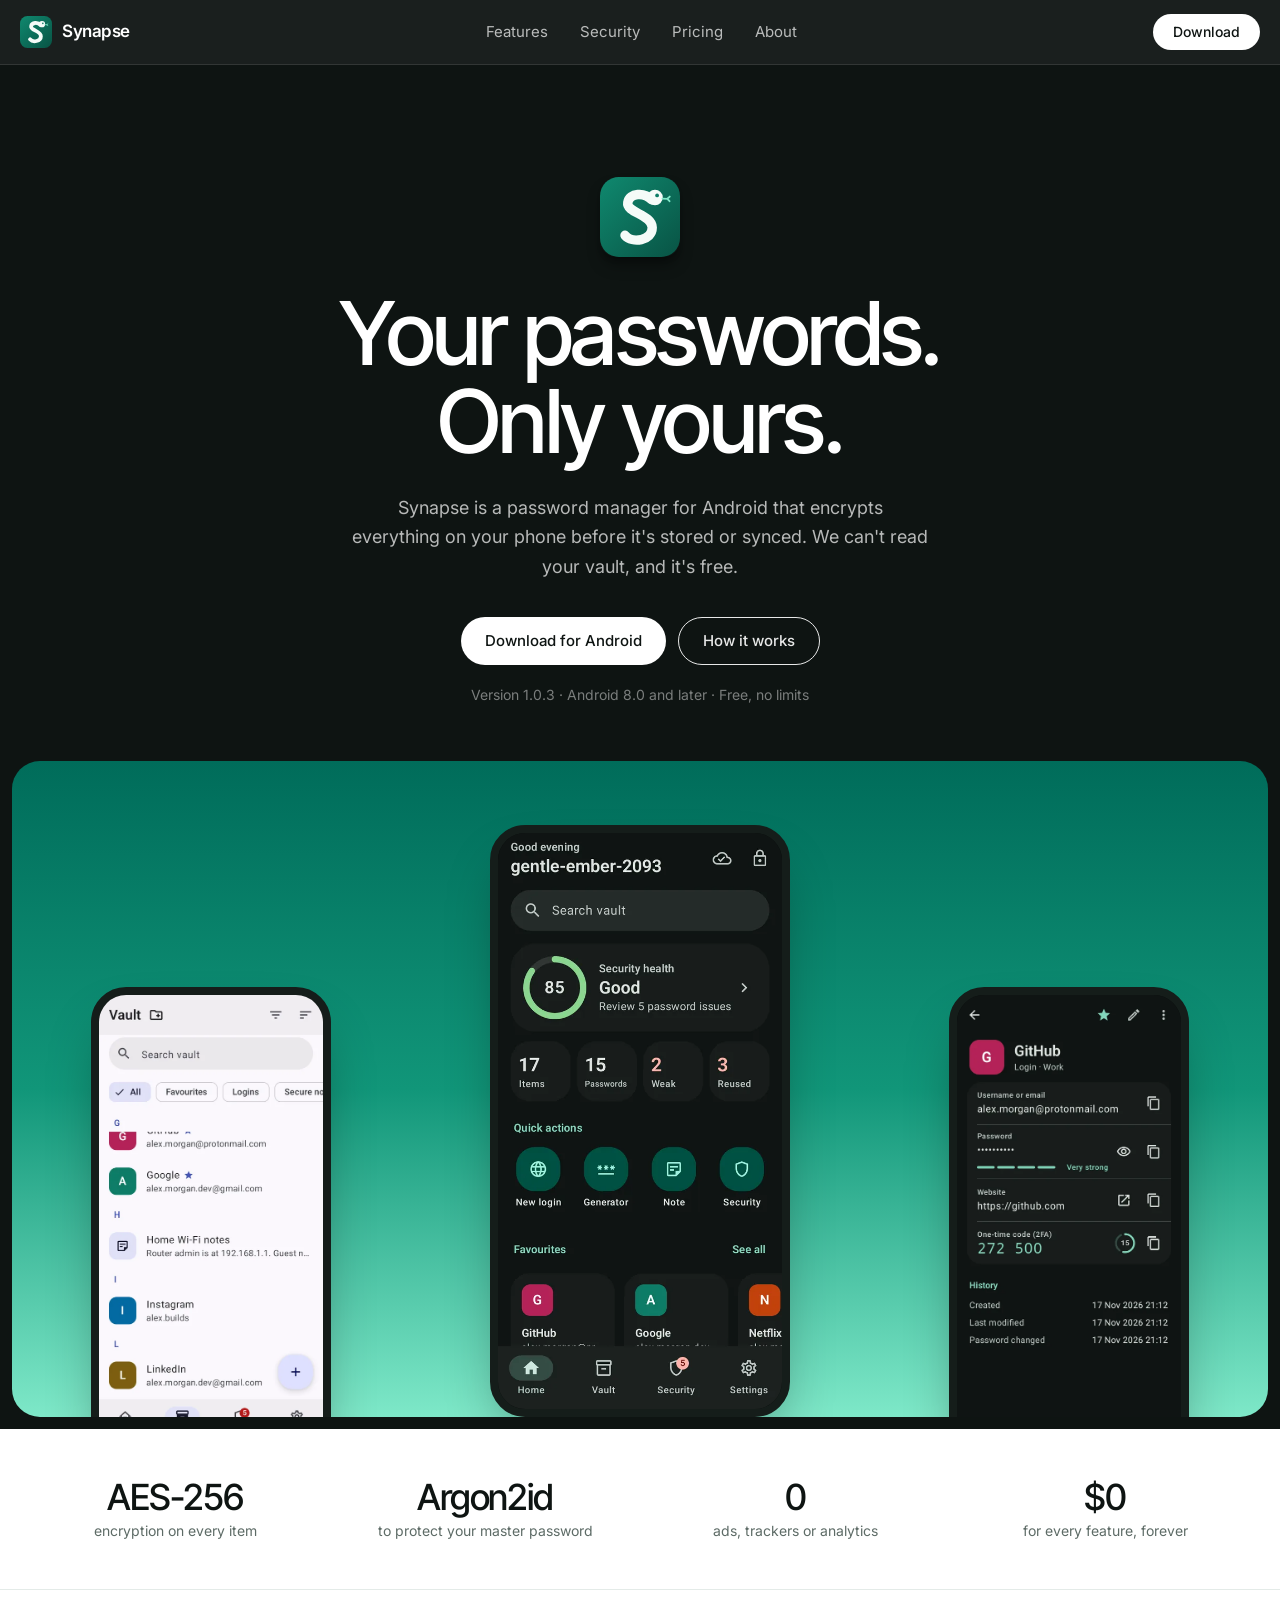
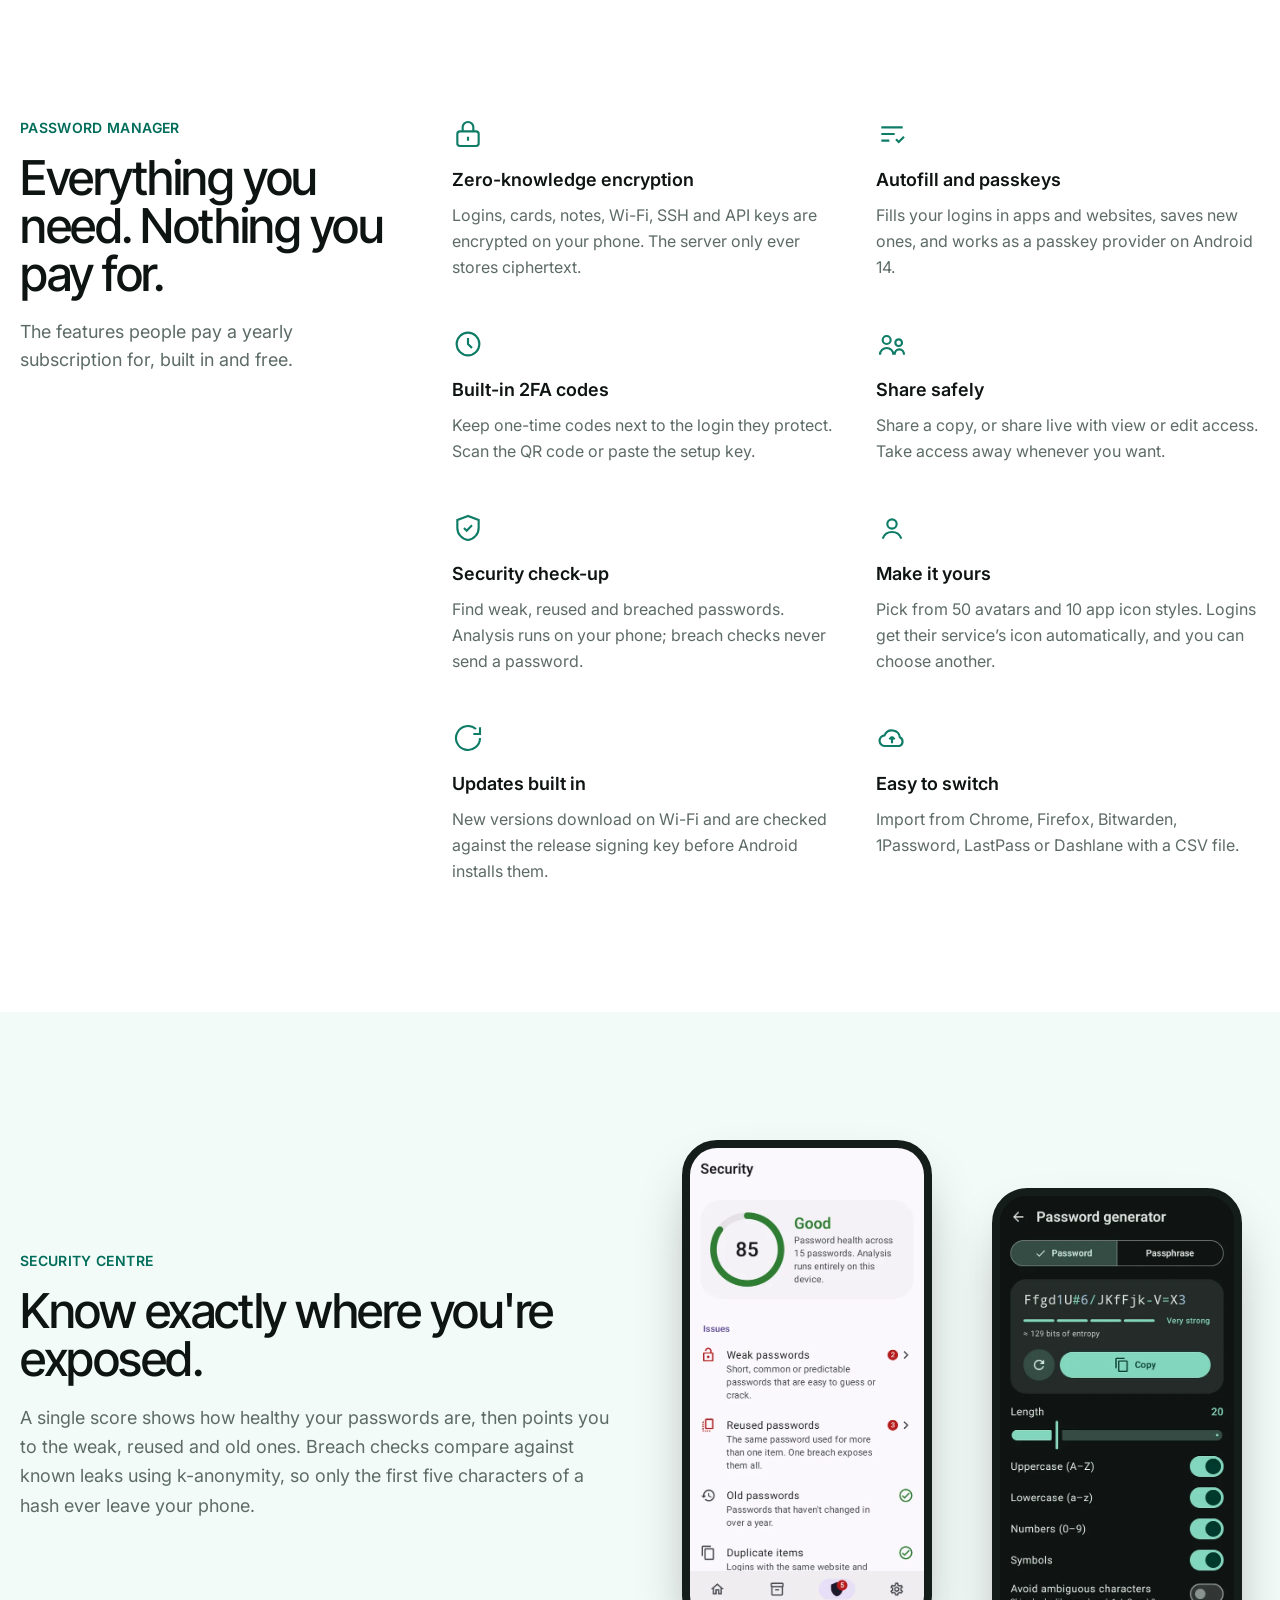
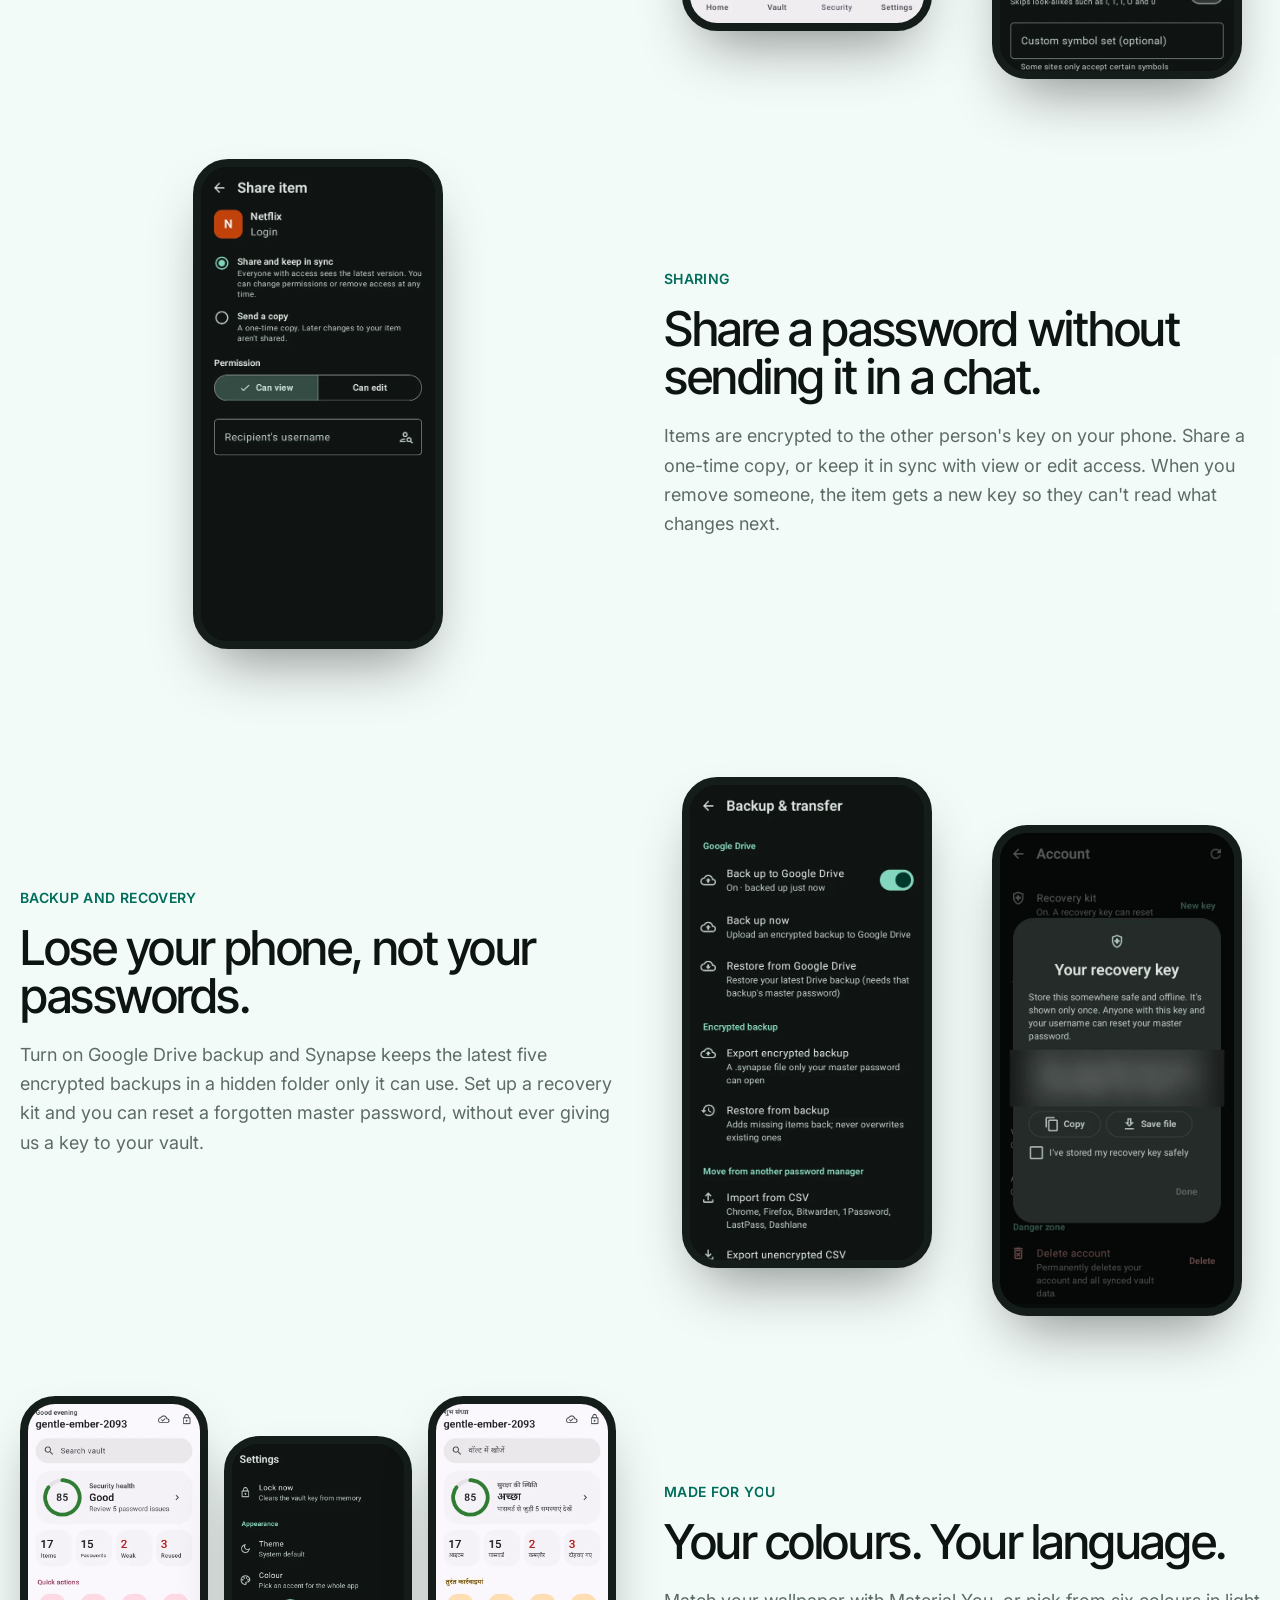
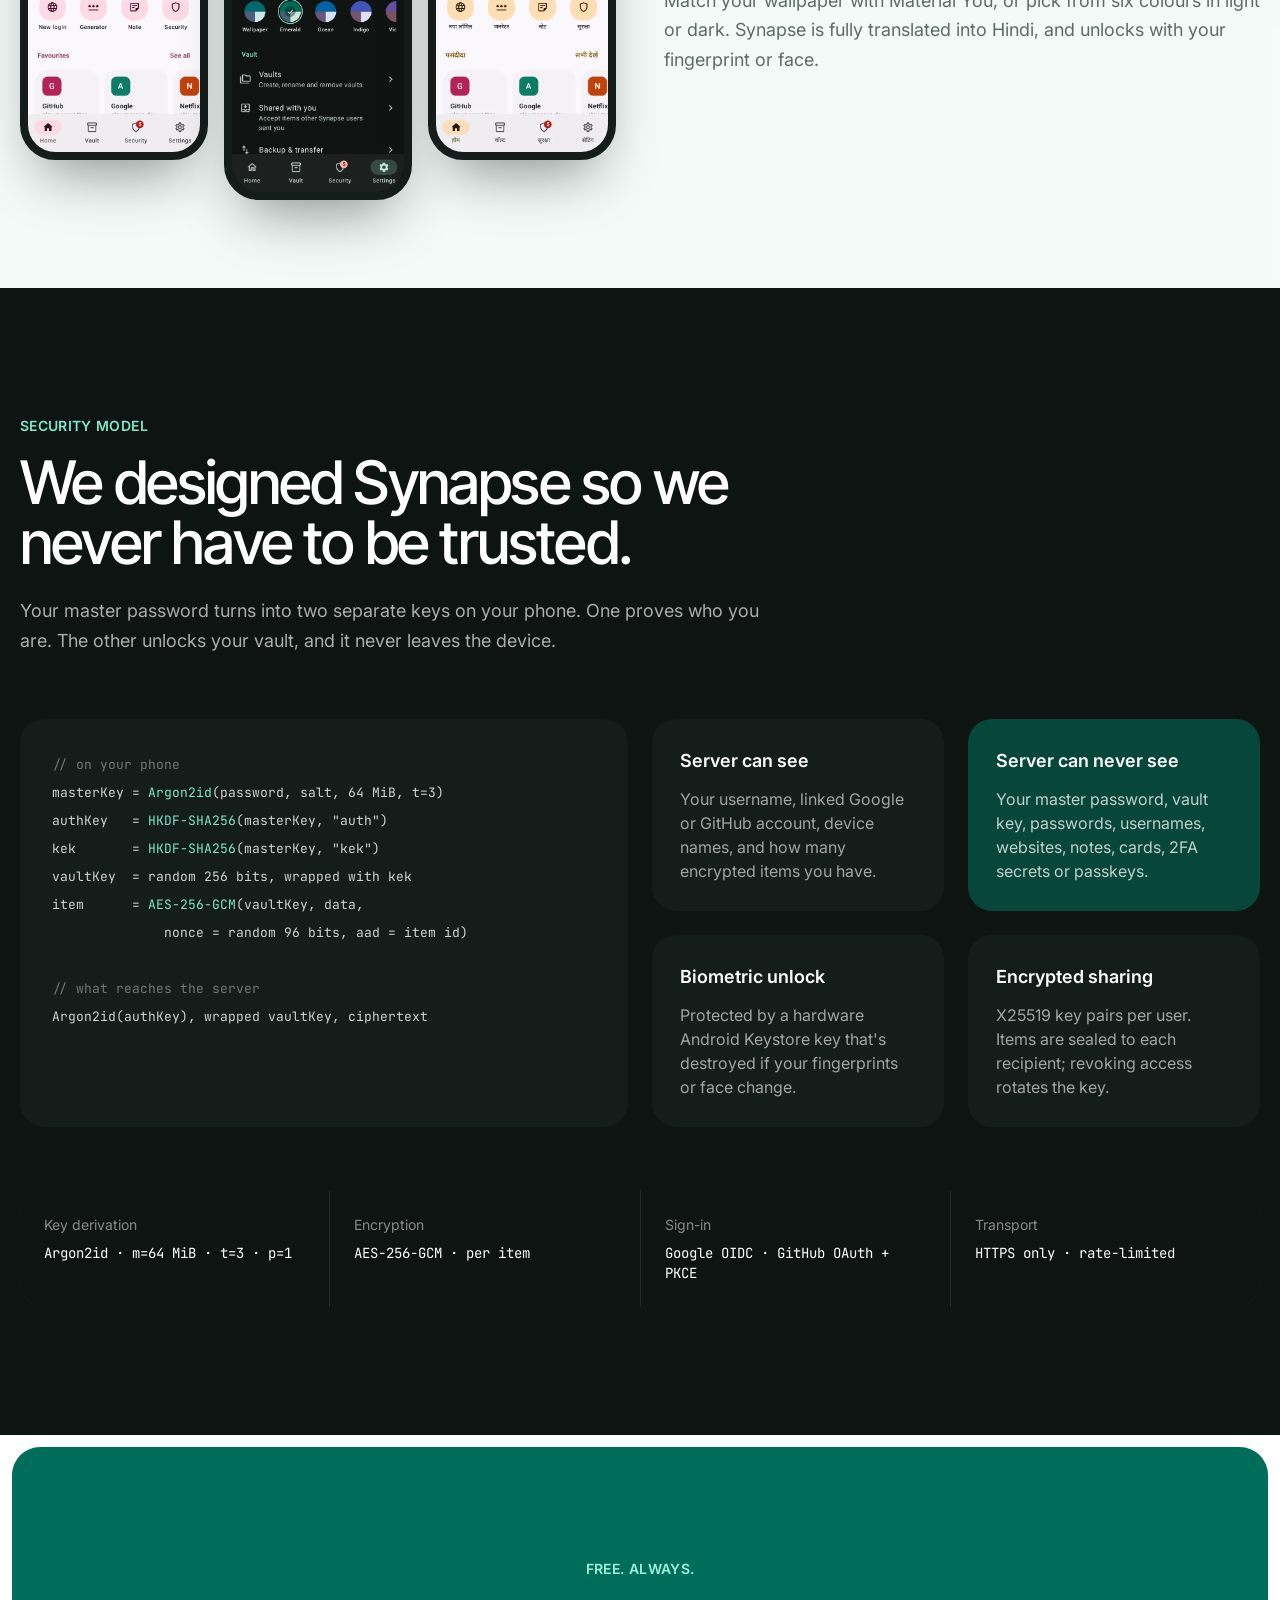
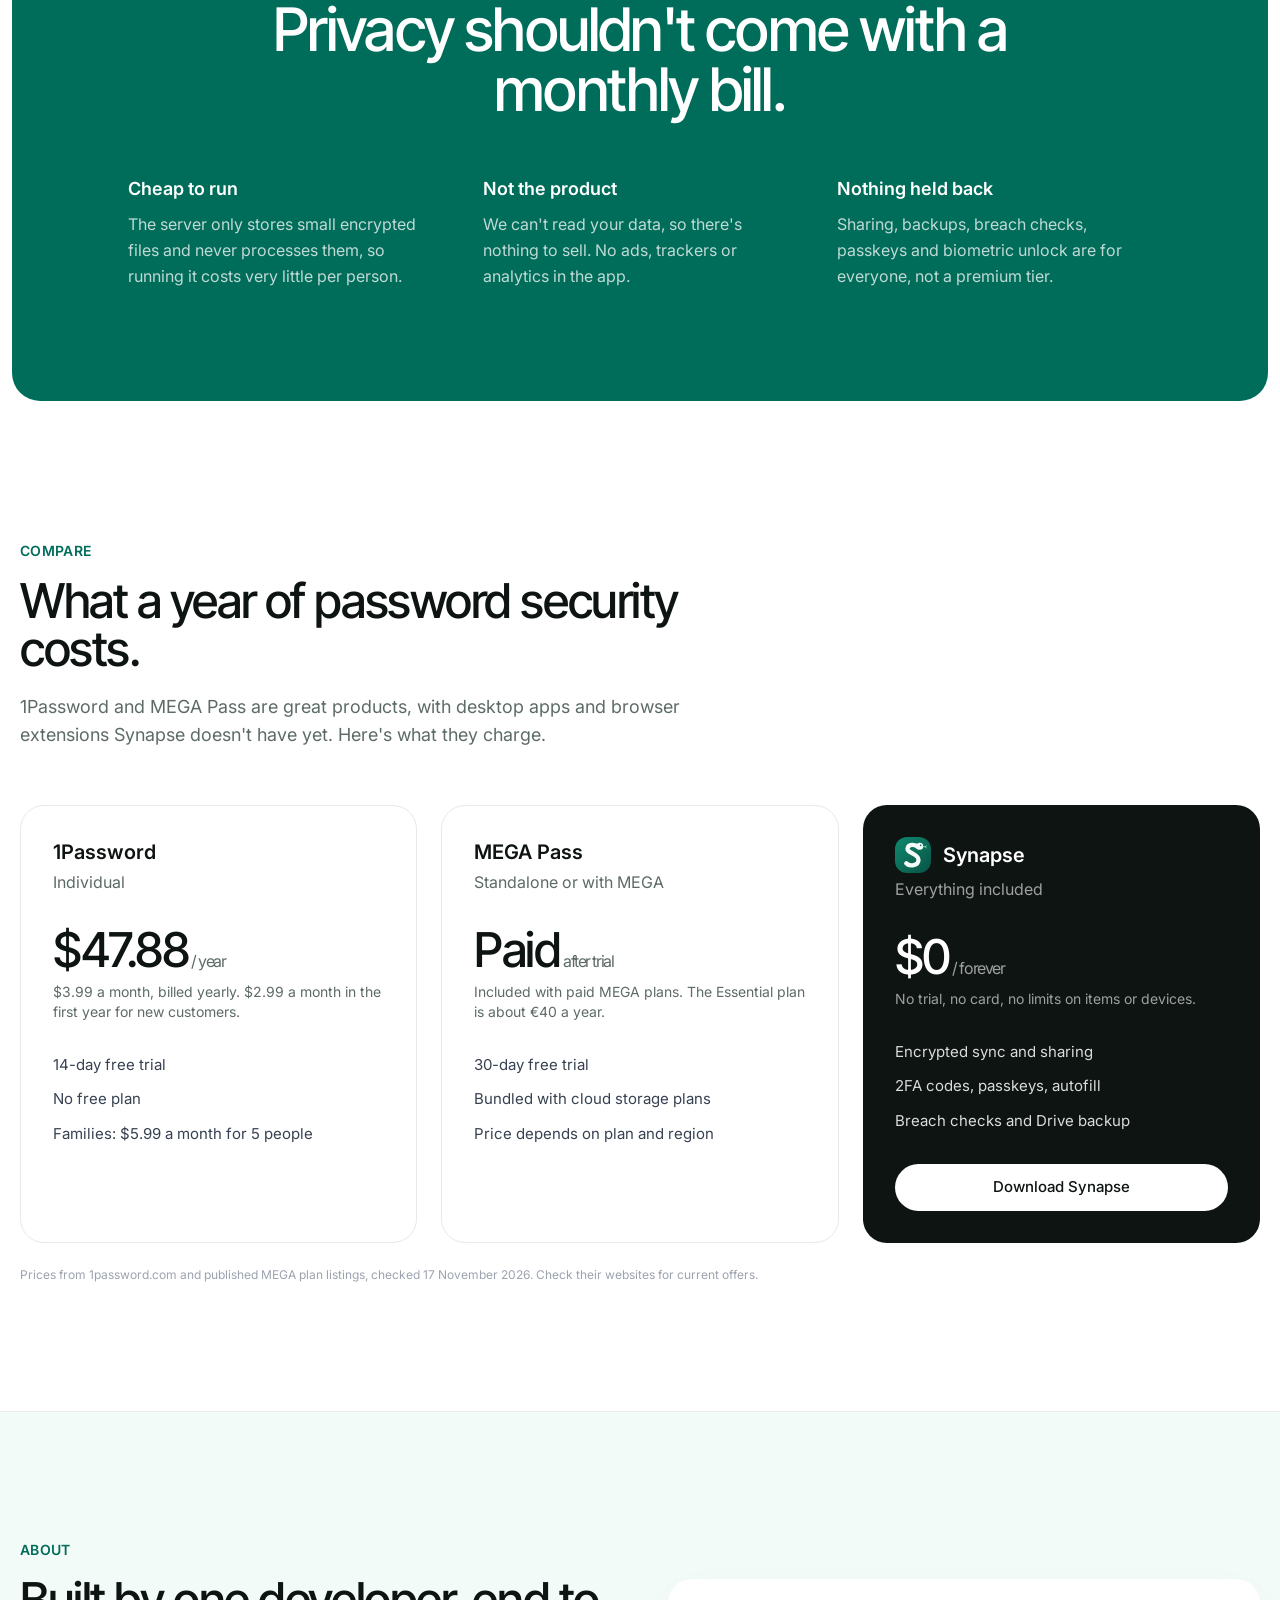
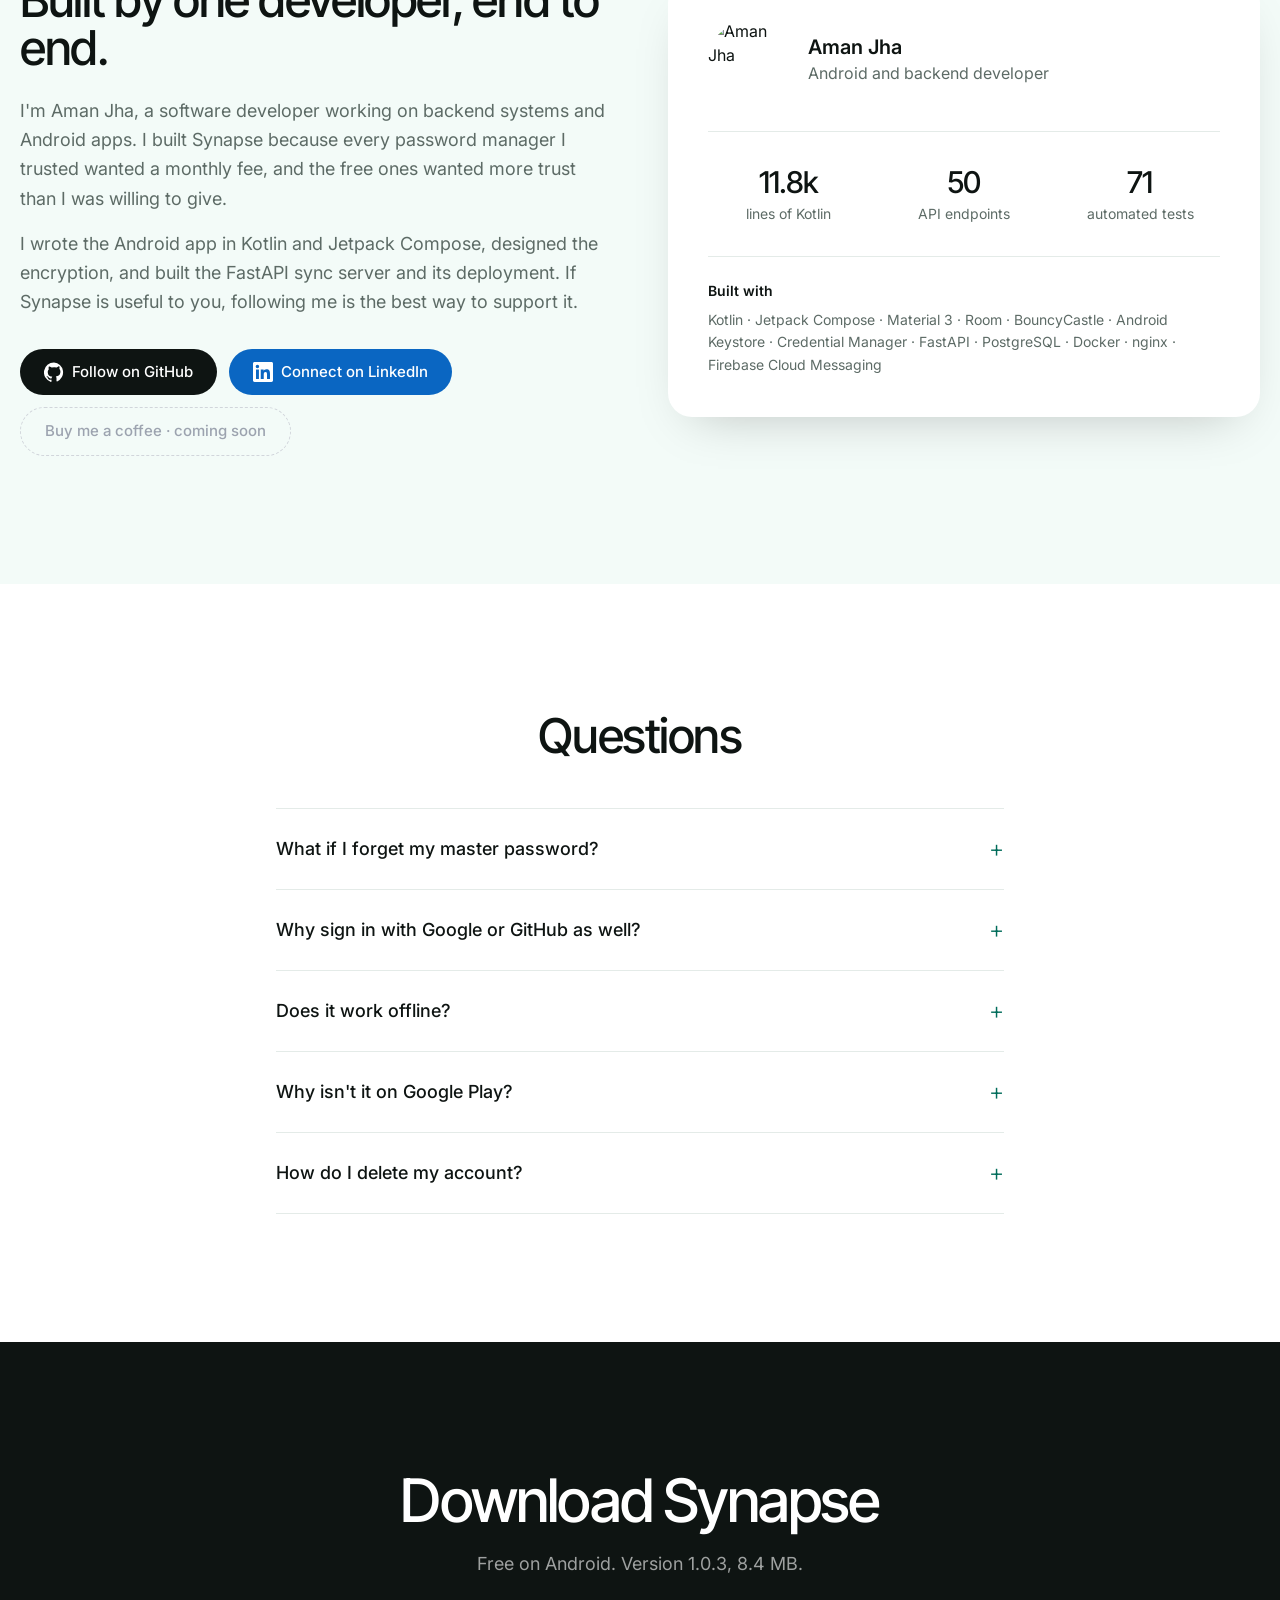
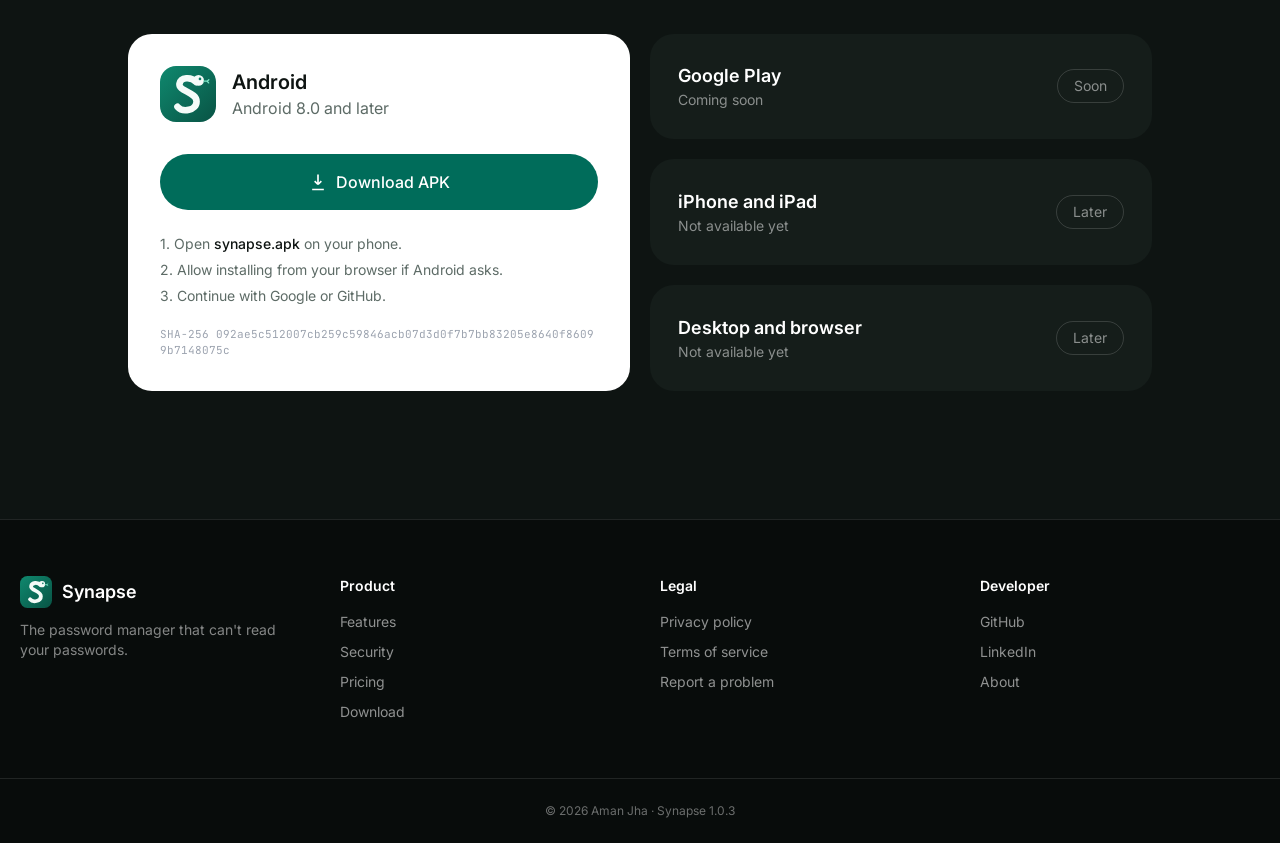
==== commit db868269: "Show prices in dollars" ====
--- a/index.html
+++ b/index.html
@@ -62,7 +62,7 @@
     <div><p class="h-display text-4xl">AES-256</p><p class="mt-1 text-sm text-muted">encryption on every item</p></div>
     <div><p class="h-display text-4xl">Argon2id</p><p class="mt-1 text-sm text-muted">to protect your master password</p></div>
     <div><p class="h-display text-4xl">0</p><p class="mt-1 text-sm text-muted">ads, trackers or analytics</p></div>
-    <div><p class="h-display text-4xl">₹0</p><p class="mt-1 text-sm text-muted">for every feature, forever</p></div>
+    <div><p class="h-display text-4xl">$0</p><p class="mt-1 text-sm text-muted">for every feature, forever</p></div>
   </div>
 </section>
 
@@ -209,7 +209,7 @@
     </div>
     <div class="rounded-3xl bg-night-900 p-8 text-white">
       <div class="flex items-center gap-3"><img src="assets/icon.svg" alt="" class="h-9 w-9 rounded-xl"><h3 class="text-xl font-semibold">Synapse</h3></div><p class="mt-1 text-white/60">Everything included</p>
-      <p class="h-display mt-8 text-5xl">₹0<span class="font-sans text-base font-normal text-white/60"> / forever</span></p>
+      <p class="h-display mt-8 text-5xl">$0<span class="font-sans text-base font-normal text-white/60"> / forever</span></p>
       <p class="mt-2 text-sm text-white/60">No trial, no card, no limits on items or devices.</p>
       <ul class="mt-8 space-y-3 text-[15px] text-white/85"><li>Encrypted sync and sharing</li><li>2FA codes, passkeys, autofill</li><li>Breach checks and Drive backup</li></ul>
       <a href="#download" class="pill-light mt-8 w-full">Download Synapse</a>
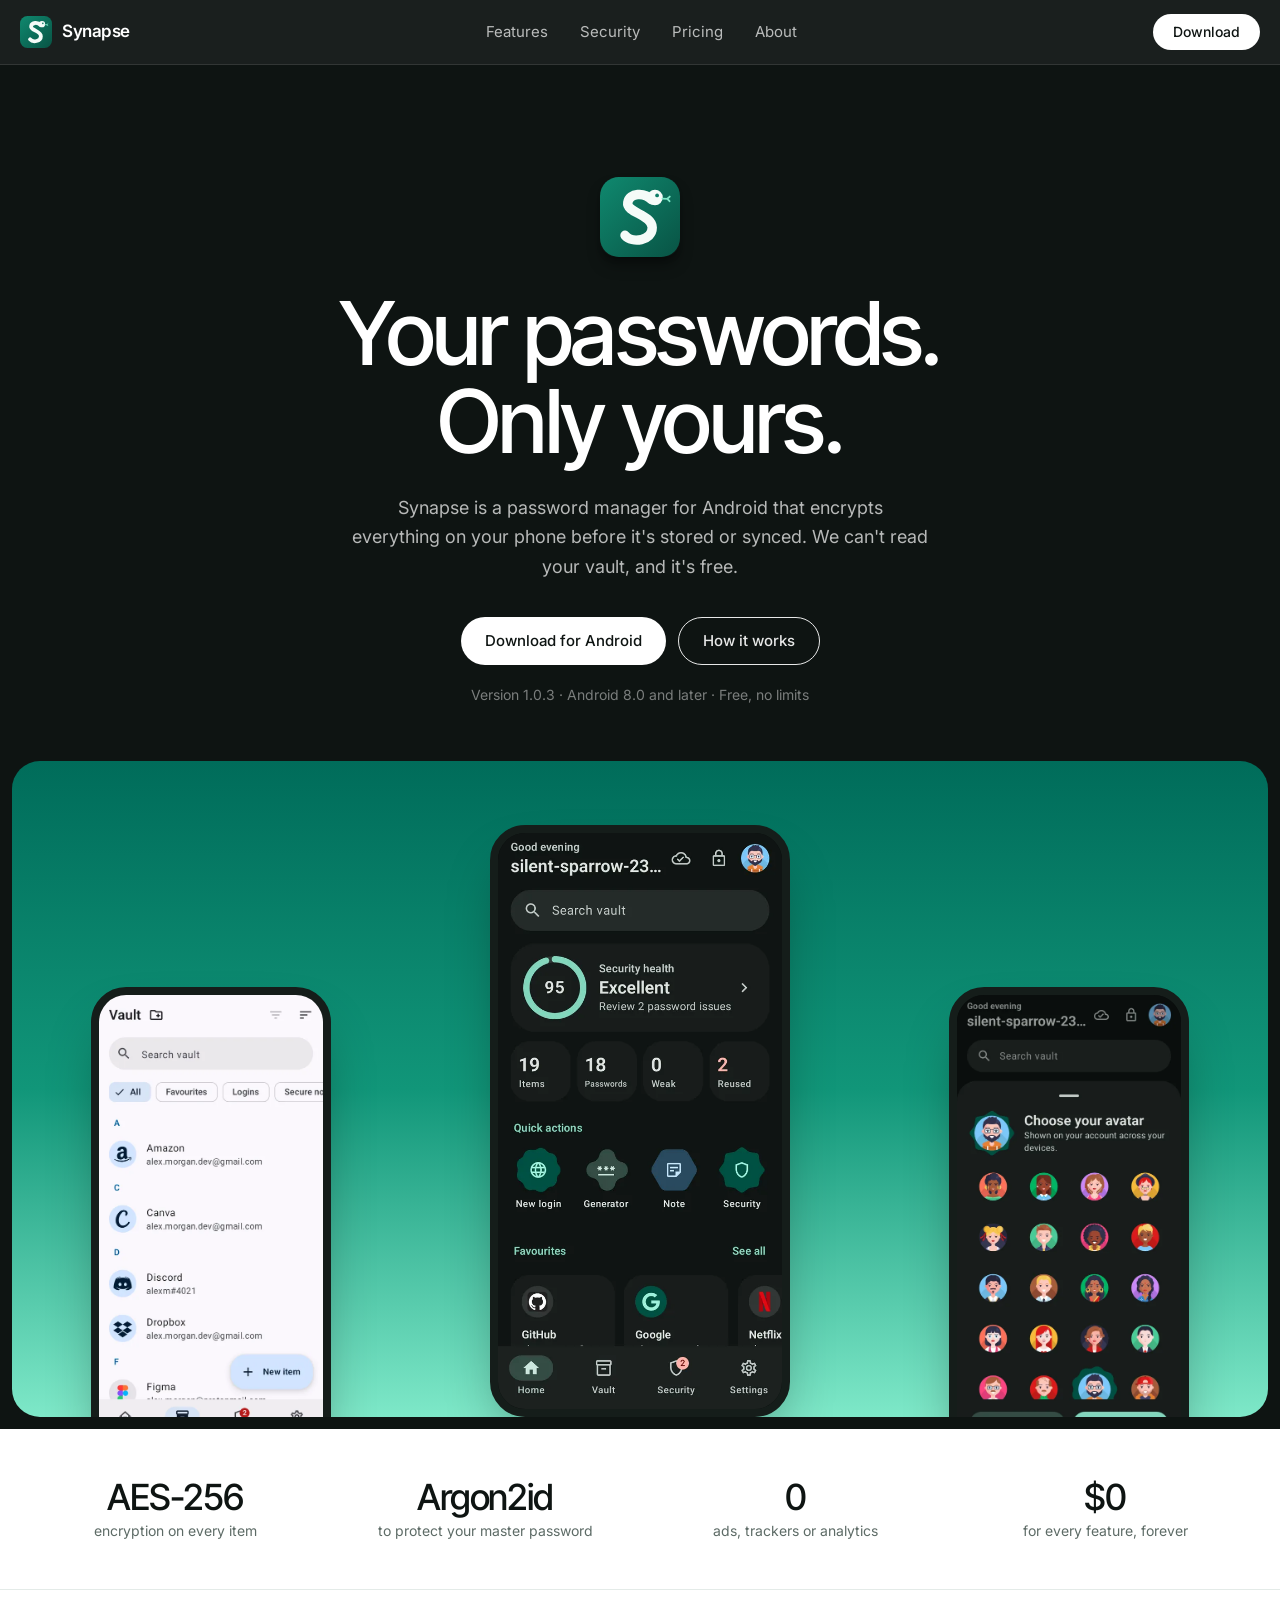
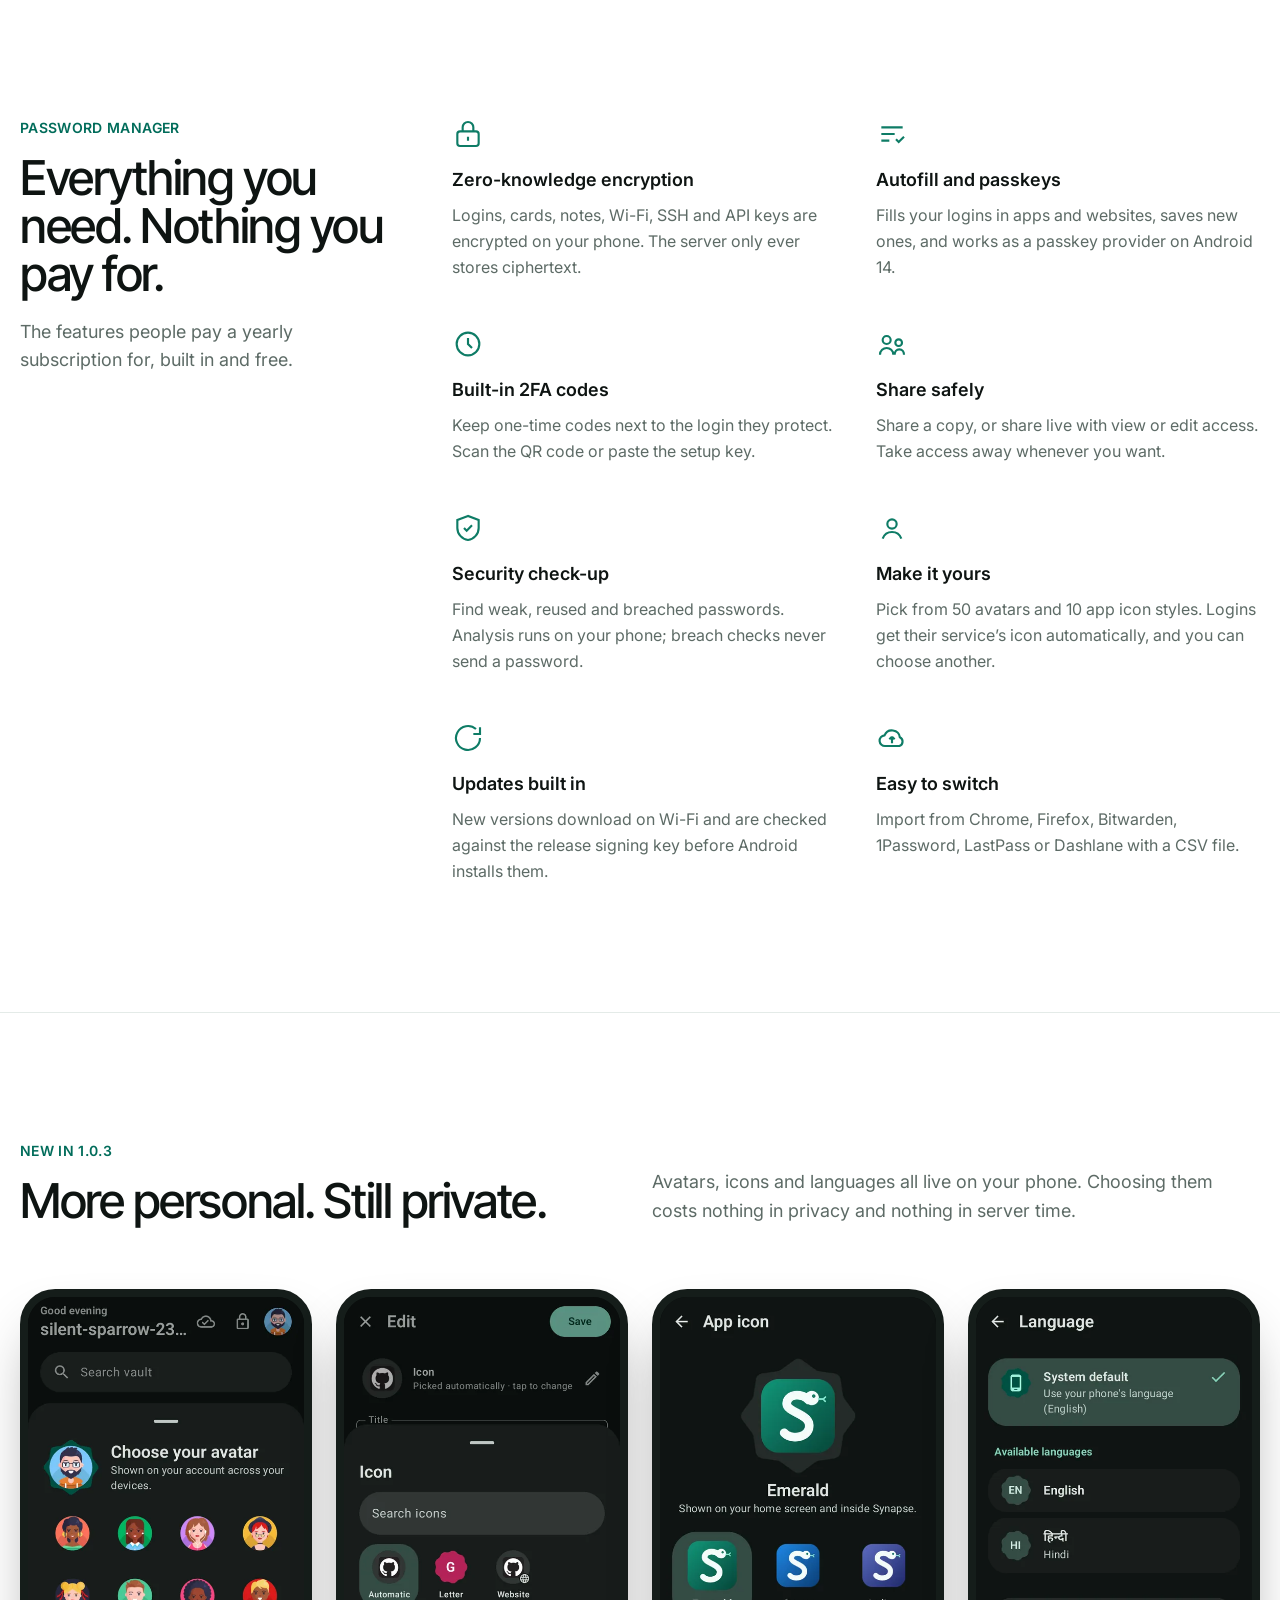
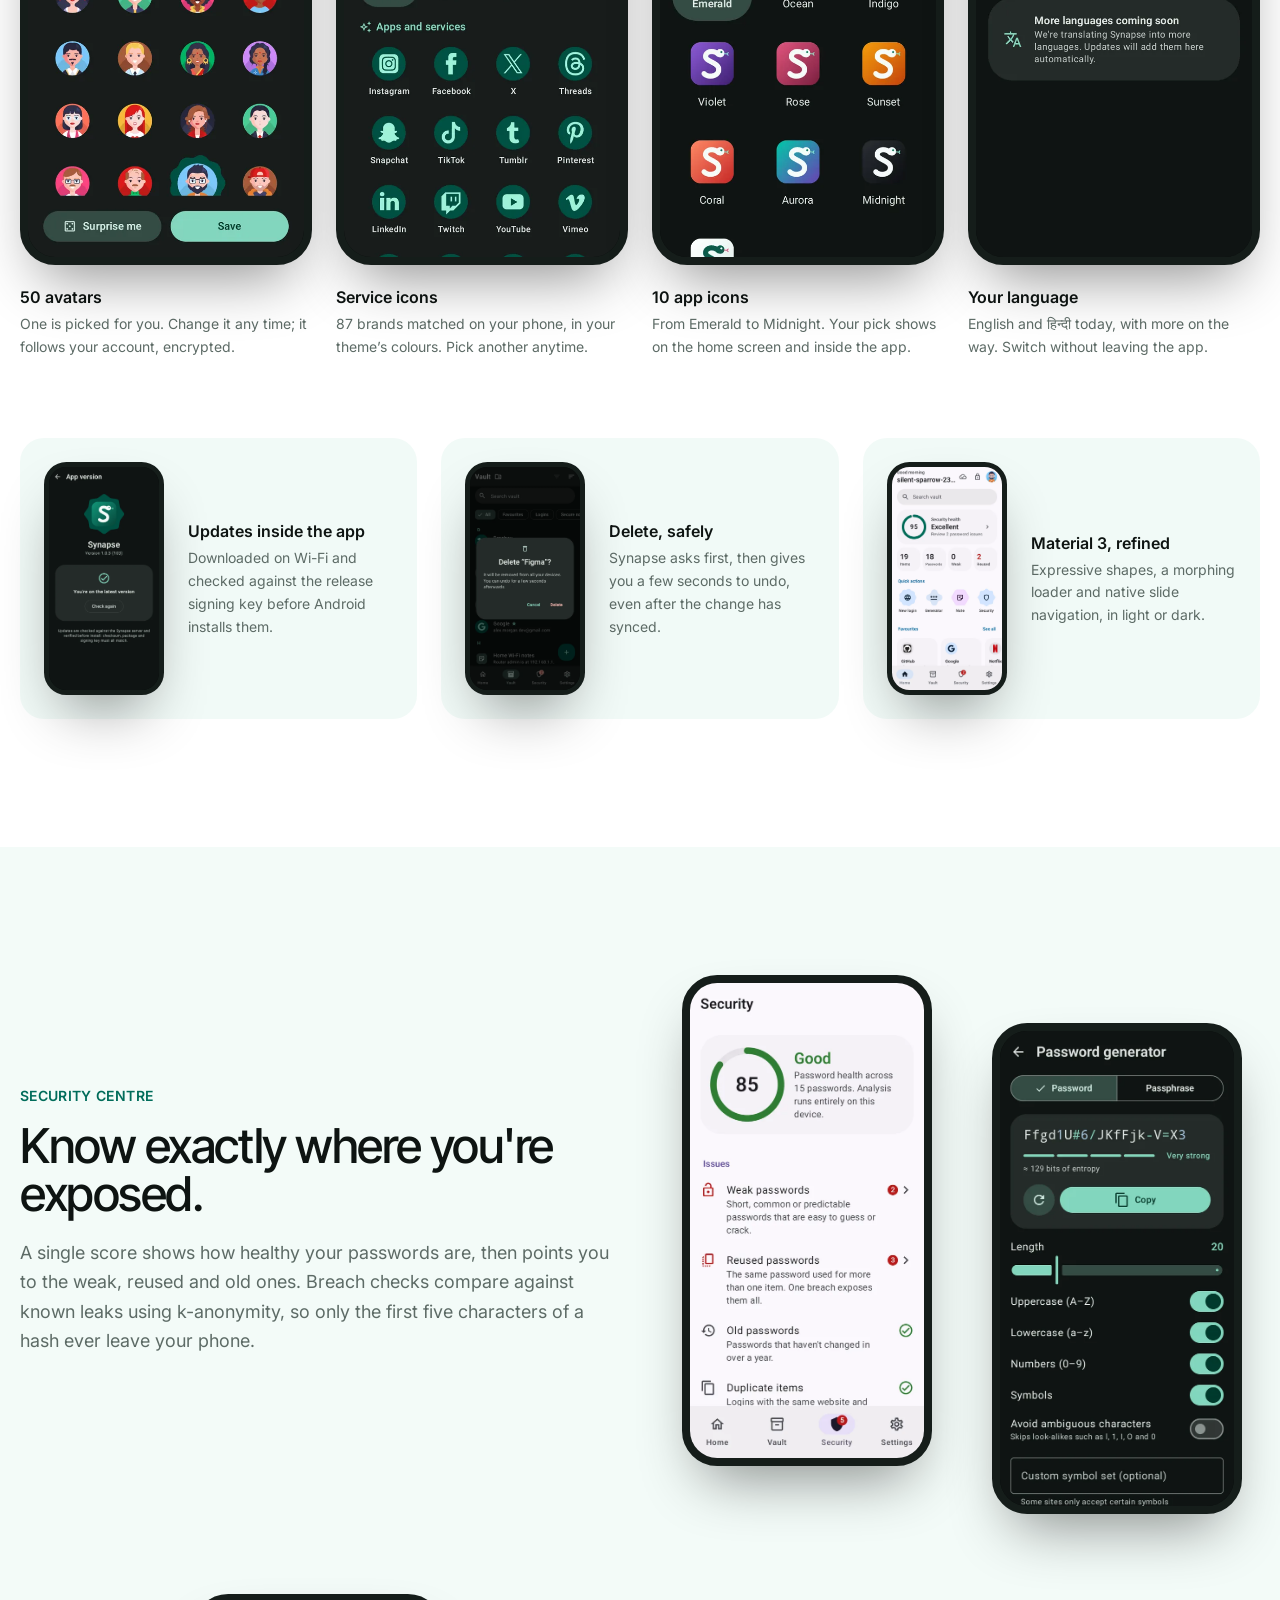
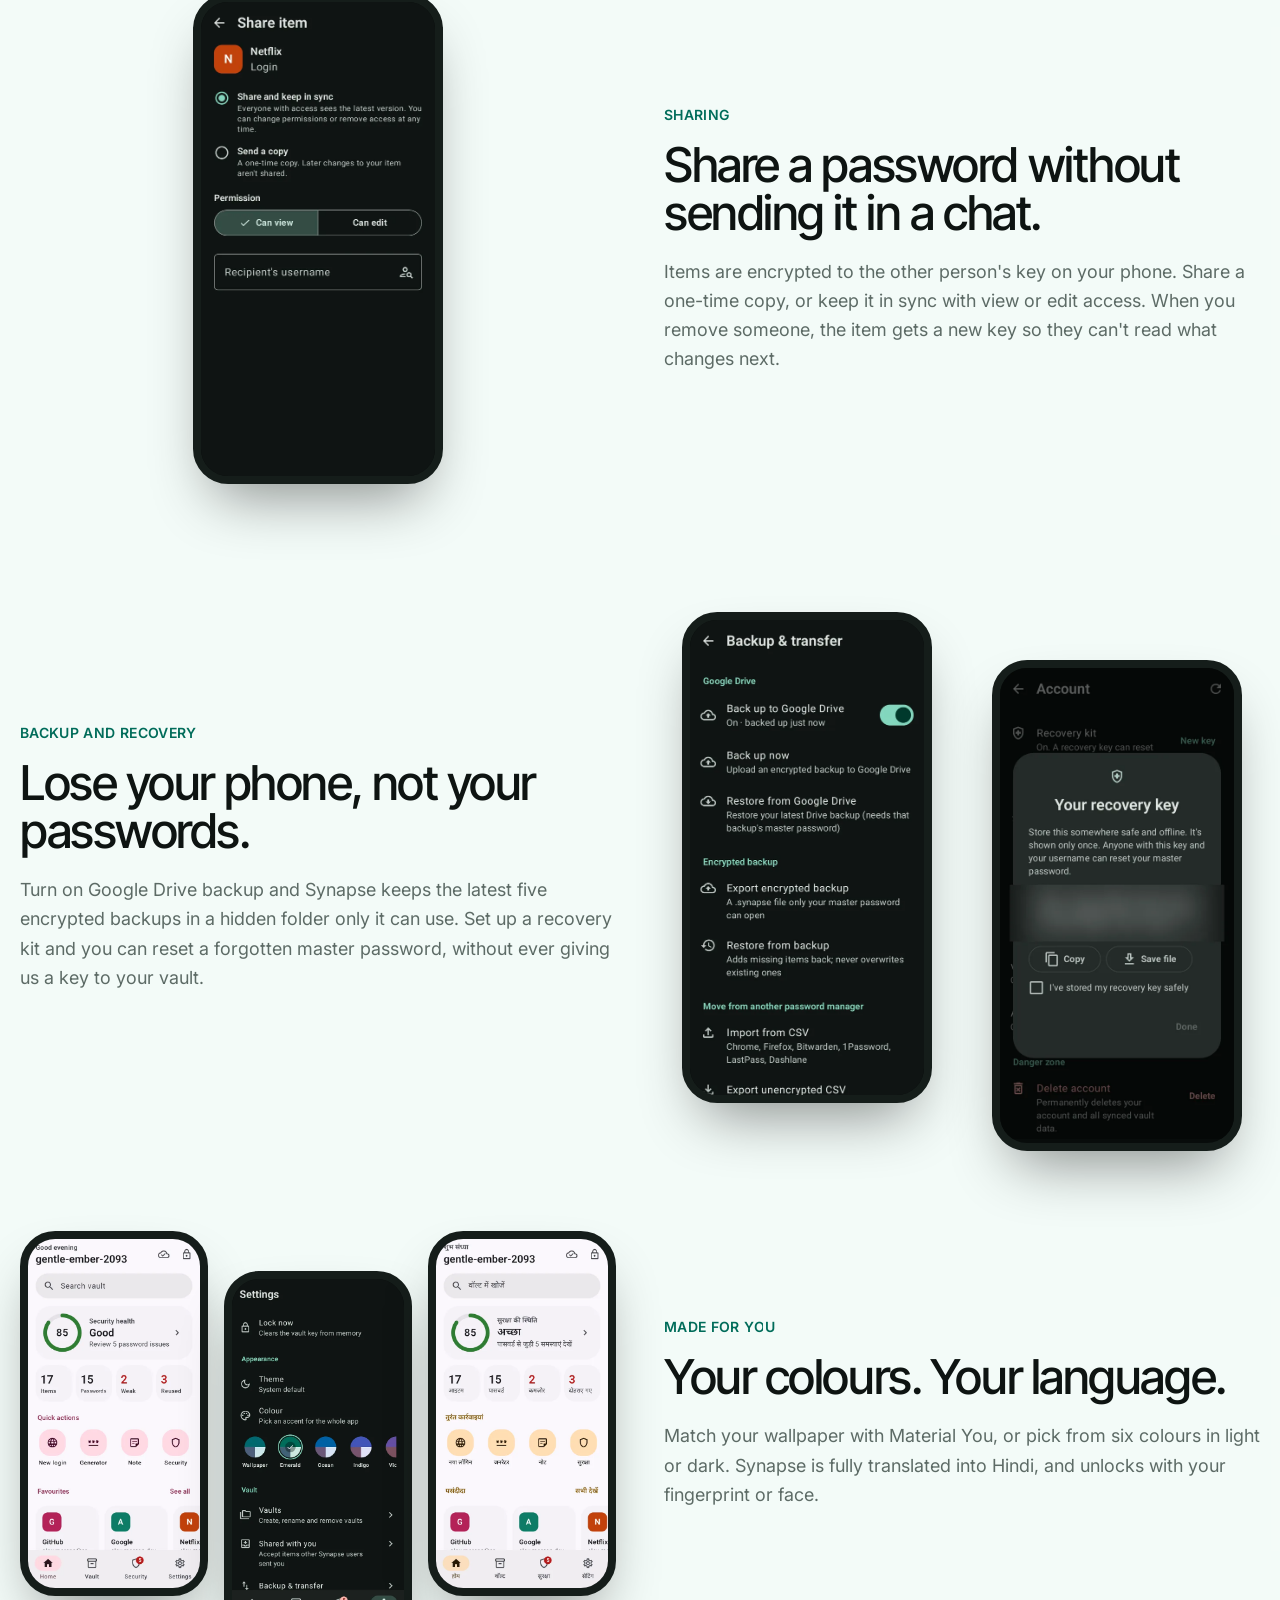
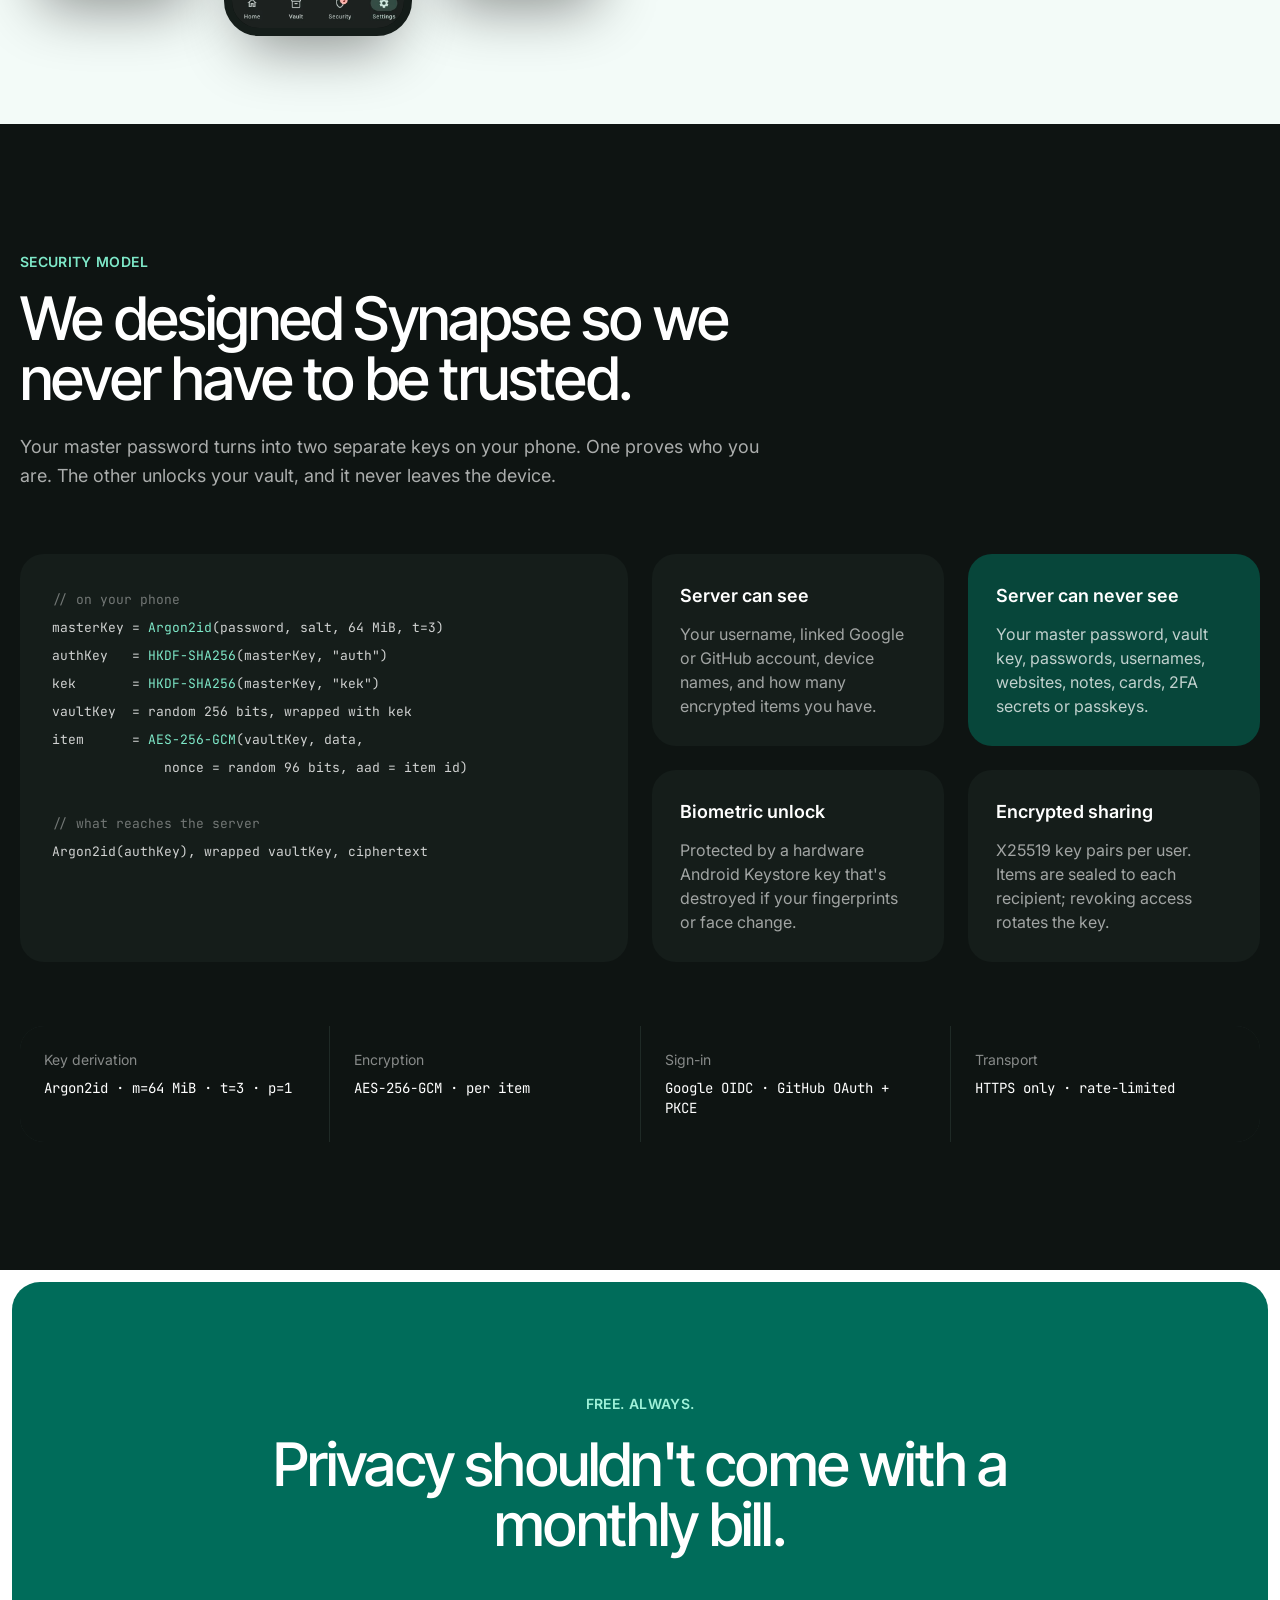
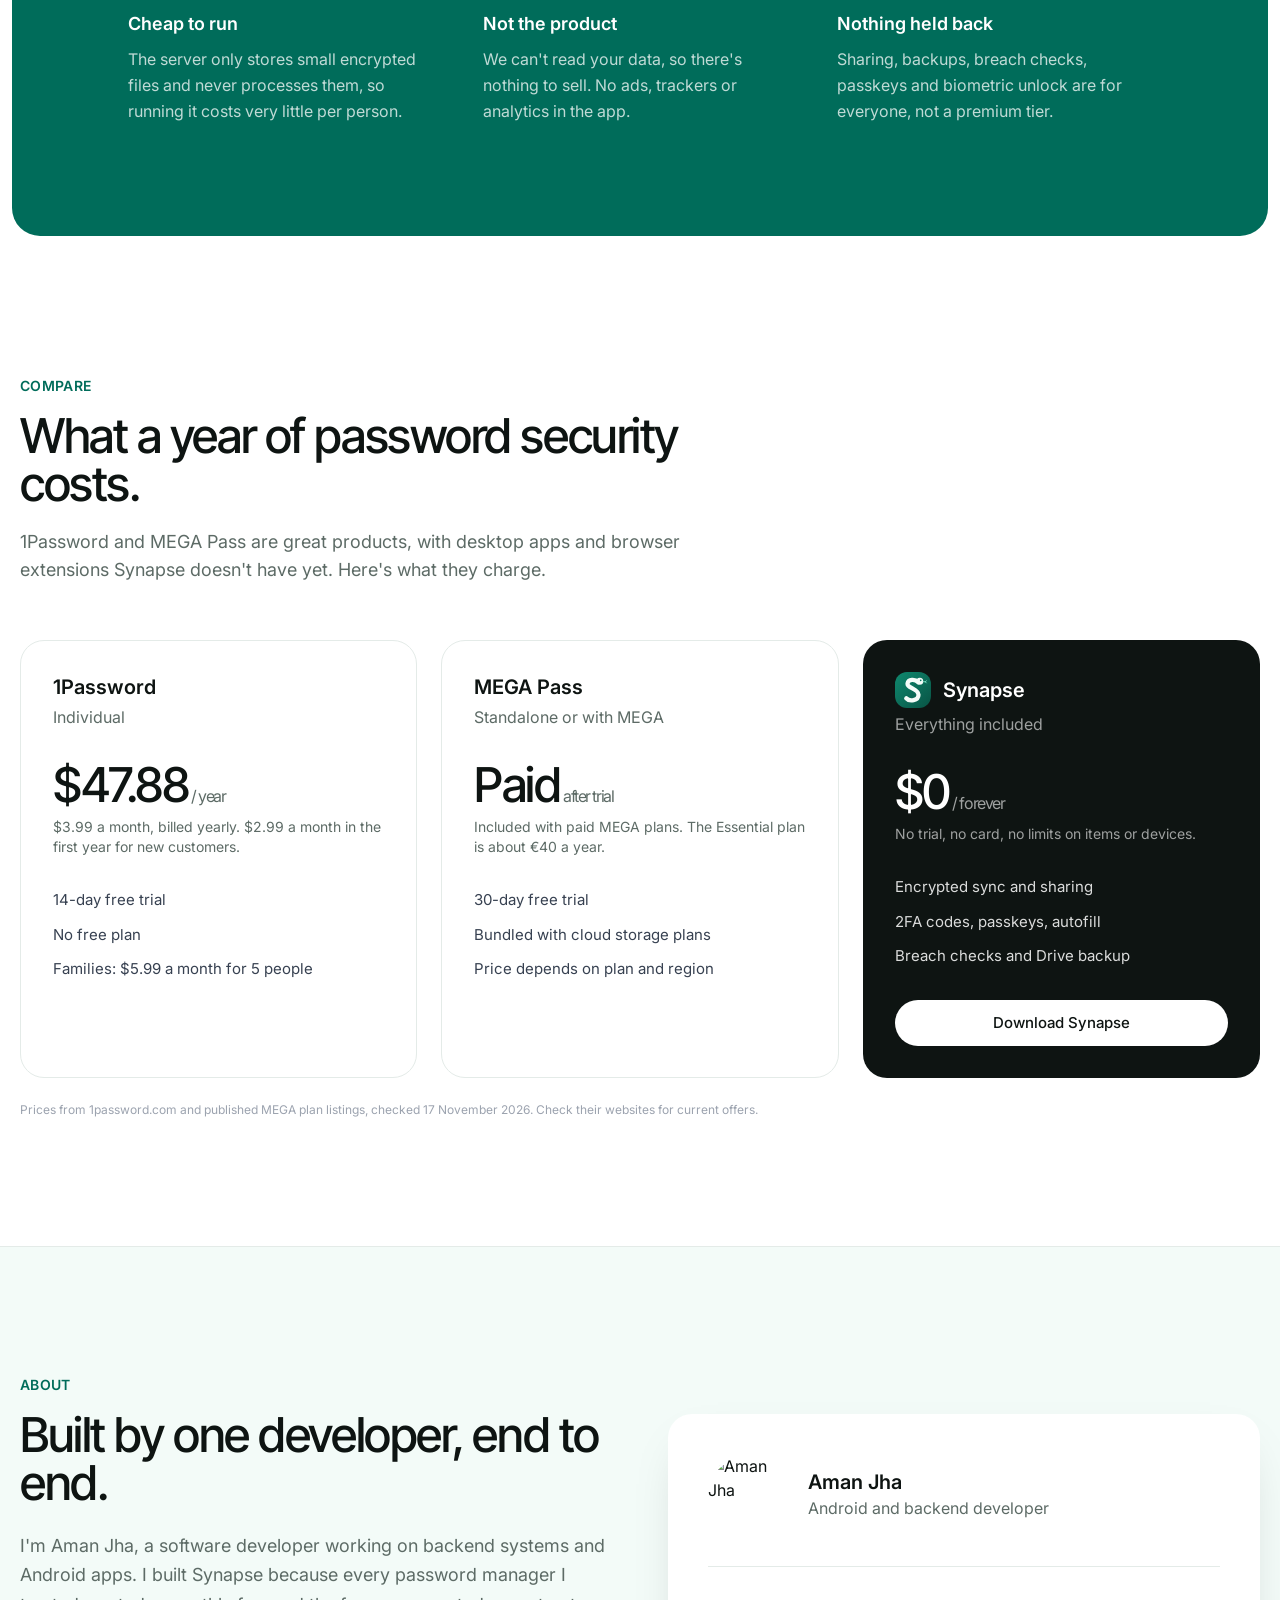
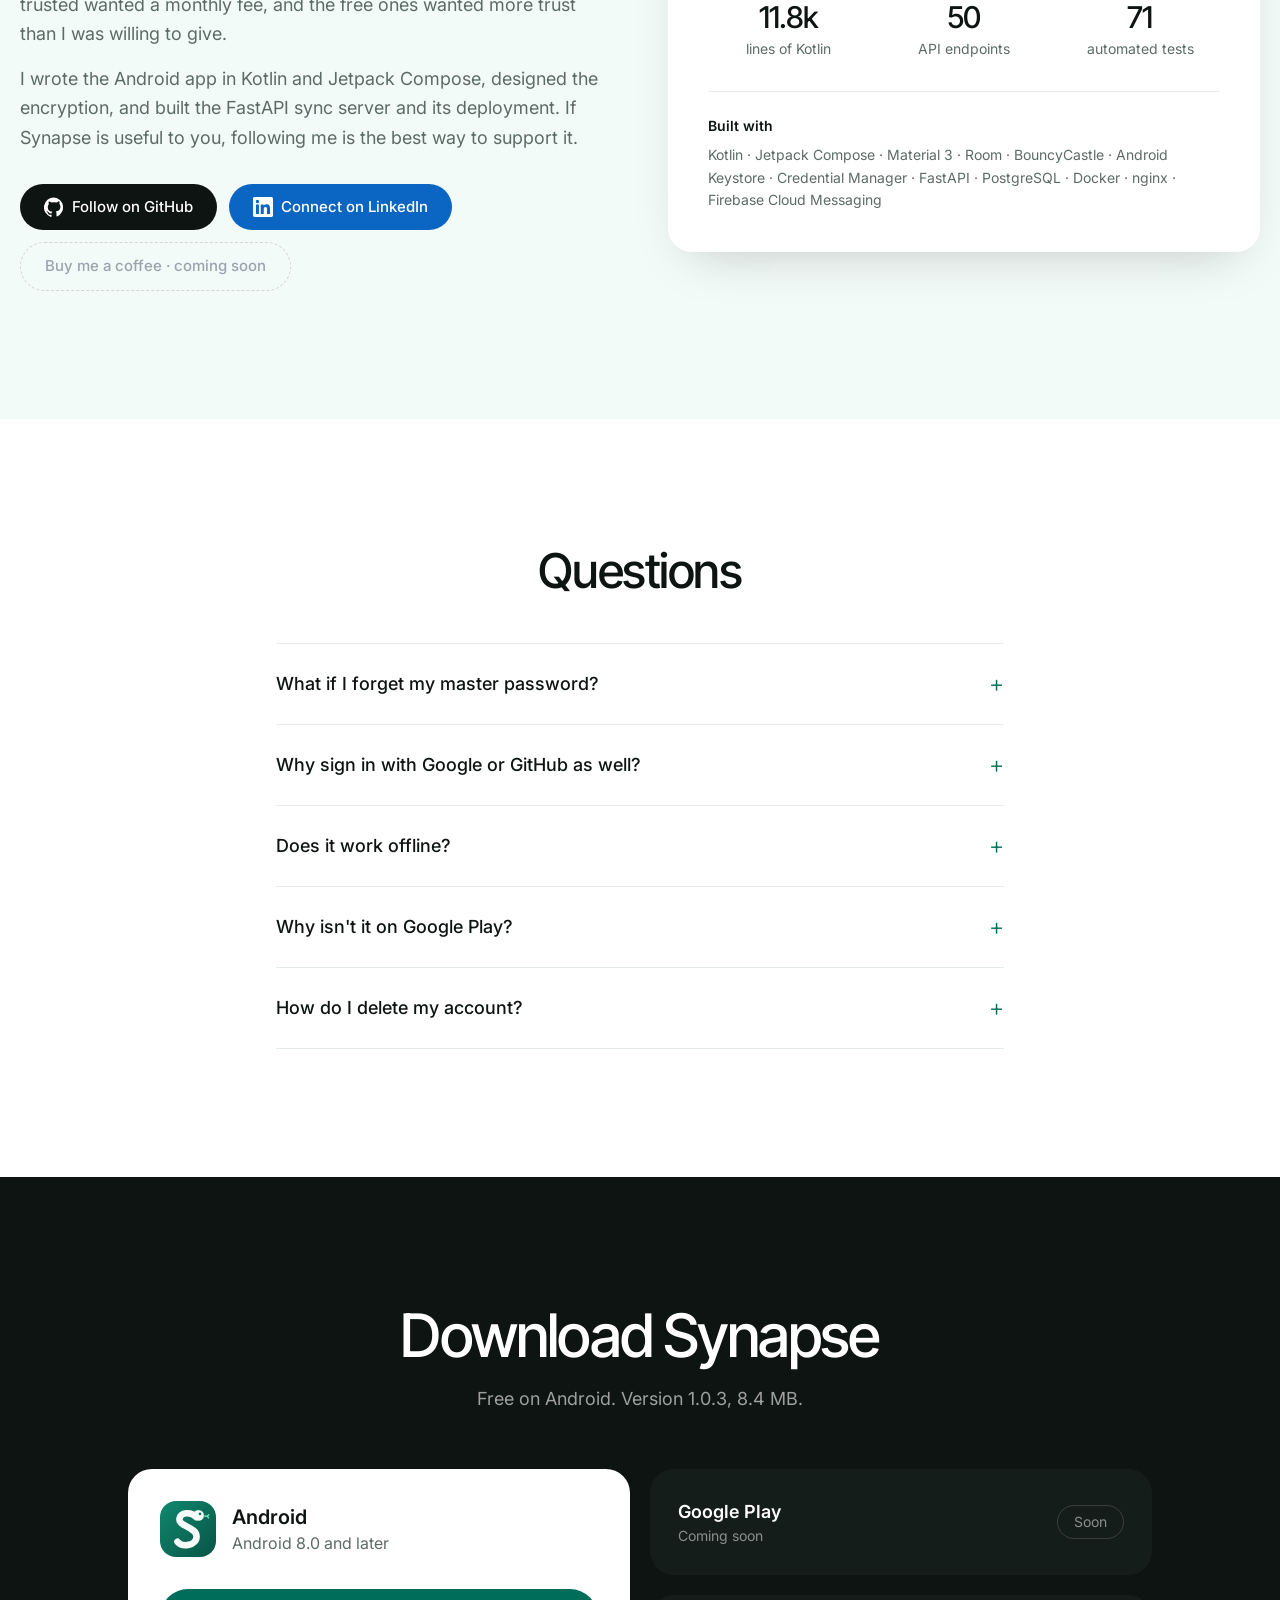
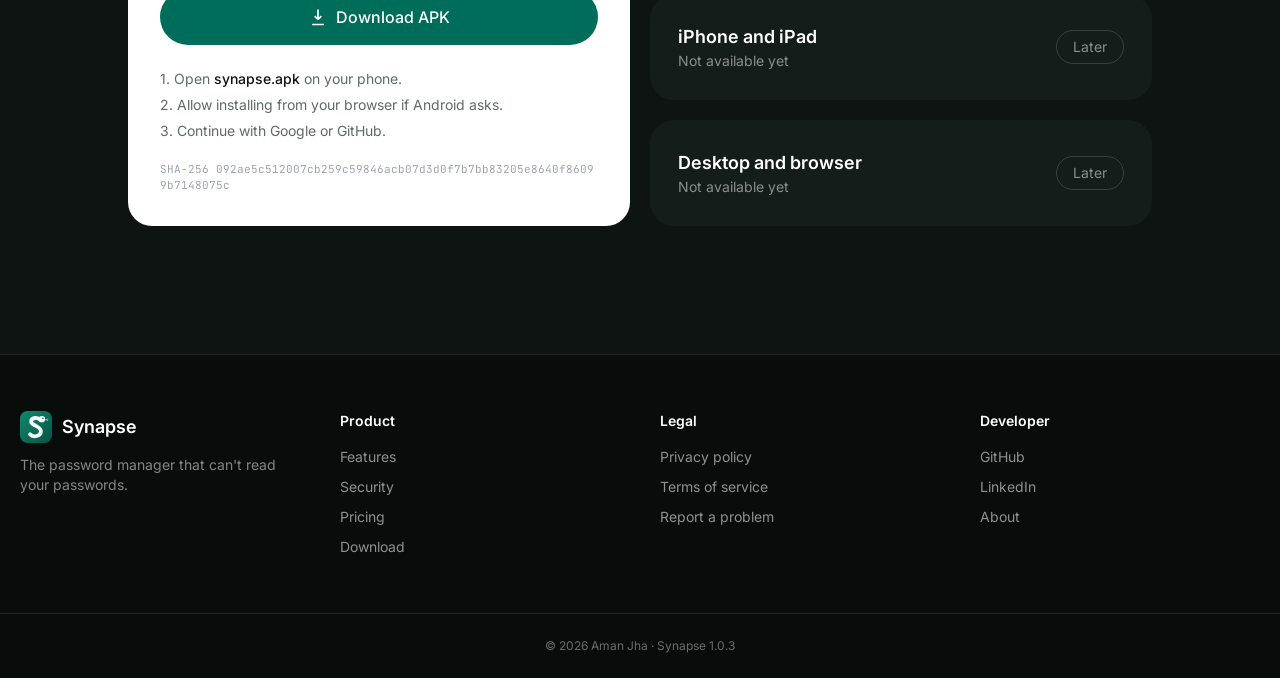
==== commit 86b45954: "Add 1.0.3 screenshots: avatars, service icons, app icons, languages, updates" ====
--- a/index.html
+++ b/index.html
@@ -49,9 +49,9 @@
   </div>
   <div class="mx-auto max-w-[1400px] overflow-hidden rounded-[28px] bg-gradient-to-b from-brand-700 via-brand-500 to-brand-300 px-4 pt-12 sm:pt-16">
     <div class="flex items-end justify-center gap-4 sm:gap-8">
-      <div class="phone hidden w-[210px] translate-y-10 md:block lg:w-[240px]"><img src="assets/screens/vault-indigo.webp" alt="Vault list" width="540" height="1086"></div>
-      <div class="phone w-[240px] sm:w-[280px] lg:w-[300px]"><img src="assets/screens/home-dark.webp" alt="Synapse home screen with security score and quick actions" width="540" height="1086"></div>
-      <div class="phone hidden w-[210px] translate-y-10 md:block lg:w-[240px]"><img src="assets/screens/item-totp.webp" alt="Login with a live 2FA code" width="540" height="1086"></div>
+      <div class="phone hidden w-[210px] translate-y-10 md:block lg:w-[240px]"><img src="assets/screens/v3-vault-light.webp" alt="Vault with service icons in light theme" width="540" height="1086"></div>
+      <div class="phone w-[240px] sm:w-[280px] lg:w-[300px]"><img src="assets/screens/v3-home.webp" alt="Synapse home screen with avatar, security score and quick actions" width="540" height="1086"></div>
+      <div class="phone hidden w-[210px] translate-y-10 md:block lg:w-[240px]"><img src="assets/screens/v3-avatars.webp" alt="Choosing an avatar" width="540" height="1086"></div>
     </div>
   </div>
 </section>
@@ -83,6 +83,51 @@
       <div><svg class="h-8 w-8 text-brand-600" fill="none" stroke="currentColor" stroke-width="1.6" viewBox="0 0 24 24"><circle cx="12" cy="9" r="3.5"/><path d="M5 20c1.2-3.3 3.8-5 7-5s5.8 1.7 7 5"/></svg><h3 class="mt-4 text-lg font-semibold">Make it yours</h3><p class="mt-2 leading-relaxed text-muted">Pick from 50 avatars and 10 app icon styles. Logins get their service’s icon automatically, and you can choose another.</p></div>
       <div><svg class="h-8 w-8 text-brand-600" fill="none" stroke="currentColor" stroke-width="1.6" viewBox="0 0 24 24"><path d="M21 12a9 9 0 1 1-3-6.7M21 4v5h-5"/></svg><h3 class="mt-4 text-lg font-semibold">Updates built in</h3><p class="mt-2 leading-relaxed text-muted">New versions download on Wi-Fi and are checked against the release signing key before Android installs them.</p></div>
       <div><svg class="h-8 w-8 text-brand-600" fill="none" stroke="currentColor" stroke-width="1.6" viewBox="0 0 24 24"><path d="M7 18a4 4 0 0 1-.6-8 6 6 0 0 1 11.5 1.5A3.5 3.5 0 0 1 17.5 18H7Z"/><path d="M12 11v5m0-5-2 2m2-2 2 2"/></svg><h3 class="mt-4 text-lg font-semibold">Easy to switch</h3><p class="mt-2 leading-relaxed text-muted">Import from Chrome, Firefox, Bitwarden, 1Password, LastPass or Dashlane with a CSV file.</p></div>
+    </div>
+  </div>
+</section>
+
+<!-- New in 1.0.3 -->
+<section id="new" class="border-t border-line">
+  <div class="mx-auto max-w-7xl px-5 py-24 sm:py-32">
+    <div class="grid items-end gap-6 lg:grid-cols-2">
+      <div>
+        <p class="label">New in 1.0.3</p>
+        <h2 class="h-display mt-4 text-4xl leading-tight sm:text-5xl">More personal. Still private.</h2>
+      </div>
+      <p class="text-lg leading-relaxed text-muted">Avatars, icons and languages all live on your phone. Choosing them costs nothing in privacy and nothing in server time.</p>
+    </div>
+    <div class="mt-16 grid grid-cols-2 gap-x-6 gap-y-12 lg:grid-cols-4">
+      <figure>
+        <div class="phone !w-full"><img loading="lazy" src="assets/screens/v3-avatars.webp" alt="Avatar picker with 50 avatars" width="540" height="1086"></div>
+        <figcaption class="mt-5"><p class="font-semibold">50 avatars</p><p class="mt-1 text-sm leading-relaxed text-muted">One is picked for you. Change it any time; it follows your account, encrypted.</p></figcaption>
+      </figure>
+      <figure>
+        <div class="phone !w-full"><img loading="lazy" src="assets/screens/v3-icon-picker.webp" alt="Icon chooser with brand icons" width="540" height="1086"></div>
+        <figcaption class="mt-5"><p class="font-semibold">Service icons</p><p class="mt-1 text-sm leading-relaxed text-muted">87 brands matched on your phone, in your theme’s colours. Pick another anytime.</p></figcaption>
+      </figure>
+      <figure>
+        <div class="phone !w-full"><img loading="lazy" src="assets/screens/v3-app-icon.webp" alt="App icon chooser with 10 styles" width="540" height="1086"></div>
+        <figcaption class="mt-5"><p class="font-semibold">10 app icons</p><p class="mt-1 text-sm leading-relaxed text-muted">From Emerald to Midnight. Your pick shows on the home screen and inside the app.</p></figcaption>
+      </figure>
+      <figure>
+        <div class="phone !w-full"><img loading="lazy" src="assets/screens/v3-language.webp" alt="Language screen" width="540" height="1086"></div>
+        <figcaption class="mt-5"><p class="font-semibold">Your language</p><p class="mt-1 text-sm leading-relaxed text-muted">English and हिन्दी today, with more on the way. Switch without leaving the app.</p></figcaption>
+      </figure>
+    </div>
+    <div class="mt-20 grid gap-6 lg:grid-cols-3">
+      <div class="flex items-center gap-6 rounded-3xl bg-brand-50/70 p-6">
+        <div class="phone !w-[120px] shrink-0 !rounded-[1.4rem] !border-[5px]"><img loading="lazy" src="assets/screens/v3-version.webp" alt="App version screen" width="540" height="1086"></div>
+        <div><p class="font-semibold">Updates inside the app</p><p class="mt-1 text-sm leading-relaxed text-muted">Downloaded on Wi-Fi and checked against the release signing key before Android installs them.</p></div>
+      </div>
+      <div class="flex items-center gap-6 rounded-3xl bg-brand-50/70 p-6">
+        <div class="phone !w-[120px] shrink-0 !rounded-[1.4rem] !border-[5px]"><img loading="lazy" src="assets/screens/v3-delete.webp" alt="Delete confirmation dialog" width="540" height="1086"></div>
+        <div><p class="font-semibold">Delete, safely</p><p class="mt-1 text-sm leading-relaxed text-muted">Synapse asks first, then gives you a few seconds to undo, even after the change has synced.</p></div>
+      </div>
+      <div class="flex items-center gap-6 rounded-3xl bg-brand-50/70 p-6">
+        <div class="phone !w-[120px] shrink-0 !rounded-[1.4rem] !border-[5px]"><img loading="lazy" src="assets/screens/v3-home-light.webp" alt="Home screen in light theme" width="540" height="1086"></div>
+        <div><p class="font-semibold">Material 3, refined</p><p class="mt-1 text-sm leading-relaxed text-muted">Expressive shapes, a morphing loader and native slide navigation, in light or dark.</p></div>
+      </div>
     </div>
   </div>
 </section>
--- a/assets/site.css
+++ b/assets/site.css
@@ -1 +1 @@
-*,:after,:before{--tw-border-spacing-x:0;--tw-border-spacing-y:0;--tw-translate-x:0;--tw-translate-y:0;--tw-rotate:0;--tw-skew-x:0;--tw-skew-y:0;--tw-scale-x:1;--tw-scale-y:1;--tw-pan-x: ;--tw-pan-y: ;--tw-pinch-zoom: ;--tw-scroll-snap-strictness:proximity;--tw-gradient-from-position: ;--tw-gradient-via-position: ;--tw-gradient-to-position: ;--tw-ordinal: ;--tw-slashed-zero: ;--tw-numeric-figure: ;--tw-numeric-spacing: ;--tw-numeric-fraction: ;--tw-ring-inset: ;--tw-ring-offset-width:0px;--tw-ring-offset-color:#fff;--tw-ring-color:rgba(59,130,246,.5);--tw-ring-offset-shadow:0 0 #0000;--tw-ring-shadow:0 0 #0000;--tw-shadow:0 0 #0000;--tw-shadow-colored:0 0 #0000;--tw-blur: ;--tw-brightness: ;--tw-contrast: ;--tw-grayscale: ;--tw-hue-rotate: ;--tw-invert: ;--tw-saturate: ;--tw-sepia: ;--tw-drop-shadow: ;--tw-backdrop-blur: ;--tw-backdrop-brightness: ;--tw-backdrop-contrast: ;--tw-backdrop-grayscale: ;--tw-backdrop-hue-rotate: ;--tw-backdrop-invert: ;--tw-backdrop-opacity: ;--tw-backdrop-saturate: ;--tw-backdrop-sepia: ;--tw-contain-size: ;--tw-contain-layout: ;--tw-contain-paint: ;--tw-contain-style: }::backdrop{--tw-border-spacing-x:0;--tw-border-spacing-y:0;--tw-translate-x:0;--tw-translate-y:0;--tw-rotate:0;--tw-skew-x:0;--tw-skew-y:0;--tw-scale-x:1;--tw-scale-y:1;--tw-pan-x: ;--tw-pan-y: ;--tw-pinch-zoom: ;--tw-scroll-snap-strictness:proximity;--tw-gradient-from-position: ;--tw-gradient-via-position: ;--tw-gradient-to-position: ;--tw-ordinal: ;--tw-slashed-zero: ;--tw-numeric-figure: ;--tw-numeric-spacing: ;--tw-numeric-fraction: ;--tw-ring-inset: ;--tw-ring-offset-width:0px;--tw-ring-offset-color:#fff;--tw-ring-color:rgba(59,130,246,.5);--tw-ring-offset-shadow:0 0 #0000;--tw-ring-shadow:0 0 #0000;--tw-shadow:0 0 #0000;--tw-shadow-colored:0 0 #0000;--tw-blur: ;--tw-brightness: ;--tw-contrast: ;--tw-grayscale: ;--tw-hue-rotate: ;--tw-invert: ;--tw-saturate: ;--tw-sepia: ;--tw-drop-shadow: ;--tw-backdrop-blur: ;--tw-backdrop-brightness: ;--tw-backdrop-contrast: ;--tw-backdrop-grayscale: ;--tw-backdrop-hue-rotate: ;--tw-backdrop-invert: ;--tw-backdrop-opacity: ;--tw-backdrop-saturate: ;--tw-backdrop-sepia: ;--tw-contain-size: ;--tw-contain-layout: ;--tw-contain-paint: ;--tw-contain-style: }/*! tailwindcss v3.4.17 | MIT License | https://tailwindcss.com*/*,:after,:before{box-sizing:border-box;border:0 solid #e5e7eb}:after,:before{--tw-content:""}:host,html{line-height:1.5;-webkit-text-size-adjust:100%;-moz-tab-size:4;-o-tab-size:4;tab-size:4;font-family:Inter,system-ui,sans-serif;font-feature-settings:normal;font-variation-settings:normal;-webkit-tap-highlight-color:transparent}body{margin:0;line-height:inherit}hr{height:0;color:inherit;border-top-width:1px}abbr:where([title]){-webkit-text-decoration:underline dotted;text-decoration:underline dotted}h1,h2,h3,h4,h5,h6{font-size:inherit;font-weight:inherit}a{color:inherit;text-decoration:inherit}b,strong{font-weight:bolder}code,kbd,pre,samp{font-family:JetBrains Mono,ui-monospace,monospace;font-feature-settings:normal;font-variation-settings:normal;font-size:1em}small{font-size:80%}sub,sup{font-size:75%;line-height:0;position:relative;vertical-align:baseline}sub{bottom:-.25em}sup{top:-.5em}table{text-indent:0;border-color:inherit;border-collapse:collapse}button,input,optgroup,select,textarea{font-family:inherit;font-feature-settings:inherit;font-variation-settings:inherit;font-size:100%;font-weight:inherit;line-height:inherit;letter-spacing:inherit;color:inherit;margin:0;padding:0}button,select{text-transform:none}button,input:where([type=button]),input:where([type=reset]),input:where([type=submit]){-webkit-appearance:button;background-color:transparent;background-image:none}:-moz-focusring{outline:auto}:-moz-ui-invalid{box-shadow:none}progress{vertical-align:baseline}::-webkit-inner-spin-button,::-webkit-outer-spin-button{height:auto}[type=search]{-webkit-appearance:textfield;outline-offset:-2px}::-webkit-search-decoration{-webkit-appearance:none}::-webkit-file-upload-button{-webkit-appearance:button;font:inherit}summary{display:list-item}blockquote,dd,dl,figure,h1,h2,h3,h4,h5,h6,hr,p,pre{margin:0}fieldset{margin:0}fieldset,legend{padding:0}menu,ol,ul{list-style:none;margin:0;padding:0}dialog{padding:0}textarea{resize:vertical}input::-moz-placeholder,textarea::-moz-placeholder{opacity:1;color:#9ca3af}input::placeholder,textarea::placeholder{opacity:1;color:#9ca3af}[role=button],button{cursor:pointer}:disabled{cursor:default}audio,canvas,embed,iframe,img,object,svg,video{display:block;vertical-align:middle}img,video{max-width:100%;height:auto}[hidden]:where(:not([hidden=until-found])){display:none}.phone{position:relative;margin-left:auto;margin-right:auto;width:220px;overflow:hidden;border-radius:2.2rem;border-width:8px;--tw-border-opacity:1;border-color:rgb(21 29 26/var(--tw-border-opacity,1));--tw-bg-opacity:1;background-color:rgb(8 12 11/var(--tw-bg-opacity,1));--tw-shadow:0 30px 60px -20px rgba(0,0,0,.45);--tw-shadow-colored:0 30px 60px -20px var(--tw-shadow-color);box-shadow:var(--tw-ring-offset-shadow,0 0 #0000),var(--tw-ring-shadow,0 0 #0000),var(--tw-shadow)}@media (min-width:640px){.phone{width:250px}}.phone img{display:block;height:auto;width:100%}.pill,.pill-dark{display:inline-flex;align-items:center;justify-content:center;gap:.5rem;border-radius:9999px;padding:.75rem 1.5rem;font-size:15px;font-weight:500;transition-property:color,background-color,border-color,text-decoration-color,fill,stroke,opacity,box-shadow,transform,filter,-webkit-backdrop-filter;transition-property:color,background-color,border-color,text-decoration-color,fill,stroke,opacity,box-shadow,transform,filter,backdrop-filter;transition-property:color,background-color,border-color,text-decoration-color,fill,stroke,opacity,box-shadow,transform,filter,backdrop-filter,-webkit-backdrop-filter;transition-timing-function:cubic-bezier(.4,0,.2,1);transition-duration:.15s}.pill-dark{--tw-bg-opacity:1;background-color:rgb(14 20 18/var(--tw-bg-opacity,1));--tw-text-opacity:1;color:rgb(255 255 255/var(--tw-text-opacity,1))}.pill-dark:hover{--tw-bg-opacity:1;background-color:rgb(31 42 38/var(--tw-bg-opacity,1))}.pill-light{display:inline-flex;align-items:center;justify-content:center;gap:.5rem;border-radius:9999px;padding:.75rem 1.5rem;font-size:15px;font-weight:500;transition-property:color,background-color,border-color,text-decoration-color,fill,stroke,opacity,box-shadow,transform,filter,-webkit-backdrop-filter;transition-property:color,background-color,border-color,text-decoration-color,fill,stroke,opacity,box-shadow,transform,filter,backdrop-filter;transition-property:color,background-color,border-color,text-decoration-color,fill,stroke,opacity,box-shadow,transform,filter,backdrop-filter,-webkit-backdrop-filter;transition-timing-function:cubic-bezier(.4,0,.2,1);transition-duration:.15s;--tw-bg-opacity:1;background-color:rgb(255 255 255/var(--tw-bg-opacity,1));--tw-text-opacity:1;color:rgb(14 20 18/var(--tw-text-opacity,1))}.pill-light:hover{--tw-bg-opacity:1;background-color:rgb(236 248 244/var(--tw-bg-opacity,1))}.pill-brand{display:inline-flex;align-items:center;justify-content:center;gap:.5rem;border-radius:9999px;padding:.75rem 1.5rem;font-size:15px;font-weight:500;transition-property:color,background-color,border-color,text-decoration-color,fill,stroke,opacity,box-shadow,transform,filter,-webkit-backdrop-filter;transition-property:color,background-color,border-color,text-decoration-color,fill,stroke,opacity,box-shadow,transform,filter,backdrop-filter;transition-property:color,background-color,border-color,text-decoration-color,fill,stroke,opacity,box-shadow,transform,filter,backdrop-filter,-webkit-backdrop-filter;transition-timing-function:cubic-bezier(.4,0,.2,1);transition-duration:.15s;--tw-bg-opacity:1;background-color:rgb(0 108 90/var(--tw-bg-opacity,1));--tw-text-opacity:1;color:rgb(255 255 255/var(--tw-text-opacity,1))}.pill-brand:hover{--tw-bg-opacity:1;background-color:rgb(7 70 58/var(--tw-bg-opacity,1))}.pill-outline{border-radius:9999px;border-width:1px;border-color:currentColor}.pill-off,.pill-outline{display:inline-flex;align-items:center;justify-content:center;gap:.5rem;padding:.75rem 1.5rem;font-size:15px;font-weight:500;transition-property:color,background-color,border-color,text-decoration-color,fill,stroke,opacity,box-shadow,transform,filter,-webkit-backdrop-filter;transition-property:color,background-color,border-color,text-decoration-color,fill,stroke,opacity,box-shadow,transform,filter,backdrop-filter;transition-property:color,background-color,border-color,text-decoration-color,fill,stroke,opacity,box-shadow,transform,filter,backdrop-filter,-webkit-backdrop-filter;transition-timing-function:cubic-bezier(.4,0,.2,1);transition-duration:.15s}.pill-off{border-radius:9999px;cursor:not-allowed;border-width:1px;border-style:dashed;--tw-border-opacity:1;border-color:rgb(209 213 219/var(--tw-border-opacity,1));--tw-text-opacity:1;color:rgb(156 163 175/var(--tw-text-opacity,1))}.label{font-size:.875rem;line-height:1.25rem;font-weight:600;text-transform:uppercase;letter-spacing:.025em;--tw-text-opacity:1;color:rgb(0 108 90/var(--tw-text-opacity,1))}.h-display{font-family:Inter Tight,Inter,system-ui,sans-serif;font-weight:500;letter-spacing:-.03em}.link{font-weight:500;text-decoration-line:underline;text-decoration-thickness:1px;text-underline-offset:4px}.link:hover{--tw-text-opacity:1;color:rgb(0 108 90/var(--tw-text-opacity,1))}.prose-legal h2{margin-top:3rem;margin-bottom:.75rem;font-family:Inter Tight,Inter,system-ui,sans-serif;font-size:1.5rem;line-height:2rem;font-weight:500;letter-spacing:-.025em;--tw-text-opacity:1;color:rgb(14 20 18/var(--tw-text-opacity,1))}.prose-legal li,.prose-legal p{font-size:15.5px;line-height:1.75rem;--tw-text-opacity:1;color:rgb(55 65 81/var(--tw-text-opacity,1))}.prose-legal ul{margin-top:.75rem;margin-bottom:.75rem;list-style-type:disc}.prose-legal ul>:not([hidden])~:not([hidden]){--tw-space-y-reverse:0;margin-top:calc(.375rem*(1 - var(--tw-space-y-reverse)));margin-bottom:calc(.375rem*var(--tw-space-y-reverse))}.prose-legal ul{padding-left:1.5rem}.prose-legal a{--tw-text-opacity:1;color:rgb(0 108 90/var(--tw-text-opacity,1));text-decoration-line:underline;text-underline-offset:2px}.prose-legal a:hover{--tw-text-opacity:1;color:rgb(7 70 58/var(--tw-text-opacity,1))}.prose-legal table{margin-top:1.25rem;margin-bottom:1.25rem;width:100%;font-size:.875rem;line-height:1.25rem}.prose-legal th{border-bottom-width:2px;border-color:rgb(228 235 232/var(--tw-border-opacity,1));text-align:left;font-weight:600;color:rgb(14 20 18/var(--tw-text-opacity,1))}.prose-legal td,.prose-legal th{--tw-border-opacity:1;padding-top:.625rem;padding-bottom:.625rem;padding-right:1rem;--tw-text-opacity:1}.prose-legal td{border-bottom-width:1px;border-color:rgb(228 235 232/var(--tw-border-opacity,1));vertical-align:top;color:rgb(55 65 81/var(--tw-text-opacity,1))}.prose-legal code{border-radius:.25rem;--tw-bg-opacity:1;background-color:rgb(236 248 244/var(--tw-bg-opacity,1));padding:.125rem .25rem;font-size:.9em;--tw-text-opacity:1;color:rgb(7 70 58/var(--tw-text-opacity,1))}.sticky{position:sticky}.top-0{top:0}.z-40{z-index:40}.order-1{order:1}.order-2{order:2}.-mx-5{margin-left:-1.25rem;margin-right:-1.25rem}.mx-auto{margin-left:auto;margin-right:auto}.mt-1{margin-top:.25rem}.mt-10{margin-top:2.5rem}.mt-12{margin-top:3rem}.mt-14{margin-top:3.5rem}.mt-16{margin-top:4rem}.mt-2{margin-top:.5rem}.mt-3{margin-top:.75rem}.mt-4{margin-top:1rem}.mt-5{margin-top:1.25rem}.mt-6{margin-top:1.5rem}.mt-7{margin-top:1.75rem}.mt-8{margin-top:2rem}.mt-9{margin-top:2.25rem}.flex{display:flex}.table{display:table}.grid{display:grid}.contents{display:contents}.hidden{display:none}.h-14{height:3.5rem}.h-16{height:4rem}.h-20{height:5rem}.h-5{height:1.25rem}.h-8{height:2rem}.h-9{height:2.25rem}.\!w-\[170px\]{width:170px!important}.\!w-\[200px\]{width:200px!important}.w-14{width:3.5rem}.w-16{width:4rem}.w-20{width:5rem}.w-5{width:1.25rem}.w-8{width:2rem}.w-9{width:2.25rem}.w-\[210px\]{width:210px}.w-\[240px\]{width:240px}.w-full{width:100%}.min-w-0{min-width:0}.min-w-\[560px\]{min-width:560px}.max-w-2xl{max-width:42rem}.max-w-3xl{max-width:48rem}.max-w-4xl{max-width:56rem}.max-w-5xl{max-width:64rem}.max-w-7xl{max-width:80rem}.max-w-\[1400px\]{max-width:1400px}.max-w-xl{max-width:36rem}.translate-y-10{--tw-translate-y:2.5rem}.translate-y-10,.translate-y-12{transform:translate(var(--tw-translate-x),var(--tw-translate-y)) rotate(var(--tw-rotate)) skewX(var(--tw-skew-x)) skewY(var(--tw-skew-y)) scaleX(var(--tw-scale-x)) scaleY(var(--tw-scale-y))}.translate-y-12{--tw-translate-y:3rem}.cursor-pointer{cursor:pointer}.list-none{list-style-type:none}.grid-cols-1{grid-template-columns:repeat(1,minmax(0,1fr))}.grid-cols-2{grid-template-columns:repeat(2,minmax(0,1fr))}.grid-cols-3{grid-template-columns:repeat(3,minmax(0,1fr))}.flex-wrap{flex-wrap:wrap}.items-end{align-items:flex-end}.items-center{align-items:center}.justify-center{justify-content:center}.justify-between{justify-content:space-between}.gap-10{gap:2.5rem}.gap-12{gap:3rem}.gap-14{gap:3.5rem}.gap-2\.5{gap:.625rem}.gap-3{gap:.75rem}.gap-4{gap:1rem}.gap-5{gap:1.25rem}.gap-6{gap:1.5rem}.gap-8{gap:2rem}.gap-px{gap:1px}.gap-x-10{-moz-column-gap:2.5rem;column-gap:2.5rem}.gap-y-12{row-gap:3rem}.gap-y-8{row-gap:2rem}.space-y-1\.5>:not([hidden])~:not([hidden]){--tw-space-y-reverse:0;margin-top:calc(.375rem*(1 - var(--tw-space-y-reverse)));margin-bottom:calc(.375rem*var(--tw-space-y-reverse))}.space-y-2\.5>:not([hidden])~:not([hidden]){--tw-space-y-reverse:0;margin-top:calc(.625rem*(1 - var(--tw-space-y-reverse)));margin-bottom:calc(.625rem*var(--tw-space-y-reverse))}.space-y-24>:not([hidden])~:not([hidden]){--tw-space-y-reverse:0;margin-top:calc(6rem*(1 - var(--tw-space-y-reverse)));margin-bottom:calc(6rem*var(--tw-space-y-reverse))}.space-y-3>:not([hidden])~:not([hidden]){--tw-space-y-reverse:0;margin-top:calc(.75rem*(1 - var(--tw-space-y-reverse)));margin-bottom:calc(.75rem*var(--tw-space-y-reverse))}.space-y-4>:not([hidden])~:not([hidden]){--tw-space-y-reverse:0;margin-top:calc(1rem*(1 - var(--tw-space-y-reverse)));margin-bottom:calc(1rem*var(--tw-space-y-reverse))}.divide-y>:not([hidden])~:not([hidden]){--tw-divide-y-reverse:0;border-top-width:calc(1px*(1 - var(--tw-divide-y-reverse)));border-bottom-width:calc(1px*var(--tw-divide-y-reverse))}.divide-line>:not([hidden])~:not([hidden]){--tw-divide-opacity:1;border-color:rgb(228 235 232/var(--tw-divide-opacity,1))}.overflow-hidden{overflow:hidden}.overflow-x-auto{overflow-x:auto}.scroll-smooth{scroll-behavior:smooth}.break-all{word-break:break-all}.rounded-2xl{border-radius:1rem}.rounded-3xl{border-radius:1.5rem}.rounded-\[28px\]{border-radius:28px}.rounded-full{border-radius:9999px}.rounded-xl{border-radius:.75rem}.border{border-width:1px}.border-y{border-top-width:1px}.border-b,.border-y{border-bottom-width:1px}.border-t{border-top-width:1px}.border-line{--tw-border-opacity:1;border-color:rgb(228 235 232/var(--tw-border-opacity,1))}.border-white\/10{border-color:hsla(0,0%,100%,.1)}.border-white\/15{border-color:hsla(0,0%,100%,.15)}.bg-\[\#0a66c2\]{--tw-bg-opacity:1;background-color:rgb(10 102 194/var(--tw-bg-opacity,1))}.bg-brand-50{--tw-bg-opacity:1;background-color:rgb(236 248 244/var(--tw-bg-opacity,1))}.bg-brand-50\/60{background-color:rgba(236,248,244,.6)}.bg-brand-700{--tw-bg-opacity:1;background-color:rgb(0 108 90/var(--tw-bg-opacity,1))}.bg-brand-800{--tw-bg-opacity:1;background-color:rgb(7 70 58/var(--tw-bg-opacity,1))}.bg-night-700{--tw-bg-opacity:1;background-color:rgb(31 42 38/var(--tw-bg-opacity,1))}.bg-night-800{--tw-bg-opacity:1;background-color:rgb(21 29 26/var(--tw-bg-opacity,1))}.bg-night-900{--tw-bg-opacity:1;background-color:rgb(14 20 18/var(--tw-bg-opacity,1))}.bg-night-900\/95{background-color:rgba(14,20,18,.95)}.bg-night-950{--tw-bg-opacity:1;background-color:rgb(8 12 11/var(--tw-bg-opacity,1))}.bg-white{--tw-bg-opacity:1;background-color:rgb(255 255 255/var(--tw-bg-opacity,1))}.bg-gradient-to-b{background-image:linear-gradient(to bottom,var(--tw-gradient-stops))}.from-brand-700{--tw-gradient-from:#006c5a var(--tw-gradient-from-position);--tw-gradient-to:rgba(0,108,90,0) var(--tw-gradient-to-position);--tw-gradient-stops:var(--tw-gradient-from),var(--tw-gradient-to)}.via-brand-500{--tw-gradient-to:rgba(17,150,121,0) var(--tw-gradient-to-position);--tw-gradient-stops:var(--tw-gradient-from),#119679 var(--tw-gradient-via-position),var(--tw-gradient-to)}.to-brand-300{--tw-gradient-to:#7ee8c8 var(--tw-gradient-to-position)}.object-cover{-o-object-fit:cover;object-fit:cover}.p-5{padding:1.25rem}.p-6{padding:1.5rem}.p-7{padding:1.75rem}.p-8{padding:2rem}.\!px-5{padding-left:1.25rem!important;padding-right:1.25rem!important}.\!py-2{padding-top:.5rem!important;padding-bottom:.5rem!important}.\!py-4{padding-top:1rem!important;padding-bottom:1rem!important}.px-3{padding-left:.75rem;padding-right:.75rem}.px-4{padding-left:1rem;padding-right:1rem}.px-5{padding-left:1.25rem;padding-right:1.25rem}.px-6{padding-left:1.5rem;padding-right:1.5rem}.py-1\.5{padding-top:.375rem;padding-bottom:.375rem}.py-12{padding-top:3rem;padding-bottom:3rem}.py-14{padding-top:3.5rem;padding-bottom:3.5rem}.py-20{padding-top:5rem;padding-bottom:5rem}.py-24{padding-top:6rem;padding-bottom:6rem}.py-3{padding-top:.75rem;padding-bottom:.75rem}.py-6{padding-top:1.5rem;padding-bottom:1.5rem}.pb-14{padding-bottom:3.5rem}.pb-3{padding-bottom:.75rem}.pt-12{padding-top:3rem}.pt-20{padding-top:5rem}.pt-6{padding-top:1.5rem}.pt-8{padding-top:2rem}.text-left{text-align:left}.text-center{text-align:center}.font-mono{font-family:JetBrains Mono,ui-monospace,monospace}.font-sans{font-family:Inter,system-ui,sans-serif}.text-2xl{font-size:1.5rem;line-height:2rem}.text-3xl{font-size:1.875rem;line-height:2.25rem}.text-4xl{font-size:2.25rem;line-height:2.5rem}.text-5xl{font-size:3rem;line-height:1}.text-\[11\.5px\]{font-size:11.5px}.text-\[11px\]{font-size:11px}.text-\[15px\]{font-size:15px}.text-\[17px\]{font-size:17px}.text-\[44px\]{font-size:44px}.text-base{font-size:1rem;line-height:1.5rem}.text-lg{font-size:1.125rem;line-height:1.75rem}.text-sm{font-size:.875rem;line-height:1.25rem}.text-xl{font-size:1.25rem;line-height:1.75rem}.text-xs{font-size:.75rem;line-height:1rem}.font-light{font-weight:300}.font-medium{font-weight:500}.font-normal{font-weight:400}.font-semibold{font-weight:600}.uppercase{text-transform:uppercase}.leading-6{line-height:1.5rem}.leading-\[1\.02\]{line-height:1.02}.leading-relaxed{line-height:1.625}.leading-tight{line-height:1.25}.tracking-tight{letter-spacing:-.025em}.tracking-wide{letter-spacing:.025em}.\!text-night-900{--tw-text-opacity:1!important;color:rgb(14 20 18/var(--tw-text-opacity,1))!important}.text-brand-200{--tw-text-opacity:1;color:rgb(159 242 217/var(--tw-text-opacity,1))}.text-brand-300{--tw-text-opacity:1;color:rgb(126 232 200/var(--tw-text-opacity,1))}.text-brand-600{--tw-text-opacity:1;color:rgb(14 124 102/var(--tw-text-opacity,1))}.text-brand-700{--tw-text-opacity:1;color:rgb(0 108 90/var(--tw-text-opacity,1))}.text-gray-400{--tw-text-opacity:1;color:rgb(156 163 175/var(--tw-text-opacity,1))}.text-gray-700{--tw-text-opacity:1;color:rgb(55 65 81/var(--tw-text-opacity,1))}.text-muted{--tw-text-opacity:1;color:rgb(93 107 102/var(--tw-text-opacity,1))}.text-night-900{--tw-text-opacity:1;color:rgb(14 20 18/var(--tw-text-opacity,1))}.text-white{--tw-text-opacity:1;color:rgb(255 255 255/var(--tw-text-opacity,1))}.text-white\/40{color:hsla(0,0%,100%,.4)}.text-white\/45{color:hsla(0,0%,100%,.45)}.text-white\/50{color:hsla(0,0%,100%,.5)}.text-white\/55{color:hsla(0,0%,100%,.55)}.text-white\/60{color:hsla(0,0%,100%,.6)}.text-white\/65{color:hsla(0,0%,100%,.65)}.text-white\/70{color:hsla(0,0%,100%,.7)}.text-white\/75{color:hsla(0,0%,100%,.75)}.text-white\/80{color:hsla(0,0%,100%,.8)}.text-white\/85{color:hsla(0,0%,100%,.85)}.text-white\/90{color:hsla(0,0%,100%,.9)}.antialiased{-webkit-font-smoothing:antialiased;-moz-osx-font-smoothing:grayscale}.shadow-\[0_20px_50px_-25px_rgba\(0\2c 0\2c 0\2c 0\.25\)\]{--tw-shadow:0 20px 50px -25px rgba(0,0,0,.25);--tw-shadow-colored:0 20px 50px -25px var(--tw-shadow-color)}.shadow-\[0_20px_50px_-25px_rgba\(0\2c 0\2c 0\2c 0\.25\)\],.shadow-lg{box-shadow:var(--tw-ring-offset-shadow,0 0 #0000),var(--tw-ring-shadow,0 0 #0000),var(--tw-shadow)}.shadow-lg{--tw-shadow:0 10px 15px -3px rgba(0,0,0,.1),0 4px 6px -4px rgba(0,0,0,.1);--tw-shadow-colored:0 10px 15px -3px var(--tw-shadow-color),0 4px 6px -4px var(--tw-shadow-color)}.shadow-black\/40{--tw-shadow-color:rgba(0,0,0,.4);--tw-shadow:var(--tw-shadow-colored)}.backdrop-blur{--tw-backdrop-blur:blur(8px);-webkit-backdrop-filter:var(--tw-backdrop-blur) var(--tw-backdrop-brightness) var(--tw-backdrop-contrast) var(--tw-backdrop-grayscale) var(--tw-backdrop-hue-rotate) var(--tw-backdrop-invert) var(--tw-backdrop-opacity) var(--tw-backdrop-saturate) var(--tw-backdrop-sepia);backdrop-filter:var(--tw-backdrop-blur) var(--tw-backdrop-brightness) var(--tw-backdrop-contrast) var(--tw-backdrop-grayscale) var(--tw-backdrop-hue-rotate) var(--tw-backdrop-invert) var(--tw-backdrop-opacity) var(--tw-backdrop-saturate) var(--tw-backdrop-sepia)}.transition{transition-property:color,background-color,border-color,text-decoration-color,fill,stroke,opacity,box-shadow,transform,filter,-webkit-backdrop-filter;transition-property:color,background-color,border-color,text-decoration-color,fill,stroke,opacity,box-shadow,transform,filter,backdrop-filter;transition-property:color,background-color,border-color,text-decoration-color,fill,stroke,opacity,box-shadow,transform,filter,backdrop-filter,-webkit-backdrop-filter;transition-timing-function:cubic-bezier(.4,0,.2,1);transition-duration:.15s}.hover\:bg-\[\#004182\]:hover{--tw-bg-opacity:1;background-color:rgb(0 65 130/var(--tw-bg-opacity,1))}.hover\:text-white:hover{--tw-text-opacity:1;color:rgb(255 255 255/var(--tw-text-opacity,1))}.group[open] .group-open\:rotate-45{--tw-rotate:45deg;transform:translate(var(--tw-translate-x),var(--tw-translate-y)) rotate(var(--tw-rotate)) skewX(var(--tw-skew-x)) skewY(var(--tw-skew-y)) scaleX(var(--tw-scale-x)) scaleY(var(--tw-scale-y))}@media (min-width:640px){.sm\:block{display:block}.sm\:h-20{height:5rem}.sm\:\!w-\[200px\]{width:200px!important}.sm\:w-20{width:5rem}.sm\:w-\[280px\]{width:280px}.sm\:grid-cols-2{grid-template-columns:repeat(2,minmax(0,1fr))}.sm\:grid-cols-3{grid-template-columns:repeat(3,minmax(0,1fr))}.sm\:gap-8{gap:2rem}.sm\:space-y-32>:not([hidden])~:not([hidden]){--tw-space-y-reverse:0;margin-top:calc(8rem*(1 - var(--tw-space-y-reverse)));margin-bottom:calc(8rem*var(--tw-space-y-reverse))}.sm\:p-10{padding:2.5rem}.sm\:p-8{padding:2rem}.sm\:py-28{padding-top:7rem;padding-bottom:7rem}.sm\:py-32{padding-top:8rem;padding-bottom:8rem}.sm\:pt-16{padding-top:4rem}.sm\:pt-28{padding-top:7rem}.sm\:text-5xl{font-size:3rem;line-height:1}.sm\:text-6xl{font-size:3.75rem;line-height:1}.sm\:text-7xl{font-size:4.5rem;line-height:1}.sm\:text-\[13px\]{font-size:13px}.sm\:leading-7{line-height:1.75rem}}@media (min-width:768px){.md\:block{display:block}.md\:flex{display:flex}.md\:grid-cols-2{grid-template-columns:repeat(2,minmax(0,1fr))}.md\:grid-cols-4{grid-template-columns:repeat(4,minmax(0,1fr))}}@media (min-width:1024px){.lg\:order-1{order:1}.lg\:order-2{order:2}.lg\:col-span-2{grid-column:span 2/span 2}.lg\:w-\[240px\]{width:240px}.lg\:w-\[300px\]{width:300px}.lg\:grid-cols-2{grid-template-columns:repeat(2,minmax(0,1fr))}.lg\:grid-cols-3{grid-template-columns:repeat(3,minmax(0,1fr))}.lg\:grid-cols-4{grid-template-columns:repeat(4,minmax(0,1fr))}.lg\:text-\[88px\]{font-size:88px}}+*,:after,:before{--tw-border-spacing-x:0;--tw-border-spacing-y:0;--tw-translate-x:0;--tw-translate-y:0;--tw-rotate:0;--tw-skew-x:0;--tw-skew-y:0;--tw-scale-x:1;--tw-scale-y:1;--tw-pan-x: ;--tw-pan-y: ;--tw-pinch-zoom: ;--tw-scroll-snap-strictness:proximity;--tw-gradient-from-position: ;--tw-gradient-via-position: ;--tw-gradient-to-position: ;--tw-ordinal: ;--tw-slashed-zero: ;--tw-numeric-figure: ;--tw-numeric-spacing: ;--tw-numeric-fraction: ;--tw-ring-inset: ;--tw-ring-offset-width:0px;--tw-ring-offset-color:#fff;--tw-ring-color:rgba(59,130,246,.5);--tw-ring-offset-shadow:0 0 #0000;--tw-ring-shadow:0 0 #0000;--tw-shadow:0 0 #0000;--tw-shadow-colored:0 0 #0000;--tw-blur: ;--tw-brightness: ;--tw-contrast: ;--tw-grayscale: ;--tw-hue-rotate: ;--tw-invert: ;--tw-saturate: ;--tw-sepia: ;--tw-drop-shadow: ;--tw-backdrop-blur: ;--tw-backdrop-brightness: ;--tw-backdrop-contrast: ;--tw-backdrop-grayscale: ;--tw-backdrop-hue-rotate: ;--tw-backdrop-invert: ;--tw-backdrop-opacity: ;--tw-backdrop-saturate: ;--tw-backdrop-sepia: ;--tw-contain-size: ;--tw-contain-layout: ;--tw-contain-paint: ;--tw-contain-style: }::backdrop{--tw-border-spacing-x:0;--tw-border-spacing-y:0;--tw-translate-x:0;--tw-translate-y:0;--tw-rotate:0;--tw-skew-x:0;--tw-skew-y:0;--tw-scale-x:1;--tw-scale-y:1;--tw-pan-x: ;--tw-pan-y: ;--tw-pinch-zoom: ;--tw-scroll-snap-strictness:proximity;--tw-gradient-from-position: ;--tw-gradient-via-position: ;--tw-gradient-to-position: ;--tw-ordinal: ;--tw-slashed-zero: ;--tw-numeric-figure: ;--tw-numeric-spacing: ;--tw-numeric-fraction: ;--tw-ring-inset: ;--tw-ring-offset-width:0px;--tw-ring-offset-color:#fff;--tw-ring-color:rgba(59,130,246,.5);--tw-ring-offset-shadow:0 0 #0000;--tw-ring-shadow:0 0 #0000;--tw-shadow:0 0 #0000;--tw-shadow-colored:0 0 #0000;--tw-blur: ;--tw-brightness: ;--tw-contrast: ;--tw-grayscale: ;--tw-hue-rotate: ;--tw-invert: ;--tw-saturate: ;--tw-sepia: ;--tw-drop-shadow: ;--tw-backdrop-blur: ;--tw-backdrop-brightness: ;--tw-backdrop-contrast: ;--tw-backdrop-grayscale: ;--tw-backdrop-hue-rotate: ;--tw-backdrop-invert: ;--tw-backdrop-opacity: ;--tw-backdrop-saturate: ;--tw-backdrop-sepia: ;--tw-contain-size: ;--tw-contain-layout: ;--tw-contain-paint: ;--tw-contain-style: }/*! tailwindcss v3.4.17 | MIT License | https://tailwindcss.com*/*,:after,:before{box-sizing:border-box;border:0 solid #e5e7eb}:after,:before{--tw-content:""}:host,html{line-height:1.5;-webkit-text-size-adjust:100%;-moz-tab-size:4;-o-tab-size:4;tab-size:4;font-family:Inter,system-ui,sans-serif;font-feature-settings:normal;font-variation-settings:normal;-webkit-tap-highlight-color:transparent}body{margin:0;line-height:inherit}hr{height:0;color:inherit;border-top-width:1px}abbr:where([title]){-webkit-text-decoration:underline dotted;text-decoration:underline dotted}h1,h2,h3,h4,h5,h6{font-size:inherit;font-weight:inherit}a{color:inherit;text-decoration:inherit}b,strong{font-weight:bolder}code,kbd,pre,samp{font-family:JetBrains Mono,ui-monospace,monospace;font-feature-settings:normal;font-variation-settings:normal;font-size:1em}small{font-size:80%}sub,sup{font-size:75%;line-height:0;position:relative;vertical-align:baseline}sub{bottom:-.25em}sup{top:-.5em}table{text-indent:0;border-color:inherit;border-collapse:collapse}button,input,optgroup,select,textarea{font-family:inherit;font-feature-settings:inherit;font-variation-settings:inherit;font-size:100%;font-weight:inherit;line-height:inherit;letter-spacing:inherit;color:inherit;margin:0;padding:0}button,select{text-transform:none}button,input:where([type=button]),input:where([type=reset]),input:where([type=submit]){-webkit-appearance:button;background-color:transparent;background-image:none}:-moz-focusring{outline:auto}:-moz-ui-invalid{box-shadow:none}progress{vertical-align:baseline}::-webkit-inner-spin-button,::-webkit-outer-spin-button{height:auto}[type=search]{-webkit-appearance:textfield;outline-offset:-2px}::-webkit-search-decoration{-webkit-appearance:none}::-webkit-file-upload-button{-webkit-appearance:button;font:inherit}summary{display:list-item}blockquote,dd,dl,figure,h1,h2,h3,h4,h5,h6,hr,p,pre{margin:0}fieldset{margin:0}fieldset,legend{padding:0}menu,ol,ul{list-style:none;margin:0;padding:0}dialog{padding:0}textarea{resize:vertical}input::-moz-placeholder,textarea::-moz-placeholder{opacity:1;color:#9ca3af}input::placeholder,textarea::placeholder{opacity:1;color:#9ca3af}[role=button],button{cursor:pointer}:disabled{cursor:default}audio,canvas,embed,iframe,img,object,svg,video{display:block;vertical-align:middle}img,video{max-width:100%;height:auto}[hidden]:where(:not([hidden=until-found])){display:none}.phone{position:relative;margin-left:auto;margin-right:auto;width:220px;overflow:hidden;border-radius:2.2rem;border-width:8px;--tw-border-opacity:1;border-color:rgb(21 29 26/var(--tw-border-opacity,1));--tw-bg-opacity:1;background-color:rgb(8 12 11/var(--tw-bg-opacity,1));--tw-shadow:0 30px 60px -20px rgba(0,0,0,.45);--tw-shadow-colored:0 30px 60px -20px var(--tw-shadow-color);box-shadow:var(--tw-ring-offset-shadow,0 0 #0000),var(--tw-ring-shadow,0 0 #0000),var(--tw-shadow)}@media (min-width:640px){.phone{width:250px}}.phone img{display:block;height:auto;width:100%}.pill,.pill-dark{display:inline-flex;align-items:center;justify-content:center;gap:.5rem;border-radius:9999px;padding:.75rem 1.5rem;font-size:15px;font-weight:500;transition-property:color,background-color,border-color,text-decoration-color,fill,stroke,opacity,box-shadow,transform,filter,-webkit-backdrop-filter;transition-property:color,background-color,border-color,text-decoration-color,fill,stroke,opacity,box-shadow,transform,filter,backdrop-filter;transition-property:color,background-color,border-color,text-decoration-color,fill,stroke,opacity,box-shadow,transform,filter,backdrop-filter,-webkit-backdrop-filter;transition-timing-function:cubic-bezier(.4,0,.2,1);transition-duration:.15s}.pill-dark{--tw-bg-opacity:1;background-color:rgb(14 20 18/var(--tw-bg-opacity,1));--tw-text-opacity:1;color:rgb(255 255 255/var(--tw-text-opacity,1))}.pill-dark:hover{--tw-bg-opacity:1;background-color:rgb(31 42 38/var(--tw-bg-opacity,1))}.pill-light{display:inline-flex;align-items:center;justify-content:center;gap:.5rem;border-radius:9999px;padding:.75rem 1.5rem;font-size:15px;font-weight:500;transition-property:color,background-color,border-color,text-decoration-color,fill,stroke,opacity,box-shadow,transform,filter,-webkit-backdrop-filter;transition-property:color,background-color,border-color,text-decoration-color,fill,stroke,opacity,box-shadow,transform,filter,backdrop-filter;transition-property:color,background-color,border-color,text-decoration-color,fill,stroke,opacity,box-shadow,transform,filter,backdrop-filter,-webkit-backdrop-filter;transition-timing-function:cubic-bezier(.4,0,.2,1);transition-duration:.15s;--tw-bg-opacity:1;background-color:rgb(255 255 255/var(--tw-bg-opacity,1));--tw-text-opacity:1;color:rgb(14 20 18/var(--tw-text-opacity,1))}.pill-light:hover{--tw-bg-opacity:1;background-color:rgb(236 248 244/var(--tw-bg-opacity,1))}.pill-brand{display:inline-flex;align-items:center;justify-content:center;gap:.5rem;border-radius:9999px;padding:.75rem 1.5rem;font-size:15px;font-weight:500;transition-property:color,background-color,border-color,text-decoration-color,fill,stroke,opacity,box-shadow,transform,filter,-webkit-backdrop-filter;transition-property:color,background-color,border-color,text-decoration-color,fill,stroke,opacity,box-shadow,transform,filter,backdrop-filter;transition-property:color,background-color,border-color,text-decoration-color,fill,stroke,opacity,box-shadow,transform,filter,backdrop-filter,-webkit-backdrop-filter;transition-timing-function:cubic-bezier(.4,0,.2,1);transition-duration:.15s;--tw-bg-opacity:1;background-color:rgb(0 108 90/var(--tw-bg-opacity,1));--tw-text-opacity:1;color:rgb(255 255 255/var(--tw-text-opacity,1))}.pill-brand:hover{--tw-bg-opacity:1;background-color:rgb(7 70 58/var(--tw-bg-opacity,1))}.pill-outline{border-radius:9999px;border-width:1px;border-color:currentColor}.pill-off,.pill-outline{display:inline-flex;align-items:center;justify-content:center;gap:.5rem;padding:.75rem 1.5rem;font-size:15px;font-weight:500;transition-property:color,background-color,border-color,text-decoration-color,fill,stroke,opacity,box-shadow,transform,filter,-webkit-backdrop-filter;transition-property:color,background-color,border-color,text-decoration-color,fill,stroke,opacity,box-shadow,transform,filter,backdrop-filter;transition-property:color,background-color,border-color,text-decoration-color,fill,stroke,opacity,box-shadow,transform,filter,backdrop-filter,-webkit-backdrop-filter;transition-timing-function:cubic-bezier(.4,0,.2,1);transition-duration:.15s}.pill-off{border-radius:9999px;cursor:not-allowed;border-width:1px;border-style:dashed;--tw-border-opacity:1;border-color:rgb(209 213 219/var(--tw-border-opacity,1));--tw-text-opacity:1;color:rgb(156 163 175/var(--tw-text-opacity,1))}.label{font-size:.875rem;line-height:1.25rem;font-weight:600;text-transform:uppercase;letter-spacing:.025em;--tw-text-opacity:1;color:rgb(0 108 90/var(--tw-text-opacity,1))}.h-display{font-family:Inter Tight,Inter,system-ui,sans-serif;font-weight:500;letter-spacing:-.03em}.link{font-weight:500;text-decoration-line:underline;text-decoration-thickness:1px;text-underline-offset:4px}.link:hover{--tw-text-opacity:1;color:rgb(0 108 90/var(--tw-text-opacity,1))}.prose-legal h2{margin-top:3rem;margin-bottom:.75rem;font-family:Inter Tight,Inter,system-ui,sans-serif;font-size:1.5rem;line-height:2rem;font-weight:500;letter-spacing:-.025em;--tw-text-opacity:1;color:rgb(14 20 18/var(--tw-text-opacity,1))}.prose-legal li,.prose-legal p{font-size:15.5px;line-height:1.75rem;--tw-text-opacity:1;color:rgb(55 65 81/var(--tw-text-opacity,1))}.prose-legal ul{margin-top:.75rem;margin-bottom:.75rem;list-style-type:disc}.prose-legal ul>:not([hidden])~:not([hidden]){--tw-space-y-reverse:0;margin-top:calc(.375rem*(1 - var(--tw-space-y-reverse)));margin-bottom:calc(.375rem*var(--tw-space-y-reverse))}.prose-legal ul{padding-left:1.5rem}.prose-legal a{--tw-text-opacity:1;color:rgb(0 108 90/var(--tw-text-opacity,1));text-decoration-line:underline;text-underline-offset:2px}.prose-legal a:hover{--tw-text-opacity:1;color:rgb(7 70 58/var(--tw-text-opacity,1))}.prose-legal table{margin-top:1.25rem;margin-bottom:1.25rem;width:100%;font-size:.875rem;line-height:1.25rem}.prose-legal th{border-bottom-width:2px;border-color:rgb(228 235 232/var(--tw-border-opacity,1));text-align:left;font-weight:600;color:rgb(14 20 18/var(--tw-text-opacity,1))}.prose-legal td,.prose-legal th{--tw-border-opacity:1;padding-top:.625rem;padding-bottom:.625rem;padding-right:1rem;--tw-text-opacity:1}.prose-legal td{border-bottom-width:1px;border-color:rgb(228 235 232/var(--tw-border-opacity,1));vertical-align:top;color:rgb(55 65 81/var(--tw-text-opacity,1))}.prose-legal code{border-radius:.25rem;--tw-bg-opacity:1;background-color:rgb(236 248 244/var(--tw-bg-opacity,1));padding:.125rem .25rem;font-size:.9em;--tw-text-opacity:1;color:rgb(7 70 58/var(--tw-text-opacity,1))}.sticky{position:sticky}.top-0{top:0}.z-40{z-index:40}.order-1{order:1}.order-2{order:2}.-mx-5{margin-left:-1.25rem;margin-right:-1.25rem}.mx-auto{margin-left:auto;margin-right:auto}.mt-1{margin-top:.25rem}.mt-10{margin-top:2.5rem}.mt-12{margin-top:3rem}.mt-14{margin-top:3.5rem}.mt-16{margin-top:4rem}.mt-2{margin-top:.5rem}.mt-20{margin-top:5rem}.mt-3{margin-top:.75rem}.mt-4{margin-top:1rem}.mt-5{margin-top:1.25rem}.mt-6{margin-top:1.5rem}.mt-7{margin-top:1.75rem}.mt-8{margin-top:2rem}.mt-9{margin-top:2.25rem}.flex{display:flex}.table{display:table}.grid{display:grid}.contents{display:contents}.hidden{display:none}.h-14{height:3.5rem}.h-16{height:4rem}.h-20{height:5rem}.h-5{height:1.25rem}.h-8{height:2rem}.h-9{height:2.25rem}.\!w-\[120px\]{width:120px!important}.\!w-\[170px\]{width:170px!important}.\!w-\[200px\]{width:200px!important}.\!w-full{width:100%!important}.w-14{width:3.5rem}.w-16{width:4rem}.w-20{width:5rem}.w-5{width:1.25rem}.w-8{width:2rem}.w-9{width:2.25rem}.w-\[210px\]{width:210px}.w-\[240px\]{width:240px}.w-full{width:100%}.min-w-0{min-width:0}.min-w-\[560px\]{min-width:560px}.max-w-2xl{max-width:42rem}.max-w-3xl{max-width:48rem}.max-w-4xl{max-width:56rem}.max-w-5xl{max-width:64rem}.max-w-7xl{max-width:80rem}.max-w-\[1400px\]{max-width:1400px}.max-w-xl{max-width:36rem}.shrink-0{flex-shrink:0}.translate-y-10{--tw-translate-y:2.5rem}.translate-y-10,.translate-y-12{transform:translate(var(--tw-translate-x),var(--tw-translate-y)) rotate(var(--tw-rotate)) skewX(var(--tw-skew-x)) skewY(var(--tw-skew-y)) scaleX(var(--tw-scale-x)) scaleY(var(--tw-scale-y))}.translate-y-12{--tw-translate-y:3rem}.cursor-pointer{cursor:pointer}.list-none{list-style-type:none}.grid-cols-1{grid-template-columns:repeat(1,minmax(0,1fr))}.grid-cols-2{grid-template-columns:repeat(2,minmax(0,1fr))}.grid-cols-3{grid-template-columns:repeat(3,minmax(0,1fr))}.flex-wrap{flex-wrap:wrap}.items-end{align-items:flex-end}.items-center{align-items:center}.justify-center{justify-content:center}.justify-between{justify-content:space-between}.gap-10{gap:2.5rem}.gap-12{gap:3rem}.gap-14{gap:3.5rem}.gap-2\.5{gap:.625rem}.gap-3{gap:.75rem}.gap-4{gap:1rem}.gap-5{gap:1.25rem}.gap-6{gap:1.5rem}.gap-8{gap:2rem}.gap-px{gap:1px}.gap-x-10{-moz-column-gap:2.5rem;column-gap:2.5rem}.gap-x-6{-moz-column-gap:1.5rem;column-gap:1.5rem}.gap-y-12{row-gap:3rem}.gap-y-8{row-gap:2rem}.space-y-1\.5>:not([hidden])~:not([hidden]){--tw-space-y-reverse:0;margin-top:calc(.375rem*(1 - var(--tw-space-y-reverse)));margin-bottom:calc(.375rem*var(--tw-space-y-reverse))}.space-y-2\.5>:not([hidden])~:not([hidden]){--tw-space-y-reverse:0;margin-top:calc(.625rem*(1 - var(--tw-space-y-reverse)));margin-bottom:calc(.625rem*var(--tw-space-y-reverse))}.space-y-24>:not([hidden])~:not([hidden]){--tw-space-y-reverse:0;margin-top:calc(6rem*(1 - var(--tw-space-y-reverse)));margin-bottom:calc(6rem*var(--tw-space-y-reverse))}.space-y-3>:not([hidden])~:not([hidden]){--tw-space-y-reverse:0;margin-top:calc(.75rem*(1 - var(--tw-space-y-reverse)));margin-bottom:calc(.75rem*var(--tw-space-y-reverse))}.space-y-4>:not([hidden])~:not([hidden]){--tw-space-y-reverse:0;margin-top:calc(1rem*(1 - var(--tw-space-y-reverse)));margin-bottom:calc(1rem*var(--tw-space-y-reverse))}.divide-y>:not([hidden])~:not([hidden]){--tw-divide-y-reverse:0;border-top-width:calc(1px*(1 - var(--tw-divide-y-reverse)));border-bottom-width:calc(1px*var(--tw-divide-y-reverse))}.divide-line>:not([hidden])~:not([hidden]){--tw-divide-opacity:1;border-color:rgb(228 235 232/var(--tw-divide-opacity,1))}.overflow-hidden{overflow:hidden}.overflow-x-auto{overflow-x:auto}.scroll-smooth{scroll-behavior:smooth}.break-all{word-break:break-all}.\!rounded-\[1\.4rem\]{border-radius:1.4rem!important}.rounded-2xl{border-radius:1rem}.rounded-3xl{border-radius:1.5rem}.rounded-\[28px\]{border-radius:28px}.rounded-full{border-radius:9999px}.rounded-xl{border-radius:.75rem}.\!border-\[5px\]{border-width:5px!important}.border{border-width:1px}.border-y{border-top-width:1px}.border-b,.border-y{border-bottom-width:1px}.border-t{border-top-width:1px}.border-line{--tw-border-opacity:1;border-color:rgb(228 235 232/var(--tw-border-opacity,1))}.border-white\/10{border-color:hsla(0,0%,100%,.1)}.border-white\/15{border-color:hsla(0,0%,100%,.15)}.bg-\[\#0a66c2\]{--tw-bg-opacity:1;background-color:rgb(10 102 194/var(--tw-bg-opacity,1))}.bg-brand-50{--tw-bg-opacity:1;background-color:rgb(236 248 244/var(--tw-bg-opacity,1))}.bg-brand-50\/60{background-color:rgba(236,248,244,.6)}.bg-brand-50\/70{background-color:rgba(236,248,244,.7)}.bg-brand-700{--tw-bg-opacity:1;background-color:rgb(0 108 90/var(--tw-bg-opacity,1))}.bg-brand-800{--tw-bg-opacity:1;background-color:rgb(7 70 58/var(--tw-bg-opacity,1))}.bg-night-700{--tw-bg-opacity:1;background-color:rgb(31 42 38/var(--tw-bg-opacity,1))}.bg-night-800{--tw-bg-opacity:1;background-color:rgb(21 29 26/var(--tw-bg-opacity,1))}.bg-night-900{--tw-bg-opacity:1;background-color:rgb(14 20 18/var(--tw-bg-opacity,1))}.bg-night-900\/95{background-color:rgba(14,20,18,.95)}.bg-night-950{--tw-bg-opacity:1;background-color:rgb(8 12 11/var(--tw-bg-opacity,1))}.bg-white{--tw-bg-opacity:1;background-color:rgb(255 255 255/var(--tw-bg-opacity,1))}.bg-gradient-to-b{background-image:linear-gradient(to bottom,var(--tw-gradient-stops))}.from-brand-700{--tw-gradient-from:#006c5a var(--tw-gradient-from-position);--tw-gradient-to:rgba(0,108,90,0) var(--tw-gradient-to-position);--tw-gradient-stops:var(--tw-gradient-from),var(--tw-gradient-to)}.via-brand-500{--tw-gradient-to:rgba(17,150,121,0) var(--tw-gradient-to-position);--tw-gradient-stops:var(--tw-gradient-from),#119679 var(--tw-gradient-via-position),var(--tw-gradient-to)}.to-brand-300{--tw-gradient-to:#7ee8c8 var(--tw-gradient-to-position)}.object-cover{-o-object-fit:cover;object-fit:cover}.p-5{padding:1.25rem}.p-6{padding:1.5rem}.p-7{padding:1.75rem}.p-8{padding:2rem}.\!px-5{padding-left:1.25rem!important;padding-right:1.25rem!important}.\!py-2{padding-top:.5rem!important;padding-bottom:.5rem!important}.\!py-4{padding-top:1rem!important;padding-bottom:1rem!important}.px-3{padding-left:.75rem;padding-right:.75rem}.px-4{padding-left:1rem;padding-right:1rem}.px-5{padding-left:1.25rem;padding-right:1.25rem}.px-6{padding-left:1.5rem;padding-right:1.5rem}.py-1\.5{padding-top:.375rem;padding-bottom:.375rem}.py-12{padding-top:3rem;padding-bottom:3rem}.py-14{padding-top:3.5rem;padding-bottom:3.5rem}.py-20{padding-top:5rem;padding-bottom:5rem}.py-24{padding-top:6rem;padding-bottom:6rem}.py-3{padding-top:.75rem;padding-bottom:.75rem}.py-6{padding-top:1.5rem;padding-bottom:1.5rem}.pb-14{padding-bottom:3.5rem}.pb-3{padding-bottom:.75rem}.pt-12{padding-top:3rem}.pt-20{padding-top:5rem}.pt-6{padding-top:1.5rem}.pt-8{padding-top:2rem}.text-left{text-align:left}.text-center{text-align:center}.font-mono{font-family:JetBrains Mono,ui-monospace,monospace}.font-sans{font-family:Inter,system-ui,sans-serif}.text-2xl{font-size:1.5rem;line-height:2rem}.text-3xl{font-size:1.875rem;line-height:2.25rem}.text-4xl{font-size:2.25rem;line-height:2.5rem}.text-5xl{font-size:3rem;line-height:1}.text-\[11\.5px\]{font-size:11.5px}.text-\[11px\]{font-size:11px}.text-\[15px\]{font-size:15px}.text-\[17px\]{font-size:17px}.text-\[44px\]{font-size:44px}.text-base{font-size:1rem;line-height:1.5rem}.text-lg{font-size:1.125rem;line-height:1.75rem}.text-sm{font-size:.875rem;line-height:1.25rem}.text-xl{font-size:1.25rem;line-height:1.75rem}.text-xs{font-size:.75rem;line-height:1rem}.font-light{font-weight:300}.font-medium{font-weight:500}.font-normal{font-weight:400}.font-semibold{font-weight:600}.uppercase{text-transform:uppercase}.leading-6{line-height:1.5rem}.leading-\[1\.02\]{line-height:1.02}.leading-relaxed{line-height:1.625}.leading-tight{line-height:1.25}.tracking-tight{letter-spacing:-.025em}.tracking-wide{letter-spacing:.025em}.\!text-night-900{--tw-text-opacity:1!important;color:rgb(14 20 18/var(--tw-text-opacity,1))!important}.text-brand-200{--tw-text-opacity:1;color:rgb(159 242 217/var(--tw-text-opacity,1))}.text-brand-300{--tw-text-opacity:1;color:rgb(126 232 200/var(--tw-text-opacity,1))}.text-brand-600{--tw-text-opacity:1;color:rgb(14 124 102/var(--tw-text-opacity,1))}.text-brand-700{--tw-text-opacity:1;color:rgb(0 108 90/var(--tw-text-opacity,1))}.text-gray-400{--tw-text-opacity:1;color:rgb(156 163 175/var(--tw-text-opacity,1))}.text-gray-700{--tw-text-opacity:1;color:rgb(55 65 81/var(--tw-text-opacity,1))}.text-muted{--tw-text-opacity:1;color:rgb(93 107 102/var(--tw-text-opacity,1))}.text-night-900{--tw-text-opacity:1;color:rgb(14 20 18/var(--tw-text-opacity,1))}.text-white{--tw-text-opacity:1;color:rgb(255 255 255/var(--tw-text-opacity,1))}.text-white\/40{color:hsla(0,0%,100%,.4)}.text-white\/45{color:hsla(0,0%,100%,.45)}.text-white\/50{color:hsla(0,0%,100%,.5)}.text-white\/55{color:hsla(0,0%,100%,.55)}.text-white\/60{color:hsla(0,0%,100%,.6)}.text-white\/65{color:hsla(0,0%,100%,.65)}.text-white\/70{color:hsla(0,0%,100%,.7)}.text-white\/75{color:hsla(0,0%,100%,.75)}.text-white\/80{color:hsla(0,0%,100%,.8)}.text-white\/85{color:hsla(0,0%,100%,.85)}.text-white\/90{color:hsla(0,0%,100%,.9)}.antialiased{-webkit-font-smoothing:antialiased;-moz-osx-font-smoothing:grayscale}.shadow-\[0_20px_50px_-25px_rgba\(0\2c 0\2c 0\2c 0\.25\)\]{--tw-shadow:0 20px 50px -25px rgba(0,0,0,.25);--tw-shadow-colored:0 20px 50px -25px var(--tw-shadow-color)}.shadow-\[0_20px_50px_-25px_rgba\(0\2c 0\2c 0\2c 0\.25\)\],.shadow-lg{box-shadow:var(--tw-ring-offset-shadow,0 0 #0000),var(--tw-ring-shadow,0 0 #0000),var(--tw-shadow)}.shadow-lg{--tw-shadow:0 10px 15px -3px rgba(0,0,0,.1),0 4px 6px -4px rgba(0,0,0,.1);--tw-shadow-colored:0 10px 15px -3px var(--tw-shadow-color),0 4px 6px -4px var(--tw-shadow-color)}.shadow-black\/40{--tw-shadow-color:rgba(0,0,0,.4);--tw-shadow:var(--tw-shadow-colored)}.backdrop-blur{--tw-backdrop-blur:blur(8px);-webkit-backdrop-filter:var(--tw-backdrop-blur) var(--tw-backdrop-brightness) var(--tw-backdrop-contrast) var(--tw-backdrop-grayscale) var(--tw-backdrop-hue-rotate) var(--tw-backdrop-invert) var(--tw-backdrop-opacity) var(--tw-backdrop-saturate) var(--tw-backdrop-sepia);backdrop-filter:var(--tw-backdrop-blur) var(--tw-backdrop-brightness) var(--tw-backdrop-contrast) var(--tw-backdrop-grayscale) var(--tw-backdrop-hue-rotate) var(--tw-backdrop-invert) var(--tw-backdrop-opacity) var(--tw-backdrop-saturate) var(--tw-backdrop-sepia)}.transition{transition-property:color,background-color,border-color,text-decoration-color,fill,stroke,opacity,box-shadow,transform,filter,-webkit-backdrop-filter;transition-property:color,background-color,border-color,text-decoration-color,fill,stroke,opacity,box-shadow,transform,filter,backdrop-filter;transition-property:color,background-color,border-color,text-decoration-color,fill,stroke,opacity,box-shadow,transform,filter,backdrop-filter,-webkit-backdrop-filter;transition-timing-function:cubic-bezier(.4,0,.2,1);transition-duration:.15s}.hover\:bg-\[\#004182\]:hover{--tw-bg-opacity:1;background-color:rgb(0 65 130/var(--tw-bg-opacity,1))}.hover\:text-white:hover{--tw-text-opacity:1;color:rgb(255 255 255/var(--tw-text-opacity,1))}.group[open] .group-open\:rotate-45{--tw-rotate:45deg;transform:translate(var(--tw-translate-x),var(--tw-translate-y)) rotate(var(--tw-rotate)) skewX(var(--tw-skew-x)) skewY(var(--tw-skew-y)) scaleX(var(--tw-scale-x)) scaleY(var(--tw-scale-y))}@media (min-width:640px){.sm\:block{display:block}.sm\:h-20{height:5rem}.sm\:\!w-\[200px\]{width:200px!important}.sm\:w-20{width:5rem}.sm\:w-\[280px\]{width:280px}.sm\:grid-cols-2{grid-template-columns:repeat(2,minmax(0,1fr))}.sm\:grid-cols-3{grid-template-columns:repeat(3,minmax(0,1fr))}.sm\:gap-8{gap:2rem}.sm\:space-y-32>:not([hidden])~:not([hidden]){--tw-space-y-reverse:0;margin-top:calc(8rem*(1 - var(--tw-space-y-reverse)));margin-bottom:calc(8rem*var(--tw-space-y-reverse))}.sm\:p-10{padding:2.5rem}.sm\:p-8{padding:2rem}.sm\:py-28{padding-top:7rem;padding-bottom:7rem}.sm\:py-32{padding-top:8rem;padding-bottom:8rem}.sm\:pt-16{padding-top:4rem}.sm\:pt-28{padding-top:7rem}.sm\:text-5xl{font-size:3rem;line-height:1}.sm\:text-6xl{font-size:3.75rem;line-height:1}.sm\:text-7xl{font-size:4.5rem;line-height:1}.sm\:text-\[13px\]{font-size:13px}.sm\:leading-7{line-height:1.75rem}}@media (min-width:768px){.md\:block{display:block}.md\:flex{display:flex}.md\:grid-cols-2{grid-template-columns:repeat(2,minmax(0,1fr))}.md\:grid-cols-4{grid-template-columns:repeat(4,minmax(0,1fr))}}@media (min-width:1024px){.lg\:order-1{order:1}.lg\:order-2{order:2}.lg\:col-span-2{grid-column:span 2/span 2}.lg\:w-\[240px\]{width:240px}.lg\:w-\[300px\]{width:300px}.lg\:grid-cols-2{grid-template-columns:repeat(2,minmax(0,1fr))}.lg\:grid-cols-3{grid-template-columns:repeat(3,minmax(0,1fr))}.lg\:grid-cols-4{grid-template-columns:repeat(4,minmax(0,1fr))}.lg\:text-\[88px\]{font-size:88px}}
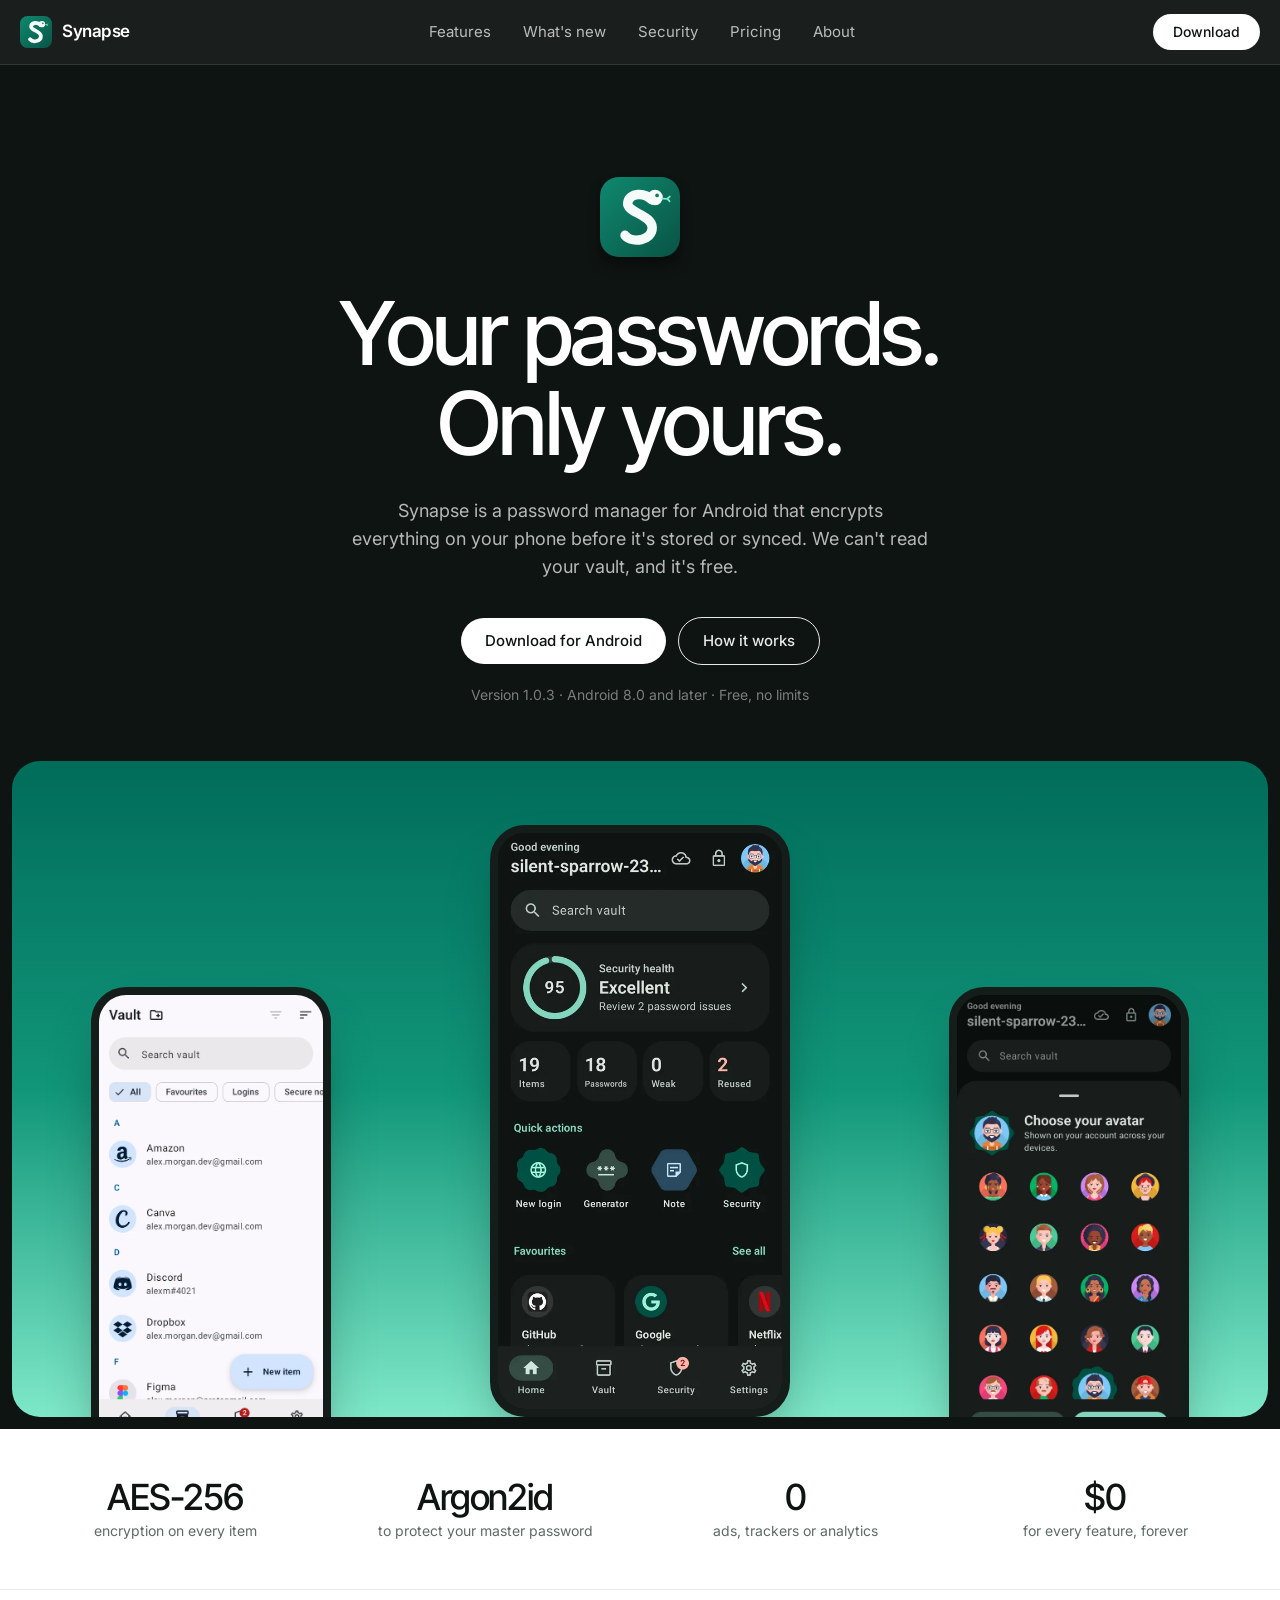
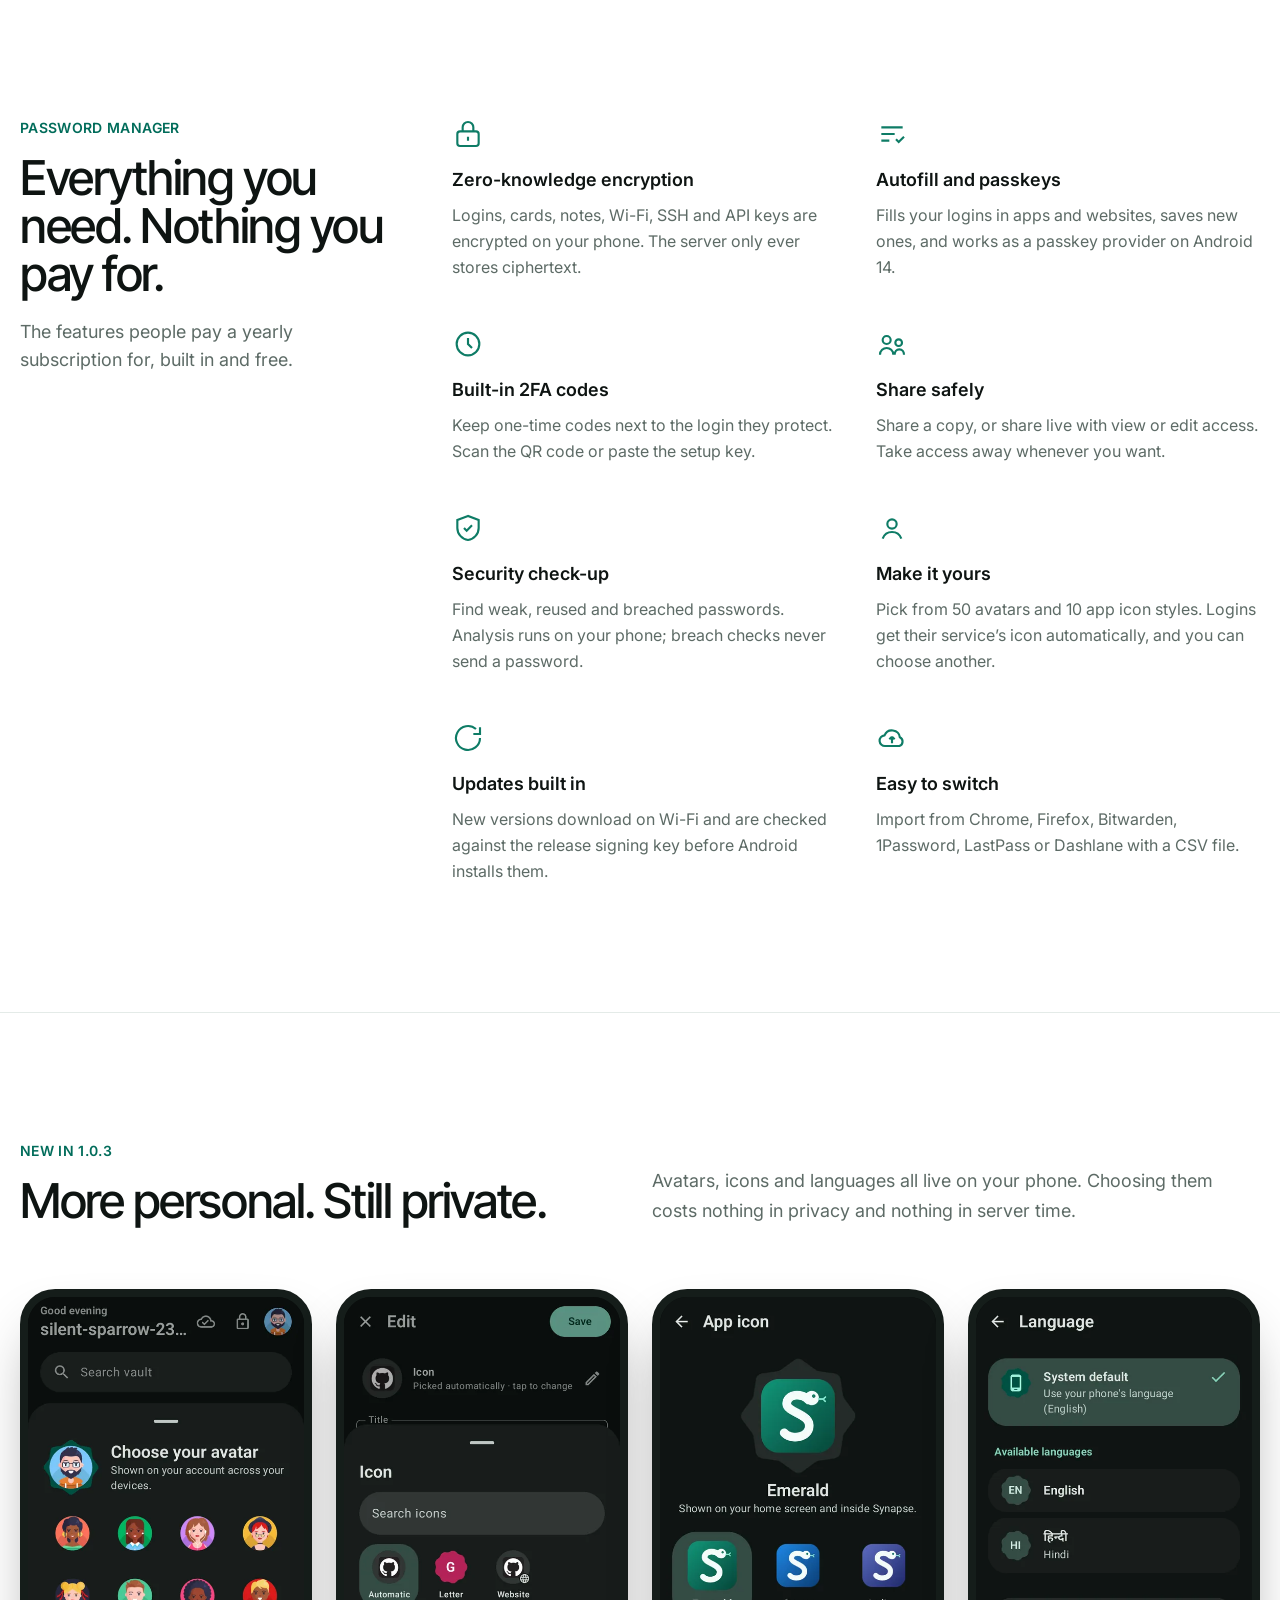
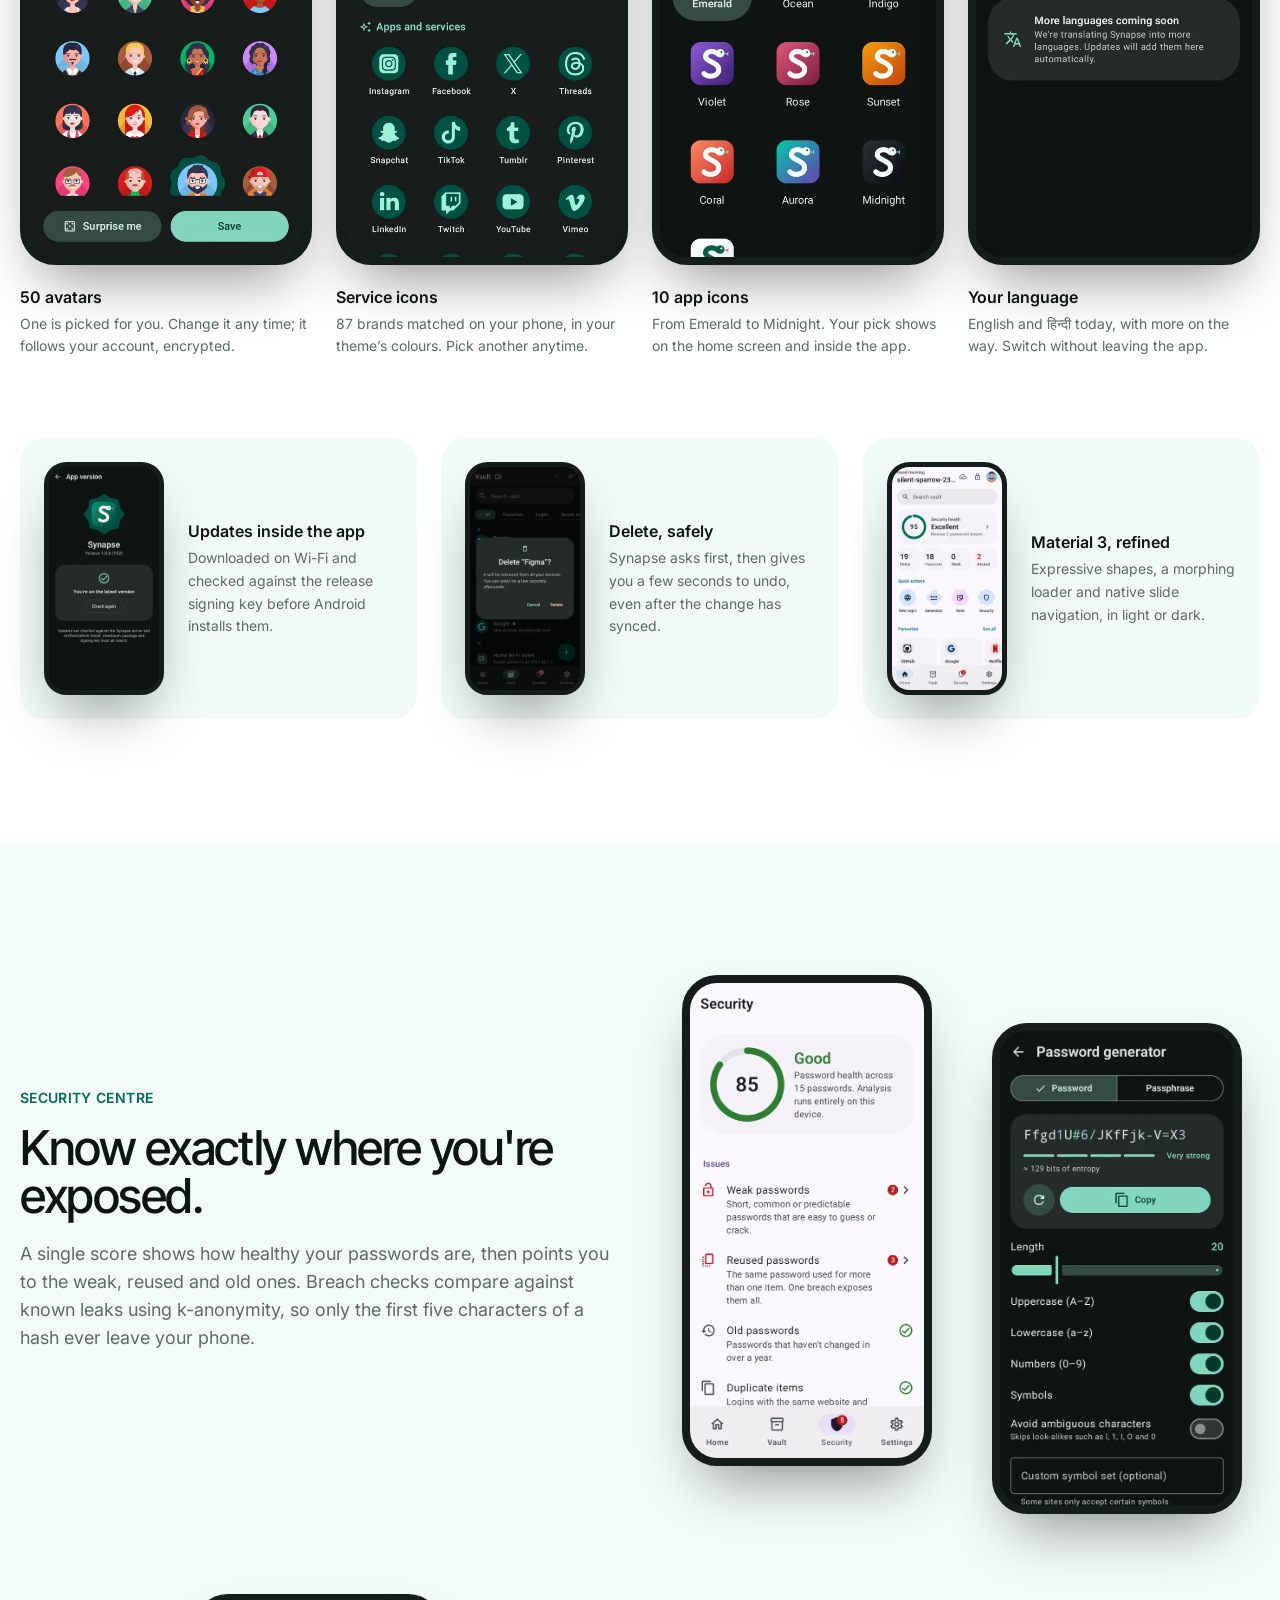
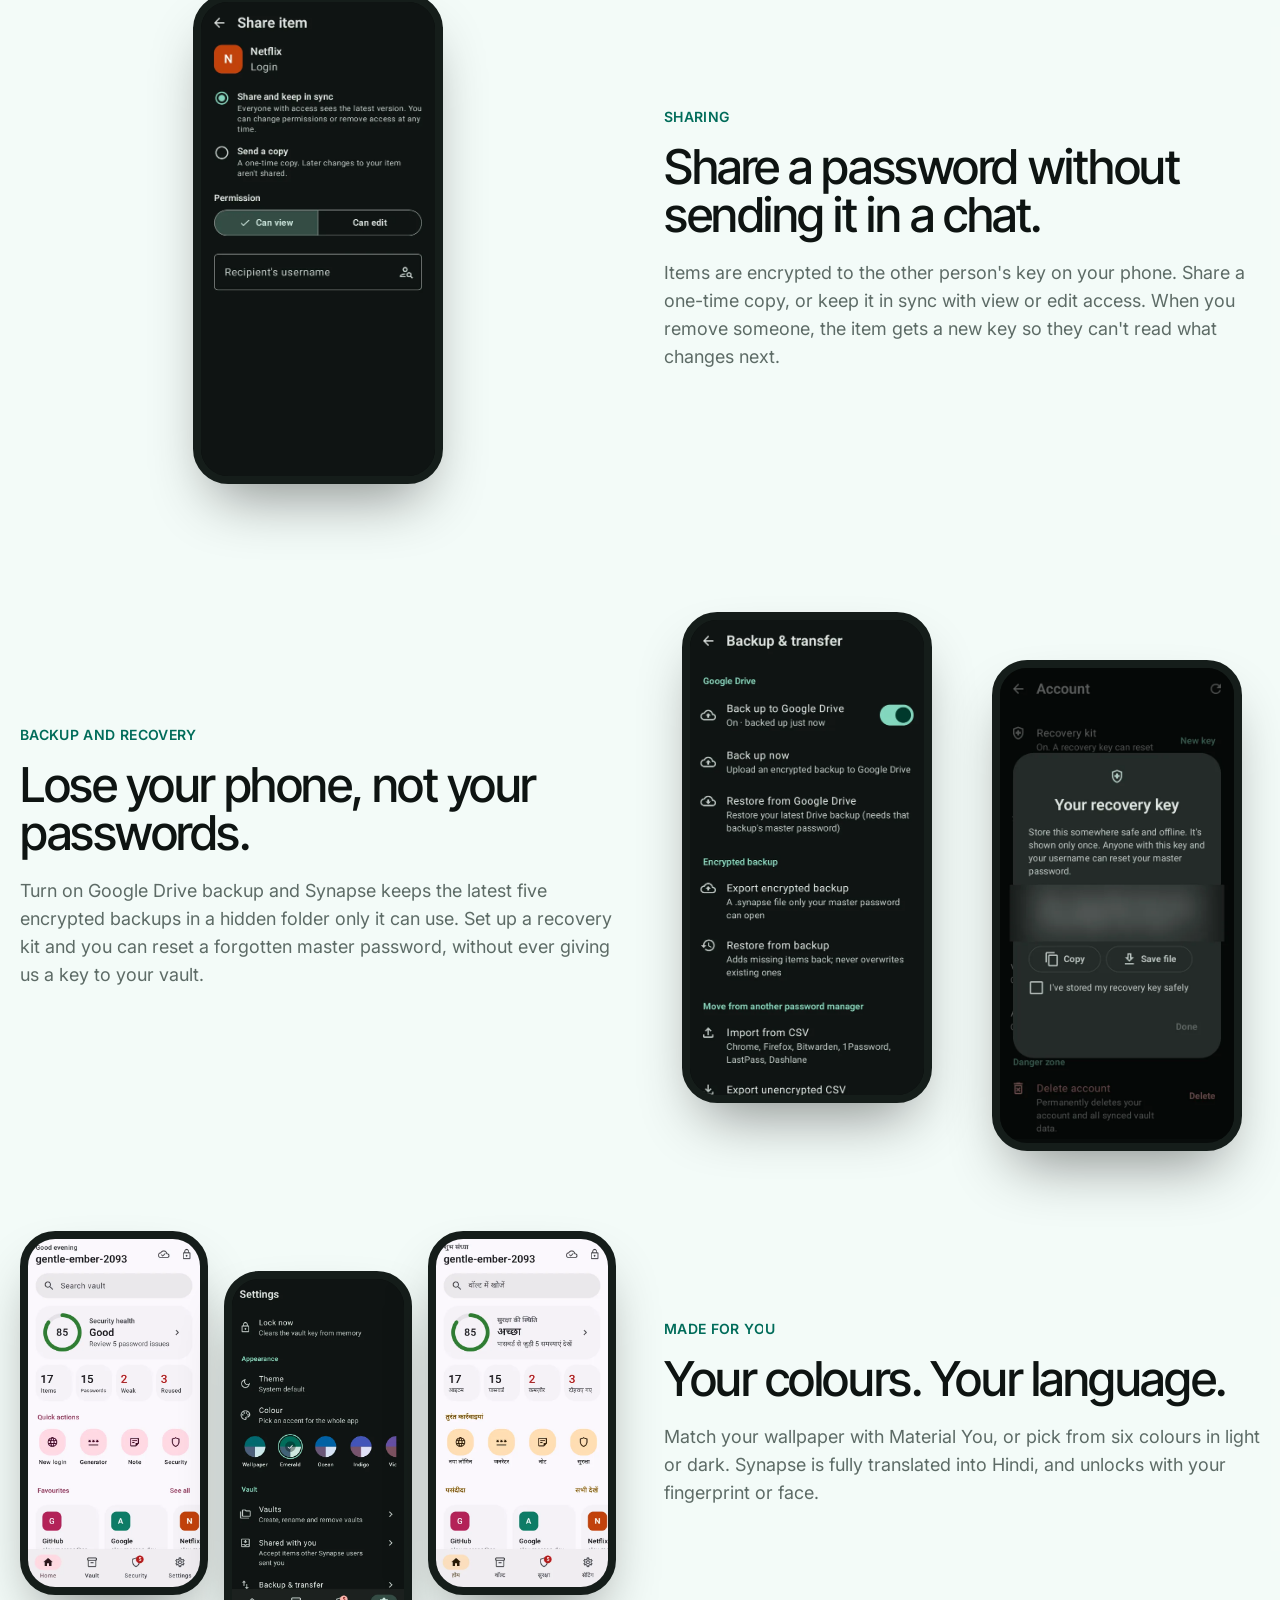
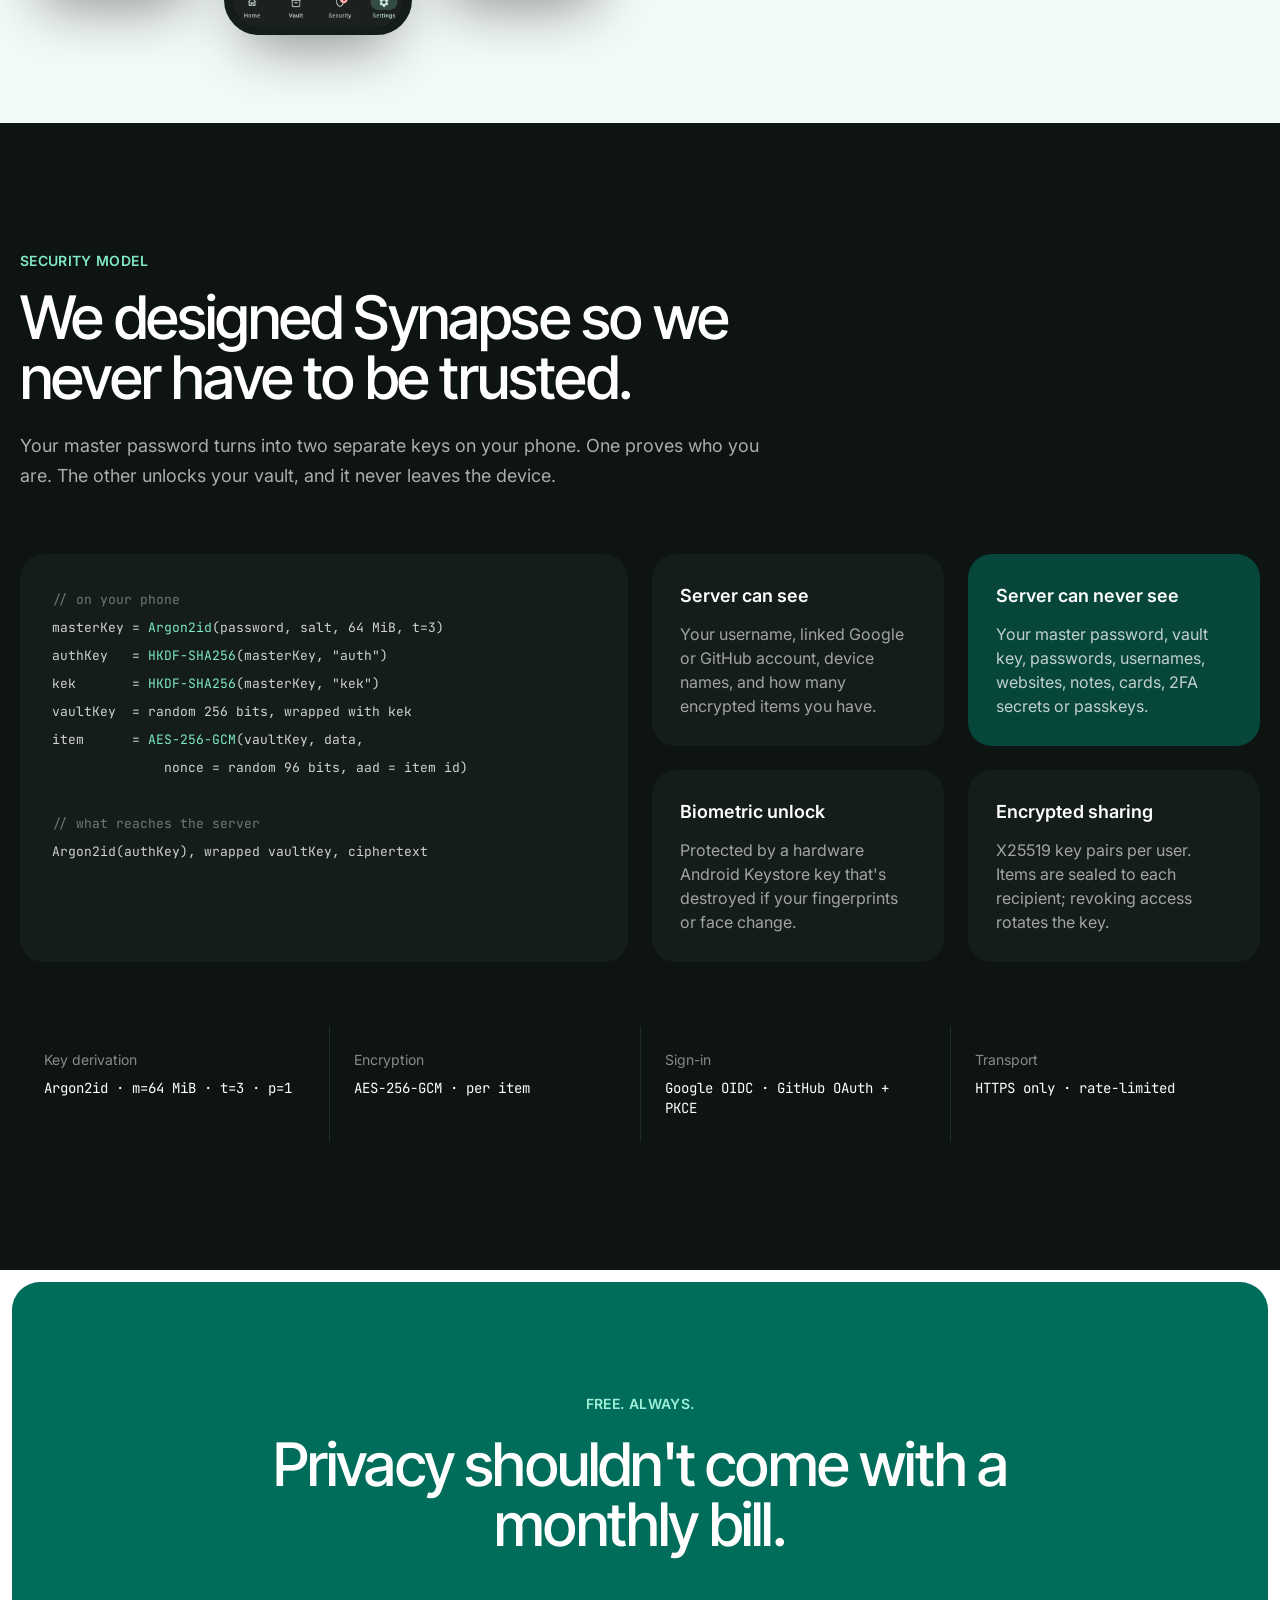
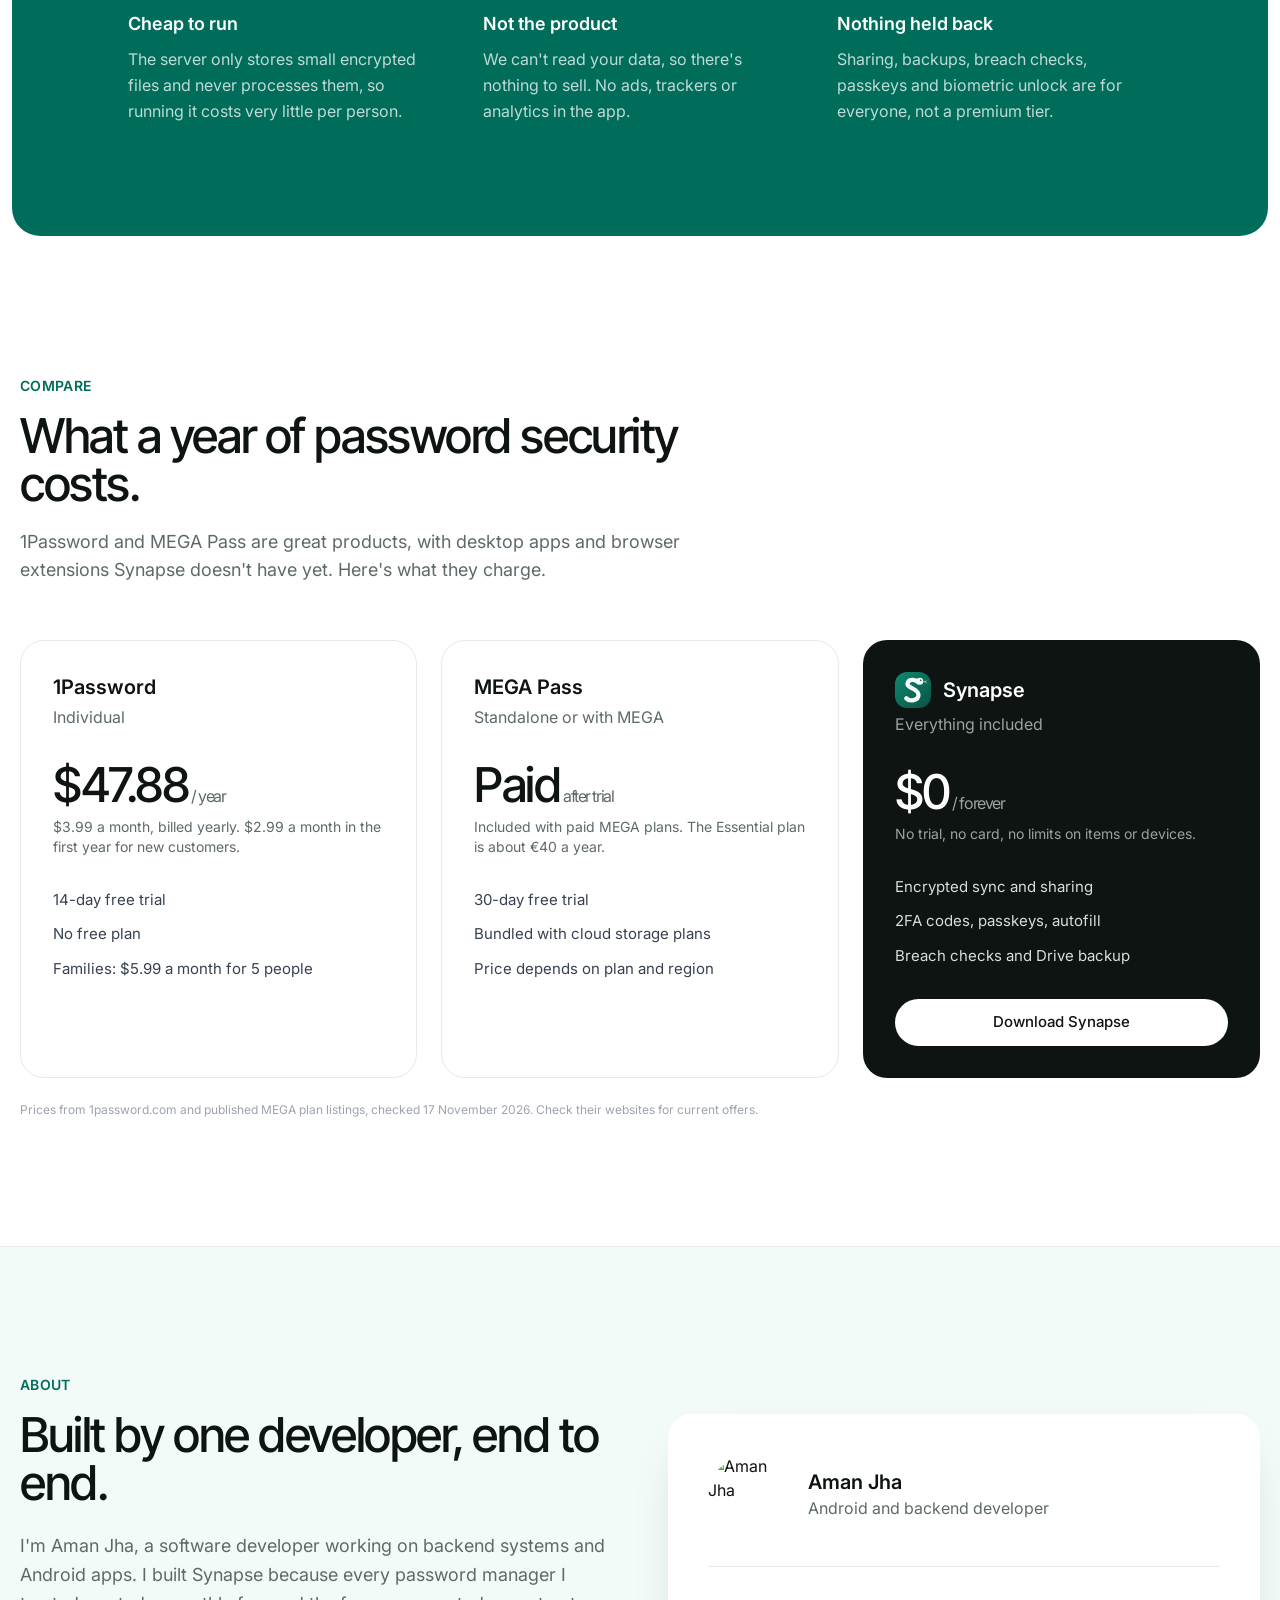
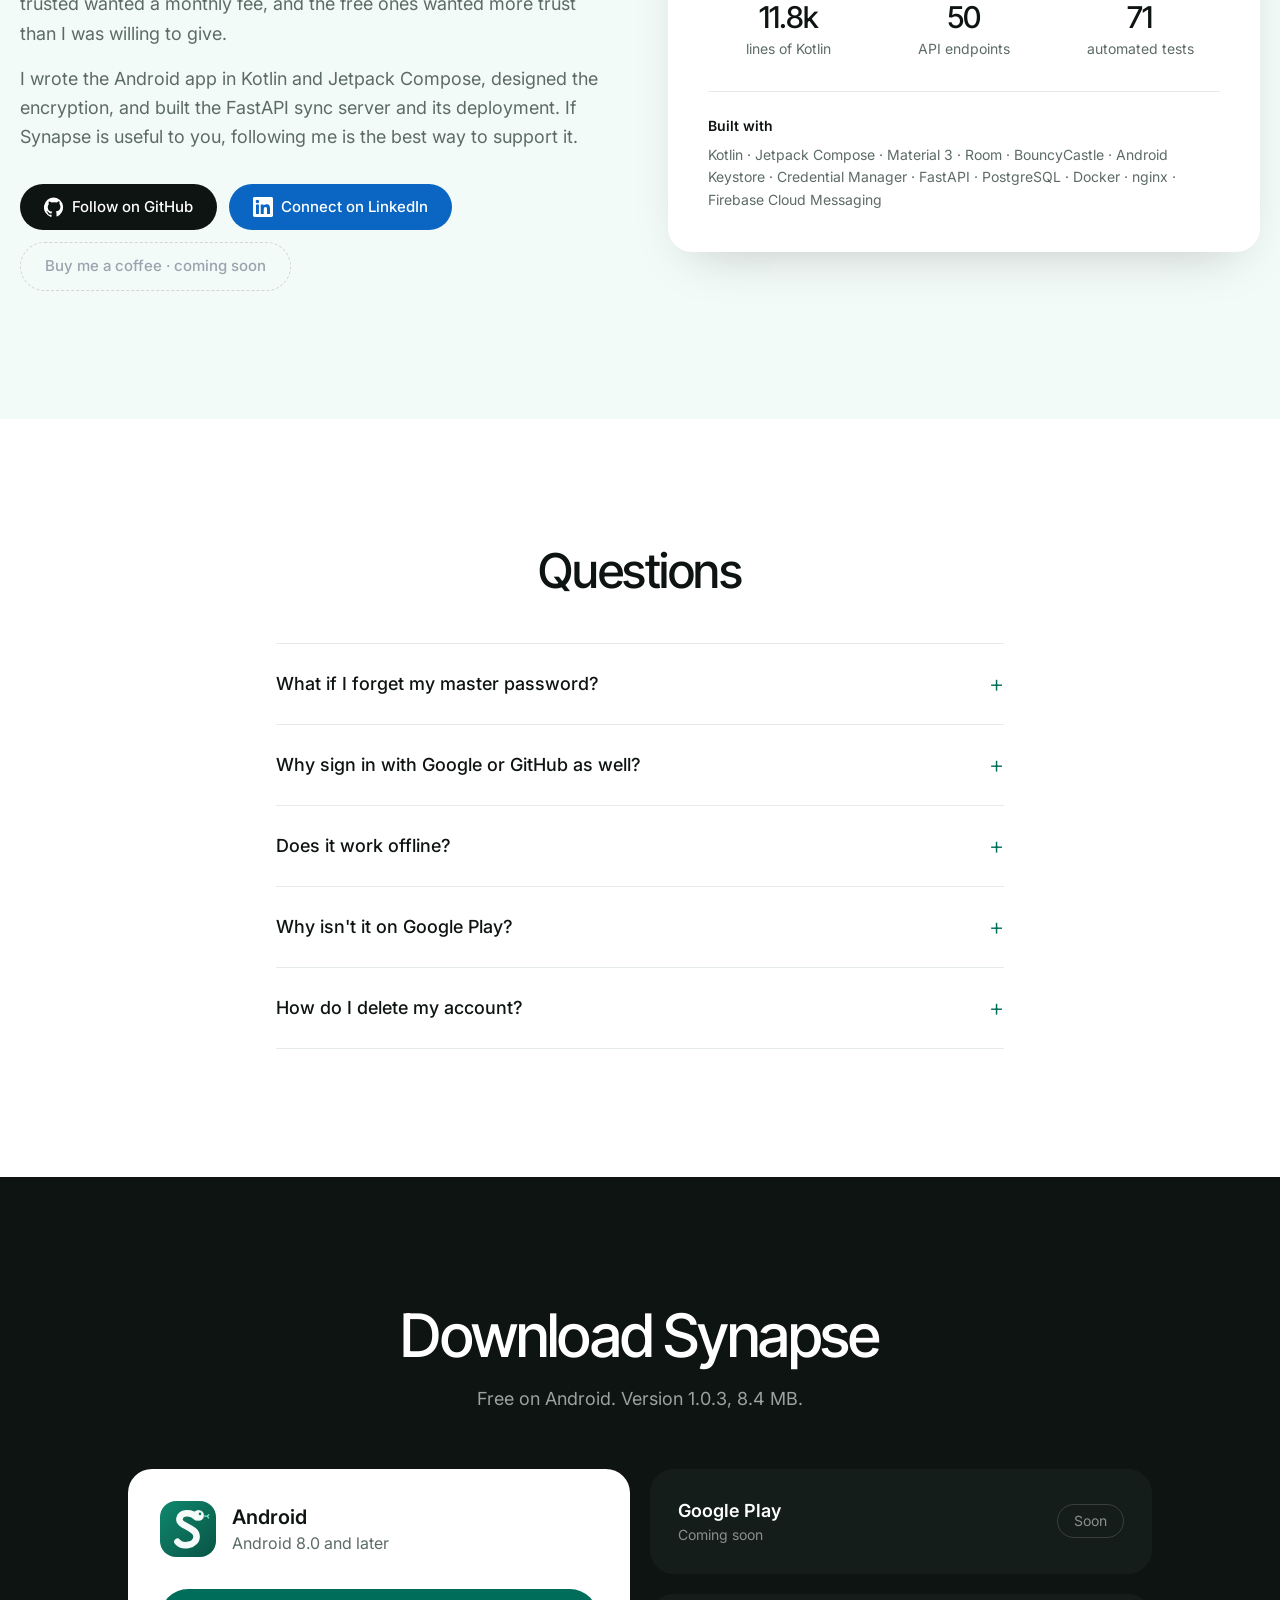
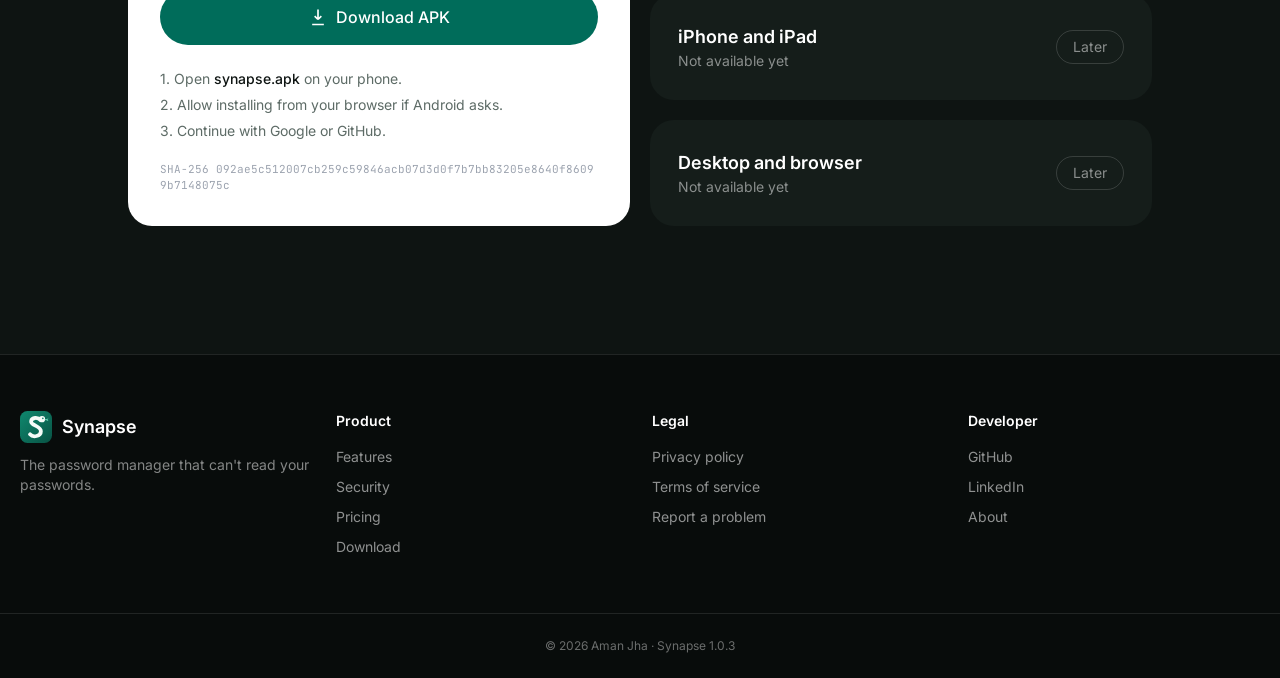
==== commit 2aa938e1: "Mobile layout: phone menu, tighter spacing, no horizontal scroll, two-column footer" ====
--- a/index.html
+++ b/index.html
@@ -26,31 +26,49 @@
     </a>
     <nav class="hidden items-center gap-8 text-[15px] text-white/70 md:flex">
       <a href="./#features" class="hover:text-white">Features</a>
+      <a href="./#new" class="hover:text-white">What's new</a>
       <a href="./#security" class="hover:text-white">Security</a>
       <a href="./#pricing" class="hover:text-white">Pricing</a>
       <a href="./#about" class="hover:text-white">About</a>
     </nav>
-    <a href="./#download" class="pill-light !px-5 !py-2 text-sm">Download</a>
+    <div class="flex items-center gap-2">
+      <a href="./#download" class="pill-light !px-4 !py-2 text-sm sm:!px-5">Download</a>
+      <details class="group relative md:hidden">
+        <summary class="flex h-10 w-10 cursor-pointer list-none items-center justify-center rounded-full text-white/80 hover:bg-white/10" aria-label="Menu">
+          <svg class="h-6 w-6 group-open:hidden" fill="none" stroke="currentColor" stroke-width="2" viewBox="0 0 24 24"><path d="M4 7h16M4 12h16M4 17h16"/></svg>
+          <svg class="hidden h-6 w-6 group-open:block" fill="none" stroke="currentColor" stroke-width="2" viewBox="0 0 24 24"><path d="M6 6l12 12M18 6 6 18"/></svg>
+        </summary>
+        <nav class="absolute right-0 top-12 w-56 overflow-hidden rounded-2xl border border-white/10 bg-night-800 py-2 text-[15px] shadow-2xl shadow-black/50">
+          <a href="./#features" class="block px-5 py-3 text-white/80 hover:bg-white/5 hover:text-white">Features</a>
+          <a href="./#new" class="block px-5 py-3 text-white/80 hover:bg-white/5 hover:text-white">What's new</a>
+          <a href="./#security" class="block px-5 py-3 text-white/80 hover:bg-white/5 hover:text-white">Security</a>
+          <a href="./#pricing" class="block px-5 py-3 text-white/80 hover:bg-white/5 hover:text-white">Pricing</a>
+          <a href="./#about" class="block px-5 py-3 text-white/80 hover:bg-white/5 hover:text-white">About</a>
+          <a href="privacy.html" class="block border-t border-white/10 px-5 py-3 text-white/60 hover:bg-white/5 hover:text-white">Privacy</a>
+          <a href="terms.html" class="block px-5 py-3 text-white/60 hover:bg-white/5 hover:text-white">Terms</a>
+        </nav>
+      </details>
+    </div>
   </div>
 </header>
 
 <main>
 <!-- Hero (dark, centred, product panel) -->
 <section class="bg-night-900 px-3 pb-3 text-white">
-  <div class="mx-auto max-w-4xl px-5 pb-14 pt-20 text-center sm:pt-28">
+  <div class="mx-auto max-w-4xl px-5 pb-12 pt-14 text-center sm:pb-14 sm:pt-28">
     <img src="assets/icon.svg" alt="Synapse app icon" class="mx-auto h-16 w-16 rounded-2xl shadow-lg shadow-black/40 sm:h-20 sm:w-20">
-    <h1 class="h-display mt-8 text-[44px] leading-[1.02] sm:text-7xl lg:text-[88px]">Your passwords.<br>Only yours.</h1>
-    <p class="mx-auto mt-7 max-w-xl text-lg leading-relaxed text-white/70">Synapse is a password manager for Android that encrypts everything on your phone before it's stored or synced. We can't read your vault, and it's free.</p>
-    <div class="mt-9 flex flex-wrap justify-center gap-3">
+    <h1 class="h-display mt-8 text-[38px] leading-[1.05] sm:text-7xl sm:leading-[1.02] lg:text-[88px]">Your passwords.<br>Only yours.</h1>
+    <p class="mx-auto mt-6 max-w-xl text-base leading-relaxed text-white/70 sm:mt-7 sm:text-lg">Synapse is a password manager for Android that encrypts everything on your phone before it's stored or synced. We can't read your vault, and it's free.</p>
+    <div class="mt-8 flex flex-col items-stretch justify-center gap-3 sm:mt-9 sm:flex-row sm:items-center">
       <a href="https://github.com/anuragjh/synapse-app/releases/latest/download/synapse.apk" class="pill-light">Download for Android</a>
       <a href="#security" class="pill-outline text-white/90 hover:text-white">How it works</a>
     </div>
     <p class="mt-5 text-sm text-white/45">Version 1.0.3 · Android 8.0 and later · Free, no limits</p>
   </div>
-  <div class="mx-auto max-w-[1400px] overflow-hidden rounded-[28px] bg-gradient-to-b from-brand-700 via-brand-500 to-brand-300 px-4 pt-12 sm:pt-16">
+  <div class="mx-auto max-w-[1400px] overflow-hidden rounded-[24px] bg-gradient-to-b from-brand-700 via-brand-500 to-brand-300 px-4 pt-10 sm:rounded-[28px] sm:pt-16">
     <div class="flex items-end justify-center gap-4 sm:gap-8">
       <div class="phone hidden w-[210px] translate-y-10 md:block lg:w-[240px]"><img src="assets/screens/v3-vault-light.webp" alt="Vault with service icons in light theme" width="540" height="1086"></div>
-      <div class="phone w-[240px] sm:w-[280px] lg:w-[300px]"><img src="assets/screens/v3-home.webp" alt="Synapse home screen with avatar, security score and quick actions" width="540" height="1086"></div>
+      <div class="phone !w-[230px] sm:!w-[280px] lg:!w-[300px]"><img src="assets/screens/v3-home.webp" alt="Synapse home screen with avatar, security score and quick actions" width="540" height="1086"></div>
       <div class="phone hidden w-[210px] translate-y-10 md:block lg:w-[240px]"><img src="assets/screens/v3-avatars.webp" alt="Choosing an avatar" width="540" height="1086"></div>
     </div>
   </div>
@@ -67,14 +85,14 @@
 </section>
 
 <!-- Features: heading left, icon grid right -->
-<section id="features" class="mx-auto max-w-7xl px-5 py-24 sm:py-32">
-  <div class="grid gap-14 lg:grid-cols-3">
+<section id="features" class="mx-auto max-w-7xl px-5 py-16 sm:py-24 lg:py-32">
+  <div class="grid gap-10 lg:grid-cols-3 lg:gap-14">
     <div>
       <p class="label">Password manager</p>
-      <h2 class="h-display mt-4 text-4xl leading-tight sm:text-5xl">Everything you need. Nothing you pay for.</h2>
+      <h2 class="h-display mt-4 text-[32px] leading-tight sm:text-5xl">Everything you need. Nothing you pay for.</h2>
       <p class="mt-5 text-lg text-muted">The features people pay a yearly subscription for, built in and free.</p>
     </div>
-    <div class="grid gap-x-10 gap-y-12 sm:grid-cols-2 lg:col-span-2">
+    <div class="grid gap-x-10 gap-y-9 sm:grid-cols-2 sm:gap-y-12 lg:col-span-2">
       <div><svg class="h-8 w-8 text-brand-600" fill="none" stroke="currentColor" stroke-width="1.6" viewBox="0 0 24 24"><rect x="4" y="10" width="16" height="11" rx="2"/><path d="M8 10V7a4 4 0 0 1 8 0v3M12 14v3"/></svg><h3 class="mt-4 text-lg font-semibold">Zero-knowledge encryption</h3><p class="mt-2 leading-relaxed text-muted">Logins, cards, notes, Wi-Fi, SSH and API keys are encrypted on your phone. The server only ever stores ciphertext.</p></div>
       <div><svg class="h-8 w-8 text-brand-600" fill="none" stroke="currentColor" stroke-width="1.6" viewBox="0 0 24 24"><path d="M4 7h16M4 12h10M4 17h6"/><path d="m15 16 2 2 4-4"/></svg><h3 class="mt-4 text-lg font-semibold">Autofill and passkeys</h3><p class="mt-2 leading-relaxed text-muted">Fills your logins in apps and websites, saves new ones, and works as a passkey provider on Android 14.</p></div>
       <div><svg class="h-8 w-8 text-brand-600" fill="none" stroke="currentColor" stroke-width="1.6" viewBox="0 0 24 24"><circle cx="12" cy="12" r="8.5"/><path d="M12 7.5V12l3 3"/></svg><h3 class="mt-4 text-lg font-semibold">Built-in 2FA codes</h3><p class="mt-2 leading-relaxed text-muted">Keep one-time codes next to the login they protect. Scan the QR code or paste the setup key.</p></div>
@@ -89,15 +107,15 @@
 
 <!-- New in 1.0.3 -->
 <section id="new" class="border-t border-line">
-  <div class="mx-auto max-w-7xl px-5 py-24 sm:py-32">
+  <div class="mx-auto max-w-7xl px-5 py-16 sm:py-24 lg:py-32">
     <div class="grid items-end gap-6 lg:grid-cols-2">
       <div>
         <p class="label">New in 1.0.3</p>
-        <h2 class="h-display mt-4 text-4xl leading-tight sm:text-5xl">More personal. Still private.</h2>
+        <h2 class="h-display mt-4 text-[32px] leading-tight sm:text-5xl">More personal. Still private.</h2>
       </div>
       <p class="text-lg leading-relaxed text-muted">Avatars, icons and languages all live on your phone. Choosing them costs nothing in privacy and nothing in server time.</p>
     </div>
-    <div class="mt-16 grid grid-cols-2 gap-x-6 gap-y-12 lg:grid-cols-4">
+    <div class="mt-12 grid grid-cols-2 gap-x-4 gap-y-10 sm:mt-16 sm:gap-x-6 sm:gap-y-12 lg:grid-cols-4">
       <figure>
         <div class="phone !w-full"><img loading="lazy" src="assets/screens/v3-avatars.webp" alt="Avatar picker with 50 avatars" width="540" height="1086"></div>
         <figcaption class="mt-5"><p class="font-semibold">50 avatars</p><p class="mt-1 text-sm leading-relaxed text-muted">One is picked for you. Change it any time; it follows your account, encrypted.</p></figcaption>
@@ -115,17 +133,17 @@
         <figcaption class="mt-5"><p class="font-semibold">Your language</p><p class="mt-1 text-sm leading-relaxed text-muted">English and हिन्दी today, with more on the way. Switch without leaving the app.</p></figcaption>
       </figure>
     </div>
-    <div class="mt-20 grid gap-6 lg:grid-cols-3">
-      <div class="flex items-center gap-6 rounded-3xl bg-brand-50/70 p-6">
-        <div class="phone !w-[120px] shrink-0 !rounded-[1.4rem] !border-[5px]"><img loading="lazy" src="assets/screens/v3-version.webp" alt="App version screen" width="540" height="1086"></div>
+    <div class="mt-14 grid gap-4 sm:mt-20 sm:gap-6 lg:grid-cols-3">
+      <div class="flex items-center gap-5 rounded-3xl bg-brand-50/70 p-5 sm:gap-6 sm:p-6">
+        <div class="phone !w-[96px] shrink-0 !rounded-[1.2rem] !border-[4px] sm:!w-[120px] sm:!rounded-[1.4rem] sm:!border-[5px]"><img loading="lazy" src="assets/screens/v3-version.webp" alt="App version screen" width="540" height="1086"></div>
         <div><p class="font-semibold">Updates inside the app</p><p class="mt-1 text-sm leading-relaxed text-muted">Downloaded on Wi-Fi and checked against the release signing key before Android installs them.</p></div>
       </div>
-      <div class="flex items-center gap-6 rounded-3xl bg-brand-50/70 p-6">
-        <div class="phone !w-[120px] shrink-0 !rounded-[1.4rem] !border-[5px]"><img loading="lazy" src="assets/screens/v3-delete.webp" alt="Delete confirmation dialog" width="540" height="1086"></div>
+      <div class="flex items-center gap-5 rounded-3xl bg-brand-50/70 p-5 sm:gap-6 sm:p-6">
+        <div class="phone !w-[96px] shrink-0 !rounded-[1.2rem] !border-[4px] sm:!w-[120px] sm:!rounded-[1.4rem] sm:!border-[5px]"><img loading="lazy" src="assets/screens/v3-delete.webp" alt="Delete confirmation dialog" width="540" height="1086"></div>
         <div><p class="font-semibold">Delete, safely</p><p class="mt-1 text-sm leading-relaxed text-muted">Synapse asks first, then gives you a few seconds to undo, even after the change has synced.</p></div>
       </div>
-      <div class="flex items-center gap-6 rounded-3xl bg-brand-50/70 p-6">
-        <div class="phone !w-[120px] shrink-0 !rounded-[1.4rem] !border-[5px]"><img loading="lazy" src="assets/screens/v3-home-light.webp" alt="Home screen in light theme" width="540" height="1086"></div>
+      <div class="flex items-center gap-5 rounded-3xl bg-brand-50/70 p-5 sm:gap-6 sm:p-6">
+        <div class="phone !w-[96px] shrink-0 !rounded-[1.2rem] !border-[4px] sm:!w-[120px] sm:!rounded-[1.4rem] sm:!border-[5px]"><img loading="lazy" src="assets/screens/v3-home-light.webp" alt="Home screen in light theme" width="540" height="1086"></div>
         <div><p class="font-semibold">Material 3, refined</p><p class="mt-1 text-sm leading-relaxed text-muted">Expressive shapes, a morphing loader and native slide navigation, in light or dark.</p></div>
       </div>
     </div>
@@ -138,8 +156,8 @@
     <div class="grid items-center gap-12 lg:grid-cols-2">
       <div class="order-2 lg:order-1">
         <p class="label">Security centre</p>
-        <h2 class="h-display mt-4 text-4xl leading-tight sm:text-5xl">Know exactly where you're exposed.</h2>
-        <p class="mt-5 text-lg leading-relaxed text-muted">A single score shows how healthy your passwords are, then points you to the weak, reused and old ones. Breach checks compare against known leaks using k-anonymity, so only the first five characters of a hash ever leave your phone.</p>
+        <h2 class="h-display mt-4 text-[32px] leading-tight sm:text-5xl">Know exactly where you're exposed.</h2>
+        <p class="mt-5 text-base leading-relaxed text-muted sm:text-lg">A single score shows how healthy your passwords are, then points you to the weak, reused and old ones. Breach checks compare against known leaks using k-anonymity, so only the first five characters of a hash ever leave your phone.</p>
       </div>
       <div class="order-1 flex justify-center gap-6 lg:order-2">
         <div class="phone"><img loading="lazy" src="assets/screens/security-light.webp" alt="Security centre with score 85" width="540" height="1086"></div>
@@ -152,15 +170,15 @@
       </div>
       <div>
         <p class="label">Sharing</p>
-        <h2 class="h-display mt-4 text-4xl leading-tight sm:text-5xl">Share a password without sending it in a chat.</h2>
-        <p class="mt-5 text-lg leading-relaxed text-muted">Items are encrypted to the other person's key on your phone. Share a one-time copy, or keep it in sync with view or edit access. When you remove someone, the item gets a new key so they can't read what changes next.</p>
+        <h2 class="h-display mt-4 text-[32px] leading-tight sm:text-5xl">Share a password without sending it in a chat.</h2>
+        <p class="mt-5 text-base leading-relaxed text-muted sm:text-lg">Items are encrypted to the other person's key on your phone. Share a one-time copy, or keep it in sync with view or edit access. When you remove someone, the item gets a new key so they can't read what changes next.</p>
       </div>
     </div>
     <div class="grid items-center gap-12 lg:grid-cols-2">
       <div class="order-2 lg:order-1">
         <p class="label">Backup and recovery</p>
-        <h2 class="h-display mt-4 text-4xl leading-tight sm:text-5xl">Lose your phone, not your passwords.</h2>
-        <p class="mt-5 text-lg leading-relaxed text-muted">Turn on Google Drive backup and Synapse keeps the latest five encrypted backups in a hidden folder only it can use. Set up a recovery kit and you can reset a forgotten master password, without ever giving us a key to your vault.</p>
+        <h2 class="h-display mt-4 text-[32px] leading-tight sm:text-5xl">Lose your phone, not your passwords.</h2>
+        <p class="mt-5 text-base leading-relaxed text-muted sm:text-lg">Turn on Google Drive backup and Synapse keeps the latest five encrypted backups in a hidden folder only it can use. Set up a recovery kit and you can reset a forgotten master password, without ever giving us a key to your vault.</p>
       </div>
       <div class="order-1 flex justify-center gap-6 lg:order-2">
         <div class="phone"><img loading="lazy" src="assets/screens/drive-backup.webp" alt="Google Drive backup turned on" width="540" height="1086"></div>
@@ -168,15 +186,15 @@
       </div>
     </div>
     <div class="grid items-center gap-12 lg:grid-cols-2">
-      <div class="flex justify-center gap-4">
-        <div class="phone !w-[170px] sm:!w-[200px]"><img loading="lazy" src="assets/screens/home-rose.webp" alt="Home screen in Rose" width="540" height="1086"></div>
-        <div class="phone !w-[170px] translate-y-10 sm:!w-[200px]"><img loading="lazy" src="assets/screens/colour-picker.webp" alt="Colour picker in dark mode" width="540" height="1086"></div>
+      <div class="flex justify-center gap-3 sm:gap-4">
+        <div class="phone !w-[140px] sm:!w-[200px]"><img loading="lazy" src="assets/screens/home-rose.webp" alt="Home screen in Rose" width="540" height="1086"></div>
+        <div class="phone !w-[140px] translate-y-8 sm:!w-[200px] sm:translate-y-10"><img loading="lazy" src="assets/screens/colour-picker.webp" alt="Colour picker in dark mode" width="540" height="1086"></div>
         <div class="phone hidden !w-[200px] sm:block"><img loading="lazy" src="assets/screens/home-hindi.webp" alt="Home screen in Hindi" width="540" height="1086"></div>
       </div>
       <div>
         <p class="label">Made for you</p>
-        <h2 class="h-display mt-4 text-4xl leading-tight sm:text-5xl">Your colours. Your language.</h2>
-        <p class="mt-5 text-lg leading-relaxed text-muted">Match your wallpaper with Material You, or pick from six colours in light or dark. Synapse is fully translated into Hindi, and unlocks with your fingerprint or face.</p>
+        <h2 class="h-display mt-4 text-[32px] leading-tight sm:text-5xl">Your colours. Your language.</h2>
+        <p class="mt-5 text-base leading-relaxed text-muted sm:text-lg">Match your wallpaper with Material You, or pick from six colours in light or dark. Synapse is fully translated into Hindi, and unlocks with your fingerprint or face.</p>
       </div>
     </div>
   </div>
@@ -184,15 +202,15 @@
 
 <!-- Security (dark, technical) -->
 <section id="security" class="bg-night-900 text-white">
-  <div class="mx-auto max-w-7xl px-5 py-24 sm:py-32">
+  <div class="mx-auto max-w-7xl px-5 py-16 sm:py-24 lg:py-32">
     <div class="max-w-3xl">
       <p class="text-sm font-semibold uppercase tracking-wide text-brand-300">Security model</p>
-      <h2 class="h-display mt-4 text-4xl leading-tight sm:text-6xl">We designed Synapse so we never have to be trusted.</h2>
+      <h2 class="h-display mt-4 text-[32px] leading-tight sm:text-6xl">We designed Synapse so we never have to be trusted.</h2>
       <p class="mt-6 text-lg leading-relaxed text-white/65">Your master password turns into two separate keys on your phone. One proves who you are. The other unlocks your vault, and it never leaves the device.</p>
     </div>
     <div class="mt-16 grid grid-cols-1 gap-6 lg:grid-cols-2">
       <div class="min-w-0 rounded-3xl bg-night-800 p-5 sm:p-8">
-<pre class="overflow-x-auto font-mono text-[11.5px] leading-6 text-white/80 sm:text-[13px] sm:leading-7"><span class="text-white/40">// on your phone</span>
+<pre class="whitespace-pre-wrap break-words font-mono text-[11.5px] leading-6 text-white/80 sm:whitespace-pre sm:text-[13px] sm:leading-7"><span class="text-white/40">// on your phone</span>
 masterKey = <span class="text-brand-300">Argon2id</span>(password, salt, 64 MiB, t=3)
 authKey   = <span class="text-brand-300">HKDF-SHA256</span>(masterKey, "auth")
 kek       = <span class="text-brand-300">HKDF-SHA256</span>(masterKey, "kek")
@@ -221,9 +239,9 @@
 
 <!-- Free banner (full-width brand panel) -->
 <section class="px-3 py-3">
-  <div class="mx-auto max-w-[1400px] rounded-[28px] bg-brand-700 px-6 py-20 text-center text-white sm:py-28">
+  <div class="mx-auto max-w-[1400px] rounded-[24px] bg-brand-700 px-6 py-16 text-center text-white sm:rounded-[28px] sm:py-28">
     <p class="text-sm font-semibold uppercase tracking-wide text-brand-200">Free. Always.</p>
-    <h2 class="h-display mx-auto mt-5 max-w-3xl text-4xl leading-tight sm:text-6xl">Privacy shouldn't come with a monthly bill.</h2>
+    <h2 class="h-display mx-auto mt-5 max-w-3xl text-[32px] leading-tight sm:text-6xl">Privacy shouldn't come with a monthly bill.</h2>
     <div class="mx-auto mt-14 grid max-w-5xl gap-10 text-left sm:grid-cols-3">
       <div><h3 class="text-lg font-semibold">Cheap to run</h3><p class="mt-2 leading-relaxed text-white/75">The server only stores small encrypted files and never processes them, so running it costs very little per person.</p></div>
       <div><h3 class="text-lg font-semibold">Not the product</h3><p class="mt-2 leading-relaxed text-white/75">We can't read your data, so there's nothing to sell. No ads, trackers or analytics in the app.</p></div>
@@ -233,10 +251,10 @@
 </section>
 
 <!-- Pricing comparison -->
-<section id="pricing" class="mx-auto max-w-7xl px-5 py-24 sm:py-32">
+<section id="pricing" class="mx-auto max-w-7xl px-5 py-16 sm:py-24 lg:py-32">
   <div class="max-w-2xl">
     <p class="label">Compare</p>
-    <h2 class="h-display mt-4 text-4xl leading-tight sm:text-5xl">What a year of password security costs.</h2>
+    <h2 class="h-display mt-4 text-[32px] leading-tight sm:text-5xl">What a year of password security costs.</h2>
     <p class="mt-5 text-lg text-muted">1Password and MEGA Pass are great products, with desktop apps and browser extensions Synapse doesn't have yet. Here's what they charge.</p>
   </div>
   <div class="mt-14 grid gap-6 lg:grid-cols-3">
@@ -265,10 +283,10 @@
 
 <!-- About -->
 <section id="about" class="border-t border-line bg-brand-50/60">
-  <div class="mx-auto grid max-w-7xl items-center gap-14 px-5 py-24 sm:py-32 lg:grid-cols-2">
+  <div class="mx-auto grid max-w-7xl items-center gap-14 px-5 py-16 sm:py-24 lg:py-32 lg:grid-cols-2">
     <div>
       <p class="label">About</p>
-      <h2 class="h-display mt-4 text-4xl leading-tight sm:text-5xl">Built by one developer, end to end.</h2>
+      <h2 class="h-display mt-4 text-[32px] leading-tight sm:text-5xl">Built by one developer, end to end.</h2>
       <div class="mt-6 space-y-4 text-lg leading-relaxed text-muted">
         <p>I'm Aman Jha, a software developer working on backend systems and Android apps. I built Synapse because every password manager I trusted wanted a monthly fee, and the free ones wanted more trust than I was willing to give.</p>
         <p>I wrote the Android app in Kotlin and Jetpack Compose, designed the encryption, and built the FastAPI sync server and its deployment. If Synapse is useful to you, following me is the best way to support it.</p>
@@ -298,7 +316,7 @@
 </section>
 
 <!-- FAQ -->
-<section class="mx-auto max-w-3xl px-5 py-24 sm:py-32">
+<section class="mx-auto max-w-3xl px-5 py-16 sm:py-24 lg:py-32">
   <h2 class="h-display text-center text-4xl sm:text-5xl">Questions</h2>
   <div class="mt-12 divide-y divide-line border-y border-line">
     <details class="group py-6"><summary class="flex cursor-pointer list-none items-center justify-between text-lg font-medium">What if I forget my master password?<span class="text-2xl font-light text-brand-700 transition group-open:rotate-45">+</span></summary><p class="mt-3 leading-relaxed text-muted">If you set up a recovery kit, you can reset it with your recovery key. Without one, nobody can open your vault, including us. Set up the kit in Settings → Account.</p></details>
@@ -312,7 +330,7 @@
 <!-- Download cards -->
 <section id="download" class="bg-night-900 px-5 py-24 text-white sm:py-32">
   <div class="mx-auto max-w-5xl">
-    <h2 class="h-display text-center text-4xl sm:text-6xl">Download Synapse</h2>
+    <h2 class="h-display text-center text-[34px] sm:text-6xl">Download Synapse</h2>
     <p class="mt-5 text-center text-lg text-white/60">Free on Android. Version 1.0.3, 8.4 MB.</p>
     <div class="mt-14 grid gap-5 md:grid-cols-2">
       <div class="rounded-3xl bg-white p-8 text-night-900">
@@ -335,8 +353,8 @@
 
 <!-- Footer -->
 <footer class="border-t border-white/10 bg-night-950 text-white">
-  <div class="mx-auto grid max-w-7xl gap-10 px-5 py-14 sm:grid-cols-2 lg:grid-cols-4">
-    <div>
+  <div class="mx-auto grid max-w-7xl grid-cols-2 gap-x-6 gap-y-10 px-5 py-14 lg:grid-cols-4">
+    <div class="col-span-2 lg:col-span-1">
       <a href="./" class="flex items-center gap-2.5 text-lg font-semibold"><img src="assets/icon.svg" alt="" class="h-8 w-8"> Synapse</a>
       <p class="mt-3 text-sm text-white/50">The password manager that can't read your passwords.</p>
     </div>
@@ -346,5 +364,9 @@
   </div>
   <div class="border-t border-white/10 py-6 text-center text-xs text-white/40">© 2026 Aman Jha · Synapse 1.0.3</div>
 </footer>
+<script>
+  // Close the phone menu after choosing a link.
+  document.querySelectorAll('header details nav a').forEach(a => a.addEventListener('click', () => a.closest('details').removeAttribute('open')));
+</script>
 </body>
 </html>
--- a/assets/site.css
+++ b/assets/site.css
@@ -1 +1 @@
-*,:after,:before{--tw-border-spacing-x:0;--tw-border-spacing-y:0;--tw-translate-x:0;--tw-translate-y:0;--tw-rotate:0;--tw-skew-x:0;--tw-skew-y:0;--tw-scale-x:1;--tw-scale-y:1;--tw-pan-x: ;--tw-pan-y: ;--tw-pinch-zoom: ;--tw-scroll-snap-strictness:proximity;--tw-gradient-from-position: ;--tw-gradient-via-position: ;--tw-gradient-to-position: ;--tw-ordinal: ;--tw-slashed-zero: ;--tw-numeric-figure: ;--tw-numeric-spacing: ;--tw-numeric-fraction: ;--tw-ring-inset: ;--tw-ring-offset-width:0px;--tw-ring-offset-color:#fff;--tw-ring-color:rgba(59,130,246,.5);--tw-ring-offset-shadow:0 0 #0000;--tw-ring-shadow:0 0 #0000;--tw-shadow:0 0 #0000;--tw-shadow-colored:0 0 #0000;--tw-blur: ;--tw-brightness: ;--tw-contrast: ;--tw-grayscale: ;--tw-hue-rotate: ;--tw-invert: ;--tw-saturate: ;--tw-sepia: ;--tw-drop-shadow: ;--tw-backdrop-blur: ;--tw-backdrop-brightness: ;--tw-backdrop-contrast: ;--tw-backdrop-grayscale: ;--tw-backdrop-hue-rotate: ;--tw-backdrop-invert: ;--tw-backdrop-opacity: ;--tw-backdrop-saturate: ;--tw-backdrop-sepia: ;--tw-contain-size: ;--tw-contain-layout: ;--tw-contain-paint: ;--tw-contain-style: }::backdrop{--tw-border-spacing-x:0;--tw-border-spacing-y:0;--tw-translate-x:0;--tw-translate-y:0;--tw-rotate:0;--tw-skew-x:0;--tw-skew-y:0;--tw-scale-x:1;--tw-scale-y:1;--tw-pan-x: ;--tw-pan-y: ;--tw-pinch-zoom: ;--tw-scroll-snap-strictness:proximity;--tw-gradient-from-position: ;--tw-gradient-via-position: ;--tw-gradient-to-position: ;--tw-ordinal: ;--tw-slashed-zero: ;--tw-numeric-figure: ;--tw-numeric-spacing: ;--tw-numeric-fraction: ;--tw-ring-inset: ;--tw-ring-offset-width:0px;--tw-ring-offset-color:#fff;--tw-ring-color:rgba(59,130,246,.5);--tw-ring-offset-shadow:0 0 #0000;--tw-ring-shadow:0 0 #0000;--tw-shadow:0 0 #0000;--tw-shadow-colored:0 0 #0000;--tw-blur: ;--tw-brightness: ;--tw-contrast: ;--tw-grayscale: ;--tw-hue-rotate: ;--tw-invert: ;--tw-saturate: ;--tw-sepia: ;--tw-drop-shadow: ;--tw-backdrop-blur: ;--tw-backdrop-brightness: ;--tw-backdrop-contrast: ;--tw-backdrop-grayscale: ;--tw-backdrop-hue-rotate: ;--tw-backdrop-invert: ;--tw-backdrop-opacity: ;--tw-backdrop-saturate: ;--tw-backdrop-sepia: ;--tw-contain-size: ;--tw-contain-layout: ;--tw-contain-paint: ;--tw-contain-style: }/*! tailwindcss v3.4.17 | MIT License | https://tailwindcss.com*/*,:after,:before{box-sizing:border-box;border:0 solid #e5e7eb}:after,:before{--tw-content:""}:host,html{line-height:1.5;-webkit-text-size-adjust:100%;-moz-tab-size:4;-o-tab-size:4;tab-size:4;font-family:Inter,system-ui,sans-serif;font-feature-settings:normal;font-variation-settings:normal;-webkit-tap-highlight-color:transparent}body{margin:0;line-height:inherit}hr{height:0;color:inherit;border-top-width:1px}abbr:where([title]){-webkit-text-decoration:underline dotted;text-decoration:underline dotted}h1,h2,h3,h4,h5,h6{font-size:inherit;font-weight:inherit}a{color:inherit;text-decoration:inherit}b,strong{font-weight:bolder}code,kbd,pre,samp{font-family:JetBrains Mono,ui-monospace,monospace;font-feature-settings:normal;font-variation-settings:normal;font-size:1em}small{font-size:80%}sub,sup{font-size:75%;line-height:0;position:relative;vertical-align:baseline}sub{bottom:-.25em}sup{top:-.5em}table{text-indent:0;border-color:inherit;border-collapse:collapse}button,input,optgroup,select,textarea{font-family:inherit;font-feature-settings:inherit;font-variation-settings:inherit;font-size:100%;font-weight:inherit;line-height:inherit;letter-spacing:inherit;color:inherit;margin:0;padding:0}button,select{text-transform:none}button,input:where([type=button]),input:where([type=reset]),input:where([type=submit]){-webkit-appearance:button;background-color:transparent;background-image:none}:-moz-focusring{outline:auto}:-moz-ui-invalid{box-shadow:none}progress{vertical-align:baseline}::-webkit-inner-spin-button,::-webkit-outer-spin-button{height:auto}[type=search]{-webkit-appearance:textfield;outline-offset:-2px}::-webkit-search-decoration{-webkit-appearance:none}::-webkit-file-upload-button{-webkit-appearance:button;font:inherit}summary{display:list-item}blockquote,dd,dl,figure,h1,h2,h3,h4,h5,h6,hr,p,pre{margin:0}fieldset{margin:0}fieldset,legend{padding:0}menu,ol,ul{list-style:none;margin:0;padding:0}dialog{padding:0}textarea{resize:vertical}input::-moz-placeholder,textarea::-moz-placeholder{opacity:1;color:#9ca3af}input::placeholder,textarea::placeholder{opacity:1;color:#9ca3af}[role=button],button{cursor:pointer}:disabled{cursor:default}audio,canvas,embed,iframe,img,object,svg,video{display:block;vertical-align:middle}img,video{max-width:100%;height:auto}[hidden]:where(:not([hidden=until-found])){display:none}.phone{position:relative;margin-left:auto;margin-right:auto;width:220px;overflow:hidden;border-radius:2.2rem;border-width:8px;--tw-border-opacity:1;border-color:rgb(21 29 26/var(--tw-border-opacity,1));--tw-bg-opacity:1;background-color:rgb(8 12 11/var(--tw-bg-opacity,1));--tw-shadow:0 30px 60px -20px rgba(0,0,0,.45);--tw-shadow-colored:0 30px 60px -20px var(--tw-shadow-color);box-shadow:var(--tw-ring-offset-shadow,0 0 #0000),var(--tw-ring-shadow,0 0 #0000),var(--tw-shadow)}@media (min-width:640px){.phone{width:250px}}.phone img{display:block;height:auto;width:100%}.pill,.pill-dark{display:inline-flex;align-items:center;justify-content:center;gap:.5rem;border-radius:9999px;padding:.75rem 1.5rem;font-size:15px;font-weight:500;transition-property:color,background-color,border-color,text-decoration-color,fill,stroke,opacity,box-shadow,transform,filter,-webkit-backdrop-filter;transition-property:color,background-color,border-color,text-decoration-color,fill,stroke,opacity,box-shadow,transform,filter,backdrop-filter;transition-property:color,background-color,border-color,text-decoration-color,fill,stroke,opacity,box-shadow,transform,filter,backdrop-filter,-webkit-backdrop-filter;transition-timing-function:cubic-bezier(.4,0,.2,1);transition-duration:.15s}.pill-dark{--tw-bg-opacity:1;background-color:rgb(14 20 18/var(--tw-bg-opacity,1));--tw-text-opacity:1;color:rgb(255 255 255/var(--tw-text-opacity,1))}.pill-dark:hover{--tw-bg-opacity:1;background-color:rgb(31 42 38/var(--tw-bg-opacity,1))}.pill-light{display:inline-flex;align-items:center;justify-content:center;gap:.5rem;border-radius:9999px;padding:.75rem 1.5rem;font-size:15px;font-weight:500;transition-property:color,background-color,border-color,text-decoration-color,fill,stroke,opacity,box-shadow,transform,filter,-webkit-backdrop-filter;transition-property:color,background-color,border-color,text-decoration-color,fill,stroke,opacity,box-shadow,transform,filter,backdrop-filter;transition-property:color,background-color,border-color,text-decoration-color,fill,stroke,opacity,box-shadow,transform,filter,backdrop-filter,-webkit-backdrop-filter;transition-timing-function:cubic-bezier(.4,0,.2,1);transition-duration:.15s;--tw-bg-opacity:1;background-color:rgb(255 255 255/var(--tw-bg-opacity,1));--tw-text-opacity:1;color:rgb(14 20 18/var(--tw-text-opacity,1))}.pill-light:hover{--tw-bg-opacity:1;background-color:rgb(236 248 244/var(--tw-bg-opacity,1))}.pill-brand{display:inline-flex;align-items:center;justify-content:center;gap:.5rem;border-radius:9999px;padding:.75rem 1.5rem;font-size:15px;font-weight:500;transition-property:color,background-color,border-color,text-decoration-color,fill,stroke,opacity,box-shadow,transform,filter,-webkit-backdrop-filter;transition-property:color,background-color,border-color,text-decoration-color,fill,stroke,opacity,box-shadow,transform,filter,backdrop-filter;transition-property:color,background-color,border-color,text-decoration-color,fill,stroke,opacity,box-shadow,transform,filter,backdrop-filter,-webkit-backdrop-filter;transition-timing-function:cubic-bezier(.4,0,.2,1);transition-duration:.15s;--tw-bg-opacity:1;background-color:rgb(0 108 90/var(--tw-bg-opacity,1));--tw-text-opacity:1;color:rgb(255 255 255/var(--tw-text-opacity,1))}.pill-brand:hover{--tw-bg-opacity:1;background-color:rgb(7 70 58/var(--tw-bg-opacity,1))}.pill-outline{border-radius:9999px;border-width:1px;border-color:currentColor}.pill-off,.pill-outline{display:inline-flex;align-items:center;justify-content:center;gap:.5rem;padding:.75rem 1.5rem;font-size:15px;font-weight:500;transition-property:color,background-color,border-color,text-decoration-color,fill,stroke,opacity,box-shadow,transform,filter,-webkit-backdrop-filter;transition-property:color,background-color,border-color,text-decoration-color,fill,stroke,opacity,box-shadow,transform,filter,backdrop-filter;transition-property:color,background-color,border-color,text-decoration-color,fill,stroke,opacity,box-shadow,transform,filter,backdrop-filter,-webkit-backdrop-filter;transition-timing-function:cubic-bezier(.4,0,.2,1);transition-duration:.15s}.pill-off{border-radius:9999px;cursor:not-allowed;border-width:1px;border-style:dashed;--tw-border-opacity:1;border-color:rgb(209 213 219/var(--tw-border-opacity,1));--tw-text-opacity:1;color:rgb(156 163 175/var(--tw-text-opacity,1))}.label{font-size:.875rem;line-height:1.25rem;font-weight:600;text-transform:uppercase;letter-spacing:.025em;--tw-text-opacity:1;color:rgb(0 108 90/var(--tw-text-opacity,1))}.h-display{font-family:Inter Tight,Inter,system-ui,sans-serif;font-weight:500;letter-spacing:-.03em}.link{font-weight:500;text-decoration-line:underline;text-decoration-thickness:1px;text-underline-offset:4px}.link:hover{--tw-text-opacity:1;color:rgb(0 108 90/var(--tw-text-opacity,1))}.prose-legal h2{margin-top:3rem;margin-bottom:.75rem;font-family:Inter Tight,Inter,system-ui,sans-serif;font-size:1.5rem;line-height:2rem;font-weight:500;letter-spacing:-.025em;--tw-text-opacity:1;color:rgb(14 20 18/var(--tw-text-opacity,1))}.prose-legal li,.prose-legal p{font-size:15.5px;line-height:1.75rem;--tw-text-opacity:1;color:rgb(55 65 81/var(--tw-text-opacity,1))}.prose-legal ul{margin-top:.75rem;margin-bottom:.75rem;list-style-type:disc}.prose-legal ul>:not([hidden])~:not([hidden]){--tw-space-y-reverse:0;margin-top:calc(.375rem*(1 - var(--tw-space-y-reverse)));margin-bottom:calc(.375rem*var(--tw-space-y-reverse))}.prose-legal ul{padding-left:1.5rem}.prose-legal a{--tw-text-opacity:1;color:rgb(0 108 90/var(--tw-text-opacity,1));text-decoration-line:underline;text-underline-offset:2px}.prose-legal a:hover{--tw-text-opacity:1;color:rgb(7 70 58/var(--tw-text-opacity,1))}.prose-legal table{margin-top:1.25rem;margin-bottom:1.25rem;width:100%;font-size:.875rem;line-height:1.25rem}.prose-legal th{border-bottom-width:2px;border-color:rgb(228 235 232/var(--tw-border-opacity,1));text-align:left;font-weight:600;color:rgb(14 20 18/var(--tw-text-opacity,1))}.prose-legal td,.prose-legal th{--tw-border-opacity:1;padding-top:.625rem;padding-bottom:.625rem;padding-right:1rem;--tw-text-opacity:1}.prose-legal td{border-bottom-width:1px;border-color:rgb(228 235 232/var(--tw-border-opacity,1));vertical-align:top;color:rgb(55 65 81/var(--tw-text-opacity,1))}.prose-legal code{border-radius:.25rem;--tw-bg-opacity:1;background-color:rgb(236 248 244/var(--tw-bg-opacity,1));padding:.125rem .25rem;font-size:.9em;--tw-text-opacity:1;color:rgb(7 70 58/var(--tw-text-opacity,1))}.sticky{position:sticky}.top-0{top:0}.z-40{z-index:40}.order-1{order:1}.order-2{order:2}.-mx-5{margin-left:-1.25rem;margin-right:-1.25rem}.mx-auto{margin-left:auto;margin-right:auto}.mt-1{margin-top:.25rem}.mt-10{margin-top:2.5rem}.mt-12{margin-top:3rem}.mt-14{margin-top:3.5rem}.mt-16{margin-top:4rem}.mt-2{margin-top:.5rem}.mt-20{margin-top:5rem}.mt-3{margin-top:.75rem}.mt-4{margin-top:1rem}.mt-5{margin-top:1.25rem}.mt-6{margin-top:1.5rem}.mt-7{margin-top:1.75rem}.mt-8{margin-top:2rem}.mt-9{margin-top:2.25rem}.flex{display:flex}.table{display:table}.grid{display:grid}.contents{display:contents}.hidden{display:none}.h-14{height:3.5rem}.h-16{height:4rem}.h-20{height:5rem}.h-5{height:1.25rem}.h-8{height:2rem}.h-9{height:2.25rem}.\!w-\[120px\]{width:120px!important}.\!w-\[170px\]{width:170px!important}.\!w-\[200px\]{width:200px!important}.\!w-full{width:100%!important}.w-14{width:3.5rem}.w-16{width:4rem}.w-20{width:5rem}.w-5{width:1.25rem}.w-8{width:2rem}.w-9{width:2.25rem}.w-\[210px\]{width:210px}.w-\[240px\]{width:240px}.w-full{width:100%}.min-w-0{min-width:0}.min-w-\[560px\]{min-width:560px}.max-w-2xl{max-width:42rem}.max-w-3xl{max-width:48rem}.max-w-4xl{max-width:56rem}.max-w-5xl{max-width:64rem}.max-w-7xl{max-width:80rem}.max-w-\[1400px\]{max-width:1400px}.max-w-xl{max-width:36rem}.shrink-0{flex-shrink:0}.translate-y-10{--tw-translate-y:2.5rem}.translate-y-10,.translate-y-12{transform:translate(var(--tw-translate-x),var(--tw-translate-y)) rotate(var(--tw-rotate)) skewX(var(--tw-skew-x)) skewY(var(--tw-skew-y)) scaleX(var(--tw-scale-x)) scaleY(var(--tw-scale-y))}.translate-y-12{--tw-translate-y:3rem}.cursor-pointer{cursor:pointer}.list-none{list-style-type:none}.grid-cols-1{grid-template-columns:repeat(1,minmax(0,1fr))}.grid-cols-2{grid-template-columns:repeat(2,minmax(0,1fr))}.grid-cols-3{grid-template-columns:repeat(3,minmax(0,1fr))}.flex-wrap{flex-wrap:wrap}.items-end{align-items:flex-end}.items-center{align-items:center}.justify-center{justify-content:center}.justify-between{justify-content:space-between}.gap-10{gap:2.5rem}.gap-12{gap:3rem}.gap-14{gap:3.5rem}.gap-2\.5{gap:.625rem}.gap-3{gap:.75rem}.gap-4{gap:1rem}.gap-5{gap:1.25rem}.gap-6{gap:1.5rem}.gap-8{gap:2rem}.gap-px{gap:1px}.gap-x-10{-moz-column-gap:2.5rem;column-gap:2.5rem}.gap-x-6{-moz-column-gap:1.5rem;column-gap:1.5rem}.gap-y-12{row-gap:3rem}.gap-y-8{row-gap:2rem}.space-y-1\.5>:not([hidden])~:not([hidden]){--tw-space-y-reverse:0;margin-top:calc(.375rem*(1 - var(--tw-space-y-reverse)));margin-bottom:calc(.375rem*var(--tw-space-y-reverse))}.space-y-2\.5>:not([hidden])~:not([hidden]){--tw-space-y-reverse:0;margin-top:calc(.625rem*(1 - var(--tw-space-y-reverse)));margin-bottom:calc(.625rem*var(--tw-space-y-reverse))}.space-y-24>:not([hidden])~:not([hidden]){--tw-space-y-reverse:0;margin-top:calc(6rem*(1 - var(--tw-space-y-reverse)));margin-bottom:calc(6rem*var(--tw-space-y-reverse))}.space-y-3>:not([hidden])~:not([hidden]){--tw-space-y-reverse:0;margin-top:calc(.75rem*(1 - var(--tw-space-y-reverse)));margin-bottom:calc(.75rem*var(--tw-space-y-reverse))}.space-y-4>:not([hidden])~:not([hidden]){--tw-space-y-reverse:0;margin-top:calc(1rem*(1 - var(--tw-space-y-reverse)));margin-bottom:calc(1rem*var(--tw-space-y-reverse))}.divide-y>:not([hidden])~:not([hidden]){--tw-divide-y-reverse:0;border-top-width:calc(1px*(1 - var(--tw-divide-y-reverse)));border-bottom-width:calc(1px*var(--tw-divide-y-reverse))}.divide-line>:not([hidden])~:not([hidden]){--tw-divide-opacity:1;border-color:rgb(228 235 232/var(--tw-divide-opacity,1))}.overflow-hidden{overflow:hidden}.overflow-x-auto{overflow-x:auto}.scroll-smooth{scroll-behavior:smooth}.break-all{word-break:break-all}.\!rounded-\[1\.4rem\]{border-radius:1.4rem!important}.rounded-2xl{border-radius:1rem}.rounded-3xl{border-radius:1.5rem}.rounded-\[28px\]{border-radius:28px}.rounded-full{border-radius:9999px}.rounded-xl{border-radius:.75rem}.\!border-\[5px\]{border-width:5px!important}.border{border-width:1px}.border-y{border-top-width:1px}.border-b,.border-y{border-bottom-width:1px}.border-t{border-top-width:1px}.border-line{--tw-border-opacity:1;border-color:rgb(228 235 232/var(--tw-border-opacity,1))}.border-white\/10{border-color:hsla(0,0%,100%,.1)}.border-white\/15{border-color:hsla(0,0%,100%,.15)}.bg-\[\#0a66c2\]{--tw-bg-opacity:1;background-color:rgb(10 102 194/var(--tw-bg-opacity,1))}.bg-brand-50{--tw-bg-opacity:1;background-color:rgb(236 248 244/var(--tw-bg-opacity,1))}.bg-brand-50\/60{background-color:rgba(236,248,244,.6)}.bg-brand-50\/70{background-color:rgba(236,248,244,.7)}.bg-brand-700{--tw-bg-opacity:1;background-color:rgb(0 108 90/var(--tw-bg-opacity,1))}.bg-brand-800{--tw-bg-opacity:1;background-color:rgb(7 70 58/var(--tw-bg-opacity,1))}.bg-night-700{--tw-bg-opacity:1;background-color:rgb(31 42 38/var(--tw-bg-opacity,1))}.bg-night-800{--tw-bg-opacity:1;background-color:rgb(21 29 26/var(--tw-bg-opacity,1))}.bg-night-900{--tw-bg-opacity:1;background-color:rgb(14 20 18/var(--tw-bg-opacity,1))}.bg-night-900\/95{background-color:rgba(14,20,18,.95)}.bg-night-950{--tw-bg-opacity:1;background-color:rgb(8 12 11/var(--tw-bg-opacity,1))}.bg-white{--tw-bg-opacity:1;background-color:rgb(255 255 255/var(--tw-bg-opacity,1))}.bg-gradient-to-b{background-image:linear-gradient(to bottom,var(--tw-gradient-stops))}.from-brand-700{--tw-gradient-from:#006c5a var(--tw-gradient-from-position);--tw-gradient-to:rgba(0,108,90,0) var(--tw-gradient-to-position);--tw-gradient-stops:var(--tw-gradient-from),var(--tw-gradient-to)}.via-brand-500{--tw-gradient-to:rgba(17,150,121,0) var(--tw-gradient-to-position);--tw-gradient-stops:var(--tw-gradient-from),#119679 var(--tw-gradient-via-position),var(--tw-gradient-to)}.to-brand-300{--tw-gradient-to:#7ee8c8 var(--tw-gradient-to-position)}.object-cover{-o-object-fit:cover;object-fit:cover}.p-5{padding:1.25rem}.p-6{padding:1.5rem}.p-7{padding:1.75rem}.p-8{padding:2rem}.\!px-5{padding-left:1.25rem!important;padding-right:1.25rem!important}.\!py-2{padding-top:.5rem!important;padding-bottom:.5rem!important}.\!py-4{padding-top:1rem!important;padding-bottom:1rem!important}.px-3{padding-left:.75rem;padding-right:.75rem}.px-4{padding-left:1rem;padding-right:1rem}.px-5{padding-left:1.25rem;padding-right:1.25rem}.px-6{padding-left:1.5rem;padding-right:1.5rem}.py-1\.5{padding-top:.375rem;padding-bottom:.375rem}.py-12{padding-top:3rem;padding-bottom:3rem}.py-14{padding-top:3.5rem;padding-bottom:3.5rem}.py-20{padding-top:5rem;padding-bottom:5rem}.py-24{padding-top:6rem;padding-bottom:6rem}.py-3{padding-top:.75rem;padding-bottom:.75rem}.py-6{padding-top:1.5rem;padding-bottom:1.5rem}.pb-14{padding-bottom:3.5rem}.pb-3{padding-bottom:.75rem}.pt-12{padding-top:3rem}.pt-20{padding-top:5rem}.pt-6{padding-top:1.5rem}.pt-8{padding-top:2rem}.text-left{text-align:left}.text-center{text-align:center}.font-mono{font-family:JetBrains Mono,ui-monospace,monospace}.font-sans{font-family:Inter,system-ui,sans-serif}.text-2xl{font-size:1.5rem;line-height:2rem}.text-3xl{font-size:1.875rem;line-height:2.25rem}.text-4xl{font-size:2.25rem;line-height:2.5rem}.text-5xl{font-size:3rem;line-height:1}.text-\[11\.5px\]{font-size:11.5px}.text-\[11px\]{font-size:11px}.text-\[15px\]{font-size:15px}.text-\[17px\]{font-size:17px}.text-\[44px\]{font-size:44px}.text-base{font-size:1rem;line-height:1.5rem}.text-lg{font-size:1.125rem;line-height:1.75rem}.text-sm{font-size:.875rem;line-height:1.25rem}.text-xl{font-size:1.25rem;line-height:1.75rem}.text-xs{font-size:.75rem;line-height:1rem}.font-light{font-weight:300}.font-medium{font-weight:500}.font-normal{font-weight:400}.font-semibold{font-weight:600}.uppercase{text-transform:uppercase}.leading-6{line-height:1.5rem}.leading-\[1\.02\]{line-height:1.02}.leading-relaxed{line-height:1.625}.leading-tight{line-height:1.25}.tracking-tight{letter-spacing:-.025em}.tracking-wide{letter-spacing:.025em}.\!text-night-900{--tw-text-opacity:1!important;color:rgb(14 20 18/var(--tw-text-opacity,1))!important}.text-brand-200{--tw-text-opacity:1;color:rgb(159 242 217/var(--tw-text-opacity,1))}.text-brand-300{--tw-text-opacity:1;color:rgb(126 232 200/var(--tw-text-opacity,1))}.text-brand-600{--tw-text-opacity:1;color:rgb(14 124 102/var(--tw-text-opacity,1))}.text-brand-700{--tw-text-opacity:1;color:rgb(0 108 90/var(--tw-text-opacity,1))}.text-gray-400{--tw-text-opacity:1;color:rgb(156 163 175/var(--tw-text-opacity,1))}.text-gray-700{--tw-text-opacity:1;color:rgb(55 65 81/var(--tw-text-opacity,1))}.text-muted{--tw-text-opacity:1;color:rgb(93 107 102/var(--tw-text-opacity,1))}.text-night-900{--tw-text-opacity:1;color:rgb(14 20 18/var(--tw-text-opacity,1))}.text-white{--tw-text-opacity:1;color:rgb(255 255 255/var(--tw-text-opacity,1))}.text-white\/40{color:hsla(0,0%,100%,.4)}.text-white\/45{color:hsla(0,0%,100%,.45)}.text-white\/50{color:hsla(0,0%,100%,.5)}.text-white\/55{color:hsla(0,0%,100%,.55)}.text-white\/60{color:hsla(0,0%,100%,.6)}.text-white\/65{color:hsla(0,0%,100%,.65)}.text-white\/70{color:hsla(0,0%,100%,.7)}.text-white\/75{color:hsla(0,0%,100%,.75)}.text-white\/80{color:hsla(0,0%,100%,.8)}.text-white\/85{color:hsla(0,0%,100%,.85)}.text-white\/90{color:hsla(0,0%,100%,.9)}.antialiased{-webkit-font-smoothing:antialiased;-moz-osx-font-smoothing:grayscale}.shadow-\[0_20px_50px_-25px_rgba\(0\2c 0\2c 0\2c 0\.25\)\]{--tw-shadow:0 20px 50px -25px rgba(0,0,0,.25);--tw-shadow-colored:0 20px 50px -25px var(--tw-shadow-color)}.shadow-\[0_20px_50px_-25px_rgba\(0\2c 0\2c 0\2c 0\.25\)\],.shadow-lg{box-shadow:var(--tw-ring-offset-shadow,0 0 #0000),var(--tw-ring-shadow,0 0 #0000),var(--tw-shadow)}.shadow-lg{--tw-shadow:0 10px 15px -3px rgba(0,0,0,.1),0 4px 6px -4px rgba(0,0,0,.1);--tw-shadow-colored:0 10px 15px -3px var(--tw-shadow-color),0 4px 6px -4px var(--tw-shadow-color)}.shadow-black\/40{--tw-shadow-color:rgba(0,0,0,.4);--tw-shadow:var(--tw-shadow-colored)}.backdrop-blur{--tw-backdrop-blur:blur(8px);-webkit-backdrop-filter:var(--tw-backdrop-blur) var(--tw-backdrop-brightness) var(--tw-backdrop-contrast) var(--tw-backdrop-grayscale) var(--tw-backdrop-hue-rotate) var(--tw-backdrop-invert) var(--tw-backdrop-opacity) var(--tw-backdrop-saturate) var(--tw-backdrop-sepia);backdrop-filter:var(--tw-backdrop-blur) var(--tw-backdrop-brightness) var(--tw-backdrop-contrast) var(--tw-backdrop-grayscale) var(--tw-backdrop-hue-rotate) var(--tw-backdrop-invert) var(--tw-backdrop-opacity) var(--tw-backdrop-saturate) var(--tw-backdrop-sepia)}.transition{transition-property:color,background-color,border-color,text-decoration-color,fill,stroke,opacity,box-shadow,transform,filter,-webkit-backdrop-filter;transition-property:color,background-color,border-color,text-decoration-color,fill,stroke,opacity,box-shadow,transform,filter,backdrop-filter;transition-property:color,background-color,border-color,text-decoration-color,fill,stroke,opacity,box-shadow,transform,filter,backdrop-filter,-webkit-backdrop-filter;transition-timing-function:cubic-bezier(.4,0,.2,1);transition-duration:.15s}.hover\:bg-\[\#004182\]:hover{--tw-bg-opacity:1;background-color:rgb(0 65 130/var(--tw-bg-opacity,1))}.hover\:text-white:hover{--tw-text-opacity:1;color:rgb(255 255 255/var(--tw-text-opacity,1))}.group[open] .group-open\:rotate-45{--tw-rotate:45deg;transform:translate(var(--tw-translate-x),var(--tw-translate-y)) rotate(var(--tw-rotate)) skewX(var(--tw-skew-x)) skewY(var(--tw-skew-y)) scaleX(var(--tw-scale-x)) scaleY(var(--tw-scale-y))}@media (min-width:640px){.sm\:block{display:block}.sm\:h-20{height:5rem}.sm\:\!w-\[200px\]{width:200px!important}.sm\:w-20{width:5rem}.sm\:w-\[280px\]{width:280px}.sm\:grid-cols-2{grid-template-columns:repeat(2,minmax(0,1fr))}.sm\:grid-cols-3{grid-template-columns:repeat(3,minmax(0,1fr))}.sm\:gap-8{gap:2rem}.sm\:space-y-32>:not([hidden])~:not([hidden]){--tw-space-y-reverse:0;margin-top:calc(8rem*(1 - var(--tw-space-y-reverse)));margin-bottom:calc(8rem*var(--tw-space-y-reverse))}.sm\:p-10{padding:2.5rem}.sm\:p-8{padding:2rem}.sm\:py-28{padding-top:7rem;padding-bottom:7rem}.sm\:py-32{padding-top:8rem;padding-bottom:8rem}.sm\:pt-16{padding-top:4rem}.sm\:pt-28{padding-top:7rem}.sm\:text-5xl{font-size:3rem;line-height:1}.sm\:text-6xl{font-size:3.75rem;line-height:1}.sm\:text-7xl{font-size:4.5rem;line-height:1}.sm\:text-\[13px\]{font-size:13px}.sm\:leading-7{line-height:1.75rem}}@media (min-width:768px){.md\:block{display:block}.md\:flex{display:flex}.md\:grid-cols-2{grid-template-columns:repeat(2,minmax(0,1fr))}.md\:grid-cols-4{grid-template-columns:repeat(4,minmax(0,1fr))}}@media (min-width:1024px){.lg\:order-1{order:1}.lg\:order-2{order:2}.lg\:col-span-2{grid-column:span 2/span 2}.lg\:w-\[240px\]{width:240px}.lg\:w-\[300px\]{width:300px}.lg\:grid-cols-2{grid-template-columns:repeat(2,minmax(0,1fr))}.lg\:grid-cols-3{grid-template-columns:repeat(3,minmax(0,1fr))}.lg\:grid-cols-4{grid-template-columns:repeat(4,minmax(0,1fr))}.lg\:text-\[88px\]{font-size:88px}}+*,:after,:before{--tw-border-spacing-x:0;--tw-border-spacing-y:0;--tw-translate-x:0;--tw-translate-y:0;--tw-rotate:0;--tw-skew-x:0;--tw-skew-y:0;--tw-scale-x:1;--tw-scale-y:1;--tw-pan-x: ;--tw-pan-y: ;--tw-pinch-zoom: ;--tw-scroll-snap-strictness:proximity;--tw-gradient-from-position: ;--tw-gradient-via-position: ;--tw-gradient-to-position: ;--tw-ordinal: ;--tw-slashed-zero: ;--tw-numeric-figure: ;--tw-numeric-spacing: ;--tw-numeric-fraction: ;--tw-ring-inset: ;--tw-ring-offset-width:0px;--tw-ring-offset-color:#fff;--tw-ring-color:rgba(59,130,246,.5);--tw-ring-offset-shadow:0 0 #0000;--tw-ring-shadow:0 0 #0000;--tw-shadow:0 0 #0000;--tw-shadow-colored:0 0 #0000;--tw-blur: ;--tw-brightness: ;--tw-contrast: ;--tw-grayscale: ;--tw-hue-rotate: ;--tw-invert: ;--tw-saturate: ;--tw-sepia: ;--tw-drop-shadow: ;--tw-backdrop-blur: ;--tw-backdrop-brightness: ;--tw-backdrop-contrast: ;--tw-backdrop-grayscale: ;--tw-backdrop-hue-rotate: ;--tw-backdrop-invert: ;--tw-backdrop-opacity: ;--tw-backdrop-saturate: ;--tw-backdrop-sepia: ;--tw-contain-size: ;--tw-contain-layout: ;--tw-contain-paint: ;--tw-contain-style: }::backdrop{--tw-border-spacing-x:0;--tw-border-spacing-y:0;--tw-translate-x:0;--tw-translate-y:0;--tw-rotate:0;--tw-skew-x:0;--tw-skew-y:0;--tw-scale-x:1;--tw-scale-y:1;--tw-pan-x: ;--tw-pan-y: ;--tw-pinch-zoom: ;--tw-scroll-snap-strictness:proximity;--tw-gradient-from-position: ;--tw-gradient-via-position: ;--tw-gradient-to-position: ;--tw-ordinal: ;--tw-slashed-zero: ;--tw-numeric-figure: ;--tw-numeric-spacing: ;--tw-numeric-fraction: ;--tw-ring-inset: ;--tw-ring-offset-width:0px;--tw-ring-offset-color:#fff;--tw-ring-color:rgba(59,130,246,.5);--tw-ring-offset-shadow:0 0 #0000;--tw-ring-shadow:0 0 #0000;--tw-shadow:0 0 #0000;--tw-shadow-colored:0 0 #0000;--tw-blur: ;--tw-brightness: ;--tw-contrast: ;--tw-grayscale: ;--tw-hue-rotate: ;--tw-invert: ;--tw-saturate: ;--tw-sepia: ;--tw-drop-shadow: ;--tw-backdrop-blur: ;--tw-backdrop-brightness: ;--tw-backdrop-contrast: ;--tw-backdrop-grayscale: ;--tw-backdrop-hue-rotate: ;--tw-backdrop-invert: ;--tw-backdrop-opacity: ;--tw-backdrop-saturate: ;--tw-backdrop-sepia: ;--tw-contain-size: ;--tw-contain-layout: ;--tw-contain-paint: ;--tw-contain-style: }/*! tailwindcss v3.4.17 | MIT License | https://tailwindcss.com*/*,:after,:before{box-sizing:border-box;border:0 solid #e5e7eb}:after,:before{--tw-content:""}:host,html{line-height:1.5;-webkit-text-size-adjust:100%;-moz-tab-size:4;-o-tab-size:4;tab-size:4;font-family:Inter,system-ui,sans-serif;font-feature-settings:normal;font-variation-settings:normal;-webkit-tap-highlight-color:transparent}body{margin:0;line-height:inherit}hr{height:0;color:inherit;border-top-width:1px}abbr:where([title]){-webkit-text-decoration:underline dotted;text-decoration:underline dotted}h1,h2,h3,h4,h5,h6{font-size:inherit;font-weight:inherit}a{color:inherit;text-decoration:inherit}b,strong{font-weight:bolder}code,kbd,pre,samp{font-family:JetBrains Mono,ui-monospace,monospace;font-feature-settings:normal;font-variation-settings:normal;font-size:1em}small{font-size:80%}sub,sup{font-size:75%;line-height:0;position:relative;vertical-align:baseline}sub{bottom:-.25em}sup{top:-.5em}table{text-indent:0;border-color:inherit;border-collapse:collapse}button,input,optgroup,select,textarea{font-family:inherit;font-feature-settings:inherit;font-variation-settings:inherit;font-size:100%;font-weight:inherit;line-height:inherit;letter-spacing:inherit;color:inherit;margin:0;padding:0}button,select{text-transform:none}button,input:where([type=button]),input:where([type=reset]),input:where([type=submit]){-webkit-appearance:button;background-color:transparent;background-image:none}:-moz-focusring{outline:auto}:-moz-ui-invalid{box-shadow:none}progress{vertical-align:baseline}::-webkit-inner-spin-button,::-webkit-outer-spin-button{height:auto}[type=search]{-webkit-appearance:textfield;outline-offset:-2px}::-webkit-search-decoration{-webkit-appearance:none}::-webkit-file-upload-button{-webkit-appearance:button;font:inherit}summary{display:list-item}blockquote,dd,dl,figure,h1,h2,h3,h4,h5,h6,hr,p,pre{margin:0}fieldset{margin:0}fieldset,legend{padding:0}menu,ol,ul{list-style:none;margin:0;padding:0}dialog{padding:0}textarea{resize:vertical}input::-moz-placeholder,textarea::-moz-placeholder{opacity:1;color:#9ca3af}input::placeholder,textarea::placeholder{opacity:1;color:#9ca3af}[role=button],button{cursor:pointer}:disabled{cursor:default}audio,canvas,embed,iframe,img,object,svg,video{display:block;vertical-align:middle}img,video{max-width:100%;height:auto}[hidden]:where(:not([hidden=until-found])){display:none}[id]{scroll-margin-top:72px}.phone{position:relative;margin-left:auto;margin-right:auto;width:220px;overflow:hidden;border-radius:2.2rem;border-width:8px;--tw-border-opacity:1;border-color:rgb(21 29 26/var(--tw-border-opacity,1));--tw-bg-opacity:1;background-color:rgb(8 12 11/var(--tw-bg-opacity,1));--tw-shadow:0 30px 60px -20px rgba(0,0,0,.45);--tw-shadow-colored:0 30px 60px -20px var(--tw-shadow-color);box-shadow:var(--tw-ring-offset-shadow,0 0 #0000),var(--tw-ring-shadow,0 0 #0000),var(--tw-shadow)}@media (min-width:640px){.phone{width:250px}}.phone img{display:block;height:auto;width:100%}.pill,.pill-dark{display:inline-flex;align-items:center;justify-content:center;gap:.5rem;border-radius:9999px;padding:.75rem 1.5rem;font-size:15px;font-weight:500;transition-property:color,background-color,border-color,text-decoration-color,fill,stroke,opacity,box-shadow,transform,filter,-webkit-backdrop-filter;transition-property:color,background-color,border-color,text-decoration-color,fill,stroke,opacity,box-shadow,transform,filter,backdrop-filter;transition-property:color,background-color,border-color,text-decoration-color,fill,stroke,opacity,box-shadow,transform,filter,backdrop-filter,-webkit-backdrop-filter;transition-timing-function:cubic-bezier(.4,0,.2,1);transition-duration:.15s}.pill-dark{--tw-bg-opacity:1;background-color:rgb(14 20 18/var(--tw-bg-opacity,1));--tw-text-opacity:1;color:rgb(255 255 255/var(--tw-text-opacity,1))}.pill-dark:hover{--tw-bg-opacity:1;background-color:rgb(31 42 38/var(--tw-bg-opacity,1))}.pill-light{display:inline-flex;align-items:center;justify-content:center;gap:.5rem;border-radius:9999px;padding:.75rem 1.5rem;font-size:15px;font-weight:500;transition-property:color,background-color,border-color,text-decoration-color,fill,stroke,opacity,box-shadow,transform,filter,-webkit-backdrop-filter;transition-property:color,background-color,border-color,text-decoration-color,fill,stroke,opacity,box-shadow,transform,filter,backdrop-filter;transition-property:color,background-color,border-color,text-decoration-color,fill,stroke,opacity,box-shadow,transform,filter,backdrop-filter,-webkit-backdrop-filter;transition-timing-function:cubic-bezier(.4,0,.2,1);transition-duration:.15s;--tw-bg-opacity:1;background-color:rgb(255 255 255/var(--tw-bg-opacity,1));--tw-text-opacity:1;color:rgb(14 20 18/var(--tw-text-opacity,1))}.pill-light:hover{--tw-bg-opacity:1;background-color:rgb(236 248 244/var(--tw-bg-opacity,1))}.pill-brand{display:inline-flex;align-items:center;justify-content:center;gap:.5rem;border-radius:9999px;padding:.75rem 1.5rem;font-size:15px;font-weight:500;transition-property:color,background-color,border-color,text-decoration-color,fill,stroke,opacity,box-shadow,transform,filter,-webkit-backdrop-filter;transition-property:color,background-color,border-color,text-decoration-color,fill,stroke,opacity,box-shadow,transform,filter,backdrop-filter;transition-property:color,background-color,border-color,text-decoration-color,fill,stroke,opacity,box-shadow,transform,filter,backdrop-filter,-webkit-backdrop-filter;transition-timing-function:cubic-bezier(.4,0,.2,1);transition-duration:.15s;--tw-bg-opacity:1;background-color:rgb(0 108 90/var(--tw-bg-opacity,1));--tw-text-opacity:1;color:rgb(255 255 255/var(--tw-text-opacity,1))}.pill-brand:hover{--tw-bg-opacity:1;background-color:rgb(7 70 58/var(--tw-bg-opacity,1))}.pill-outline{border-radius:9999px;border-width:1px;border-color:currentColor}.pill-off,.pill-outline{display:inline-flex;align-items:center;justify-content:center;gap:.5rem;padding:.75rem 1.5rem;font-size:15px;font-weight:500;transition-property:color,background-color,border-color,text-decoration-color,fill,stroke,opacity,box-shadow,transform,filter,-webkit-backdrop-filter;transition-property:color,background-color,border-color,text-decoration-color,fill,stroke,opacity,box-shadow,transform,filter,backdrop-filter;transition-property:color,background-color,border-color,text-decoration-color,fill,stroke,opacity,box-shadow,transform,filter,backdrop-filter,-webkit-backdrop-filter;transition-timing-function:cubic-bezier(.4,0,.2,1);transition-duration:.15s}.pill-off{border-radius:9999px;cursor:not-allowed;border-width:1px;border-style:dashed;--tw-border-opacity:1;border-color:rgb(209 213 219/var(--tw-border-opacity,1));--tw-text-opacity:1;color:rgb(156 163 175/var(--tw-text-opacity,1))}.label{font-size:.875rem;line-height:1.25rem;font-weight:600;text-transform:uppercase;letter-spacing:.025em;--tw-text-opacity:1;color:rgb(0 108 90/var(--tw-text-opacity,1))}.h-display{font-family:Inter Tight,Inter,system-ui,sans-serif;font-weight:500;letter-spacing:-.03em}.link{font-weight:500;text-decoration-line:underline;text-decoration-thickness:1px;text-underline-offset:4px}.link:hover{--tw-text-opacity:1;color:rgb(0 108 90/var(--tw-text-opacity,1))}.prose-legal h2{margin-top:3rem;margin-bottom:.75rem;font-family:Inter Tight,Inter,system-ui,sans-serif;font-size:1.5rem;line-height:2rem;font-weight:500;letter-spacing:-.025em;--tw-text-opacity:1;color:rgb(14 20 18/var(--tw-text-opacity,1))}.prose-legal li,.prose-legal p{font-size:15.5px;line-height:1.75rem;--tw-text-opacity:1;color:rgb(55 65 81/var(--tw-text-opacity,1))}.prose-legal ul{margin-top:.75rem;margin-bottom:.75rem;list-style-type:disc}.prose-legal ul>:not([hidden])~:not([hidden]){--tw-space-y-reverse:0;margin-top:calc(.375rem*(1 - var(--tw-space-y-reverse)));margin-bottom:calc(.375rem*var(--tw-space-y-reverse))}.prose-legal ul{padding-left:1.5rem}.prose-legal a{--tw-text-opacity:1;color:rgb(0 108 90/var(--tw-text-opacity,1));text-decoration-line:underline;text-underline-offset:2px}.prose-legal a:hover{--tw-text-opacity:1;color:rgb(7 70 58/var(--tw-text-opacity,1))}.prose-legal table{margin-top:1.25rem;margin-bottom:1.25rem;width:100%;font-size:.875rem;line-height:1.25rem}.prose-legal th{border-bottom-width:2px;border-color:rgb(228 235 232/var(--tw-border-opacity,1));text-align:left;font-weight:600;color:rgb(14 20 18/var(--tw-text-opacity,1))}.prose-legal td,.prose-legal th{--tw-border-opacity:1;padding-top:.625rem;padding-bottom:.625rem;padding-right:1rem;--tw-text-opacity:1}.prose-legal td{border-bottom-width:1px;border-color:rgb(228 235 232/var(--tw-border-opacity,1));vertical-align:top;color:rgb(55 65 81/var(--tw-text-opacity,1))}.prose-legal code{border-radius:.25rem;--tw-bg-opacity:1;background-color:rgb(236 248 244/var(--tw-bg-opacity,1));padding:.125rem .25rem;font-size:.9em;--tw-text-opacity:1;color:rgb(7 70 58/var(--tw-text-opacity,1))}.absolute{position:absolute}.relative{position:relative}.sticky{position:sticky}.right-0{right:0}.top-0{top:0}.top-12{top:3rem}.z-40{z-index:40}.order-1{order:1}.order-2{order:2}.col-span-2{grid-column:span 2/span 2}.-mx-5{margin-left:-1.25rem;margin-right:-1.25rem}.mx-auto{margin-left:auto;margin-right:auto}.mt-1{margin-top:.25rem}.mt-10{margin-top:2.5rem}.mt-12{margin-top:3rem}.mt-14{margin-top:3.5rem}.mt-16{margin-top:4rem}.mt-2{margin-top:.5rem}.mt-3{margin-top:.75rem}.mt-4{margin-top:1rem}.mt-5{margin-top:1.25rem}.mt-6{margin-top:1.5rem}.mt-8{margin-top:2rem}.block{display:block}.flex{display:flex}.table{display:table}.grid{display:grid}.contents{display:contents}.hidden{display:none}.h-10{height:2.5rem}.h-14{height:3.5rem}.h-16{height:4rem}.h-20{height:5rem}.h-5{height:1.25rem}.h-6{height:1.5rem}.h-8{height:2rem}.h-9{height:2.25rem}.\!w-\[140px\]{width:140px!important}.\!w-\[200px\]{width:200px!important}.\!w-\[230px\]{width:230px!important}.\!w-\[96px\]{width:96px!important}.\!w-full{width:100%!important}.w-10{width:2.5rem}.w-14{width:3.5rem}.w-16{width:4rem}.w-20{width:5rem}.w-5{width:1.25rem}.w-56{width:14rem}.w-6{width:1.5rem}.w-8{width:2rem}.w-9{width:2.25rem}.w-\[210px\]{width:210px}.w-full{width:100%}.min-w-0{min-width:0}.min-w-\[560px\]{min-width:560px}.max-w-2xl{max-width:42rem}.max-w-3xl{max-width:48rem}.max-w-4xl{max-width:56rem}.max-w-5xl{max-width:64rem}.max-w-7xl{max-width:80rem}.max-w-\[1400px\]{max-width:1400px}.max-w-xl{max-width:36rem}.shrink-0{flex-shrink:0}.translate-y-10{--tw-translate-y:2.5rem}.translate-y-10,.translate-y-12{transform:translate(var(--tw-translate-x),var(--tw-translate-y)) rotate(var(--tw-rotate)) skewX(var(--tw-skew-x)) skewY(var(--tw-skew-y)) scaleX(var(--tw-scale-x)) scaleY(var(--tw-scale-y))}.translate-y-12{--tw-translate-y:3rem}.translate-y-8{--tw-translate-y:2rem;transform:translate(var(--tw-translate-x),var(--tw-translate-y)) rotate(var(--tw-rotate)) skewX(var(--tw-skew-x)) skewY(var(--tw-skew-y)) scaleX(var(--tw-scale-x)) scaleY(var(--tw-scale-y))}.cursor-pointer{cursor:pointer}.list-none{list-style-type:none}.grid-cols-1{grid-template-columns:repeat(1,minmax(0,1fr))}.grid-cols-2{grid-template-columns:repeat(2,minmax(0,1fr))}.grid-cols-3{grid-template-columns:repeat(3,minmax(0,1fr))}.flex-col{flex-direction:column}.flex-wrap{flex-wrap:wrap}.items-end{align-items:flex-end}.items-center{align-items:center}.items-stretch{align-items:stretch}.justify-center{justify-content:center}.justify-between{justify-content:space-between}.gap-10{gap:2.5rem}.gap-12{gap:3rem}.gap-14{gap:3.5rem}.gap-2{gap:.5rem}.gap-2\.5{gap:.625rem}.gap-3{gap:.75rem}.gap-4{gap:1rem}.gap-5{gap:1.25rem}.gap-6{gap:1.5rem}.gap-8{gap:2rem}.gap-px{gap:1px}.gap-x-10{-moz-column-gap:2.5rem;column-gap:2.5rem}.gap-x-4{-moz-column-gap:1rem;column-gap:1rem}.gap-x-6{-moz-column-gap:1.5rem;column-gap:1.5rem}.gap-y-10{row-gap:2.5rem}.gap-y-8{row-gap:2rem}.gap-y-9{row-gap:2.25rem}.space-y-1\.5>:not([hidden])~:not([hidden]){--tw-space-y-reverse:0;margin-top:calc(.375rem*(1 - var(--tw-space-y-reverse)));margin-bottom:calc(.375rem*var(--tw-space-y-reverse))}.space-y-2\.5>:not([hidden])~:not([hidden]){--tw-space-y-reverse:0;margin-top:calc(.625rem*(1 - var(--tw-space-y-reverse)));margin-bottom:calc(.625rem*var(--tw-space-y-reverse))}.space-y-24>:not([hidden])~:not([hidden]){--tw-space-y-reverse:0;margin-top:calc(6rem*(1 - var(--tw-space-y-reverse)));margin-bottom:calc(6rem*var(--tw-space-y-reverse))}.space-y-3>:not([hidden])~:not([hidden]){--tw-space-y-reverse:0;margin-top:calc(.75rem*(1 - var(--tw-space-y-reverse)));margin-bottom:calc(.75rem*var(--tw-space-y-reverse))}.space-y-4>:not([hidden])~:not([hidden]){--tw-space-y-reverse:0;margin-top:calc(1rem*(1 - var(--tw-space-y-reverse)));margin-bottom:calc(1rem*var(--tw-space-y-reverse))}.divide-y>:not([hidden])~:not([hidden]){--tw-divide-y-reverse:0;border-top-width:calc(1px*(1 - var(--tw-divide-y-reverse)));border-bottom-width:calc(1px*var(--tw-divide-y-reverse))}.divide-line>:not([hidden])~:not([hidden]){--tw-divide-opacity:1;border-color:rgb(228 235 232/var(--tw-divide-opacity,1))}.overflow-hidden{overflow:hidden}.overflow-x-auto{overflow-x:auto}.scroll-smooth{scroll-behavior:smooth}.whitespace-pre-wrap{white-space:pre-wrap}.break-words{overflow-wrap:break-word}.break-all{word-break:break-all}.\!rounded-\[1\.2rem\]{border-radius:1.2rem!important}.rounded-2xl{border-radius:1rem}.rounded-3xl{border-radius:1.5rem}.rounded-\[24px\]{border-radius:24px}.rounded-full{border-radius:9999px}.rounded-xl{border-radius:.75rem}.\!border-\[4px\]{border-width:4px!important}.border{border-width:1px}.border-y{border-top-width:1px}.border-b,.border-y{border-bottom-width:1px}.border-t{border-top-width:1px}.border-line{--tw-border-opacity:1;border-color:rgb(228 235 232/var(--tw-border-opacity,1))}.border-white\/10{border-color:hsla(0,0%,100%,.1)}.border-white\/15{border-color:hsla(0,0%,100%,.15)}.bg-\[\#0a66c2\]{--tw-bg-opacity:1;background-color:rgb(10 102 194/var(--tw-bg-opacity,1))}.bg-brand-50{--tw-bg-opacity:1;background-color:rgb(236 248 244/var(--tw-bg-opacity,1))}.bg-brand-50\/60{background-color:rgba(236,248,244,.6)}.bg-brand-50\/70{background-color:rgba(236,248,244,.7)}.bg-brand-700{--tw-bg-opacity:1;background-color:rgb(0 108 90/var(--tw-bg-opacity,1))}.bg-brand-800{--tw-bg-opacity:1;background-color:rgb(7 70 58/var(--tw-bg-opacity,1))}.bg-night-700{--tw-bg-opacity:1;background-color:rgb(31 42 38/var(--tw-bg-opacity,1))}.bg-night-800{--tw-bg-opacity:1;background-color:rgb(21 29 26/var(--tw-bg-opacity,1))}.bg-night-900{--tw-bg-opacity:1;background-color:rgb(14 20 18/var(--tw-bg-opacity,1))}.bg-night-900\/95{background-color:rgba(14,20,18,.95)}.bg-night-950{--tw-bg-opacity:1;background-color:rgb(8 12 11/var(--tw-bg-opacity,1))}.bg-white{--tw-bg-opacity:1;background-color:rgb(255 255 255/var(--tw-bg-opacity,1))}.bg-gradient-to-b{background-image:linear-gradient(to bottom,var(--tw-gradient-stops))}.from-brand-700{--tw-gradient-from:#006c5a var(--tw-gradient-from-position);--tw-gradient-to:rgba(0,108,90,0) var(--tw-gradient-to-position);--tw-gradient-stops:var(--tw-gradient-from),var(--tw-gradient-to)}.via-brand-500{--tw-gradient-to:rgba(17,150,121,0) var(--tw-gradient-to-position);--tw-gradient-stops:var(--tw-gradient-from),#119679 var(--tw-gradient-via-position),var(--tw-gradient-to)}.to-brand-300{--tw-gradient-to:#7ee8c8 var(--tw-gradient-to-position)}.object-cover{-o-object-fit:cover;object-fit:cover}.p-5{padding:1.25rem}.p-6{padding:1.5rem}.p-7{padding:1.75rem}.p-8{padding:2rem}.\!px-4{padding-left:1rem!important;padding-right:1rem!important}.\!py-2{padding-top:.5rem!important;padding-bottom:.5rem!important}.\!py-4{padding-top:1rem!important;padding-bottom:1rem!important}.px-3{padding-left:.75rem;padding-right:.75rem}.px-4{padding-left:1rem;padding-right:1rem}.px-5{padding-left:1.25rem;padding-right:1.25rem}.px-6{padding-left:1.5rem;padding-right:1.5rem}.py-1\.5{padding-top:.375rem;padding-bottom:.375rem}.py-12{padding-top:3rem;padding-bottom:3rem}.py-14{padding-top:3.5rem;padding-bottom:3.5rem}.py-16{padding-top:4rem;padding-bottom:4rem}.py-2{padding-top:.5rem;padding-bottom:.5rem}.py-20{padding-top:5rem;padding-bottom:5rem}.py-24{padding-top:6rem;padding-bottom:6rem}.py-3{padding-top:.75rem;padding-bottom:.75rem}.py-6{padding-top:1.5rem;padding-bottom:1.5rem}.pb-12{padding-bottom:3rem}.pb-3{padding-bottom:.75rem}.pt-10{padding-top:2.5rem}.pt-14{padding-top:3.5rem}.pt-6{padding-top:1.5rem}.pt-8{padding-top:2rem}.text-left{text-align:left}.text-center{text-align:center}.font-mono{font-family:JetBrains Mono,ui-monospace,monospace}.font-sans{font-family:Inter,system-ui,sans-serif}.text-2xl{font-size:1.5rem;line-height:2rem}.text-3xl{font-size:1.875rem;line-height:2.25rem}.text-4xl{font-size:2.25rem;line-height:2.5rem}.text-5xl{font-size:3rem;line-height:1}.text-\[11\.5px\]{font-size:11.5px}.text-\[11px\]{font-size:11px}.text-\[15px\]{font-size:15px}.text-\[17px\]{font-size:17px}.text-\[32px\]{font-size:32px}.text-\[34px\]{font-size:34px}.text-\[38px\]{font-size:38px}.text-base{font-size:1rem;line-height:1.5rem}.text-lg{font-size:1.125rem;line-height:1.75rem}.text-sm{font-size:.875rem;line-height:1.25rem}.text-xl{font-size:1.25rem;line-height:1.75rem}.text-xs{font-size:.75rem;line-height:1rem}.font-light{font-weight:300}.font-medium{font-weight:500}.font-normal{font-weight:400}.font-semibold{font-weight:600}.uppercase{text-transform:uppercase}.leading-6{line-height:1.5rem}.leading-\[1\.05\]{line-height:1.05}.leading-relaxed{line-height:1.625}.leading-tight{line-height:1.25}.tracking-tight{letter-spacing:-.025em}.tracking-wide{letter-spacing:.025em}.\!text-night-900{--tw-text-opacity:1!important;color:rgb(14 20 18/var(--tw-text-opacity,1))!important}.text-brand-200{--tw-text-opacity:1;color:rgb(159 242 217/var(--tw-text-opacity,1))}.text-brand-300{--tw-text-opacity:1;color:rgb(126 232 200/var(--tw-text-opacity,1))}.text-brand-600{--tw-text-opacity:1;color:rgb(14 124 102/var(--tw-text-opacity,1))}.text-brand-700{--tw-text-opacity:1;color:rgb(0 108 90/var(--tw-text-opacity,1))}.text-gray-400{--tw-text-opacity:1;color:rgb(156 163 175/var(--tw-text-opacity,1))}.text-gray-700{--tw-text-opacity:1;color:rgb(55 65 81/var(--tw-text-opacity,1))}.text-muted{--tw-text-opacity:1;color:rgb(93 107 102/var(--tw-text-opacity,1))}.text-night-900{--tw-text-opacity:1;color:rgb(14 20 18/var(--tw-text-opacity,1))}.text-white{--tw-text-opacity:1;color:rgb(255 255 255/var(--tw-text-opacity,1))}.text-white\/40{color:hsla(0,0%,100%,.4)}.text-white\/45{color:hsla(0,0%,100%,.45)}.text-white\/50{color:hsla(0,0%,100%,.5)}.text-white\/55{color:hsla(0,0%,100%,.55)}.text-white\/60{color:hsla(0,0%,100%,.6)}.text-white\/65{color:hsla(0,0%,100%,.65)}.text-white\/70{color:hsla(0,0%,100%,.7)}.text-white\/75{color:hsla(0,0%,100%,.75)}.text-white\/80{color:hsla(0,0%,100%,.8)}.text-white\/85{color:hsla(0,0%,100%,.85)}.text-white\/90{color:hsla(0,0%,100%,.9)}.antialiased{-webkit-font-smoothing:antialiased;-moz-osx-font-smoothing:grayscale}.shadow-2xl{--tw-shadow:0 25px 50px -12px rgba(0,0,0,.25);--tw-shadow-colored:0 25px 50px -12px var(--tw-shadow-color)}.shadow-2xl,.shadow-\[0_20px_50px_-25px_rgba\(0\2c 0\2c 0\2c 0\.25\)\]{box-shadow:var(--tw-ring-offset-shadow,0 0 #0000),var(--tw-ring-shadow,0 0 #0000),var(--tw-shadow)}.shadow-\[0_20px_50px_-25px_rgba\(0\2c 0\2c 0\2c 0\.25\)\]{--tw-shadow:0 20px 50px -25px rgba(0,0,0,.25);--tw-shadow-colored:0 20px 50px -25px var(--tw-shadow-color)}.shadow-lg{--tw-shadow:0 10px 15px -3px rgba(0,0,0,.1),0 4px 6px -4px rgba(0,0,0,.1);--tw-shadow-colored:0 10px 15px -3px var(--tw-shadow-color),0 4px 6px -4px var(--tw-shadow-color);box-shadow:var(--tw-ring-offset-shadow,0 0 #0000),var(--tw-ring-shadow,0 0 #0000),var(--tw-shadow)}.shadow-black\/40{--tw-shadow-color:rgba(0,0,0,.4);--tw-shadow:var(--tw-shadow-colored)}.shadow-black\/50{--tw-shadow-color:rgba(0,0,0,.5);--tw-shadow:var(--tw-shadow-colored)}.backdrop-blur{--tw-backdrop-blur:blur(8px);-webkit-backdrop-filter:var(--tw-backdrop-blur) var(--tw-backdrop-brightness) var(--tw-backdrop-contrast) var(--tw-backdrop-grayscale) var(--tw-backdrop-hue-rotate) var(--tw-backdrop-invert) var(--tw-backdrop-opacity) var(--tw-backdrop-saturate) var(--tw-backdrop-sepia);backdrop-filter:var(--tw-backdrop-blur) var(--tw-backdrop-brightness) var(--tw-backdrop-contrast) var(--tw-backdrop-grayscale) var(--tw-backdrop-hue-rotate) var(--tw-backdrop-invert) var(--tw-backdrop-opacity) var(--tw-backdrop-saturate) var(--tw-backdrop-sepia)}.transition{transition-property:color,background-color,border-color,text-decoration-color,fill,stroke,opacity,box-shadow,transform,filter,-webkit-backdrop-filter;transition-property:color,background-color,border-color,text-decoration-color,fill,stroke,opacity,box-shadow,transform,filter,backdrop-filter;transition-property:color,background-color,border-color,text-decoration-color,fill,stroke,opacity,box-shadow,transform,filter,backdrop-filter,-webkit-backdrop-filter;transition-timing-function:cubic-bezier(.4,0,.2,1);transition-duration:.15s}.hover\:bg-\[\#004182\]:hover{--tw-bg-opacity:1;background-color:rgb(0 65 130/var(--tw-bg-opacity,1))}.hover\:bg-white\/10:hover{background-color:hsla(0,0%,100%,.1)}.hover\:bg-white\/5:hover{background-color:hsla(0,0%,100%,.05)}.hover\:text-white:hover{--tw-text-opacity:1;color:rgb(255 255 255/var(--tw-text-opacity,1))}.group[open] .group-open\:block{display:block}.group[open] .group-open\:hidden{display:none}.group[open] .group-open\:rotate-45{--tw-rotate:45deg;transform:translate(var(--tw-translate-x),var(--tw-translate-y)) rotate(var(--tw-rotate)) skewX(var(--tw-skew-x)) skewY(var(--tw-skew-y)) scaleX(var(--tw-scale-x)) scaleY(var(--tw-scale-y))}@media (min-width:640px){.sm\:mt-16{margin-top:4rem}.sm\:mt-20{margin-top:5rem}.sm\:mt-7{margin-top:1.75rem}.sm\:mt-9{margin-top:2.25rem}.sm\:block{display:block}.sm\:h-20{height:5rem}.sm\:\!w-\[120px\]{width:120px!important}.sm\:\!w-\[200px\]{width:200px!important}.sm\:\!w-\[280px\]{width:280px!important}.sm\:w-20{width:5rem}.sm\:translate-y-10{--tw-translate-y:2.5rem;transform:translate(var(--tw-translate-x),var(--tw-translate-y)) rotate(var(--tw-rotate)) skewX(var(--tw-skew-x)) skewY(var(--tw-skew-y)) scaleX(var(--tw-scale-x)) scaleY(var(--tw-scale-y))}.sm\:grid-cols-2{grid-template-columns:repeat(2,minmax(0,1fr))}.sm\:grid-cols-3{grid-template-columns:repeat(3,minmax(0,1fr))}.sm\:flex-row{flex-direction:row}.sm\:items-center{align-items:center}.sm\:gap-4{gap:1rem}.sm\:gap-6{gap:1.5rem}.sm\:gap-8{gap:2rem}.sm\:gap-x-6{-moz-column-gap:1.5rem;column-gap:1.5rem}.sm\:gap-y-12{row-gap:3rem}.sm\:space-y-32>:not([hidden])~:not([hidden]){--tw-space-y-reverse:0;margin-top:calc(8rem*(1 - var(--tw-space-y-reverse)));margin-bottom:calc(8rem*var(--tw-space-y-reverse))}.sm\:whitespace-pre{white-space:pre}.sm\:\!rounded-\[1\.4rem\]{border-radius:1.4rem!important}.sm\:rounded-\[28px\]{border-radius:28px}.sm\:\!border-\[5px\]{border-width:5px!important}.sm\:p-10{padding:2.5rem}.sm\:p-6{padding:1.5rem}.sm\:p-8{padding:2rem}.sm\:\!px-5{padding-left:1.25rem!important;padding-right:1.25rem!important}.sm\:py-24{padding-top:6rem;padding-bottom:6rem}.sm\:py-28{padding-top:7rem;padding-bottom:7rem}.sm\:py-32{padding-top:8rem;padding-bottom:8rem}.sm\:pb-14{padding-bottom:3.5rem}.sm\:pt-16{padding-top:4rem}.sm\:pt-28{padding-top:7rem}.sm\:text-5xl{font-size:3rem;line-height:1}.sm\:text-6xl{font-size:3.75rem;line-height:1}.sm\:text-7xl{font-size:4.5rem;line-height:1}.sm\:text-\[13px\]{font-size:13px}.sm\:text-lg{font-size:1.125rem}.sm\:leading-7,.sm\:text-lg{line-height:1.75rem}.sm\:leading-\[1\.02\]{line-height:1.02}}@media (min-width:768px){.md\:block{display:block}.md\:flex{display:flex}.md\:hidden{display:none}.md\:grid-cols-2{grid-template-columns:repeat(2,minmax(0,1fr))}.md\:grid-cols-4{grid-template-columns:repeat(4,minmax(0,1fr))}}@media (min-width:1024px){.lg\:order-1{order:1}.lg\:order-2{order:2}.lg\:col-span-1{grid-column:span 1/span 1}.lg\:col-span-2{grid-column:span 2/span 2}.lg\:\!w-\[300px\]{width:300px!important}.lg\:w-\[240px\]{width:240px}.lg\:grid-cols-2{grid-template-columns:repeat(2,minmax(0,1fr))}.lg\:grid-cols-3{grid-template-columns:repeat(3,minmax(0,1fr))}.lg\:grid-cols-4{grid-template-columns:repeat(4,minmax(0,1fr))}.lg\:gap-14{gap:3.5rem}.lg\:py-32{padding-top:8rem;padding-bottom:8rem}.lg\:text-\[88px\]{font-size:88px}}
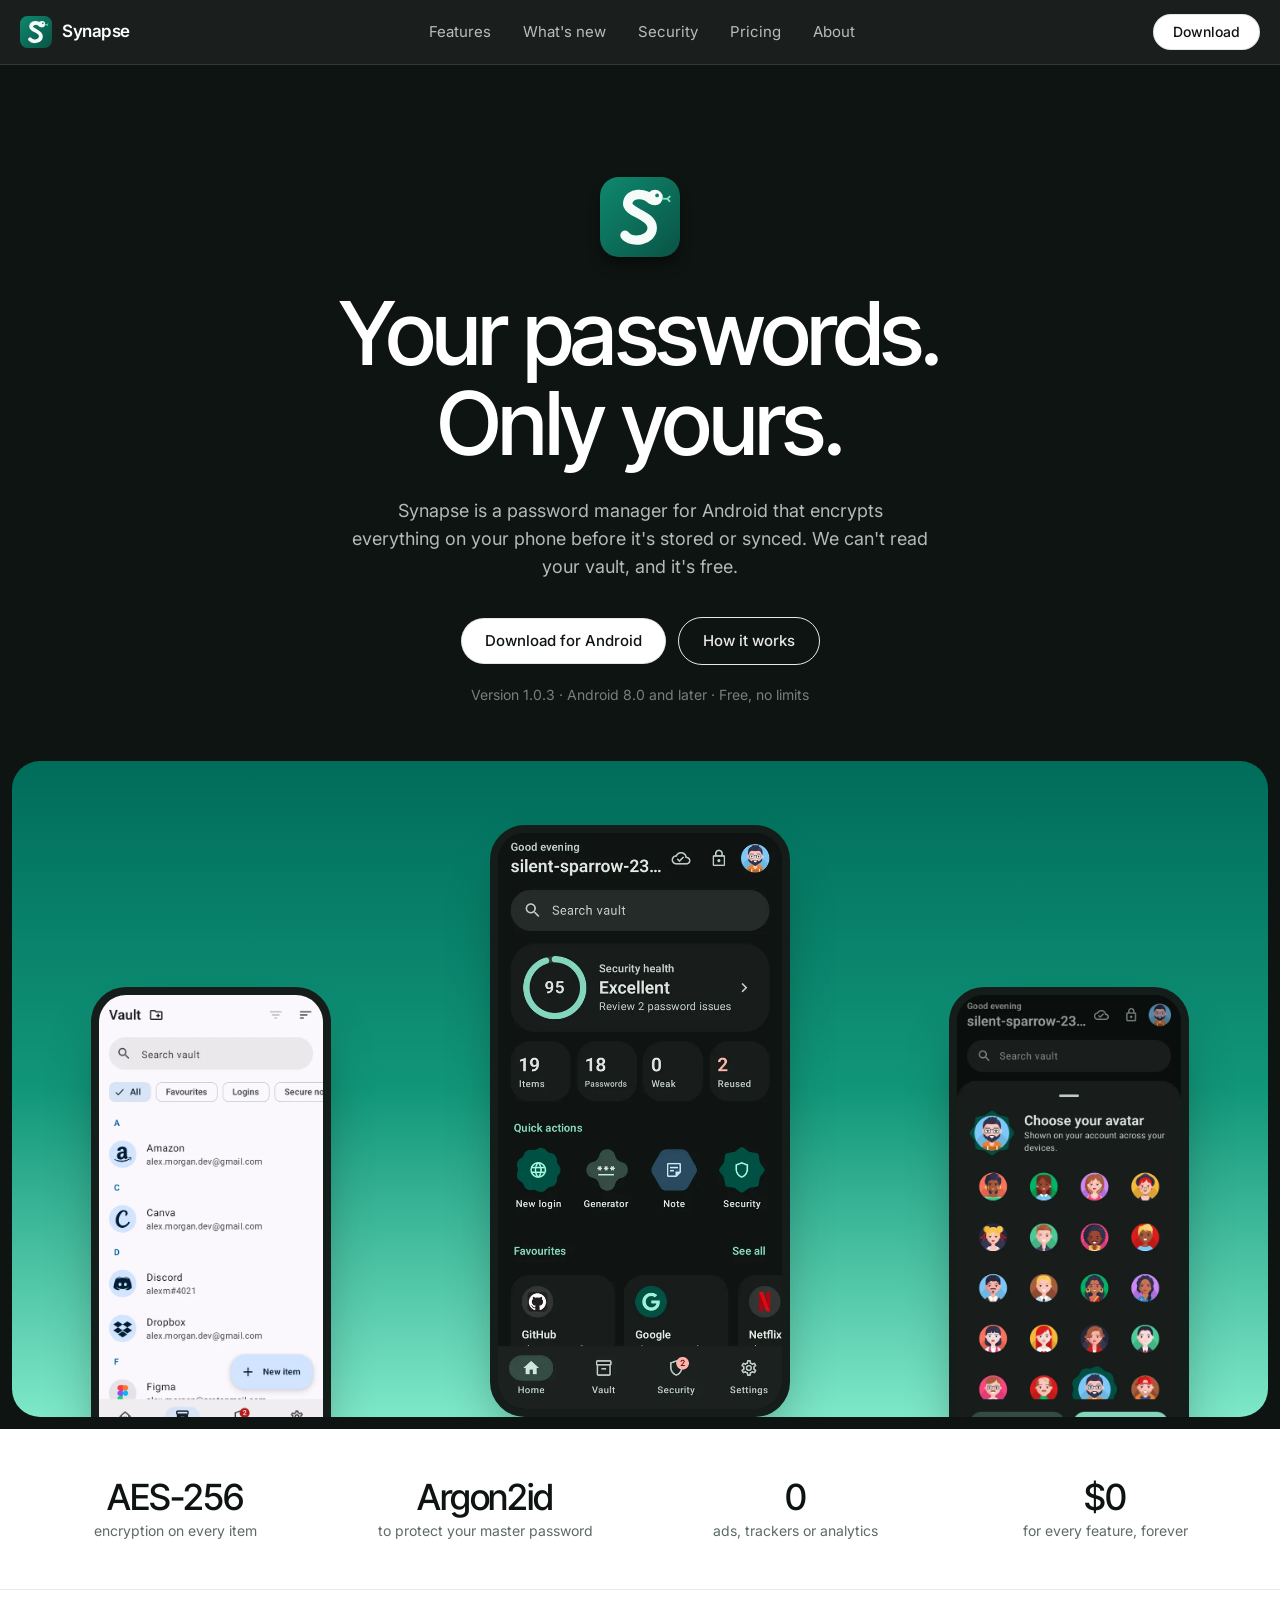
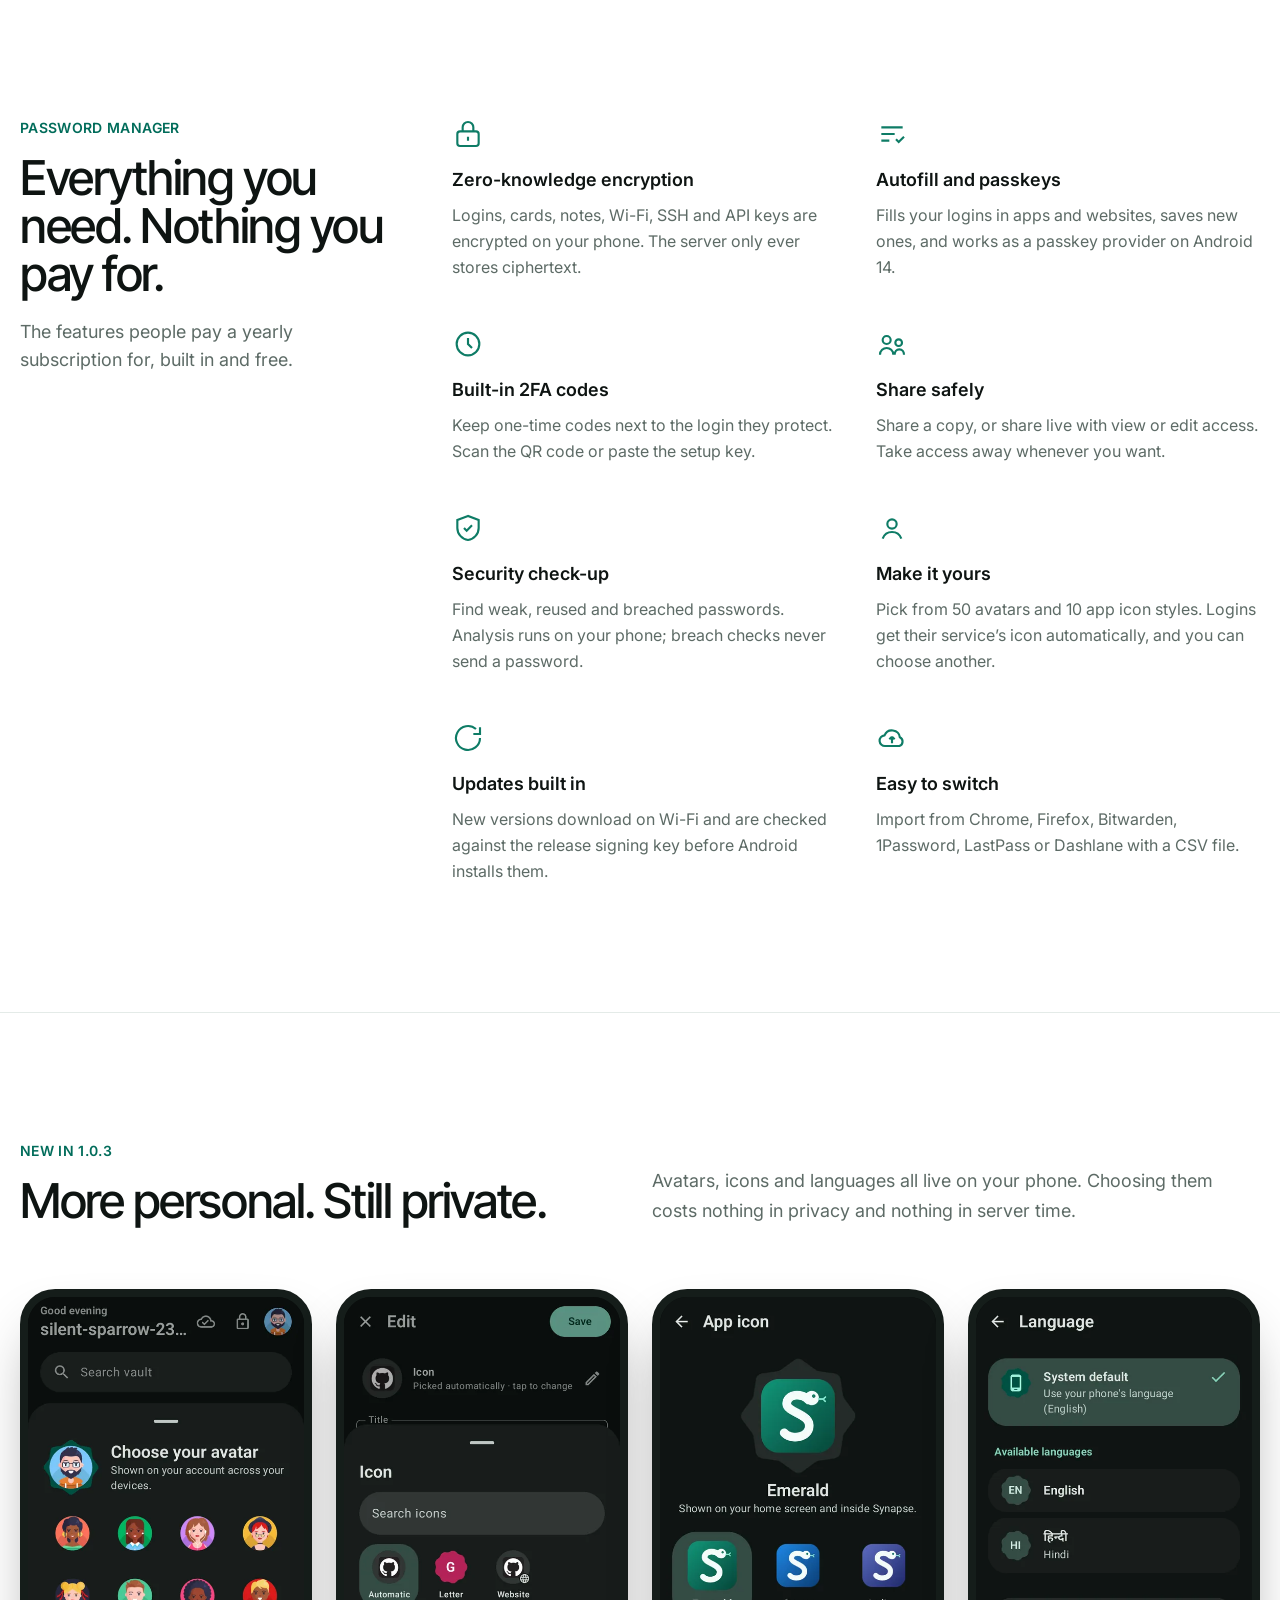
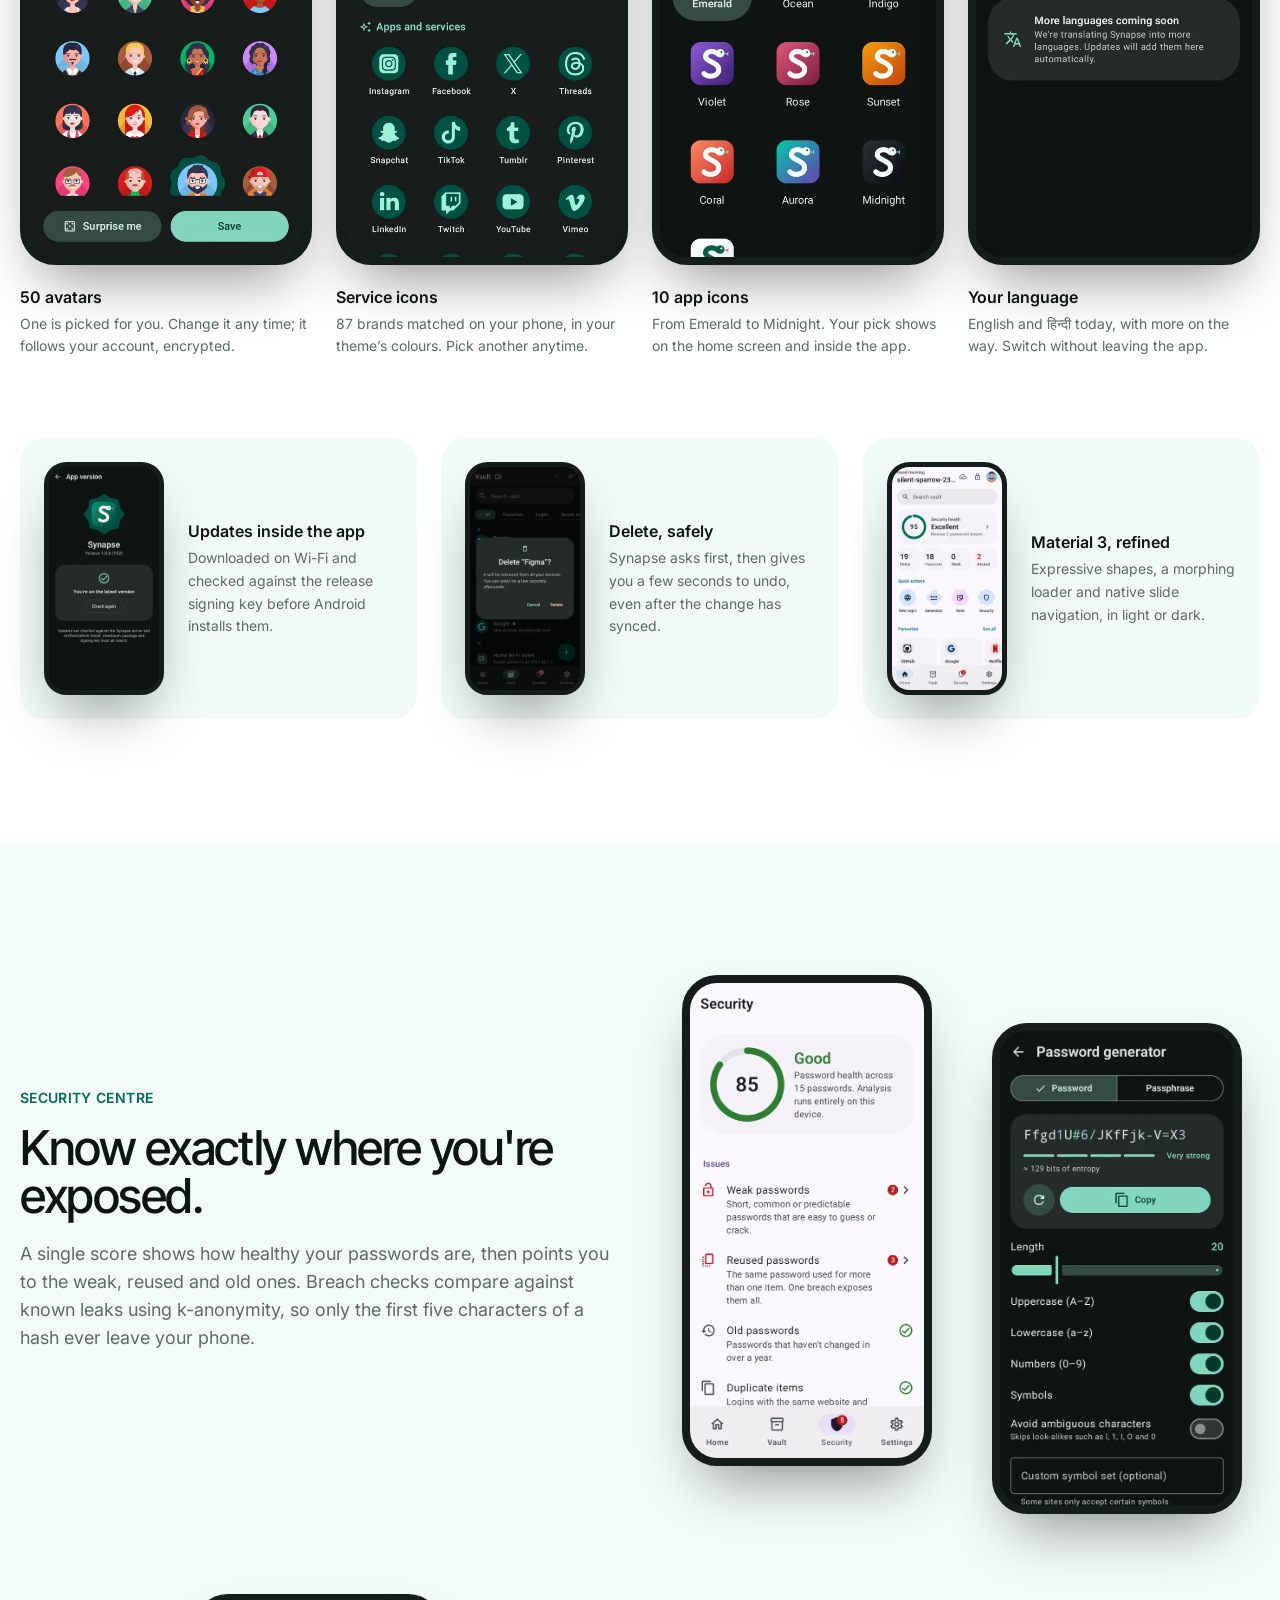
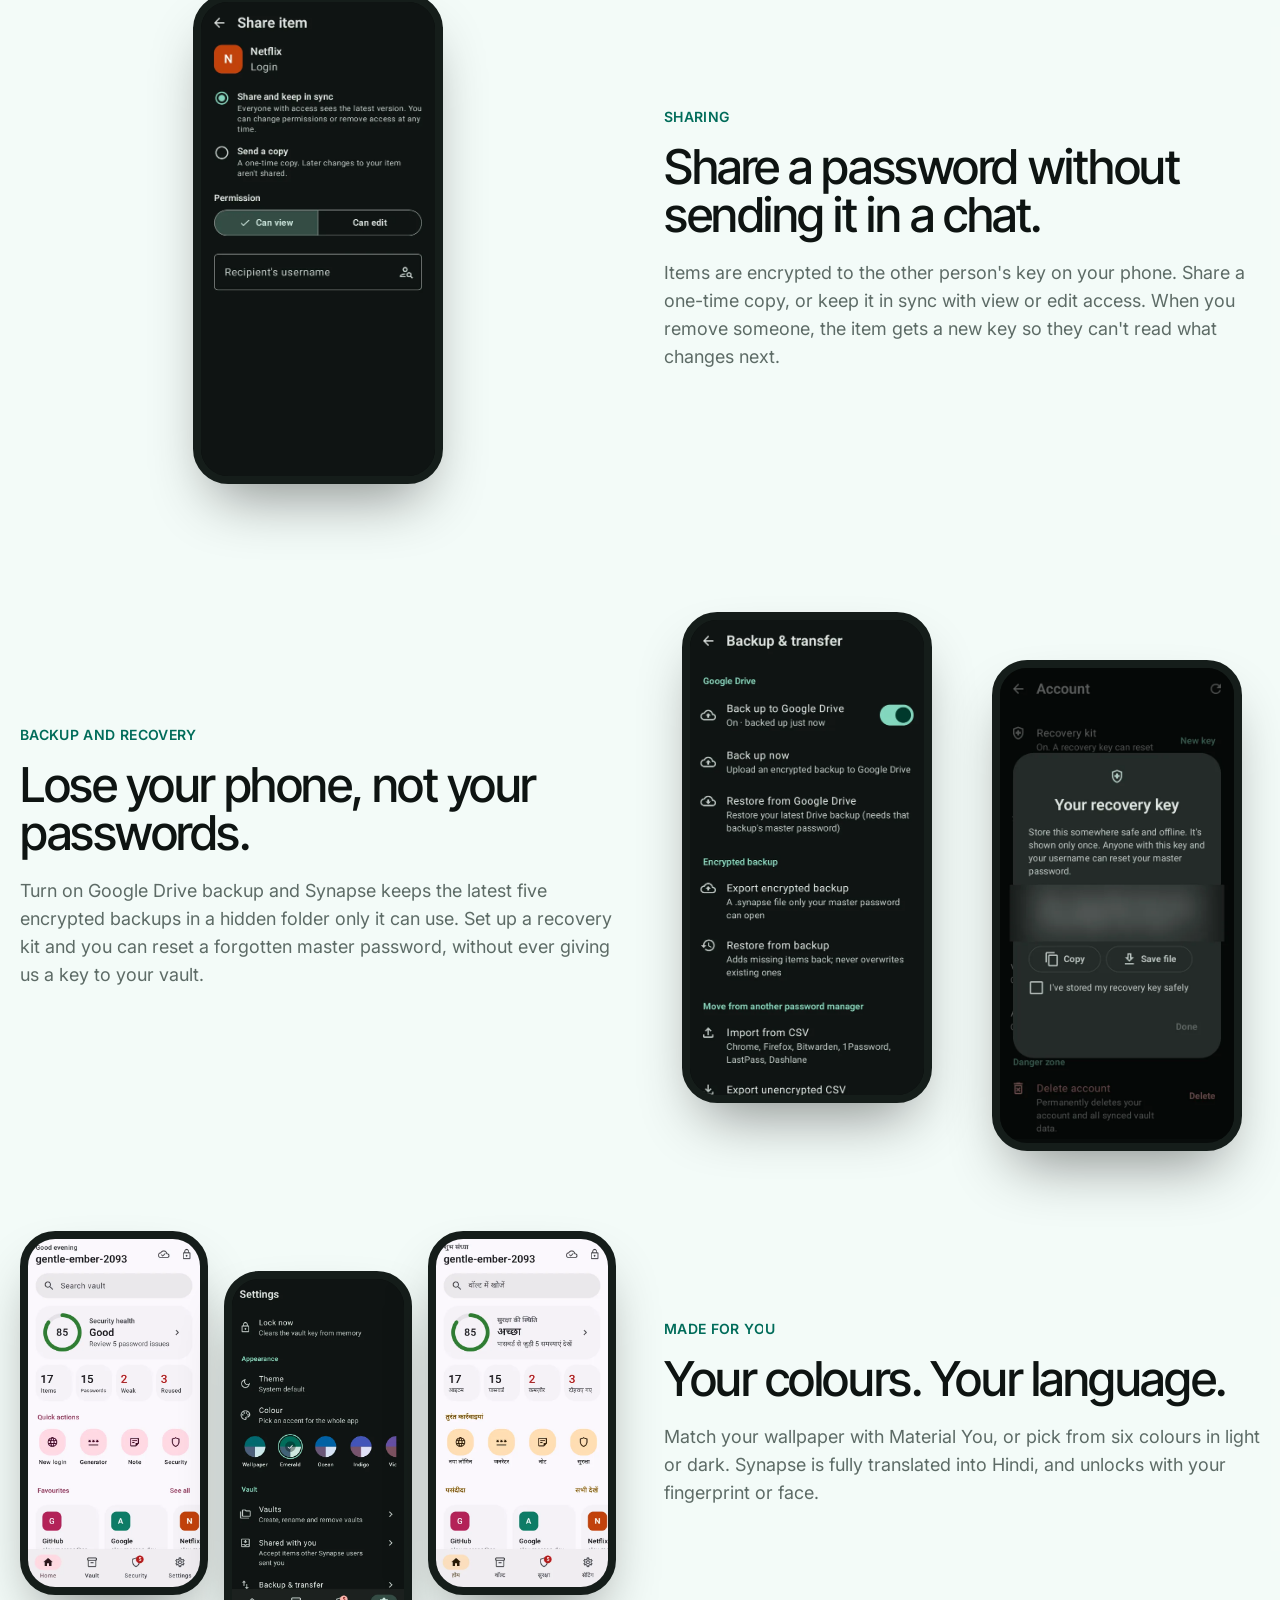
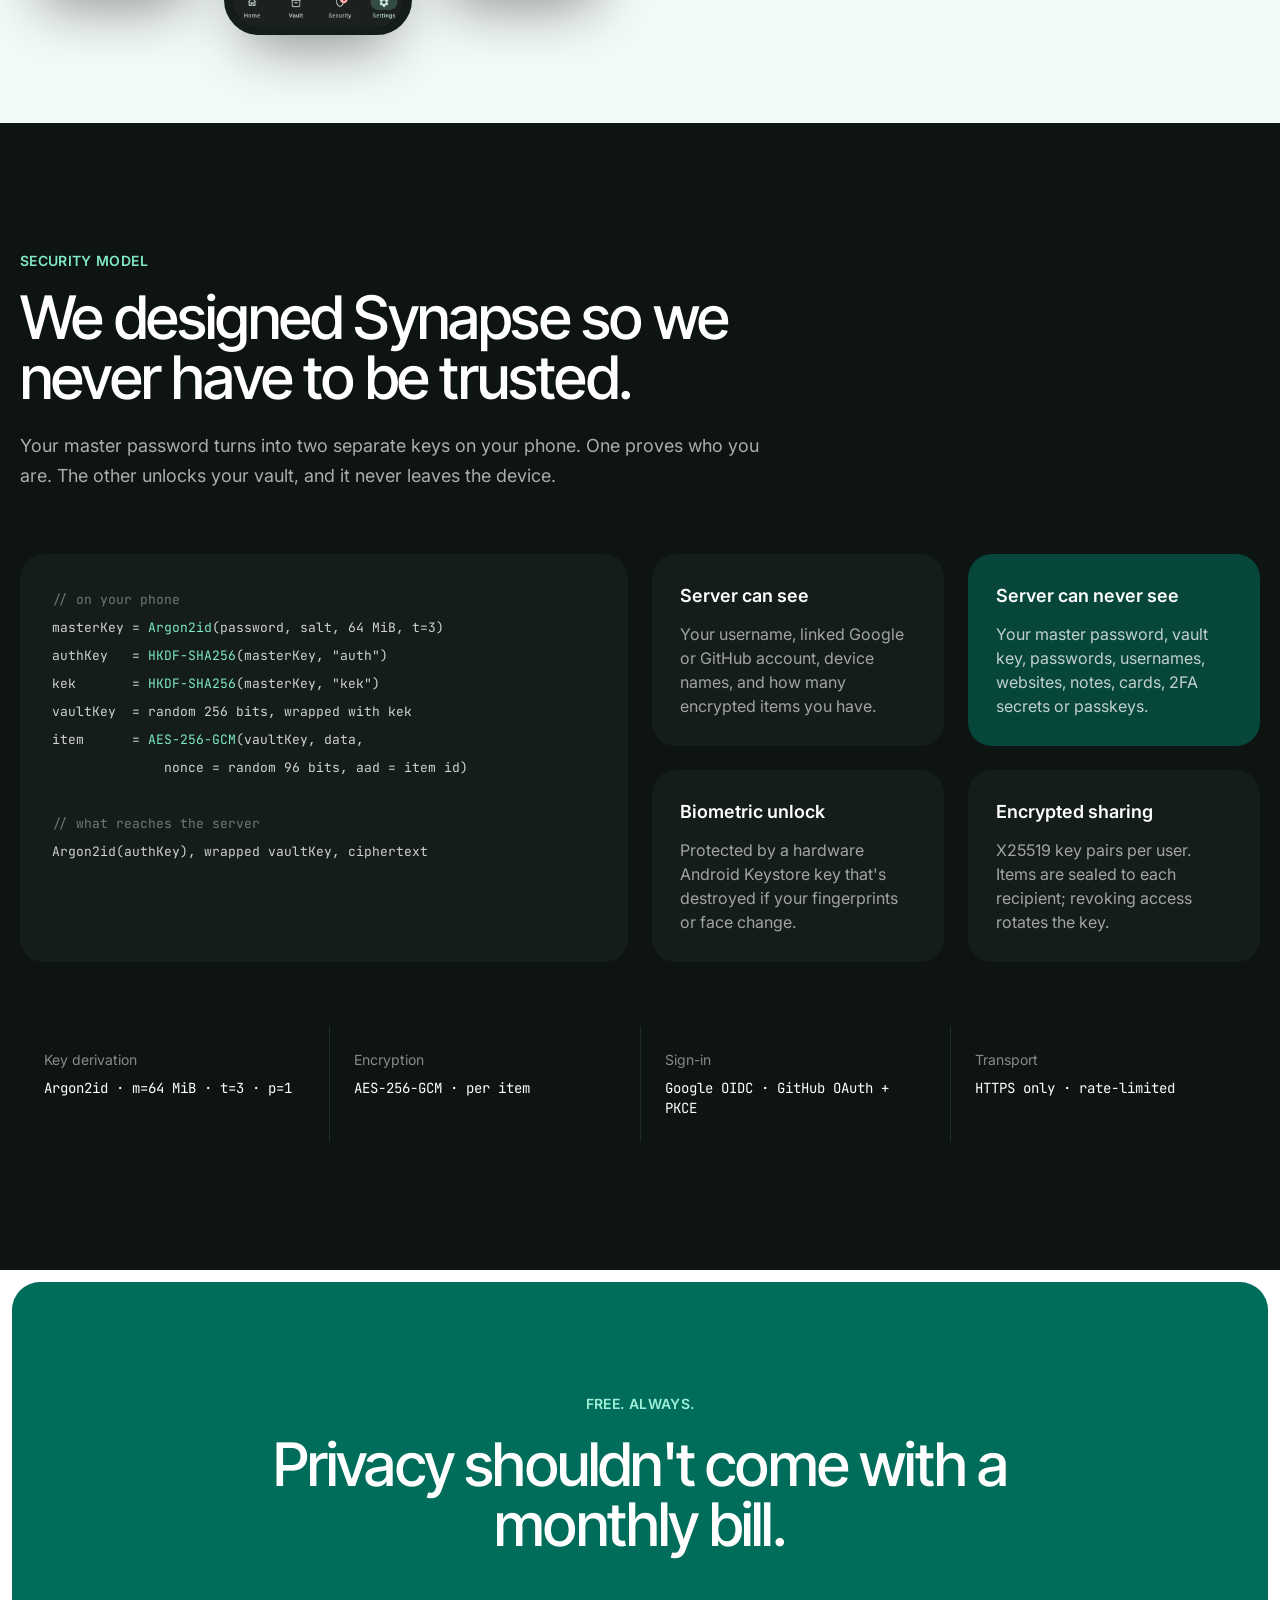
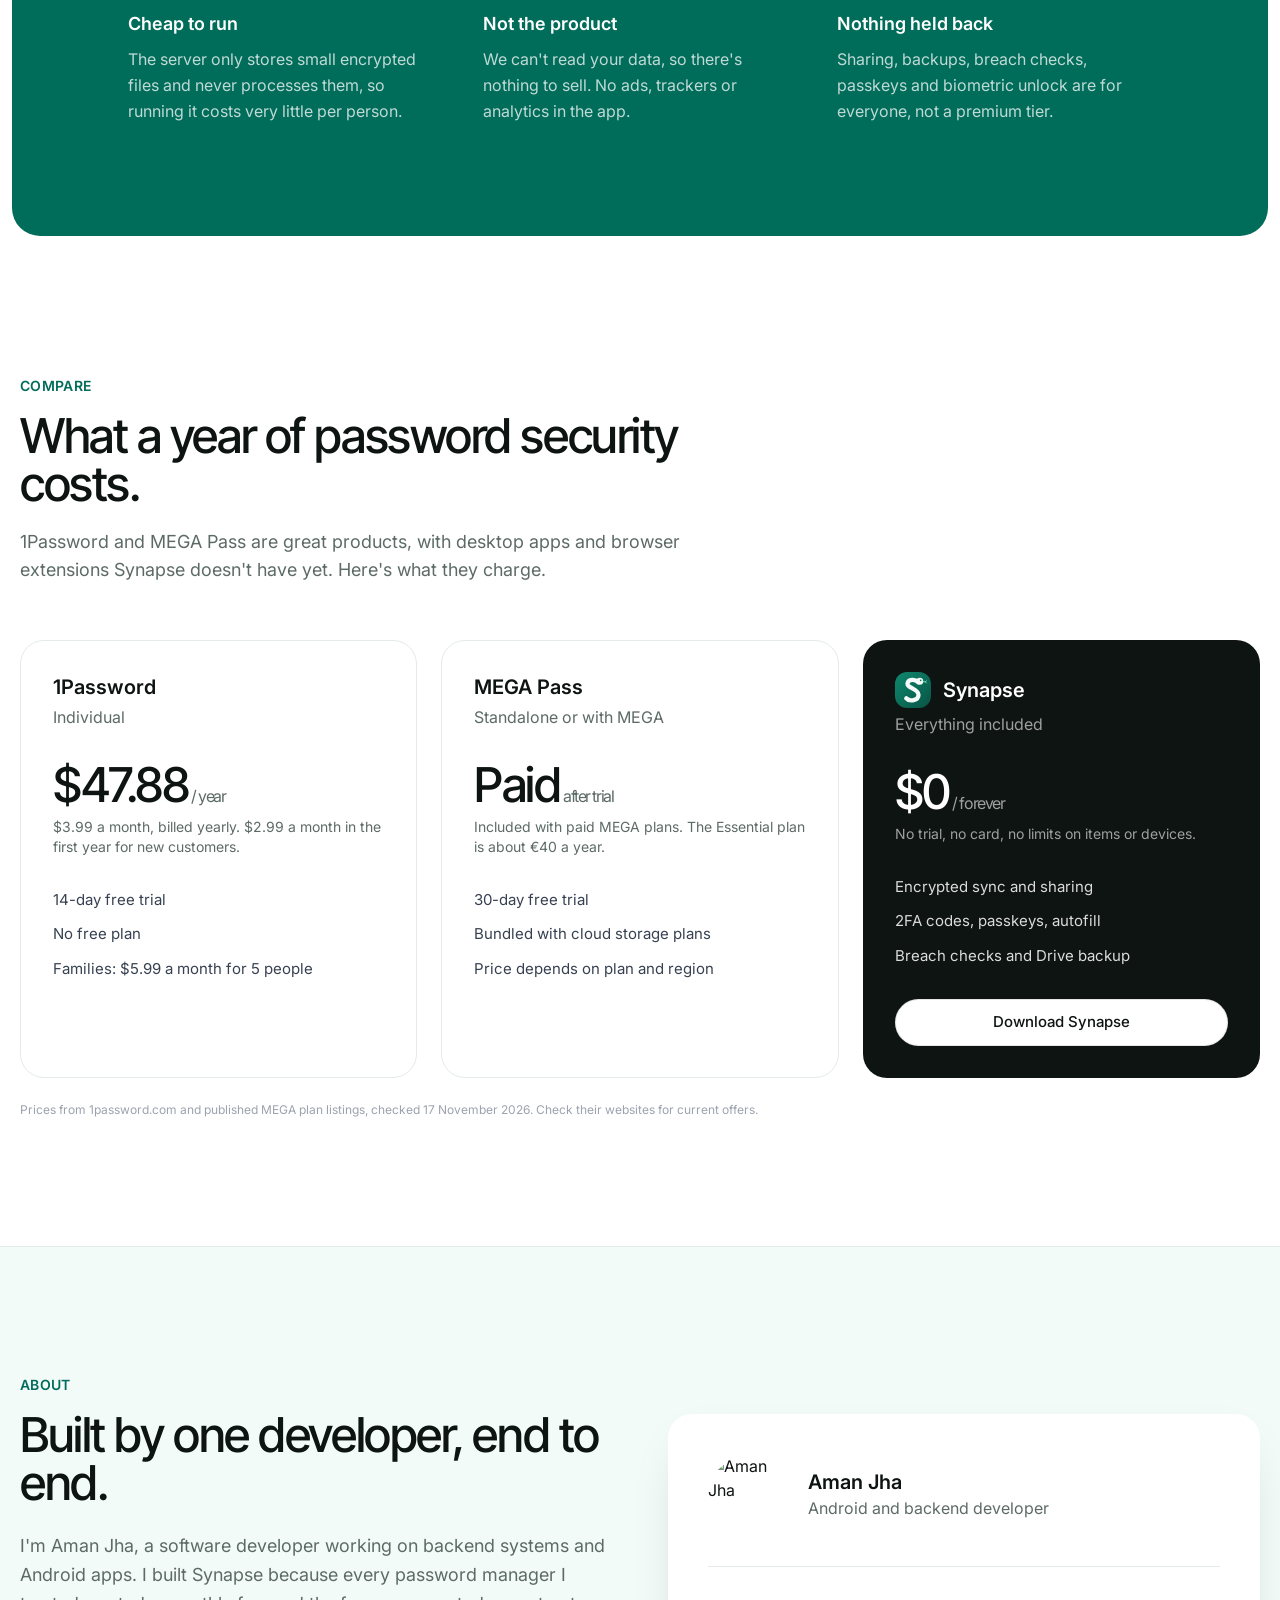
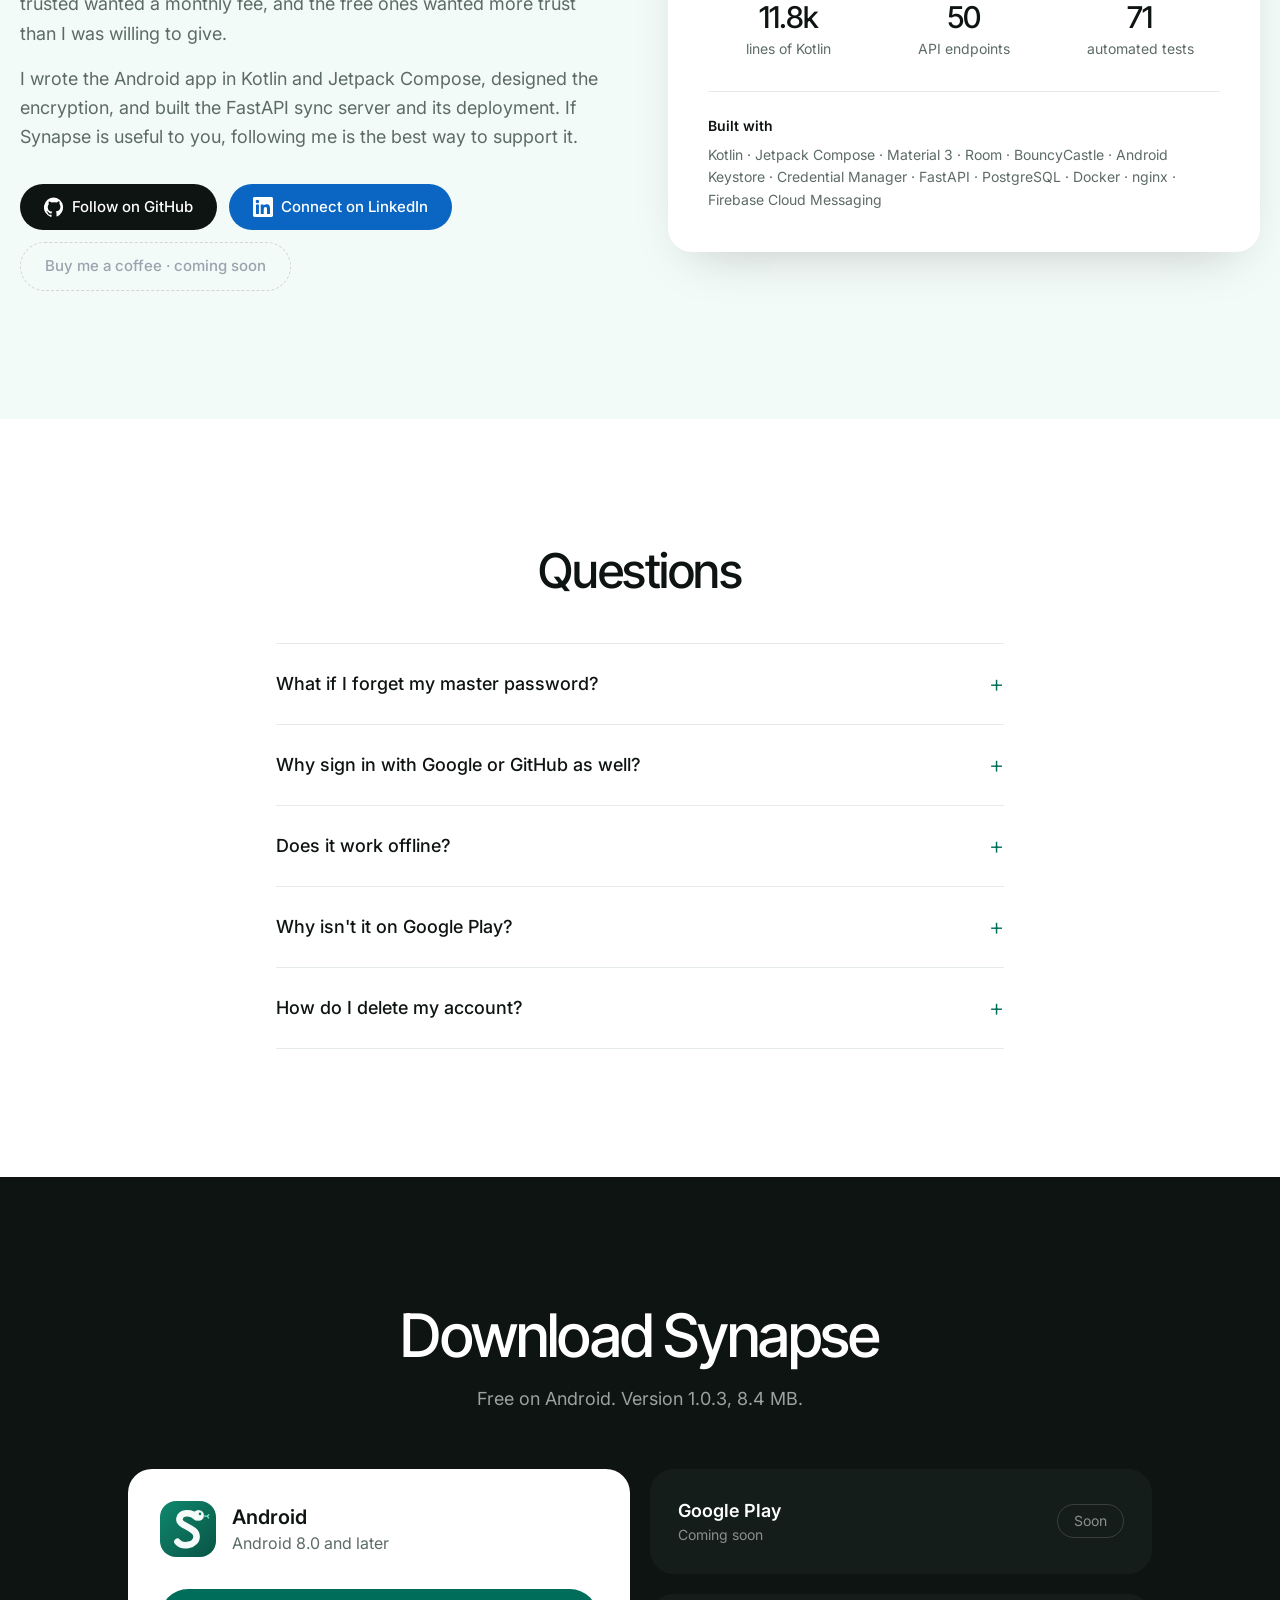
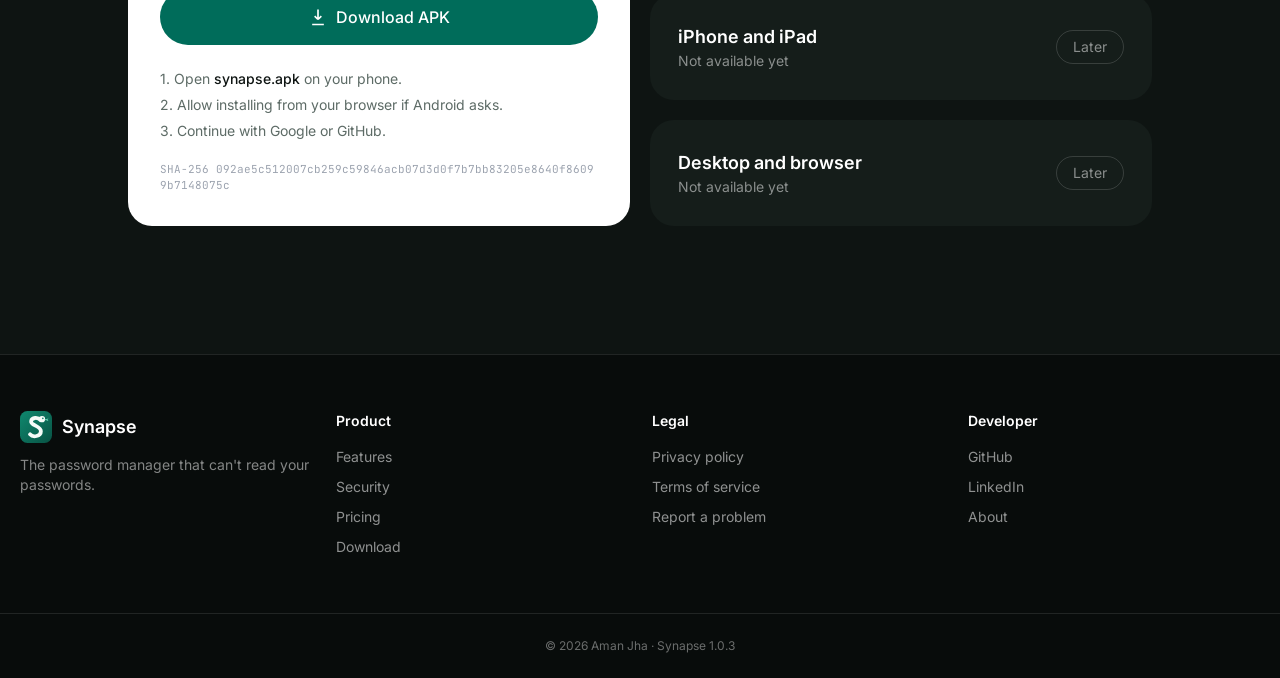
==== commit 66a2759a: "Opt out of browser forced dark mode" ====
--- a/index.html
+++ b/index.html
@@ -9,6 +9,8 @@
 <meta property="og:description" content="Zero-knowledge, end-to-end encrypted, and free. Your vault is locked with a key only you hold.">
 <meta property="og:image" content="https://anuragjh.github.io/synapse-app/assets/icon-512.png">
 <meta name="theme-color" content="#0e1412">
+<!-- The design is already dark/light by section; stop browsers from auto-darkening it. -->
+<meta name="color-scheme" content="only light">
 <link rel="icon" href="assets/favicon.svg" type="image/svg+xml">
 <link rel="icon" href="assets/icon-32.png" sizes="32x32" type="image/png">
 <link rel="apple-touch-icon" href="assets/icon-180.png">
--- a/assets/site.css
+++ b/assets/site.css
@@ -1 +1 @@
-*,:after,:before{--tw-border-spacing-x:0;--tw-border-spacing-y:0;--tw-translate-x:0;--tw-translate-y:0;--tw-rotate:0;--tw-skew-x:0;--tw-skew-y:0;--tw-scale-x:1;--tw-scale-y:1;--tw-pan-x: ;--tw-pan-y: ;--tw-pinch-zoom: ;--tw-scroll-snap-strictness:proximity;--tw-gradient-from-position: ;--tw-gradient-via-position: ;--tw-gradient-to-position: ;--tw-ordinal: ;--tw-slashed-zero: ;--tw-numeric-figure: ;--tw-numeric-spacing: ;--tw-numeric-fraction: ;--tw-ring-inset: ;--tw-ring-offset-width:0px;--tw-ring-offset-color:#fff;--tw-ring-color:rgba(59,130,246,.5);--tw-ring-offset-shadow:0 0 #0000;--tw-ring-shadow:0 0 #0000;--tw-shadow:0 0 #0000;--tw-shadow-colored:0 0 #0000;--tw-blur: ;--tw-brightness: ;--tw-contrast: ;--tw-grayscale: ;--tw-hue-rotate: ;--tw-invert: ;--tw-saturate: ;--tw-sepia: ;--tw-drop-shadow: ;--tw-backdrop-blur: ;--tw-backdrop-brightness: ;--tw-backdrop-contrast: ;--tw-backdrop-grayscale: ;--tw-backdrop-hue-rotate: ;--tw-backdrop-invert: ;--tw-backdrop-opacity: ;--tw-backdrop-saturate: ;--tw-backdrop-sepia: ;--tw-contain-size: ;--tw-contain-layout: ;--tw-contain-paint: ;--tw-contain-style: }::backdrop{--tw-border-spacing-x:0;--tw-border-spacing-y:0;--tw-translate-x:0;--tw-translate-y:0;--tw-rotate:0;--tw-skew-x:0;--tw-skew-y:0;--tw-scale-x:1;--tw-scale-y:1;--tw-pan-x: ;--tw-pan-y: ;--tw-pinch-zoom: ;--tw-scroll-snap-strictness:proximity;--tw-gradient-from-position: ;--tw-gradient-via-position: ;--tw-gradient-to-position: ;--tw-ordinal: ;--tw-slashed-zero: ;--tw-numeric-figure: ;--tw-numeric-spacing: ;--tw-numeric-fraction: ;--tw-ring-inset: ;--tw-ring-offset-width:0px;--tw-ring-offset-color:#fff;--tw-ring-color:rgba(59,130,246,.5);--tw-ring-offset-shadow:0 0 #0000;--tw-ring-shadow:0 0 #0000;--tw-shadow:0 0 #0000;--tw-shadow-colored:0 0 #0000;--tw-blur: ;--tw-brightness: ;--tw-contrast: ;--tw-grayscale: ;--tw-hue-rotate: ;--tw-invert: ;--tw-saturate: ;--tw-sepia: ;--tw-drop-shadow: ;--tw-backdrop-blur: ;--tw-backdrop-brightness: ;--tw-backdrop-contrast: ;--tw-backdrop-grayscale: ;--tw-backdrop-hue-rotate: ;--tw-backdrop-invert: ;--tw-backdrop-opacity: ;--tw-backdrop-saturate: ;--tw-backdrop-sepia: ;--tw-contain-size: ;--tw-contain-layout: ;--tw-contain-paint: ;--tw-contain-style: }/*! tailwindcss v3.4.17 | MIT License | https://tailwindcss.com*/*,:after,:before{box-sizing:border-box;border:0 solid #e5e7eb}:after,:before{--tw-content:""}:host,html{line-height:1.5;-webkit-text-size-adjust:100%;-moz-tab-size:4;-o-tab-size:4;tab-size:4;font-family:Inter,system-ui,sans-serif;font-feature-settings:normal;font-variation-settings:normal;-webkit-tap-highlight-color:transparent}body{margin:0;line-height:inherit}hr{height:0;color:inherit;border-top-width:1px}abbr:where([title]){-webkit-text-decoration:underline dotted;text-decoration:underline dotted}h1,h2,h3,h4,h5,h6{font-size:inherit;font-weight:inherit}a{color:inherit;text-decoration:inherit}b,strong{font-weight:bolder}code,kbd,pre,samp{font-family:JetBrains Mono,ui-monospace,monospace;font-feature-settings:normal;font-variation-settings:normal;font-size:1em}small{font-size:80%}sub,sup{font-size:75%;line-height:0;position:relative;vertical-align:baseline}sub{bottom:-.25em}sup{top:-.5em}table{text-indent:0;border-color:inherit;border-collapse:collapse}button,input,optgroup,select,textarea{font-family:inherit;font-feature-settings:inherit;font-variation-settings:inherit;font-size:100%;font-weight:inherit;line-height:inherit;letter-spacing:inherit;color:inherit;margin:0;padding:0}button,select{text-transform:none}button,input:where([type=button]),input:where([type=reset]),input:where([type=submit]){-webkit-appearance:button;background-color:transparent;background-image:none}:-moz-focusring{outline:auto}:-moz-ui-invalid{box-shadow:none}progress{vertical-align:baseline}::-webkit-inner-spin-button,::-webkit-outer-spin-button{height:auto}[type=search]{-webkit-appearance:textfield;outline-offset:-2px}::-webkit-search-decoration{-webkit-appearance:none}::-webkit-file-upload-button{-webkit-appearance:button;font:inherit}summary{display:list-item}blockquote,dd,dl,figure,h1,h2,h3,h4,h5,h6,hr,p,pre{margin:0}fieldset{margin:0}fieldset,legend{padding:0}menu,ol,ul{list-style:none;margin:0;padding:0}dialog{padding:0}textarea{resize:vertical}input::-moz-placeholder,textarea::-moz-placeholder{opacity:1;color:#9ca3af}input::placeholder,textarea::placeholder{opacity:1;color:#9ca3af}[role=button],button{cursor:pointer}:disabled{cursor:default}audio,canvas,embed,iframe,img,object,svg,video{display:block;vertical-align:middle}img,video{max-width:100%;height:auto}[hidden]:where(:not([hidden=until-found])){display:none}[id]{scroll-margin-top:72px}.phone{position:relative;margin-left:auto;margin-right:auto;width:220px;overflow:hidden;border-radius:2.2rem;border-width:8px;--tw-border-opacity:1;border-color:rgb(21 29 26/var(--tw-border-opacity,1));--tw-bg-opacity:1;background-color:rgb(8 12 11/var(--tw-bg-opacity,1));--tw-shadow:0 30px 60px -20px rgba(0,0,0,.45);--tw-shadow-colored:0 30px 60px -20px var(--tw-shadow-color);box-shadow:var(--tw-ring-offset-shadow,0 0 #0000),var(--tw-ring-shadow,0 0 #0000),var(--tw-shadow)}@media (min-width:640px){.phone{width:250px}}.phone img{display:block;height:auto;width:100%}.pill,.pill-dark{display:inline-flex;align-items:center;justify-content:center;gap:.5rem;border-radius:9999px;padding:.75rem 1.5rem;font-size:15px;font-weight:500;transition-property:color,background-color,border-color,text-decoration-color,fill,stroke,opacity,box-shadow,transform,filter,-webkit-backdrop-filter;transition-property:color,background-color,border-color,text-decoration-color,fill,stroke,opacity,box-shadow,transform,filter,backdrop-filter;transition-property:color,background-color,border-color,text-decoration-color,fill,stroke,opacity,box-shadow,transform,filter,backdrop-filter,-webkit-backdrop-filter;transition-timing-function:cubic-bezier(.4,0,.2,1);transition-duration:.15s}.pill-dark{--tw-bg-opacity:1;background-color:rgb(14 20 18/var(--tw-bg-opacity,1));--tw-text-opacity:1;color:rgb(255 255 255/var(--tw-text-opacity,1))}.pill-dark:hover{--tw-bg-opacity:1;background-color:rgb(31 42 38/var(--tw-bg-opacity,1))}.pill-light{display:inline-flex;align-items:center;justify-content:center;gap:.5rem;border-radius:9999px;padding:.75rem 1.5rem;font-size:15px;font-weight:500;transition-property:color,background-color,border-color,text-decoration-color,fill,stroke,opacity,box-shadow,transform,filter,-webkit-backdrop-filter;transition-property:color,background-color,border-color,text-decoration-color,fill,stroke,opacity,box-shadow,transform,filter,backdrop-filter;transition-property:color,background-color,border-color,text-decoration-color,fill,stroke,opacity,box-shadow,transform,filter,backdrop-filter,-webkit-backdrop-filter;transition-timing-function:cubic-bezier(.4,0,.2,1);transition-duration:.15s;--tw-bg-opacity:1;background-color:rgb(255 255 255/var(--tw-bg-opacity,1));--tw-text-opacity:1;color:rgb(14 20 18/var(--tw-text-opacity,1))}.pill-light:hover{--tw-bg-opacity:1;background-color:rgb(236 248 244/var(--tw-bg-opacity,1))}.pill-brand{display:inline-flex;align-items:center;justify-content:center;gap:.5rem;border-radius:9999px;padding:.75rem 1.5rem;font-size:15px;font-weight:500;transition-property:color,background-color,border-color,text-decoration-color,fill,stroke,opacity,box-shadow,transform,filter,-webkit-backdrop-filter;transition-property:color,background-color,border-color,text-decoration-color,fill,stroke,opacity,box-shadow,transform,filter,backdrop-filter;transition-property:color,background-color,border-color,text-decoration-color,fill,stroke,opacity,box-shadow,transform,filter,backdrop-filter,-webkit-backdrop-filter;transition-timing-function:cubic-bezier(.4,0,.2,1);transition-duration:.15s;--tw-bg-opacity:1;background-color:rgb(0 108 90/var(--tw-bg-opacity,1));--tw-text-opacity:1;color:rgb(255 255 255/var(--tw-text-opacity,1))}.pill-brand:hover{--tw-bg-opacity:1;background-color:rgb(7 70 58/var(--tw-bg-opacity,1))}.pill-outline{border-radius:9999px;border-width:1px;border-color:currentColor}.pill-off,.pill-outline{display:inline-flex;align-items:center;justify-content:center;gap:.5rem;padding:.75rem 1.5rem;font-size:15px;font-weight:500;transition-property:color,background-color,border-color,text-decoration-color,fill,stroke,opacity,box-shadow,transform,filter,-webkit-backdrop-filter;transition-property:color,background-color,border-color,text-decoration-color,fill,stroke,opacity,box-shadow,transform,filter,backdrop-filter;transition-property:color,background-color,border-color,text-decoration-color,fill,stroke,opacity,box-shadow,transform,filter,backdrop-filter,-webkit-backdrop-filter;transition-timing-function:cubic-bezier(.4,0,.2,1);transition-duration:.15s}.pill-off{border-radius:9999px;cursor:not-allowed;border-width:1px;border-style:dashed;--tw-border-opacity:1;border-color:rgb(209 213 219/var(--tw-border-opacity,1));--tw-text-opacity:1;color:rgb(156 163 175/var(--tw-text-opacity,1))}.label{font-size:.875rem;line-height:1.25rem;font-weight:600;text-transform:uppercase;letter-spacing:.025em;--tw-text-opacity:1;color:rgb(0 108 90/var(--tw-text-opacity,1))}.h-display{font-family:Inter Tight,Inter,system-ui,sans-serif;font-weight:500;letter-spacing:-.03em}.link{font-weight:500;text-decoration-line:underline;text-decoration-thickness:1px;text-underline-offset:4px}.link:hover{--tw-text-opacity:1;color:rgb(0 108 90/var(--tw-text-opacity,1))}.prose-legal h2{margin-top:3rem;margin-bottom:.75rem;font-family:Inter Tight,Inter,system-ui,sans-serif;font-size:1.5rem;line-height:2rem;font-weight:500;letter-spacing:-.025em;--tw-text-opacity:1;color:rgb(14 20 18/var(--tw-text-opacity,1))}.prose-legal li,.prose-legal p{font-size:15.5px;line-height:1.75rem;--tw-text-opacity:1;color:rgb(55 65 81/var(--tw-text-opacity,1))}.prose-legal ul{margin-top:.75rem;margin-bottom:.75rem;list-style-type:disc}.prose-legal ul>:not([hidden])~:not([hidden]){--tw-space-y-reverse:0;margin-top:calc(.375rem*(1 - var(--tw-space-y-reverse)));margin-bottom:calc(.375rem*var(--tw-space-y-reverse))}.prose-legal ul{padding-left:1.5rem}.prose-legal a{--tw-text-opacity:1;color:rgb(0 108 90/var(--tw-text-opacity,1));text-decoration-line:underline;text-underline-offset:2px}.prose-legal a:hover{--tw-text-opacity:1;color:rgb(7 70 58/var(--tw-text-opacity,1))}.prose-legal table{margin-top:1.25rem;margin-bottom:1.25rem;width:100%;font-size:.875rem;line-height:1.25rem}.prose-legal th{border-bottom-width:2px;border-color:rgb(228 235 232/var(--tw-border-opacity,1));text-align:left;font-weight:600;color:rgb(14 20 18/var(--tw-text-opacity,1))}.prose-legal td,.prose-legal th{--tw-border-opacity:1;padding-top:.625rem;padding-bottom:.625rem;padding-right:1rem;--tw-text-opacity:1}.prose-legal td{border-bottom-width:1px;border-color:rgb(228 235 232/var(--tw-border-opacity,1));vertical-align:top;color:rgb(55 65 81/var(--tw-text-opacity,1))}.prose-legal code{border-radius:.25rem;--tw-bg-opacity:1;background-color:rgb(236 248 244/var(--tw-bg-opacity,1));padding:.125rem .25rem;font-size:.9em;--tw-text-opacity:1;color:rgb(7 70 58/var(--tw-text-opacity,1))}.absolute{position:absolute}.relative{position:relative}.sticky{position:sticky}.right-0{right:0}.top-0{top:0}.top-12{top:3rem}.z-40{z-index:40}.order-1{order:1}.order-2{order:2}.col-span-2{grid-column:span 2/span 2}.-mx-5{margin-left:-1.25rem;margin-right:-1.25rem}.mx-auto{margin-left:auto;margin-right:auto}.mt-1{margin-top:.25rem}.mt-10{margin-top:2.5rem}.mt-12{margin-top:3rem}.mt-14{margin-top:3.5rem}.mt-16{margin-top:4rem}.mt-2{margin-top:.5rem}.mt-3{margin-top:.75rem}.mt-4{margin-top:1rem}.mt-5{margin-top:1.25rem}.mt-6{margin-top:1.5rem}.mt-8{margin-top:2rem}.block{display:block}.flex{display:flex}.table{display:table}.grid{display:grid}.contents{display:contents}.hidden{display:none}.h-10{height:2.5rem}.h-14{height:3.5rem}.h-16{height:4rem}.h-20{height:5rem}.h-5{height:1.25rem}.h-6{height:1.5rem}.h-8{height:2rem}.h-9{height:2.25rem}.\!w-\[140px\]{width:140px!important}.\!w-\[200px\]{width:200px!important}.\!w-\[230px\]{width:230px!important}.\!w-\[96px\]{width:96px!important}.\!w-full{width:100%!important}.w-10{width:2.5rem}.w-14{width:3.5rem}.w-16{width:4rem}.w-20{width:5rem}.w-5{width:1.25rem}.w-56{width:14rem}.w-6{width:1.5rem}.w-8{width:2rem}.w-9{width:2.25rem}.w-\[210px\]{width:210px}.w-full{width:100%}.min-w-0{min-width:0}.min-w-\[560px\]{min-width:560px}.max-w-2xl{max-width:42rem}.max-w-3xl{max-width:48rem}.max-w-4xl{max-width:56rem}.max-w-5xl{max-width:64rem}.max-w-7xl{max-width:80rem}.max-w-\[1400px\]{max-width:1400px}.max-w-xl{max-width:36rem}.shrink-0{flex-shrink:0}.translate-y-10{--tw-translate-y:2.5rem}.translate-y-10,.translate-y-12{transform:translate(var(--tw-translate-x),var(--tw-translate-y)) rotate(var(--tw-rotate)) skewX(var(--tw-skew-x)) skewY(var(--tw-skew-y)) scaleX(var(--tw-scale-x)) scaleY(var(--tw-scale-y))}.translate-y-12{--tw-translate-y:3rem}.translate-y-8{--tw-translate-y:2rem;transform:translate(var(--tw-translate-x),var(--tw-translate-y)) rotate(var(--tw-rotate)) skewX(var(--tw-skew-x)) skewY(var(--tw-skew-y)) scaleX(var(--tw-scale-x)) scaleY(var(--tw-scale-y))}.cursor-pointer{cursor:pointer}.list-none{list-style-type:none}.grid-cols-1{grid-template-columns:repeat(1,minmax(0,1fr))}.grid-cols-2{grid-template-columns:repeat(2,minmax(0,1fr))}.grid-cols-3{grid-template-columns:repeat(3,minmax(0,1fr))}.flex-col{flex-direction:column}.flex-wrap{flex-wrap:wrap}.items-end{align-items:flex-end}.items-center{align-items:center}.items-stretch{align-items:stretch}.justify-center{justify-content:center}.justify-between{justify-content:space-between}.gap-10{gap:2.5rem}.gap-12{gap:3rem}.gap-14{gap:3.5rem}.gap-2{gap:.5rem}.gap-2\.5{gap:.625rem}.gap-3{gap:.75rem}.gap-4{gap:1rem}.gap-5{gap:1.25rem}.gap-6{gap:1.5rem}.gap-8{gap:2rem}.gap-px{gap:1px}.gap-x-10{-moz-column-gap:2.5rem;column-gap:2.5rem}.gap-x-4{-moz-column-gap:1rem;column-gap:1rem}.gap-x-6{-moz-column-gap:1.5rem;column-gap:1.5rem}.gap-y-10{row-gap:2.5rem}.gap-y-8{row-gap:2rem}.gap-y-9{row-gap:2.25rem}.space-y-1\.5>:not([hidden])~:not([hidden]){--tw-space-y-reverse:0;margin-top:calc(.375rem*(1 - var(--tw-space-y-reverse)));margin-bottom:calc(.375rem*var(--tw-space-y-reverse))}.space-y-2\.5>:not([hidden])~:not([hidden]){--tw-space-y-reverse:0;margin-top:calc(.625rem*(1 - var(--tw-space-y-reverse)));margin-bottom:calc(.625rem*var(--tw-space-y-reverse))}.space-y-24>:not([hidden])~:not([hidden]){--tw-space-y-reverse:0;margin-top:calc(6rem*(1 - var(--tw-space-y-reverse)));margin-bottom:calc(6rem*var(--tw-space-y-reverse))}.space-y-3>:not([hidden])~:not([hidden]){--tw-space-y-reverse:0;margin-top:calc(.75rem*(1 - var(--tw-space-y-reverse)));margin-bottom:calc(.75rem*var(--tw-space-y-reverse))}.space-y-4>:not([hidden])~:not([hidden]){--tw-space-y-reverse:0;margin-top:calc(1rem*(1 - var(--tw-space-y-reverse)));margin-bottom:calc(1rem*var(--tw-space-y-reverse))}.divide-y>:not([hidden])~:not([hidden]){--tw-divide-y-reverse:0;border-top-width:calc(1px*(1 - var(--tw-divide-y-reverse)));border-bottom-width:calc(1px*var(--tw-divide-y-reverse))}.divide-line>:not([hidden])~:not([hidden]){--tw-divide-opacity:1;border-color:rgb(228 235 232/var(--tw-divide-opacity,1))}.overflow-hidden{overflow:hidden}.overflow-x-auto{overflow-x:auto}.scroll-smooth{scroll-behavior:smooth}.whitespace-pre-wrap{white-space:pre-wrap}.break-words{overflow-wrap:break-word}.break-all{word-break:break-all}.\!rounded-\[1\.2rem\]{border-radius:1.2rem!important}.rounded-2xl{border-radius:1rem}.rounded-3xl{border-radius:1.5rem}.rounded-\[24px\]{border-radius:24px}.rounded-full{border-radius:9999px}.rounded-xl{border-radius:.75rem}.\!border-\[4px\]{border-width:4px!important}.border{border-width:1px}.border-y{border-top-width:1px}.border-b,.border-y{border-bottom-width:1px}.border-t{border-top-width:1px}.border-line{--tw-border-opacity:1;border-color:rgb(228 235 232/var(--tw-border-opacity,1))}.border-white\/10{border-color:hsla(0,0%,100%,.1)}.border-white\/15{border-color:hsla(0,0%,100%,.15)}.bg-\[\#0a66c2\]{--tw-bg-opacity:1;background-color:rgb(10 102 194/var(--tw-bg-opacity,1))}.bg-brand-50{--tw-bg-opacity:1;background-color:rgb(236 248 244/var(--tw-bg-opacity,1))}.bg-brand-50\/60{background-color:rgba(236,248,244,.6)}.bg-brand-50\/70{background-color:rgba(236,248,244,.7)}.bg-brand-700{--tw-bg-opacity:1;background-color:rgb(0 108 90/var(--tw-bg-opacity,1))}.bg-brand-800{--tw-bg-opacity:1;background-color:rgb(7 70 58/var(--tw-bg-opacity,1))}.bg-night-700{--tw-bg-opacity:1;background-color:rgb(31 42 38/var(--tw-bg-opacity,1))}.bg-night-800{--tw-bg-opacity:1;background-color:rgb(21 29 26/var(--tw-bg-opacity,1))}.bg-night-900{--tw-bg-opacity:1;background-color:rgb(14 20 18/var(--tw-bg-opacity,1))}.bg-night-900\/95{background-color:rgba(14,20,18,.95)}.bg-night-950{--tw-bg-opacity:1;background-color:rgb(8 12 11/var(--tw-bg-opacity,1))}.bg-white{--tw-bg-opacity:1;background-color:rgb(255 255 255/var(--tw-bg-opacity,1))}.bg-gradient-to-b{background-image:linear-gradient(to bottom,var(--tw-gradient-stops))}.from-brand-700{--tw-gradient-from:#006c5a var(--tw-gradient-from-position);--tw-gradient-to:rgba(0,108,90,0) var(--tw-gradient-to-position);--tw-gradient-stops:var(--tw-gradient-from),var(--tw-gradient-to)}.via-brand-500{--tw-gradient-to:rgba(17,150,121,0) var(--tw-gradient-to-position);--tw-gradient-stops:var(--tw-gradient-from),#119679 var(--tw-gradient-via-position),var(--tw-gradient-to)}.to-brand-300{--tw-gradient-to:#7ee8c8 var(--tw-gradient-to-position)}.object-cover{-o-object-fit:cover;object-fit:cover}.p-5{padding:1.25rem}.p-6{padding:1.5rem}.p-7{padding:1.75rem}.p-8{padding:2rem}.\!px-4{padding-left:1rem!important;padding-right:1rem!important}.\!py-2{padding-top:.5rem!important;padding-bottom:.5rem!important}.\!py-4{padding-top:1rem!important;padding-bottom:1rem!important}.px-3{padding-left:.75rem;padding-right:.75rem}.px-4{padding-left:1rem;padding-right:1rem}.px-5{padding-left:1.25rem;padding-right:1.25rem}.px-6{padding-left:1.5rem;padding-right:1.5rem}.py-1\.5{padding-top:.375rem;padding-bottom:.375rem}.py-12{padding-top:3rem;padding-bottom:3rem}.py-14{padding-top:3.5rem;padding-bottom:3.5rem}.py-16{padding-top:4rem;padding-bottom:4rem}.py-2{padding-top:.5rem;padding-bottom:.5rem}.py-20{padding-top:5rem;padding-bottom:5rem}.py-24{padding-top:6rem;padding-bottom:6rem}.py-3{padding-top:.75rem;padding-bottom:.75rem}.py-6{padding-top:1.5rem;padding-bottom:1.5rem}.pb-12{padding-bottom:3rem}.pb-3{padding-bottom:.75rem}.pt-10{padding-top:2.5rem}.pt-14{padding-top:3.5rem}.pt-6{padding-top:1.5rem}.pt-8{padding-top:2rem}.text-left{text-align:left}.text-center{text-align:center}.font-mono{font-family:JetBrains Mono,ui-monospace,monospace}.font-sans{font-family:Inter,system-ui,sans-serif}.text-2xl{font-size:1.5rem;line-height:2rem}.text-3xl{font-size:1.875rem;line-height:2.25rem}.text-4xl{font-size:2.25rem;line-height:2.5rem}.text-5xl{font-size:3rem;line-height:1}.text-\[11\.5px\]{font-size:11.5px}.text-\[11px\]{font-size:11px}.text-\[15px\]{font-size:15px}.text-\[17px\]{font-size:17px}.text-\[32px\]{font-size:32px}.text-\[34px\]{font-size:34px}.text-\[38px\]{font-size:38px}.text-base{font-size:1rem;line-height:1.5rem}.text-lg{font-size:1.125rem;line-height:1.75rem}.text-sm{font-size:.875rem;line-height:1.25rem}.text-xl{font-size:1.25rem;line-height:1.75rem}.text-xs{font-size:.75rem;line-height:1rem}.font-light{font-weight:300}.font-medium{font-weight:500}.font-normal{font-weight:400}.font-semibold{font-weight:600}.uppercase{text-transform:uppercase}.leading-6{line-height:1.5rem}.leading-\[1\.05\]{line-height:1.05}.leading-relaxed{line-height:1.625}.leading-tight{line-height:1.25}.tracking-tight{letter-spacing:-.025em}.tracking-wide{letter-spacing:.025em}.\!text-night-900{--tw-text-opacity:1!important;color:rgb(14 20 18/var(--tw-text-opacity,1))!important}.text-brand-200{--tw-text-opacity:1;color:rgb(159 242 217/var(--tw-text-opacity,1))}.text-brand-300{--tw-text-opacity:1;color:rgb(126 232 200/var(--tw-text-opacity,1))}.text-brand-600{--tw-text-opacity:1;color:rgb(14 124 102/var(--tw-text-opacity,1))}.text-brand-700{--tw-text-opacity:1;color:rgb(0 108 90/var(--tw-text-opacity,1))}.text-gray-400{--tw-text-opacity:1;color:rgb(156 163 175/var(--tw-text-opacity,1))}.text-gray-700{--tw-text-opacity:1;color:rgb(55 65 81/var(--tw-text-opacity,1))}.text-muted{--tw-text-opacity:1;color:rgb(93 107 102/var(--tw-text-opacity,1))}.text-night-900{--tw-text-opacity:1;color:rgb(14 20 18/var(--tw-text-opacity,1))}.text-white{--tw-text-opacity:1;color:rgb(255 255 255/var(--tw-text-opacity,1))}.text-white\/40{color:hsla(0,0%,100%,.4)}.text-white\/45{color:hsla(0,0%,100%,.45)}.text-white\/50{color:hsla(0,0%,100%,.5)}.text-white\/55{color:hsla(0,0%,100%,.55)}.text-white\/60{color:hsla(0,0%,100%,.6)}.text-white\/65{color:hsla(0,0%,100%,.65)}.text-white\/70{color:hsla(0,0%,100%,.7)}.text-white\/75{color:hsla(0,0%,100%,.75)}.text-white\/80{color:hsla(0,0%,100%,.8)}.text-white\/85{color:hsla(0,0%,100%,.85)}.text-white\/90{color:hsla(0,0%,100%,.9)}.antialiased{-webkit-font-smoothing:antialiased;-moz-osx-font-smoothing:grayscale}.shadow-2xl{--tw-shadow:0 25px 50px -12px rgba(0,0,0,.25);--tw-shadow-colored:0 25px 50px -12px var(--tw-shadow-color)}.shadow-2xl,.shadow-\[0_20px_50px_-25px_rgba\(0\2c 0\2c 0\2c 0\.25\)\]{box-shadow:var(--tw-ring-offset-shadow,0 0 #0000),var(--tw-ring-shadow,0 0 #0000),var(--tw-shadow)}.shadow-\[0_20px_50px_-25px_rgba\(0\2c 0\2c 0\2c 0\.25\)\]{--tw-shadow:0 20px 50px -25px rgba(0,0,0,.25);--tw-shadow-colored:0 20px 50px -25px var(--tw-shadow-color)}.shadow-lg{--tw-shadow:0 10px 15px -3px rgba(0,0,0,.1),0 4px 6px -4px rgba(0,0,0,.1);--tw-shadow-colored:0 10px 15px -3px var(--tw-shadow-color),0 4px 6px -4px var(--tw-shadow-color);box-shadow:var(--tw-ring-offset-shadow,0 0 #0000),var(--tw-ring-shadow,0 0 #0000),var(--tw-shadow)}.shadow-black\/40{--tw-shadow-color:rgba(0,0,0,.4);--tw-shadow:var(--tw-shadow-colored)}.shadow-black\/50{--tw-shadow-color:rgba(0,0,0,.5);--tw-shadow:var(--tw-shadow-colored)}.backdrop-blur{--tw-backdrop-blur:blur(8px);-webkit-backdrop-filter:var(--tw-backdrop-blur) var(--tw-backdrop-brightness) var(--tw-backdrop-contrast) var(--tw-backdrop-grayscale) var(--tw-backdrop-hue-rotate) var(--tw-backdrop-invert) var(--tw-backdrop-opacity) var(--tw-backdrop-saturate) var(--tw-backdrop-sepia);backdrop-filter:var(--tw-backdrop-blur) var(--tw-backdrop-brightness) var(--tw-backdrop-contrast) var(--tw-backdrop-grayscale) var(--tw-backdrop-hue-rotate) var(--tw-backdrop-invert) var(--tw-backdrop-opacity) var(--tw-backdrop-saturate) var(--tw-backdrop-sepia)}.transition{transition-property:color,background-color,border-color,text-decoration-color,fill,stroke,opacity,box-shadow,transform,filter,-webkit-backdrop-filter;transition-property:color,background-color,border-color,text-decoration-color,fill,stroke,opacity,box-shadow,transform,filter,backdrop-filter;transition-property:color,background-color,border-color,text-decoration-color,fill,stroke,opacity,box-shadow,transform,filter,backdrop-filter,-webkit-backdrop-filter;transition-timing-function:cubic-bezier(.4,0,.2,1);transition-duration:.15s}.hover\:bg-\[\#004182\]:hover{--tw-bg-opacity:1;background-color:rgb(0 65 130/var(--tw-bg-opacity,1))}.hover\:bg-white\/10:hover{background-color:hsla(0,0%,100%,.1)}.hover\:bg-white\/5:hover{background-color:hsla(0,0%,100%,.05)}.hover\:text-white:hover{--tw-text-opacity:1;color:rgb(255 255 255/var(--tw-text-opacity,1))}.group[open] .group-open\:block{display:block}.group[open] .group-open\:hidden{display:none}.group[open] .group-open\:rotate-45{--tw-rotate:45deg;transform:translate(var(--tw-translate-x),var(--tw-translate-y)) rotate(var(--tw-rotate)) skewX(var(--tw-skew-x)) skewY(var(--tw-skew-y)) scaleX(var(--tw-scale-x)) scaleY(var(--tw-scale-y))}@media (min-width:640px){.sm\:mt-16{margin-top:4rem}.sm\:mt-20{margin-top:5rem}.sm\:mt-7{margin-top:1.75rem}.sm\:mt-9{margin-top:2.25rem}.sm\:block{display:block}.sm\:h-20{height:5rem}.sm\:\!w-\[120px\]{width:120px!important}.sm\:\!w-\[200px\]{width:200px!important}.sm\:\!w-\[280px\]{width:280px!important}.sm\:w-20{width:5rem}.sm\:translate-y-10{--tw-translate-y:2.5rem;transform:translate(var(--tw-translate-x),var(--tw-translate-y)) rotate(var(--tw-rotate)) skewX(var(--tw-skew-x)) skewY(var(--tw-skew-y)) scaleX(var(--tw-scale-x)) scaleY(var(--tw-scale-y))}.sm\:grid-cols-2{grid-template-columns:repeat(2,minmax(0,1fr))}.sm\:grid-cols-3{grid-template-columns:repeat(3,minmax(0,1fr))}.sm\:flex-row{flex-direction:row}.sm\:items-center{align-items:center}.sm\:gap-4{gap:1rem}.sm\:gap-6{gap:1.5rem}.sm\:gap-8{gap:2rem}.sm\:gap-x-6{-moz-column-gap:1.5rem;column-gap:1.5rem}.sm\:gap-y-12{row-gap:3rem}.sm\:space-y-32>:not([hidden])~:not([hidden]){--tw-space-y-reverse:0;margin-top:calc(8rem*(1 - var(--tw-space-y-reverse)));margin-bottom:calc(8rem*var(--tw-space-y-reverse))}.sm\:whitespace-pre{white-space:pre}.sm\:\!rounded-\[1\.4rem\]{border-radius:1.4rem!important}.sm\:rounded-\[28px\]{border-radius:28px}.sm\:\!border-\[5px\]{border-width:5px!important}.sm\:p-10{padding:2.5rem}.sm\:p-6{padding:1.5rem}.sm\:p-8{padding:2rem}.sm\:\!px-5{padding-left:1.25rem!important;padding-right:1.25rem!important}.sm\:py-24{padding-top:6rem;padding-bottom:6rem}.sm\:py-28{padding-top:7rem;padding-bottom:7rem}.sm\:py-32{padding-top:8rem;padding-bottom:8rem}.sm\:pb-14{padding-bottom:3.5rem}.sm\:pt-16{padding-top:4rem}.sm\:pt-28{padding-top:7rem}.sm\:text-5xl{font-size:3rem;line-height:1}.sm\:text-6xl{font-size:3.75rem;line-height:1}.sm\:text-7xl{font-size:4.5rem;line-height:1}.sm\:text-\[13px\]{font-size:13px}.sm\:text-lg{font-size:1.125rem}.sm\:leading-7,.sm\:text-lg{line-height:1.75rem}.sm\:leading-\[1\.02\]{line-height:1.02}}@media (min-width:768px){.md\:block{display:block}.md\:flex{display:flex}.md\:hidden{display:none}.md\:grid-cols-2{grid-template-columns:repeat(2,minmax(0,1fr))}.md\:grid-cols-4{grid-template-columns:repeat(4,minmax(0,1fr))}}@media (min-width:1024px){.lg\:order-1{order:1}.lg\:order-2{order:2}.lg\:col-span-1{grid-column:span 1/span 1}.lg\:col-span-2{grid-column:span 2/span 2}.lg\:\!w-\[300px\]{width:300px!important}.lg\:w-\[240px\]{width:240px}.lg\:grid-cols-2{grid-template-columns:repeat(2,minmax(0,1fr))}.lg\:grid-cols-3{grid-template-columns:repeat(3,minmax(0,1fr))}.lg\:grid-cols-4{grid-template-columns:repeat(4,minmax(0,1fr))}.lg\:gap-14{gap:3.5rem}.lg\:py-32{padding-top:8rem;padding-bottom:8rem}.lg\:text-\[88px\]{font-size:88px}}+*,:after,:before{--tw-border-spacing-x:0;--tw-border-spacing-y:0;--tw-translate-x:0;--tw-translate-y:0;--tw-rotate:0;--tw-skew-x:0;--tw-skew-y:0;--tw-scale-x:1;--tw-scale-y:1;--tw-pan-x: ;--tw-pan-y: ;--tw-pinch-zoom: ;--tw-scroll-snap-strictness:proximity;--tw-gradient-from-position: ;--tw-gradient-via-position: ;--tw-gradient-to-position: ;--tw-ordinal: ;--tw-slashed-zero: ;--tw-numeric-figure: ;--tw-numeric-spacing: ;--tw-numeric-fraction: ;--tw-ring-inset: ;--tw-ring-offset-width:0px;--tw-ring-offset-color:#fff;--tw-ring-color:rgba(59,130,246,.5);--tw-ring-offset-shadow:0 0 #0000;--tw-ring-shadow:0 0 #0000;--tw-shadow:0 0 #0000;--tw-shadow-colored:0 0 #0000;--tw-blur: ;--tw-brightness: ;--tw-contrast: ;--tw-grayscale: ;--tw-hue-rotate: ;--tw-invert: ;--tw-saturate: ;--tw-sepia: ;--tw-drop-shadow: ;--tw-backdrop-blur: ;--tw-backdrop-brightness: ;--tw-backdrop-contrast: ;--tw-backdrop-grayscale: ;--tw-backdrop-hue-rotate: ;--tw-backdrop-invert: ;--tw-backdrop-opacity: ;--tw-backdrop-saturate: ;--tw-backdrop-sepia: ;--tw-contain-size: ;--tw-contain-layout: ;--tw-contain-paint: ;--tw-contain-style: }::backdrop{--tw-border-spacing-x:0;--tw-border-spacing-y:0;--tw-translate-x:0;--tw-translate-y:0;--tw-rotate:0;--tw-skew-x:0;--tw-skew-y:0;--tw-scale-x:1;--tw-scale-y:1;--tw-pan-x: ;--tw-pan-y: ;--tw-pinch-zoom: ;--tw-scroll-snap-strictness:proximity;--tw-gradient-from-position: ;--tw-gradient-via-position: ;--tw-gradient-to-position: ;--tw-ordinal: ;--tw-slashed-zero: ;--tw-numeric-figure: ;--tw-numeric-spacing: ;--tw-numeric-fraction: ;--tw-ring-inset: ;--tw-ring-offset-width:0px;--tw-ring-offset-color:#fff;--tw-ring-color:rgba(59,130,246,.5);--tw-ring-offset-shadow:0 0 #0000;--tw-ring-shadow:0 0 #0000;--tw-shadow:0 0 #0000;--tw-shadow-colored:0 0 #0000;--tw-blur: ;--tw-brightness: ;--tw-contrast: ;--tw-grayscale: ;--tw-hue-rotate: ;--tw-invert: ;--tw-saturate: ;--tw-sepia: ;--tw-drop-shadow: ;--tw-backdrop-blur: ;--tw-backdrop-brightness: ;--tw-backdrop-contrast: ;--tw-backdrop-grayscale: ;--tw-backdrop-hue-rotate: ;--tw-backdrop-invert: ;--tw-backdrop-opacity: ;--tw-backdrop-saturate: ;--tw-backdrop-sepia: ;--tw-contain-size: ;--tw-contain-layout: ;--tw-contain-paint: ;--tw-contain-style: }/*! tailwindcss v3.4.17 | MIT License | https://tailwindcss.com*/*,:after,:before{box-sizing:border-box;border:0 solid #e5e7eb}:after,:before{--tw-content:""}:host,html{line-height:1.5;-webkit-text-size-adjust:100%;-moz-tab-size:4;-o-tab-size:4;tab-size:4;font-family:Inter,system-ui,sans-serif;font-feature-settings:normal;font-variation-settings:normal;-webkit-tap-highlight-color:transparent}body{margin:0;line-height:inherit}hr{height:0;color:inherit;border-top-width:1px}abbr:where([title]){-webkit-text-decoration:underline dotted;text-decoration:underline dotted}h1,h2,h3,h4,h5,h6{font-size:inherit;font-weight:inherit}a{color:inherit;text-decoration:inherit}b,strong{font-weight:bolder}code,kbd,pre,samp{font-family:JetBrains Mono,ui-monospace,monospace;font-feature-settings:normal;font-variation-settings:normal;font-size:1em}small{font-size:80%}sub,sup{font-size:75%;line-height:0;position:relative;vertical-align:baseline}sub{bottom:-.25em}sup{top:-.5em}table{text-indent:0;border-color:inherit;border-collapse:collapse}button,input,optgroup,select,textarea{font-family:inherit;font-feature-settings:inherit;font-variation-settings:inherit;font-size:100%;font-weight:inherit;line-height:inherit;letter-spacing:inherit;color:inherit;margin:0;padding:0}button,select{text-transform:none}button,input:where([type=button]),input:where([type=reset]),input:where([type=submit]){-webkit-appearance:button;background-color:transparent;background-image:none}:-moz-focusring{outline:auto}:-moz-ui-invalid{box-shadow:none}progress{vertical-align:baseline}::-webkit-inner-spin-button,::-webkit-outer-spin-button{height:auto}[type=search]{-webkit-appearance:textfield;outline-offset:-2px}::-webkit-search-decoration{-webkit-appearance:none}::-webkit-file-upload-button{-webkit-appearance:button;font:inherit}summary{display:list-item}blockquote,dd,dl,figure,h1,h2,h3,h4,h5,h6,hr,p,pre{margin:0}fieldset{margin:0}fieldset,legend{padding:0}menu,ol,ul{list-style:none;margin:0;padding:0}dialog{padding:0}textarea{resize:vertical}input::-moz-placeholder,textarea::-moz-placeholder{opacity:1;color:#9ca3af}input::placeholder,textarea::placeholder{opacity:1;color:#9ca3af}[role=button],button{cursor:pointer}:disabled{cursor:default}audio,canvas,embed,iframe,img,object,svg,video{display:block;vertical-align:middle}img,video{max-width:100%;height:auto}[hidden]:where(:not([hidden=until-found])){display:none}:root{color-scheme:only light}[id]{scroll-margin-top:72px}.phone{position:relative;margin-left:auto;margin-right:auto;width:220px;overflow:hidden;border-radius:2.2rem;border-width:8px;--tw-border-opacity:1;border-color:rgb(21 29 26/var(--tw-border-opacity,1));--tw-bg-opacity:1;background-color:rgb(8 12 11/var(--tw-bg-opacity,1));--tw-shadow:0 30px 60px -20px rgba(0,0,0,.45);--tw-shadow-colored:0 30px 60px -20px var(--tw-shadow-color);box-shadow:var(--tw-ring-offset-shadow,0 0 #0000),var(--tw-ring-shadow,0 0 #0000),var(--tw-shadow)}@media (min-width:640px){.phone{width:250px}}.phone img{display:block;height:auto;width:100%}.pill,.pill-dark{display:inline-flex;align-items:center;justify-content:center;gap:.5rem;border-radius:9999px;padding:.75rem 1.5rem;font-size:15px;font-weight:500;transition-property:color,background-color,border-color,text-decoration-color,fill,stroke,opacity,box-shadow,transform,filter,-webkit-backdrop-filter;transition-property:color,background-color,border-color,text-decoration-color,fill,stroke,opacity,box-shadow,transform,filter,backdrop-filter;transition-property:color,background-color,border-color,text-decoration-color,fill,stroke,opacity,box-shadow,transform,filter,backdrop-filter,-webkit-backdrop-filter;transition-timing-function:cubic-bezier(.4,0,.2,1);transition-duration:.15s}.pill-dark{--tw-bg-opacity:1;background-color:rgb(14 20 18/var(--tw-bg-opacity,1));--tw-text-opacity:1;color:rgb(255 255 255/var(--tw-text-opacity,1))}.pill-dark:hover{--tw-bg-opacity:1;background-color:rgb(31 42 38/var(--tw-bg-opacity,1))}.pill-light{display:inline-flex;align-items:center;justify-content:center;gap:.5rem;border-radius:9999px;padding:.75rem 1.5rem;font-size:15px;font-weight:500;transition-property:color,background-color,border-color,text-decoration-color,fill,stroke,opacity,box-shadow,transform,filter,-webkit-backdrop-filter;transition-property:color,background-color,border-color,text-decoration-color,fill,stroke,opacity,box-shadow,transform,filter,backdrop-filter;transition-property:color,background-color,border-color,text-decoration-color,fill,stroke,opacity,box-shadow,transform,filter,backdrop-filter,-webkit-backdrop-filter;transition-timing-function:cubic-bezier(.4,0,.2,1);transition-duration:.15s;--tw-bg-opacity:1;background-color:rgb(255 255 255/var(--tw-bg-opacity,1));--tw-text-opacity:1;color:rgb(14 20 18/var(--tw-text-opacity,1));--tw-ring-offset-shadow:var(--tw-ring-inset) 0 0 0 var(--tw-ring-offset-width) var(--tw-ring-offset-color);--tw-ring-shadow:var(--tw-ring-inset) 0 0 0 calc(1px + var(--tw-ring-offset-width)) var(--tw-ring-color);box-shadow:var(--tw-ring-offset-shadow),var(--tw-ring-shadow),var(--tw-shadow,0 0 #0000);--tw-ring-inset:inset;--tw-ring-color:rgba(0,0,0,.1)}.pill-light:hover{--tw-bg-opacity:1;background-color:rgb(236 248 244/var(--tw-bg-opacity,1))}.pill-brand{display:inline-flex;align-items:center;justify-content:center;gap:.5rem;border-radius:9999px;padding:.75rem 1.5rem;font-size:15px;font-weight:500;transition-property:color,background-color,border-color,text-decoration-color,fill,stroke,opacity,box-shadow,transform,filter,-webkit-backdrop-filter;transition-property:color,background-color,border-color,text-decoration-color,fill,stroke,opacity,box-shadow,transform,filter,backdrop-filter;transition-property:color,background-color,border-color,text-decoration-color,fill,stroke,opacity,box-shadow,transform,filter,backdrop-filter,-webkit-backdrop-filter;transition-timing-function:cubic-bezier(.4,0,.2,1);transition-duration:.15s;--tw-bg-opacity:1;background-color:rgb(0 108 90/var(--tw-bg-opacity,1));--tw-text-opacity:1;color:rgb(255 255 255/var(--tw-text-opacity,1))}.pill-brand:hover{--tw-bg-opacity:1;background-color:rgb(7 70 58/var(--tw-bg-opacity,1))}.pill-outline{border-radius:9999px;border-width:1px;border-color:currentColor}.pill-off,.pill-outline{display:inline-flex;align-items:center;justify-content:center;gap:.5rem;padding:.75rem 1.5rem;font-size:15px;font-weight:500;transition-property:color,background-color,border-color,text-decoration-color,fill,stroke,opacity,box-shadow,transform,filter,-webkit-backdrop-filter;transition-property:color,background-color,border-color,text-decoration-color,fill,stroke,opacity,box-shadow,transform,filter,backdrop-filter;transition-property:color,background-color,border-color,text-decoration-color,fill,stroke,opacity,box-shadow,transform,filter,backdrop-filter,-webkit-backdrop-filter;transition-timing-function:cubic-bezier(.4,0,.2,1);transition-duration:.15s}.pill-off{border-radius:9999px;cursor:not-allowed;border-width:1px;border-style:dashed;--tw-border-opacity:1;border-color:rgb(209 213 219/var(--tw-border-opacity,1));--tw-text-opacity:1;color:rgb(156 163 175/var(--tw-text-opacity,1))}.label{font-size:.875rem;line-height:1.25rem;font-weight:600;text-transform:uppercase;letter-spacing:.025em;--tw-text-opacity:1;color:rgb(0 108 90/var(--tw-text-opacity,1))}.h-display{font-family:Inter Tight,Inter,system-ui,sans-serif;font-weight:500;letter-spacing:-.03em}.link{font-weight:500;text-decoration-line:underline;text-decoration-thickness:1px;text-underline-offset:4px}.link:hover{--tw-text-opacity:1;color:rgb(0 108 90/var(--tw-text-opacity,1))}.prose-legal h2{margin-top:3rem;margin-bottom:.75rem;font-family:Inter Tight,Inter,system-ui,sans-serif;font-size:1.5rem;line-height:2rem;font-weight:500;letter-spacing:-.025em;--tw-text-opacity:1;color:rgb(14 20 18/var(--tw-text-opacity,1))}.prose-legal li,.prose-legal p{font-size:15.5px;line-height:1.75rem;--tw-text-opacity:1;color:rgb(55 65 81/var(--tw-text-opacity,1))}.prose-legal ul{margin-top:.75rem;margin-bottom:.75rem;list-style-type:disc}.prose-legal ul>:not([hidden])~:not([hidden]){--tw-space-y-reverse:0;margin-top:calc(.375rem*(1 - var(--tw-space-y-reverse)));margin-bottom:calc(.375rem*var(--tw-space-y-reverse))}.prose-legal ul{padding-left:1.5rem}.prose-legal a{--tw-text-opacity:1;color:rgb(0 108 90/var(--tw-text-opacity,1));text-decoration-line:underline;text-underline-offset:2px}.prose-legal a:hover{--tw-text-opacity:1;color:rgb(7 70 58/var(--tw-text-opacity,1))}.prose-legal table{margin-top:1.25rem;margin-bottom:1.25rem;width:100%;font-size:.875rem;line-height:1.25rem}.prose-legal th{border-bottom-width:2px;border-color:rgb(228 235 232/var(--tw-border-opacity,1));text-align:left;font-weight:600;color:rgb(14 20 18/var(--tw-text-opacity,1))}.prose-legal td,.prose-legal th{--tw-border-opacity:1;padding-top:.625rem;padding-bottom:.625rem;padding-right:1rem;--tw-text-opacity:1}.prose-legal td{border-bottom-width:1px;border-color:rgb(228 235 232/var(--tw-border-opacity,1));vertical-align:top;color:rgb(55 65 81/var(--tw-text-opacity,1))}.prose-legal code{border-radius:.25rem;--tw-bg-opacity:1;background-color:rgb(236 248 244/var(--tw-bg-opacity,1));padding:.125rem .25rem;font-size:.9em;--tw-text-opacity:1;color:rgb(7 70 58/var(--tw-text-opacity,1))}.absolute{position:absolute}.relative{position:relative}.sticky{position:sticky}.right-0{right:0}.top-0{top:0}.top-12{top:3rem}.z-40{z-index:40}.order-1{order:1}.order-2{order:2}.col-span-2{grid-column:span 2/span 2}.-mx-5{margin-left:-1.25rem;margin-right:-1.25rem}.mx-auto{margin-left:auto;margin-right:auto}.mt-1{margin-top:.25rem}.mt-10{margin-top:2.5rem}.mt-12{margin-top:3rem}.mt-14{margin-top:3.5rem}.mt-16{margin-top:4rem}.mt-2{margin-top:.5rem}.mt-3{margin-top:.75rem}.mt-4{margin-top:1rem}.mt-5{margin-top:1.25rem}.mt-6{margin-top:1.5rem}.mt-8{margin-top:2rem}.block{display:block}.flex{display:flex}.table{display:table}.grid{display:grid}.contents{display:contents}.hidden{display:none}.h-10{height:2.5rem}.h-14{height:3.5rem}.h-16{height:4rem}.h-20{height:5rem}.h-5{height:1.25rem}.h-6{height:1.5rem}.h-8{height:2rem}.h-9{height:2.25rem}.\!w-\[140px\]{width:140px!important}.\!w-\[200px\]{width:200px!important}.\!w-\[230px\]{width:230px!important}.\!w-\[96px\]{width:96px!important}.\!w-full{width:100%!important}.w-10{width:2.5rem}.w-14{width:3.5rem}.w-16{width:4rem}.w-20{width:5rem}.w-5{width:1.25rem}.w-56{width:14rem}.w-6{width:1.5rem}.w-8{width:2rem}.w-9{width:2.25rem}.w-\[210px\]{width:210px}.w-full{width:100%}.min-w-0{min-width:0}.min-w-\[560px\]{min-width:560px}.max-w-2xl{max-width:42rem}.max-w-3xl{max-width:48rem}.max-w-4xl{max-width:56rem}.max-w-5xl{max-width:64rem}.max-w-7xl{max-width:80rem}.max-w-\[1400px\]{max-width:1400px}.max-w-xl{max-width:36rem}.shrink-0{flex-shrink:0}.translate-y-10{--tw-translate-y:2.5rem}.translate-y-10,.translate-y-12{transform:translate(var(--tw-translate-x),var(--tw-translate-y)) rotate(var(--tw-rotate)) skewX(var(--tw-skew-x)) skewY(var(--tw-skew-y)) scaleX(var(--tw-scale-x)) scaleY(var(--tw-scale-y))}.translate-y-12{--tw-translate-y:3rem}.translate-y-8{--tw-translate-y:2rem;transform:translate(var(--tw-translate-x),var(--tw-translate-y)) rotate(var(--tw-rotate)) skewX(var(--tw-skew-x)) skewY(var(--tw-skew-y)) scaleX(var(--tw-scale-x)) scaleY(var(--tw-scale-y))}.cursor-pointer{cursor:pointer}.list-none{list-style-type:none}.grid-cols-1{grid-template-columns:repeat(1,minmax(0,1fr))}.grid-cols-2{grid-template-columns:repeat(2,minmax(0,1fr))}.grid-cols-3{grid-template-columns:repeat(3,minmax(0,1fr))}.flex-col{flex-direction:column}.flex-wrap{flex-wrap:wrap}.items-end{align-items:flex-end}.items-center{align-items:center}.items-stretch{align-items:stretch}.justify-center{justify-content:center}.justify-between{justify-content:space-between}.gap-10{gap:2.5rem}.gap-12{gap:3rem}.gap-14{gap:3.5rem}.gap-2{gap:.5rem}.gap-2\.5{gap:.625rem}.gap-3{gap:.75rem}.gap-4{gap:1rem}.gap-5{gap:1.25rem}.gap-6{gap:1.5rem}.gap-8{gap:2rem}.gap-px{gap:1px}.gap-x-10{-moz-column-gap:2.5rem;column-gap:2.5rem}.gap-x-4{-moz-column-gap:1rem;column-gap:1rem}.gap-x-6{-moz-column-gap:1.5rem;column-gap:1.5rem}.gap-y-10{row-gap:2.5rem}.gap-y-8{row-gap:2rem}.gap-y-9{row-gap:2.25rem}.space-y-1\.5>:not([hidden])~:not([hidden]){--tw-space-y-reverse:0;margin-top:calc(.375rem*(1 - var(--tw-space-y-reverse)));margin-bottom:calc(.375rem*var(--tw-space-y-reverse))}.space-y-2\.5>:not([hidden])~:not([hidden]){--tw-space-y-reverse:0;margin-top:calc(.625rem*(1 - var(--tw-space-y-reverse)));margin-bottom:calc(.625rem*var(--tw-space-y-reverse))}.space-y-24>:not([hidden])~:not([hidden]){--tw-space-y-reverse:0;margin-top:calc(6rem*(1 - var(--tw-space-y-reverse)));margin-bottom:calc(6rem*var(--tw-space-y-reverse))}.space-y-3>:not([hidden])~:not([hidden]){--tw-space-y-reverse:0;margin-top:calc(.75rem*(1 - var(--tw-space-y-reverse)));margin-bottom:calc(.75rem*var(--tw-space-y-reverse))}.space-y-4>:not([hidden])~:not([hidden]){--tw-space-y-reverse:0;margin-top:calc(1rem*(1 - var(--tw-space-y-reverse)));margin-bottom:calc(1rem*var(--tw-space-y-reverse))}.divide-y>:not([hidden])~:not([hidden]){--tw-divide-y-reverse:0;border-top-width:calc(1px*(1 - var(--tw-divide-y-reverse)));border-bottom-width:calc(1px*var(--tw-divide-y-reverse))}.divide-line>:not([hidden])~:not([hidden]){--tw-divide-opacity:1;border-color:rgb(228 235 232/var(--tw-divide-opacity,1))}.overflow-hidden{overflow:hidden}.overflow-x-auto{overflow-x:auto}.scroll-smooth{scroll-behavior:smooth}.whitespace-pre-wrap{white-space:pre-wrap}.break-words{overflow-wrap:break-word}.break-all{word-break:break-all}.\!rounded-\[1\.2rem\]{border-radius:1.2rem!important}.rounded-2xl{border-radius:1rem}.rounded-3xl{border-radius:1.5rem}.rounded-\[24px\]{border-radius:24px}.rounded-full{border-radius:9999px}.rounded-xl{border-radius:.75rem}.\!border-\[4px\]{border-width:4px!important}.border{border-width:1px}.border-y{border-top-width:1px}.border-b,.border-y{border-bottom-width:1px}.border-t{border-top-width:1px}.border-line{--tw-border-opacity:1;border-color:rgb(228 235 232/var(--tw-border-opacity,1))}.border-white\/10{border-color:hsla(0,0%,100%,.1)}.border-white\/15{border-color:hsla(0,0%,100%,.15)}.bg-\[\#0a66c2\]{--tw-bg-opacity:1;background-color:rgb(10 102 194/var(--tw-bg-opacity,1))}.bg-brand-50{--tw-bg-opacity:1;background-color:rgb(236 248 244/var(--tw-bg-opacity,1))}.bg-brand-50\/60{background-color:rgba(236,248,244,.6)}.bg-brand-50\/70{background-color:rgba(236,248,244,.7)}.bg-brand-700{--tw-bg-opacity:1;background-color:rgb(0 108 90/var(--tw-bg-opacity,1))}.bg-brand-800{--tw-bg-opacity:1;background-color:rgb(7 70 58/var(--tw-bg-opacity,1))}.bg-night-700{--tw-bg-opacity:1;background-color:rgb(31 42 38/var(--tw-bg-opacity,1))}.bg-night-800{--tw-bg-opacity:1;background-color:rgb(21 29 26/var(--tw-bg-opacity,1))}.bg-night-900{--tw-bg-opacity:1;background-color:rgb(14 20 18/var(--tw-bg-opacity,1))}.bg-night-900\/95{background-color:rgba(14,20,18,.95)}.bg-night-950{--tw-bg-opacity:1;background-color:rgb(8 12 11/var(--tw-bg-opacity,1))}.bg-white{--tw-bg-opacity:1;background-color:rgb(255 255 255/var(--tw-bg-opacity,1))}.bg-gradient-to-b{background-image:linear-gradient(to bottom,var(--tw-gradient-stops))}.from-brand-700{--tw-gradient-from:#006c5a var(--tw-gradient-from-position);--tw-gradient-to:rgba(0,108,90,0) var(--tw-gradient-to-position);--tw-gradient-stops:var(--tw-gradient-from),var(--tw-gradient-to)}.via-brand-500{--tw-gradient-to:rgba(17,150,121,0) var(--tw-gradient-to-position);--tw-gradient-stops:var(--tw-gradient-from),#119679 var(--tw-gradient-via-position),var(--tw-gradient-to)}.to-brand-300{--tw-gradient-to:#7ee8c8 var(--tw-gradient-to-position)}.object-cover{-o-object-fit:cover;object-fit:cover}.p-5{padding:1.25rem}.p-6{padding:1.5rem}.p-7{padding:1.75rem}.p-8{padding:2rem}.\!px-4{padding-left:1rem!important;padding-right:1rem!important}.\!py-2{padding-top:.5rem!important;padding-bottom:.5rem!important}.\!py-4{padding-top:1rem!important;padding-bottom:1rem!important}.px-3{padding-left:.75rem;padding-right:.75rem}.px-4{padding-left:1rem;padding-right:1rem}.px-5{padding-left:1.25rem;padding-right:1.25rem}.px-6{padding-left:1.5rem;padding-right:1.5rem}.py-1\.5{padding-top:.375rem;padding-bottom:.375rem}.py-12{padding-top:3rem;padding-bottom:3rem}.py-14{padding-top:3.5rem;padding-bottom:3.5rem}.py-16{padding-top:4rem;padding-bottom:4rem}.py-2{padding-top:.5rem;padding-bottom:.5rem}.py-20{padding-top:5rem;padding-bottom:5rem}.py-24{padding-top:6rem;padding-bottom:6rem}.py-3{padding-top:.75rem;padding-bottom:.75rem}.py-6{padding-top:1.5rem;padding-bottom:1.5rem}.pb-12{padding-bottom:3rem}.pb-3{padding-bottom:.75rem}.pt-10{padding-top:2.5rem}.pt-14{padding-top:3.5rem}.pt-6{padding-top:1.5rem}.pt-8{padding-top:2rem}.text-left{text-align:left}.text-center{text-align:center}.font-mono{font-family:JetBrains Mono,ui-monospace,monospace}.font-sans{font-family:Inter,system-ui,sans-serif}.text-2xl{font-size:1.5rem;line-height:2rem}.text-3xl{font-size:1.875rem;line-height:2.25rem}.text-4xl{font-size:2.25rem;line-height:2.5rem}.text-5xl{font-size:3rem;line-height:1}.text-\[11\.5px\]{font-size:11.5px}.text-\[11px\]{font-size:11px}.text-\[15px\]{font-size:15px}.text-\[17px\]{font-size:17px}.text-\[32px\]{font-size:32px}.text-\[34px\]{font-size:34px}.text-\[38px\]{font-size:38px}.text-base{font-size:1rem;line-height:1.5rem}.text-lg{font-size:1.125rem;line-height:1.75rem}.text-sm{font-size:.875rem;line-height:1.25rem}.text-xl{font-size:1.25rem;line-height:1.75rem}.text-xs{font-size:.75rem;line-height:1rem}.font-light{font-weight:300}.font-medium{font-weight:500}.font-normal{font-weight:400}.font-semibold{font-weight:600}.uppercase{text-transform:uppercase}.leading-6{line-height:1.5rem}.leading-\[1\.05\]{line-height:1.05}.leading-relaxed{line-height:1.625}.leading-tight{line-height:1.25}.tracking-tight{letter-spacing:-.025em}.tracking-wide{letter-spacing:.025em}.\!text-night-900{--tw-text-opacity:1!important;color:rgb(14 20 18/var(--tw-text-opacity,1))!important}.text-brand-200{--tw-text-opacity:1;color:rgb(159 242 217/var(--tw-text-opacity,1))}.text-brand-300{--tw-text-opacity:1;color:rgb(126 232 200/var(--tw-text-opacity,1))}.text-brand-600{--tw-text-opacity:1;color:rgb(14 124 102/var(--tw-text-opacity,1))}.text-brand-700{--tw-text-opacity:1;color:rgb(0 108 90/var(--tw-text-opacity,1))}.text-gray-400{--tw-text-opacity:1;color:rgb(156 163 175/var(--tw-text-opacity,1))}.text-gray-700{--tw-text-opacity:1;color:rgb(55 65 81/var(--tw-text-opacity,1))}.text-muted{--tw-text-opacity:1;color:rgb(93 107 102/var(--tw-text-opacity,1))}.text-night-900{--tw-text-opacity:1;color:rgb(14 20 18/var(--tw-text-opacity,1))}.text-white{--tw-text-opacity:1;color:rgb(255 255 255/var(--tw-text-opacity,1))}.text-white\/40{color:hsla(0,0%,100%,.4)}.text-white\/45{color:hsla(0,0%,100%,.45)}.text-white\/50{color:hsla(0,0%,100%,.5)}.text-white\/55{color:hsla(0,0%,100%,.55)}.text-white\/60{color:hsla(0,0%,100%,.6)}.text-white\/65{color:hsla(0,0%,100%,.65)}.text-white\/70{color:hsla(0,0%,100%,.7)}.text-white\/75{color:hsla(0,0%,100%,.75)}.text-white\/80{color:hsla(0,0%,100%,.8)}.text-white\/85{color:hsla(0,0%,100%,.85)}.text-white\/90{color:hsla(0,0%,100%,.9)}.antialiased{-webkit-font-smoothing:antialiased;-moz-osx-font-smoothing:grayscale}.shadow-2xl{--tw-shadow:0 25px 50px -12px rgba(0,0,0,.25);--tw-shadow-colored:0 25px 50px -12px var(--tw-shadow-color)}.shadow-2xl,.shadow-\[0_20px_50px_-25px_rgba\(0\2c 0\2c 0\2c 0\.25\)\]{box-shadow:var(--tw-ring-offset-shadow,0 0 #0000),var(--tw-ring-shadow,0 0 #0000),var(--tw-shadow)}.shadow-\[0_20px_50px_-25px_rgba\(0\2c 0\2c 0\2c 0\.25\)\]{--tw-shadow:0 20px 50px -25px rgba(0,0,0,.25);--tw-shadow-colored:0 20px 50px -25px var(--tw-shadow-color)}.shadow-lg{--tw-shadow:0 10px 15px -3px rgba(0,0,0,.1),0 4px 6px -4px rgba(0,0,0,.1);--tw-shadow-colored:0 10px 15px -3px var(--tw-shadow-color),0 4px 6px -4px var(--tw-shadow-color);box-shadow:var(--tw-ring-offset-shadow,0 0 #0000),var(--tw-ring-shadow,0 0 #0000),var(--tw-shadow)}.shadow-black\/40{--tw-shadow-color:rgba(0,0,0,.4);--tw-shadow:var(--tw-shadow-colored)}.shadow-black\/50{--tw-shadow-color:rgba(0,0,0,.5);--tw-shadow:var(--tw-shadow-colored)}.backdrop-blur{--tw-backdrop-blur:blur(8px);-webkit-backdrop-filter:var(--tw-backdrop-blur) var(--tw-backdrop-brightness) var(--tw-backdrop-contrast) var(--tw-backdrop-grayscale) var(--tw-backdrop-hue-rotate) var(--tw-backdrop-invert) var(--tw-backdrop-opacity) var(--tw-backdrop-saturate) var(--tw-backdrop-sepia);backdrop-filter:var(--tw-backdrop-blur) var(--tw-backdrop-brightness) var(--tw-backdrop-contrast) var(--tw-backdrop-grayscale) var(--tw-backdrop-hue-rotate) var(--tw-backdrop-invert) var(--tw-backdrop-opacity) var(--tw-backdrop-saturate) var(--tw-backdrop-sepia)}.transition{transition-property:color,background-color,border-color,text-decoration-color,fill,stroke,opacity,box-shadow,transform,filter,-webkit-backdrop-filter;transition-property:color,background-color,border-color,text-decoration-color,fill,stroke,opacity,box-shadow,transform,filter,backdrop-filter;transition-property:color,background-color,border-color,text-decoration-color,fill,stroke,opacity,box-shadow,transform,filter,backdrop-filter,-webkit-backdrop-filter;transition-timing-function:cubic-bezier(.4,0,.2,1);transition-duration:.15s}.hover\:bg-\[\#004182\]:hover{--tw-bg-opacity:1;background-color:rgb(0 65 130/var(--tw-bg-opacity,1))}.hover\:bg-white\/10:hover{background-color:hsla(0,0%,100%,.1)}.hover\:bg-white\/5:hover{background-color:hsla(0,0%,100%,.05)}.hover\:text-white:hover{--tw-text-opacity:1;color:rgb(255 255 255/var(--tw-text-opacity,1))}.group[open] .group-open\:block{display:block}.group[open] .group-open\:hidden{display:none}.group[open] .group-open\:rotate-45{--tw-rotate:45deg;transform:translate(var(--tw-translate-x),var(--tw-translate-y)) rotate(var(--tw-rotate)) skewX(var(--tw-skew-x)) skewY(var(--tw-skew-y)) scaleX(var(--tw-scale-x)) scaleY(var(--tw-scale-y))}@media (min-width:640px){.sm\:mt-16{margin-top:4rem}.sm\:mt-20{margin-top:5rem}.sm\:mt-7{margin-top:1.75rem}.sm\:mt-9{margin-top:2.25rem}.sm\:block{display:block}.sm\:h-20{height:5rem}.sm\:\!w-\[120px\]{width:120px!important}.sm\:\!w-\[200px\]{width:200px!important}.sm\:\!w-\[280px\]{width:280px!important}.sm\:w-20{width:5rem}.sm\:translate-y-10{--tw-translate-y:2.5rem;transform:translate(var(--tw-translate-x),var(--tw-translate-y)) rotate(var(--tw-rotate)) skewX(var(--tw-skew-x)) skewY(var(--tw-skew-y)) scaleX(var(--tw-scale-x)) scaleY(var(--tw-scale-y))}.sm\:grid-cols-2{grid-template-columns:repeat(2,minmax(0,1fr))}.sm\:grid-cols-3{grid-template-columns:repeat(3,minmax(0,1fr))}.sm\:flex-row{flex-direction:row}.sm\:items-center{align-items:center}.sm\:gap-4{gap:1rem}.sm\:gap-6{gap:1.5rem}.sm\:gap-8{gap:2rem}.sm\:gap-x-6{-moz-column-gap:1.5rem;column-gap:1.5rem}.sm\:gap-y-12{row-gap:3rem}.sm\:space-y-32>:not([hidden])~:not([hidden]){--tw-space-y-reverse:0;margin-top:calc(8rem*(1 - var(--tw-space-y-reverse)));margin-bottom:calc(8rem*var(--tw-space-y-reverse))}.sm\:whitespace-pre{white-space:pre}.sm\:\!rounded-\[1\.4rem\]{border-radius:1.4rem!important}.sm\:rounded-\[28px\]{border-radius:28px}.sm\:\!border-\[5px\]{border-width:5px!important}.sm\:p-10{padding:2.5rem}.sm\:p-6{padding:1.5rem}.sm\:p-8{padding:2rem}.sm\:\!px-5{padding-left:1.25rem!important;padding-right:1.25rem!important}.sm\:py-24{padding-top:6rem;padding-bottom:6rem}.sm\:py-28{padding-top:7rem;padding-bottom:7rem}.sm\:py-32{padding-top:8rem;padding-bottom:8rem}.sm\:pb-14{padding-bottom:3.5rem}.sm\:pt-16{padding-top:4rem}.sm\:pt-28{padding-top:7rem}.sm\:text-5xl{font-size:3rem;line-height:1}.sm\:text-6xl{font-size:3.75rem;line-height:1}.sm\:text-7xl{font-size:4.5rem;line-height:1}.sm\:text-\[13px\]{font-size:13px}.sm\:text-lg{font-size:1.125rem}.sm\:leading-7,.sm\:text-lg{line-height:1.75rem}.sm\:leading-\[1\.02\]{line-height:1.02}}@media (min-width:768px){.md\:block{display:block}.md\:flex{display:flex}.md\:hidden{display:none}.md\:grid-cols-2{grid-template-columns:repeat(2,minmax(0,1fr))}.md\:grid-cols-4{grid-template-columns:repeat(4,minmax(0,1fr))}}@media (min-width:1024px){.lg\:order-1{order:1}.lg\:order-2{order:2}.lg\:col-span-1{grid-column:span 1/span 1}.lg\:col-span-2{grid-column:span 2/span 2}.lg\:\!w-\[300px\]{width:300px!important}.lg\:w-\[240px\]{width:240px}.lg\:grid-cols-2{grid-template-columns:repeat(2,minmax(0,1fr))}.lg\:grid-cols-3{grid-template-columns:repeat(3,minmax(0,1fr))}.lg\:grid-cols-4{grid-template-columns:repeat(4,minmax(0,1fr))}.lg\:gap-14{gap:3.5rem}.lg\:py-32{padding-top:8rem;padding-bottom:8rem}.lg\:text-\[88px\]{font-size:88px}}
